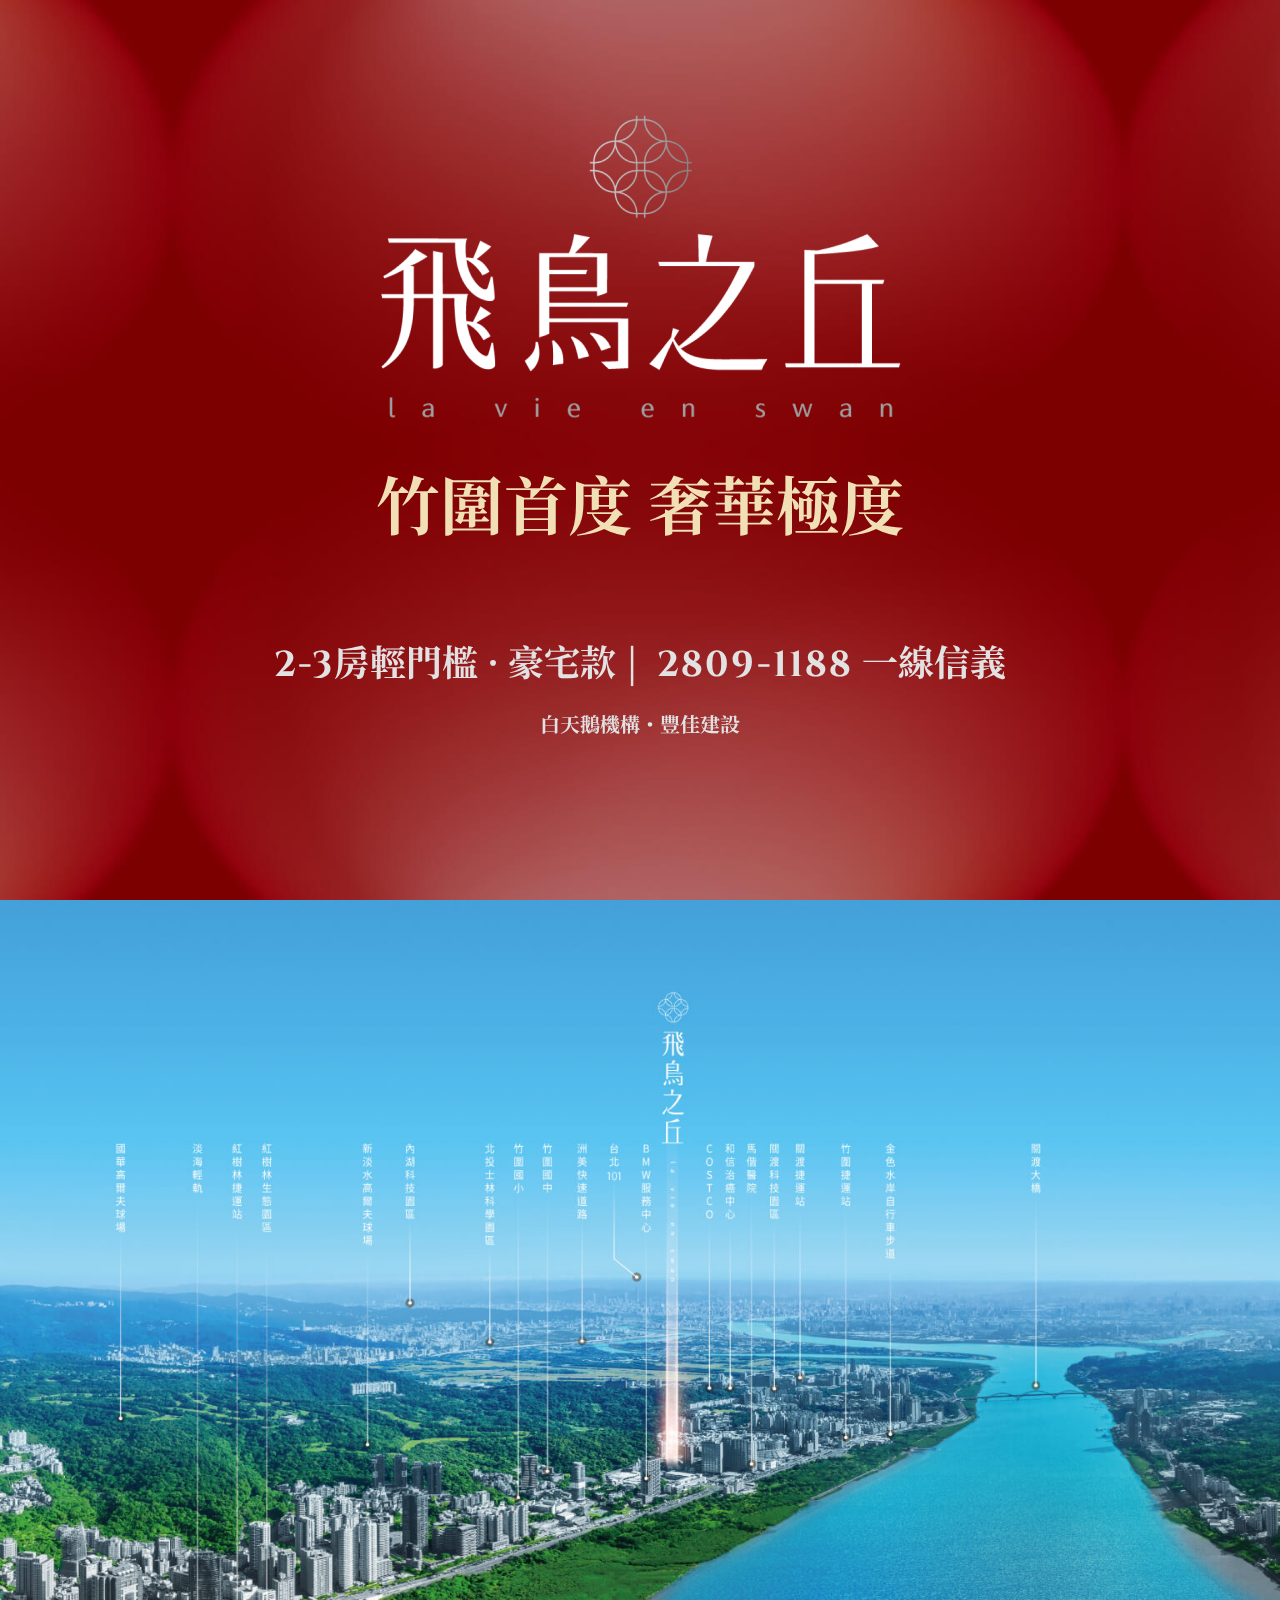
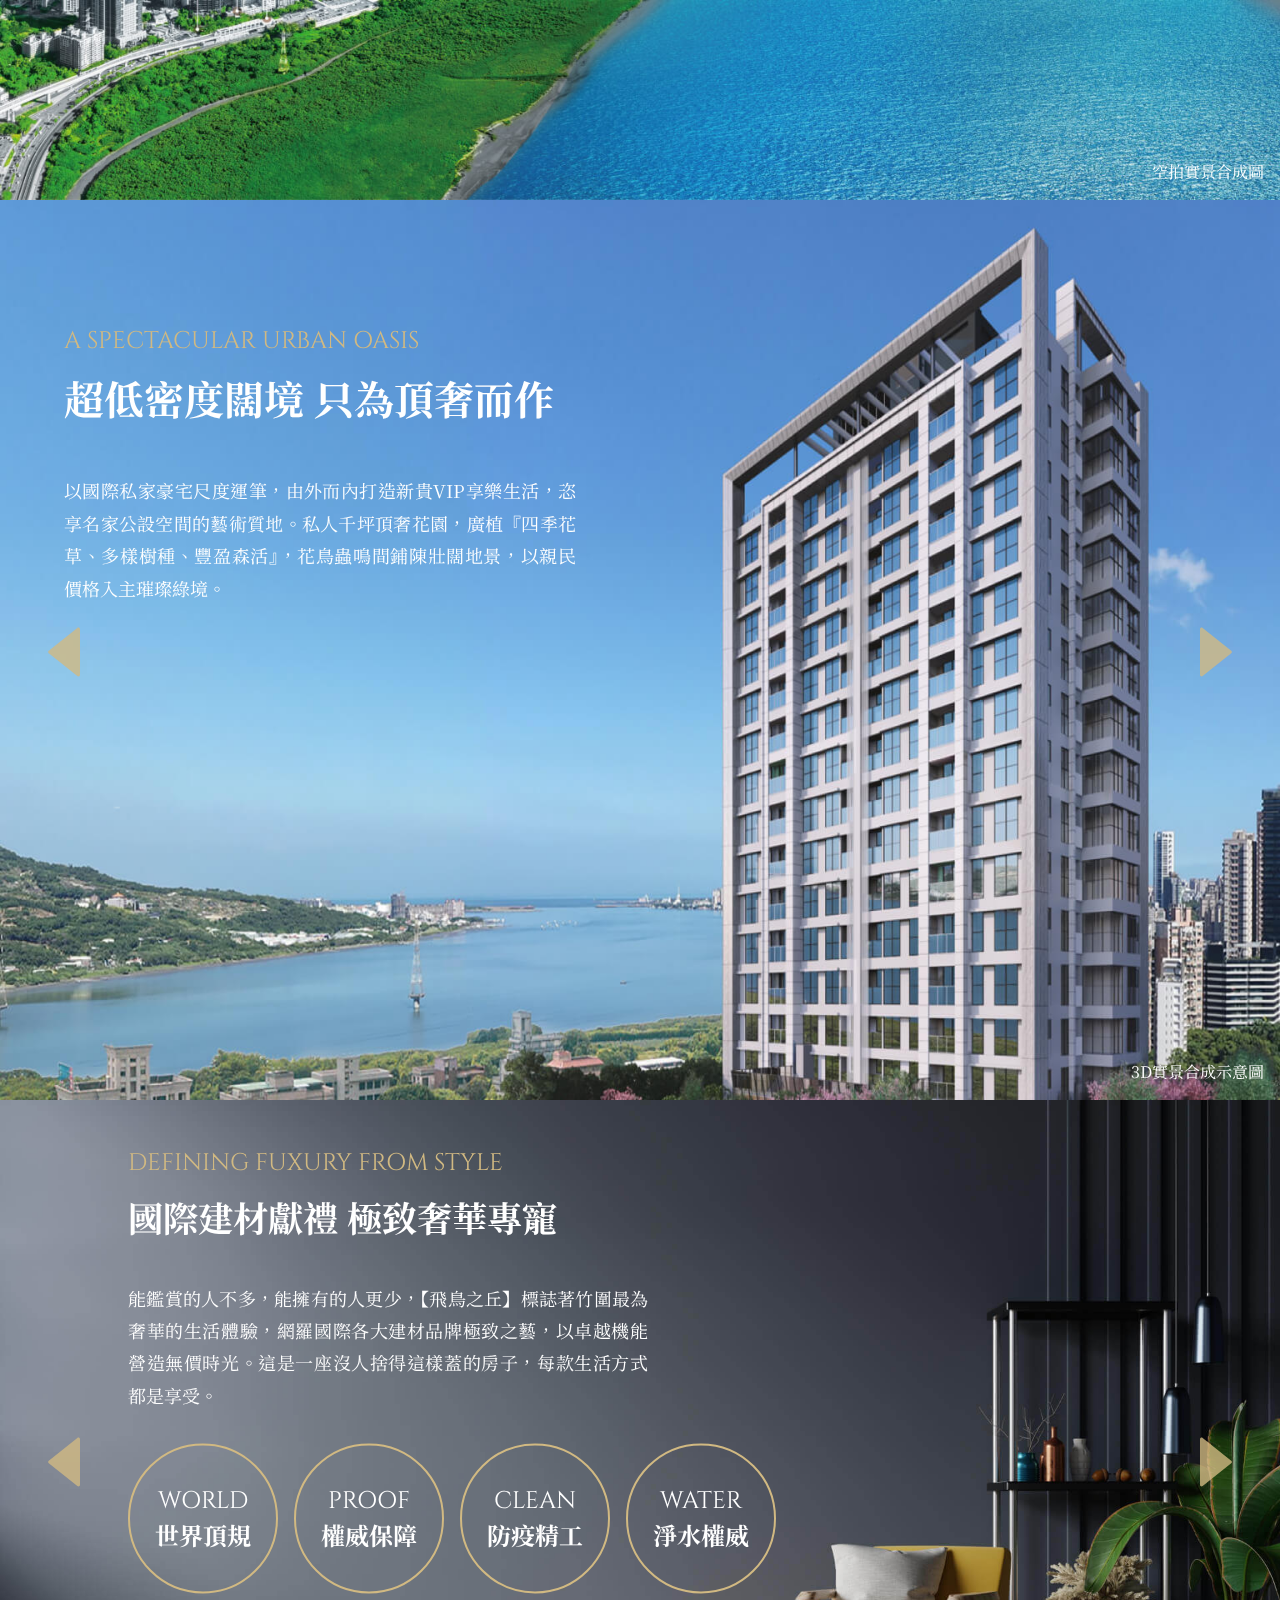
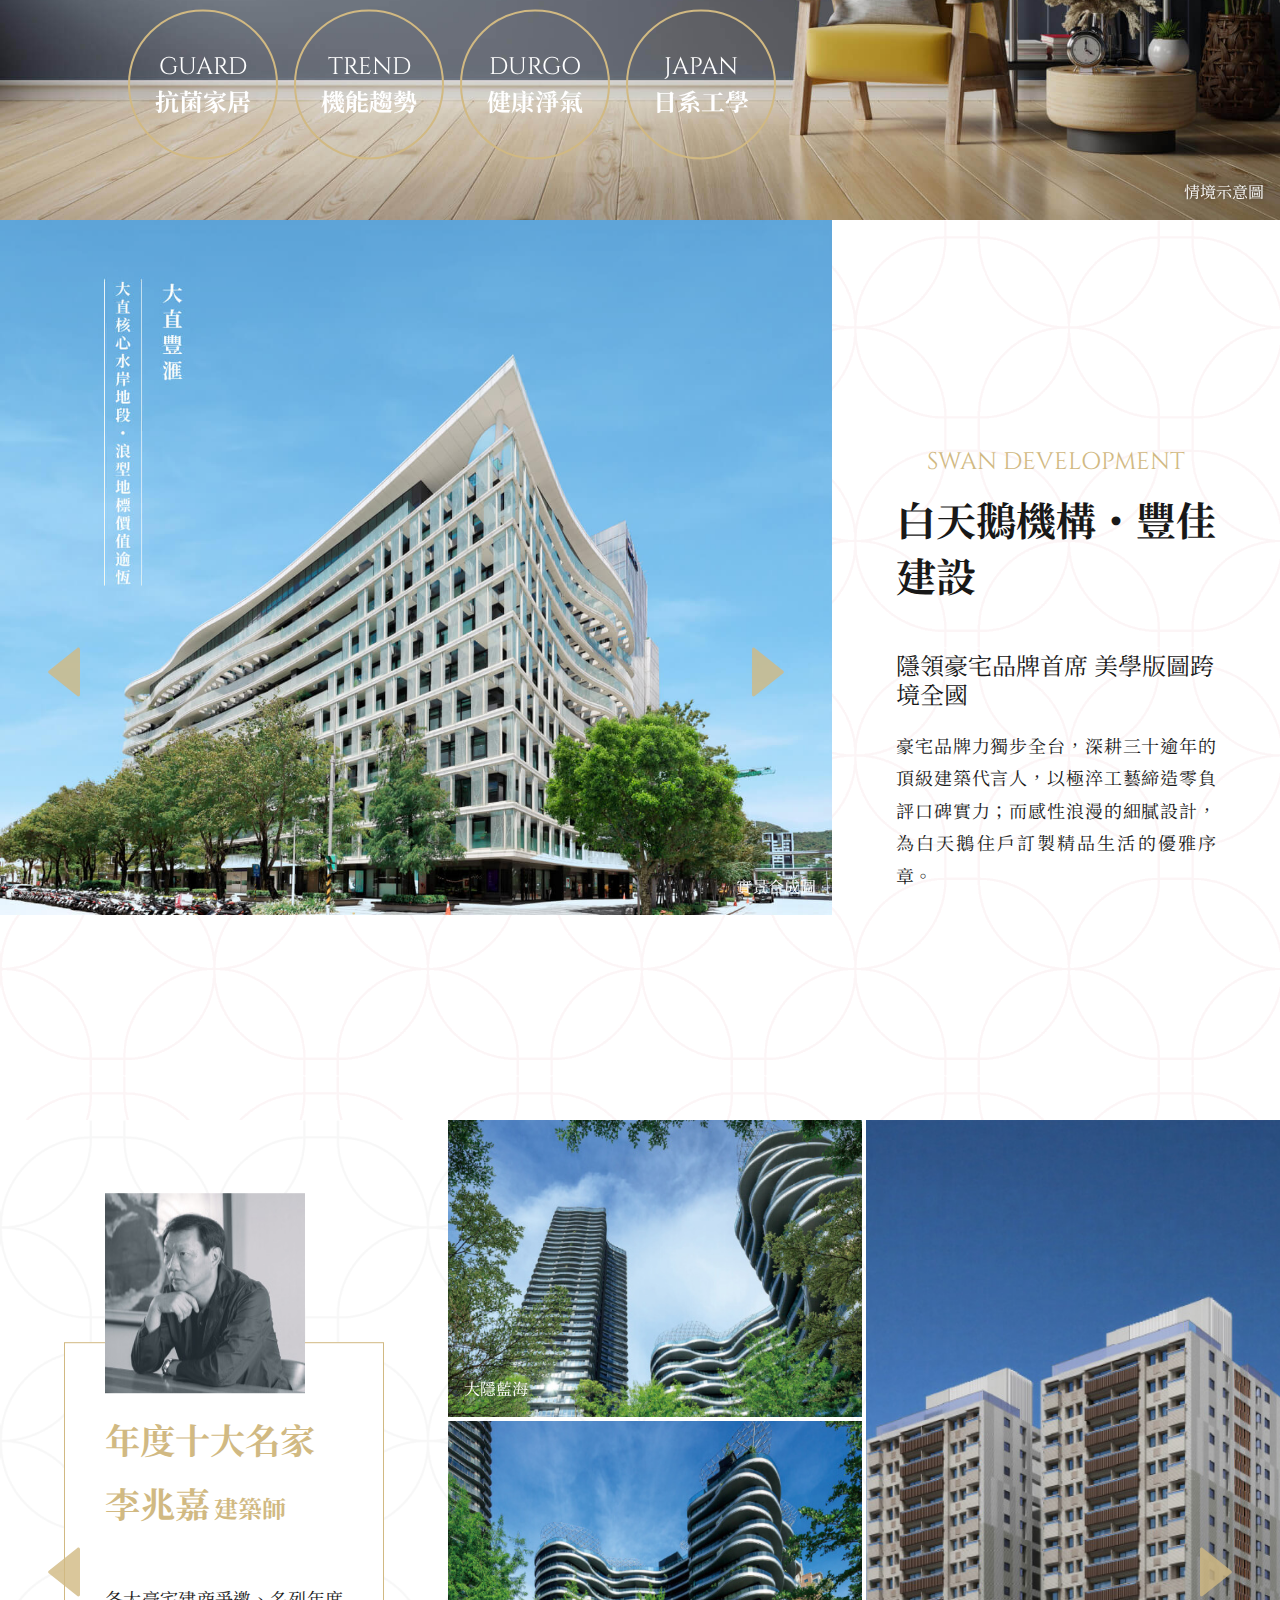
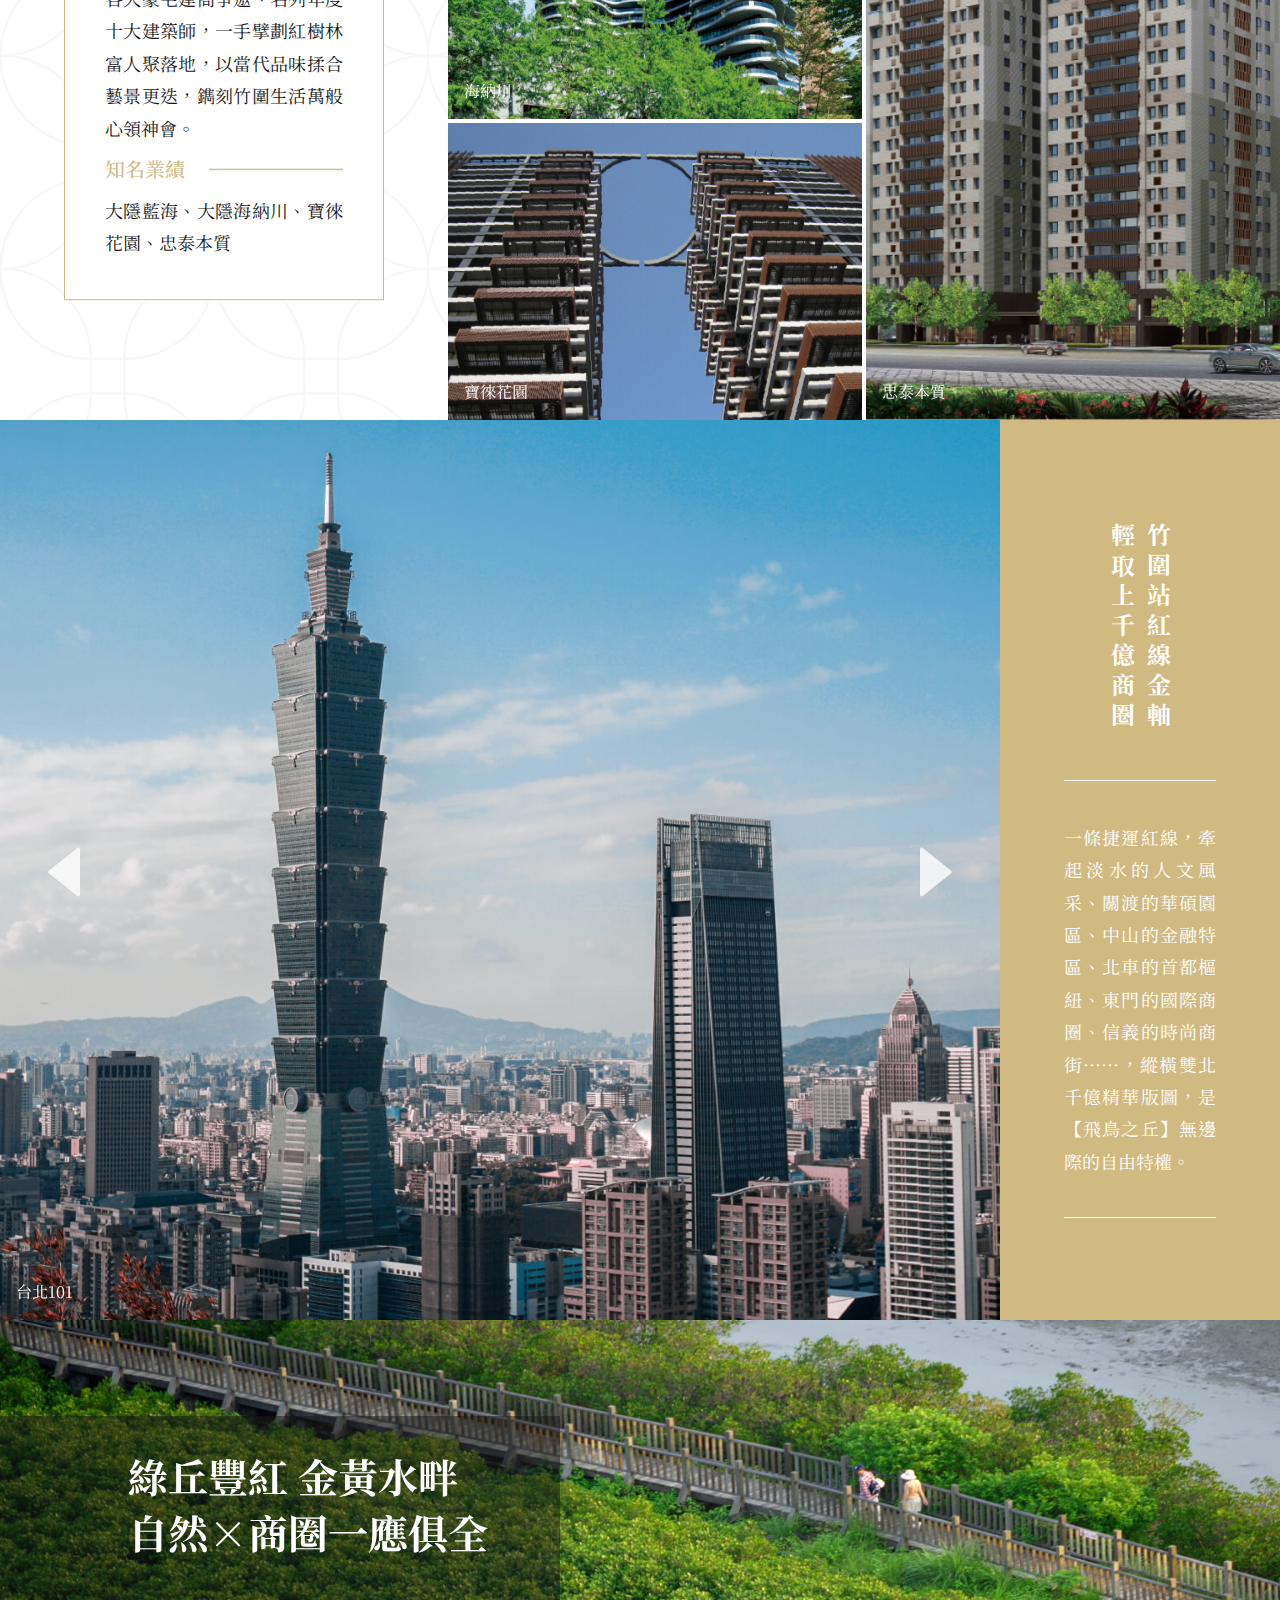
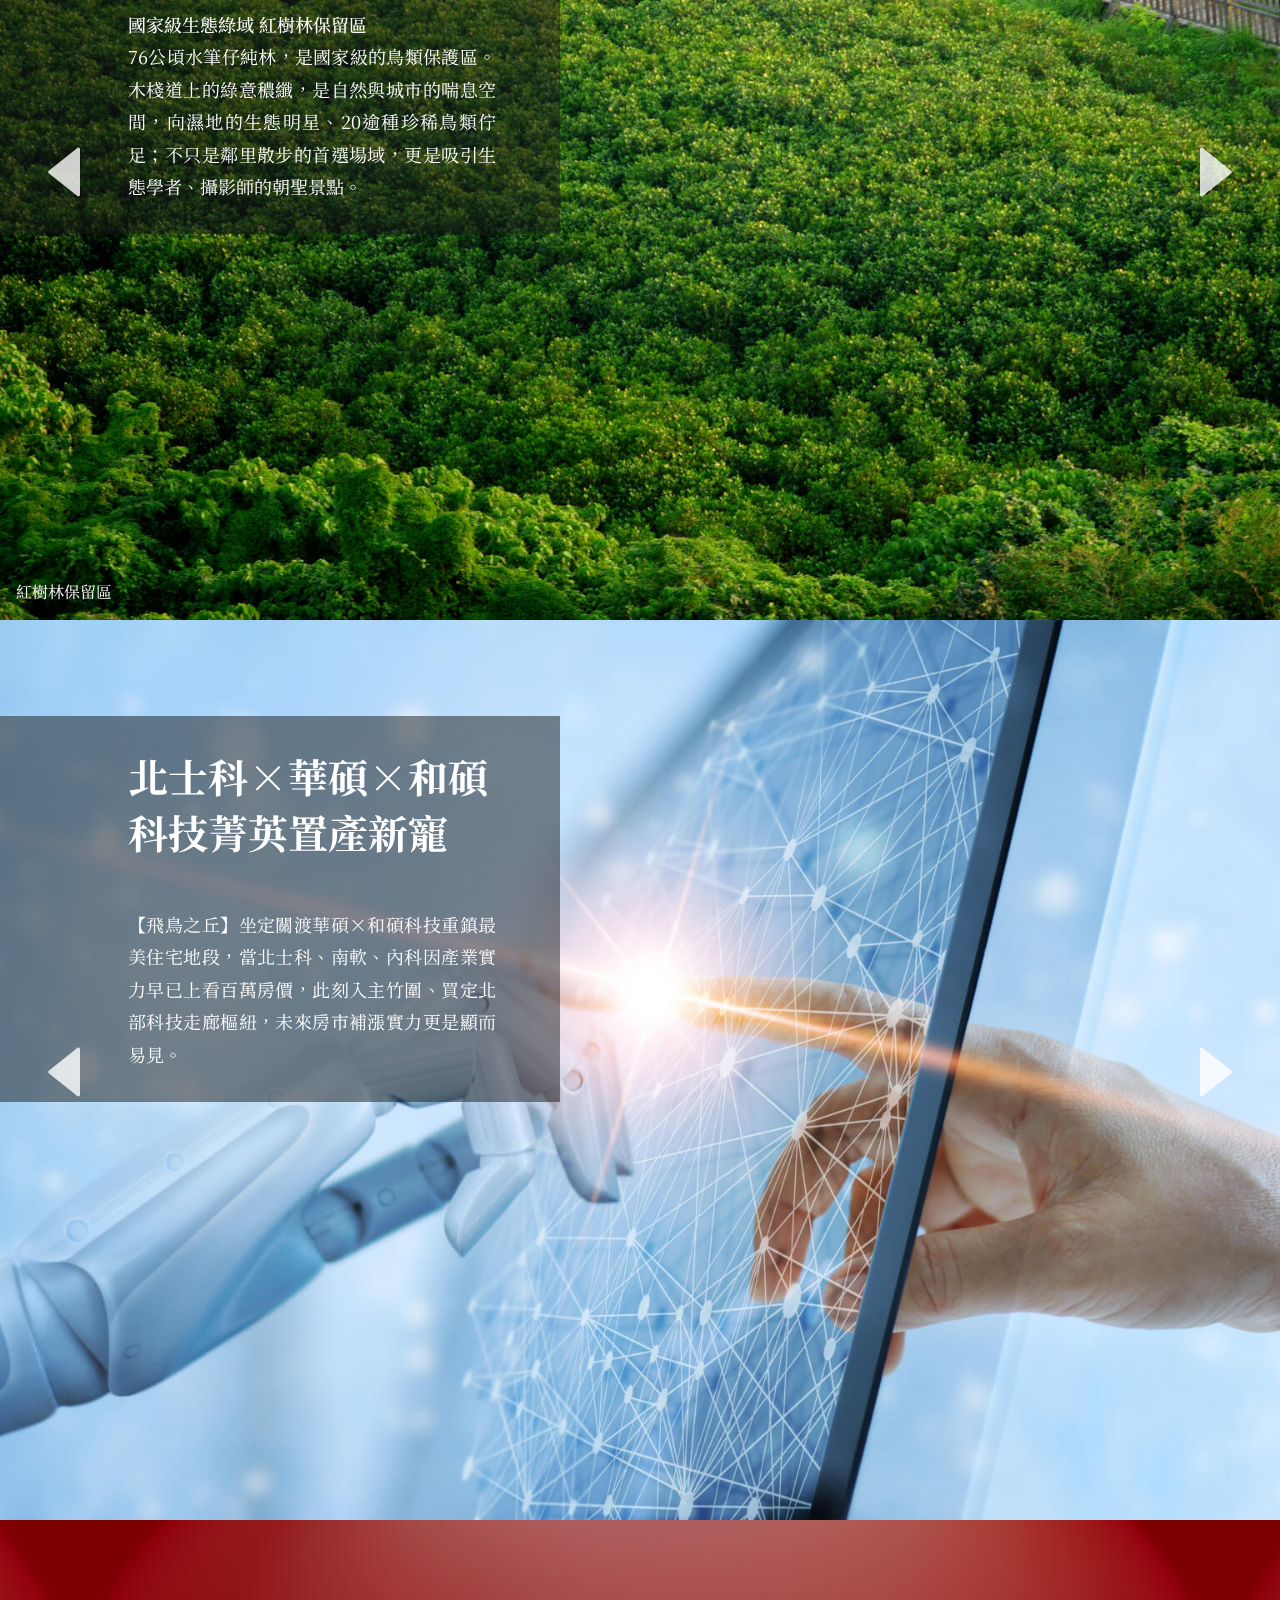
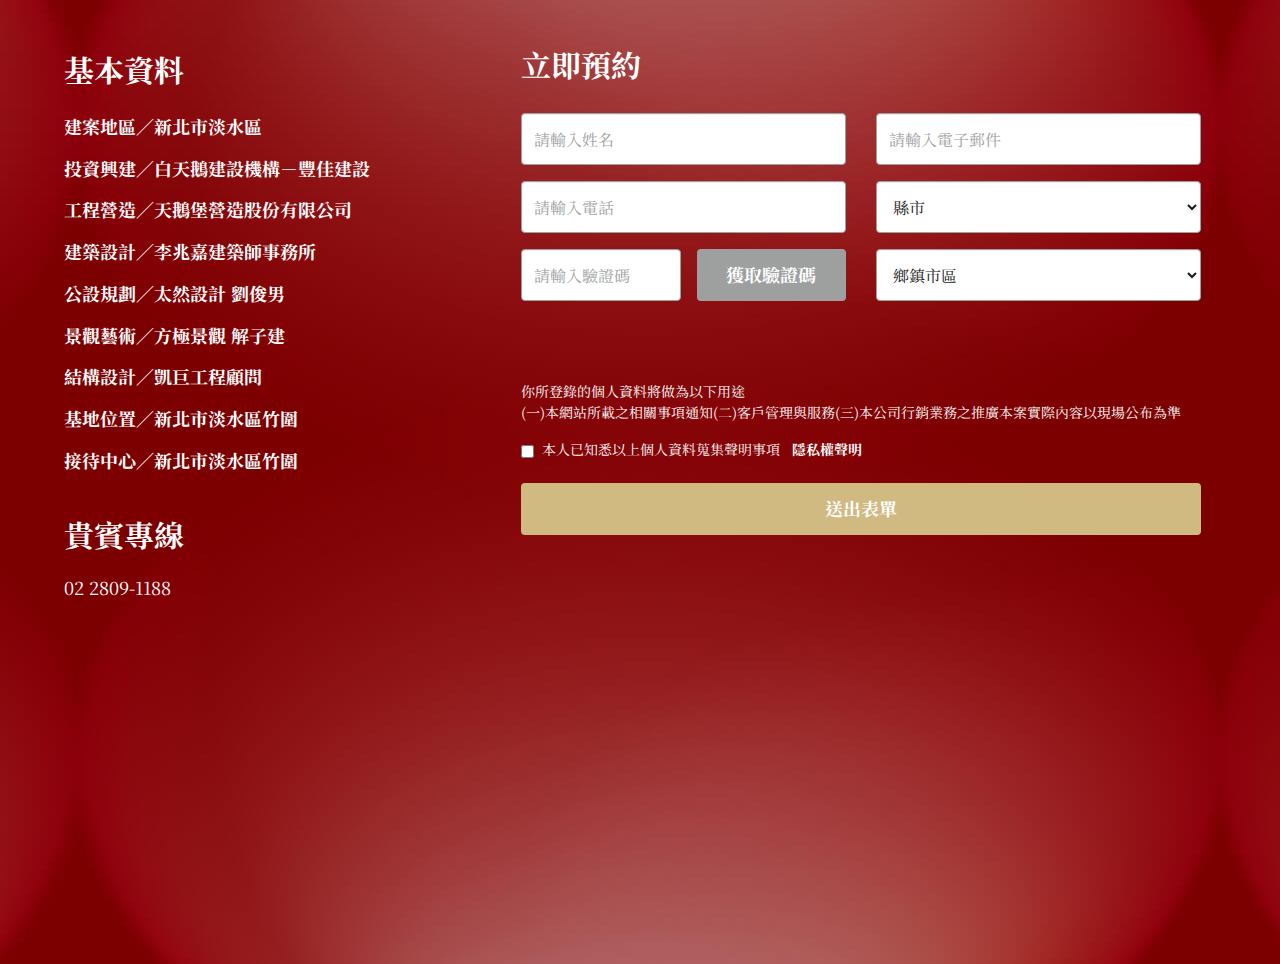
==== index.html @ 2a741c0a "[Fix] 需求調整" ====
<!DOCTYPE html PUBLIC "-//W3C//DTD HTML 4.01//EN" "http://www.w3.org/TR/html4/strict.dtd">
<html lang="zh-Hant-TW">

<head>
  <title>飛鳥之丘</title>
  <meta charset="UTF-8">
  <meta name="viewport" content="width=device-width, initial-scale=1, shrink-to-fit=no">
  <meta name="format-detection" content="telephone=no">
  <meta name="description" content="">
  <meta property="og:title" content="" />
  <meta property="og:description" content="" />
  <meta property="og:url" content="" />
  <meta property="og:image" content="https://vivian820225.github.io/lavieenswan/images/og.jpg" />
  <meta property="og:type" content="website" />
  <meta property="og:site_name" content="" />

  <link rel="stylesheet" type="text/css" href="css/reset.css" media="all" />
  <link rel="stylesheet" href="thanku/vendor/bootstrap/css/bootstrap.min.css">
  <link rel="stylesheet" href="https://unpkg.com/swiper@8/swiper-bundle.min.css" />
  <link href="https://unpkg.com/aos@2.3.1/dist/aos.css" rel="stylesheet">
  <link rel="stylesheet" type="text/css" href="css/main.min.css" media="all" />
</head>

<body style="cursor: auto;">
  <!-- 主視覺 -->
  <section class="section s0">
    <picture class="img-bg">
      <source srcset="images/s0/bg.jpg" media="(min-width: 821px) and (orientation: landscape)">
      <source srcset="images/s0/bg-m.jpg" media="(max-width: 820px) and (orientation: portrait)">
      <img src="images/s0/bg.jpg" alt="background">
    </picture>
    <div class="content">
      <img src="images/s0/logo.png" alt="飛鳥之丘" class="logo" data-aos="fade-down" data-aos-duration="2000">
      <h1 class="title large gradient" data-aos="fade-down" data-aos-duration="2000" data-aos-offset="-500">竹圍首度 奢華極度</h1>
      <h2 class="title middle" data-aos="fade-up" data-aos-duration="2000" data-aos-offset="-500">
        <span class="font-en">2-3</span>房輕門檻 · 豪宅款<span class="d-none d-md-inline divider"> | </span><br class="d-md-none" />
        <span class="font-en">2809-1188</span> 一線信義
      </h2>
      <h3 class="title small" data-aos="fade-up" data-aos-duration="2000" data-aos-offset="-500">白天鵝機構・豐佳建設</h3>
    </div>
  </section>
  <!-- 空拍 -->
  <section class="section s1 relative">
    <div class="dragscroll horizontal-scroll-container">
      <img class="scroll-img" src="images/s1/img.jpg" data-width="1920" data-height="1080" alt="空拍">
    </div>
    <span class="img-tag right">空拍實景合成圖</span>
    <div class="toast">可以左右滾動</div>
    <div class="content">
      <h3 class="title-en" data-aos="fade-right" data-aos-duration="2000" data-aos-anchor-placement="bottom-bottom">WITH NATURE AND PROSPEROUS</h3>
      <h2 class="title white" data-aos="fade-right" data-aos-duration="2000" data-aos-anchor-placement="bottom-bottom">千坪核心綠境 竹圍紅線金軸</h2>
    </div>
  </section>
  <!-- 透視 -->
  <section class="section s2 relative">
    <div id="swiper-s2" class="swiper">
      <div class="swiper-wrapper">
        <div class="swiper-slide">
          <div class="relative">
            <picture class="img-bg">
              <source srcset="images/s2/img-1.jpg" media="(min-width: 821px) and (orientation: landscape)">
              <source srcset="images/s2/img-1-m.jpg" media="(max-width: 820px) and (orientation: portrait)">
              <img src="images/s2/img-1.jpg" alt="透視">
            </picture>
            <span class="img-tag right">3D實景合成示意圖</span>
          </div>
          <div class="content">
            <h3 class="title-en"">A SPECTACULAR URBAN OASIS</h3>
            <h2 class="title"">超低密度闊境 只為頂奢而作</h2>
            <p class="para">
              以國際私家豪宅尺度運筆，由外而內打造新貴VIP享樂生活，恣享名家公設空間的藝術質地。私人千坪頂奢花園，廣植『四季花草、多樣樹種、豐盈森活』，花鳥蟲鳴間鋪陳壯闊地景，以親民價格入主璀璨綠境。
            </p>
          </div>
        </div>
        <div class="swiper-slide">
          <div class="relative">
            <picture class="img-bg">
              <source srcset="images/s2/img-2.jpg" media="(min-width: 821px) and (orientation: landscape)">
              <source srcset="images/s2/img-2-m.jpg" media="(max-width: 820px) and (orientation: portrait)">
              <img src="images/s2/img-2.jpg" alt="透視">
            </picture>
            <span class="img-tag right">3D示意圖</span>
          </div>
          <div class="content">
            <h3 class="title-en"">A PERFECT PLACE TO RETREAT</h3>
            <h2 class="title"">木石質潤逸境 美學寬然落款</h2>
            <p class="para">
              【飛鳥之丘】自成一方世界，猶如步入國際名人度假酒店安縵Aman之中，柔和光線、自然材質與舒緩色調爾雅相映，浪漫庭苑綠景依偎近旁，多功能吧檯串連朗闊空間，慢品難得返璞歸真心境。
            </p>
          </div>
        </div>
        <div class="swiper-slide">
          <div class="relative">
            <picture class="img-bg">
              <source srcset="images/s2/img-3.jpg" media="(min-width: 821px) and (orientation: landscape)">
              <source srcset="images/s2/img-3-m.jpg" media="(max-width: 820px) and (orientation: portrait)">
              <img src="images/s2/img-3.jpg" alt="透視">
            </picture>
            <span class="img-tag right black">3D示意圖</span>
          </div>
          <div class="content">
            <h3 class="title-en"">A PERFECT PLACE TO RETREAT
            </h3>
            <h2 class="title"">木石質潤逸境 美學寬然落款</h2>
            <p class="para">
              【飛鳥之丘】自成一方世界，猶如步入國際名人度假酒店安縵Aman之中，柔和光線、自然材質與舒緩色調爾雅相映，浪漫庭苑綠景依偎近旁，多功能吧檯串連朗闊空間，慢品難得返璞歸真心境。
            </p>
          </div>
        </div>
      </div>
      <div class="swiper-button-prev">
        <svg width="39" height="60" viewBox="0 0 39 60" fill="none" xmlns="http://www.w3.org/2000/svg">
          <path opacity="0.8"
            d="M0.952178 28.4383C-0.0486383 29.2389 -0.0486385 30.7611 0.952174 31.5617L35.7506 59.4005C37.0601 60.4481 39 59.5158 39 57.8387L39 30L39 2.16125C39 0.484238 37.0601 -0.448109 35.7506 0.59951L0.952178 28.4383Z" />
        </svg>
      </div>
      <div class="swiper-button-next">
        <svg width="39" height="60" viewBox="0 0 39 60" fill="none" xmlns="http://www.w3.org/2000/svg">
          <path opacity="0.8"
            d="M38.0478 31.5617C39.0486 30.7611 39.0486 29.2389 38.0478 28.4383L3.24939 0.599514C1.93987 -0.448107 0 0.484238 0 2.16125V30V57.8388C0 59.5158 1.93986 60.4481 3.24939 59.4005L38.0478 31.5617Z" />
        </svg>
      </div>
    </div>
  </section>
  <!-- 建材 -->
  <section class="section s3 pattern-g">
    <div id="swiper-s3" class="swiper">
      <div class="swiper-wrapper">
        <div class="swiper-slide">
          <div class="relative">
            <picture class="img-bg">
              <source srcset="images/s3/img-1.jpg" media="(min-width: 821px) and (orientation: landscape)">
              <source srcset="images/s3/img-1-m.jpg" media="(max-width: 820px) and (orientation: portrait)">
              <img src="images/s3/img-1.jpg" alt="國際建材獻禮 極致奢華專寵">
            </picture>
            <span class="img-tag right shadow">情境示意圖</span>
          </div>
          <div class="content left">
            <h3 class="title-en">DEFINING FUXURY FROM STYLE</h3>
            <h2 class="title">國際建材獻禮 極致奢華專寵</h2>
            <p class="para">
              能鑑賞的人不多，能擁有的人更少，【飛鳥之丘】標誌著竹圍最為奢華的生活體驗，網羅國際各大建材品牌極致之藝，以卓越機能營造無價時光。這是一座沒人捨得這樣蓋的房子，每款生活方式都是享受。
            </p>
            <ul class="circle-group">
              <li class="circle-item">
                <span class="font-en">WORLD</span>
                <span>世界頂規</span>
              </li>
              <li class="circle-item">
                <span class="font-en">PROOF</span>
                <span>權威保障</span>
              </li>
              <li class="circle-item">
                <span class="font-en">CLEAN</span>
                <span>防疫精工</span>
              </li>
              <li class="circle-item">
                <span class="font-en">WATER</span>
                <span>淨水權威</span>
              </li>
              <li class="circle-item">
                <span class="font-en">GUARD</span>
                <span>抗菌家居</span>
              </li>
              <li class="circle-item">
                <span class="font-en">TREND</span>
                <span>機能趨勢</span>
              </li>
              <li class="circle-item">
                <span class="font-en">DURGO</span>
                <span>健康淨氣</span>
              </li>
              <li class="circle-item">
                <span class="font-en">JAPAN</span>
                <span>日系工學</span>
              </li>
            </ul>
          </div>
        </div>
        <div class="swiper-slide">
          <div class="relative">
            <picture class="img-bg">
              <source srcset="images/s3/img-2.jpg" media="(min-width: 821px) and (orientation: landscape)">
              <source srcset="images/s3/img-2-m.jpg" media="(max-width: 820px) and (orientation: portrait)">
              <img src="images/s3/img-2.jpg" alt="世界頂規">
            </picture>
            <span class="img-tag right shadow">情境示意圖</span>
          </div>
          <div class="content right">
            <span class="subtitle border gold">世界頂規</span>
            <h2 class="title">世界重磅量級建材<br />在竹圍 與北市豪宅同級尊榮</h2>
            <hr class="deco-line-gold">
            <picture class="img-brand">
              <source srcset="images/s3/brands.svg" media="(min-width: 821px) and (orientation: landscape)">
              <source srcset="images/s3/brands-m.svg" media="(max-width: 820px) and (orientation: portrait)">
              <img class="img-background" src="images/s3/brands.svg" alt="世界重磅量級建材 在竹圍 與北市豪宅同級尊榮">
            </picture>
          </div>
        </div>
        <div class="swiper-slide">
          <div class="relative">
            <picture class="img-bg">
              <source srcset="images/s3/img-3.jpg" media="(min-width: 821px) and (orientation: landscape)">
              <source srcset="images/s3/img-3-m.jpg" media="(max-width: 820px) and (orientation: portrait)">
              <img src="images/s3/img-3.jpg" alt="權威保障">
            </picture>
            <span class="img-tag right shadow">情境示意圖</span>
          </div>
          <div class="content left">
            <span class="subtitle border gold">權威保障</span>
            <h2 class="title">
              <span class="d-flex d-md-left">
                <img class="img-flag" src="images/s3/sweden.svg" alt="瑞典">瑞士SGS認證全面公設檢驗
              </span>
            </h2>
            <p class="para">
              巨資邀請瑞士SGS進行建築裝修、機電品質查證，提供「保障客戶權益・滿足舒適需求・測試功能運轉・確保安全無虞」4大保障
            </p>
            <hr class="deco-line">
            <h2 class="title">5年防水保固 4道嚴謹工序</h2>
            <p class="para">
              從「外牆」、「屋頂」、「窗框」、「浴室」4大住宅日常滲水關鍵，嚴格遵循防水施工程序，為竹圍首獻最高品質代表作
            </p>
          </div>
        </div>
        <div class="swiper-slide">
          <div class="relative">
            <picture class="img-bg">
              <source srcset="images/s3/img-4.jpg" media="(min-width: 821px) and (orientation: landscape)">
              <source srcset="images/s3/img-4-m.jpg" media="(max-width: 820px) and (orientation: portrait)">
              <img src="images/s3/img-4.jpg" alt="防疫精工">
            </picture>
            <span class="img-tag right shadow">情境示意圖</span>
          </div>
          <div class="content left">
            <span class="subtitle border gold">防疫精工</span>
            <h2 class="title">
              <span class="d-flex d-md-left">
                <img class="img-flag jp" src="images/s3/japan.svg" alt="日本">SHARP醫療級空氣清淨機
              </span>
            </h2>
            <p class="para">
              全球各大名宅御用，榮獲瑞士SGS國際專業認證，自動除菌離子技術 Plasmacluster國際專利，藉由正負離子放電，根除細菌淨化還原
            </p>
            <hr class="deco-line">
            <h2 class="title">
              <span class="d-flex d-md-left">
                <img class="img-flag jp" src="images/s3/japan.svg" alt="日本">HITACHI 日立永大電梯
              </span>
            </h2>
            <p class="para">
              日立永大承襲日系精工血統，為台灣量身訂造，更獲得宏盛帝寶、冠德信義、國泰置地廣場等指標豪宅、摩天大樓指名選用
            </p>
          </div>
        </div>
        <div class="swiper-slide">
          <div class="relative">
            <picture class="img-bg">
              <source srcset="images/s3/img-5.jpg" media="(min-width: 821px) and (orientation: landscape)">
              <source srcset="images/s3/img-5-m.jpg" media="(max-width: 820px) and (orientation: portrait)">
              <img src="images/s3/img-5.jpg" alt="淨水權威">
            </picture>
            <span class="img-tag right shadow">情境示意圖</span>
          </div>
          <div class="content right">
            <span class="subtitle border gold">淨水權威</span>
            <h2 class="title">
              <span class="d-flex d-md-left">
                <img class="img-flag" src="images/s3/us.svg" alt="美國">
                3M美國生醫級淨水器&濾芯
              </span>
            </h2>
            <p class="para">
              超過80年專業過濾純化系統，經過美國NSF42/53認證、國際衛生及口感品質認證，加上「HF40除菌級超高流量淨水系統」，洗滌飲水雙用情境示意圖合一，提供全家生醫等級淨水保障。
            </p>
          </div>
        </div>
        <div class="swiper-slide">
          <div class="relative">
            <picture class="img-bg">
              <source srcset="images/s3/img-6.jpg" media="(min-width: 821px) and (orientation: landscape)">
              <source srcset="images/s3/img-6-m.jpg" media="(max-width: 820px) and (orientation: portrait)">
              <img src="images/s3/img-6.jpg" alt="抗菌家居">
            </picture>
            <span class="img-tag right shadow">情境示意圖</span>
          </div>
          <div class="content left">
            <span class="subtitle border gold">抗菌家居</span>
            <h2 class="title">Ag+銀立淨 抗菌乳膠漆</h2>
            <p class="para">
              經美國FDA認證、台灣綠建築標章肯定，無甲醛成分，以天然銀離子抗情境示意圖 菌配方，搭配硅藻土防黴抗潮，持久抗敏。
            </p>
          </div>
        </div>
        <div class="swiper-slide">
          <div class="relative">
            <picture class="img-bg">
              <source srcset="images/s3/img-7.jpg" media="(min-width: 821px) and (orientation: landscape)">
              <source srcset="images/s3/img-7-m.jpg" media="(max-width: 820px) and (orientation: portrait)">
              <img src="images/s3/img-7.jpg" alt="機能趨勢">
            </picture>
            <span class="img-tag right shadow">情境示意圖</span>
          </div>
          <div class="content right">
            <span class="subtitle border gold">機能趨勢</span>
            <h2 class="title">電動車線槽預留</h2>
            <p class="para">
              全球電動車時代來臨，迎接綠能減碳生活，增設EMS系統為您完善規劃情境示意圖 未來願景，享受居家充電的便利日常。
            </p>
          </div>
        </div>
        <div class="swiper-slide">
          <div class="relative">
            <picture class="img-bg">
              <source srcset="images/s3/img-8.jpg" media="(min-width: 821px) and (orientation: landscape)">
              <source srcset="images/s3/img-8-m.jpg" media="(max-width: 820px) and (orientation: portrait)">
              <img src="images/s3/img-8.jpg" alt="瑞典國寶吸氣閥">
            </picture>
            <span class="img-tag right shadow">情境示意圖</span>
          </div>
          <div class="content center background">
            <div class="d-flex">
              <img class="img-flag" src="images/s3/sweden.svg" alt="瑞典">
              <span class="title grey">瑞典國寶吸氣閥</span>
            </div>
            <div class="d-flex">
              <picture>
                <source srcset="images/s3/durgo-w.png" media="(min-width: 821px) and (orientation: landscape)">
                <source srcset="images/s3/durgo.png" media="(max-width: 820px) and (orientation: portrait)">
                <img class="img-durgo" src="images/s3/durgo-w.png" alt="DURGO">
              </picture>
              <div class="relative">
                <h2 class="title white">科技防疫 科技養生</h2>
                <h3 class="title-en white">The Trusted Link since 1921</h3>
              </div>
            </div>
            <p class="para">
              瑞典國寶級品牌，承襲諾貝爾奬創辦人家族原創發明，獲歐盟EN12056、日本HASS雙認證，可維護排水系統性能、保護水封，防止水管內氣味溢出，確保家戶防疫抗菌。
              <br/>
              <br/>
              知名業績｜北京鳥巢體育館、丹麥哥本哈根劇院
            </p>
            <img class="d-md-none" src="images/s3/pump.png" alt="瑞典國寶吸氣閥">
          </div>
        </div>
        <div class="swiper-slide">
          <div class="relative">
            <picture class="img-bg">
              <source srcset="images/s3/img-9.jpg" media="(min-width: 821px) and (orientation: landscape)">
              <source srcset="images/s3/img-9-m.jpg" media="(max-width: 820px) and (orientation: portrait)">
              <img src="images/s3/img-9.jpg" alt="節能膠合玻璃">
            </picture>
            <span class="img-tag right shadow">情境示意圖</span>
          </div>
          <div class="content left">
            <span class="subtitle border gold">日系工學</span>
            <h2 class="title">
              <span class="d-flex d-md-left">
                <img class="img-flag jp" src="images/s3/japan.svg" alt="日本">YKK日本第一氣密窗
              </span>
              <span class="d-flex d-md-left">
                <img class="img-flag" src="images/s3/YKK.png" alt="YKK">
                6+6節能膠合玻璃
              </span>
            </h2>
            <p class="para">
              日本YKK AP以領先業界指標的絕佳氣密性，水密性超越CNS、日本JS工業標準規格，等壓結構確保水密，有效防豪雨滲入、隔絕噪音，締造極致日系靜謐生活哲學。
            </p>
            <ul class="para list">
              <li>水密性達1500Pa</li>
              <li>經3600Pa風壓測試</li>
              <li>氣密性 CNS 2m3/hr-m2級</li>
              <li>隔音性達30dB</li>
            </ul>
          </div>
        </div>
      </div>
      <div class="swiper-button-prev">
        <svg width="39" height="60" viewBox="0 0 39 60" fill="none" xmlns="http://www.w3.org/2000/svg">
          <path opacity="0.8"
            d="M0.952178 28.4383C-0.0486383 29.2389 -0.0486385 30.7611 0.952174 31.5617L35.7506 59.4005C37.0601 60.4481 39 59.5158 39 57.8387L39 30L39 2.16125C39 0.484238 37.0601 -0.448109 35.7506 0.59951L0.952178 28.4383Z"
          />
        </svg>
      </div>
      <div class="swiper-button-next">
        <svg width="39" height="60" viewBox="0 0 39 60" fill="none" xmlns="http://www.w3.org/2000/svg">
          <path opacity="0.8"
            d="M38.0478 31.5617C39.0486 30.7611 39.0486 29.2389 38.0478 28.4383L3.24939 0.599514C1.93987 -0.448107 0 0.484238 0 2.16125V30V57.8388C0 59.5158 1.93986 60.4481 3.24939 59.4005L38.0478 31.5617Z"
          />
        </svg>
      </div>
    </div>
  </section>
  <!-- 建設 -->
  <section class="section s4 pattern-r">
    <div id="swiper-s4" class="swiper">
      <div class="swiper-wrapper">
        <div class="swiper-slide">
          <div class="relative">
            <img src="images/s4/img-1.jpg" alt="大豐直匯">
            <span class="img-tag right">實景合成圖</span>
          </div>
        </div>
        <div class="swiper-slide">
          <div class="relative">
            <img src="images/s4/img-2.jpg" alt="豐盈海">
            <span class="img-tag right">實景合成圖</span>
          </div>
        </div>
        <div class="swiper-slide">
          <div class="relative">
            <img src="images/s4/img-3.jpg" alt="璽悅">
            <span class="img-tag right">實景合成圖</span>
          </div>
        </div>
        <div class="swiper-slide">
          <div class="relative">
            <img src="images/s4/img-4.jpg" alt="日台共鑄台南鉅作">
            <span class="img-tag right">3D透視示意圖</span>
          </div>
        </div>
      </div>
      <div class="swiper-button-prev">
        <svg width="39" height="60" viewBox="0 0 39 60" fill="none" xmlns="http://www.w3.org/2000/svg">
          <path opacity="0.8"
            d="M0.952178 28.4383C-0.0486383 29.2389 -0.0486385 30.7611 0.952174 31.5617L35.7506 59.4005C37.0601 60.4481 39 59.5158 39 57.8387L39 30L39 2.16125C39 0.484238 37.0601 -0.448109 35.7506 0.59951L0.952178 28.4383Z" />
        </svg>
      </div>
      <div class="swiper-button-next">
        <svg width="39" height="60" viewBox="0 0 39 60" fill="none" xmlns="http://www.w3.org/2000/svg">
          <path opacity="0.8"
            d="M38.0478 31.5617C39.0486 30.7611 39.0486 29.2389 38.0478 28.4383L3.24939 0.599514C1.93987 -0.448107 0 0.484238 0 2.16125V30V57.8388C0 59.5158 1.93986 60.4481 3.24939 59.4005L38.0478 31.5617Z" />
        </svg>
      </div>
    </div>
    <div class="content">
      <h3 class="title-en">SWAN DEVELOPMENT</h3>
      <h2 class="title">白天鵝機構・豐佳建設</h2>
      <h4 class="subtitle">隱領豪宅品牌首席 美學版圖跨境全國</h4>
      <p class="para">
        豪宅品牌力獨步全台，深耕三十逾年的頂級建築代言人，以極淬工藝締造零負評口碑實力；而感性浪漫的細膩設計，為白天鵝住戶訂製精品生活的優雅序章。
      </p>
    </div>
  </section>
  <!-- 團隊 -->
  <section class="section s5 pattern-g">
    <div id="swiper-s5" class="swiper">
      <div class="swiper-wrapper">
        <div class="swiper-slide">
          <div class="content">
            <div class="content-wrapper">
              <img src="images/s5/avatar-1.jpg" alt="李兆嘉" class="avatar">
              <div class="relative">
                <h3 class="title">
                  年度十大名家<br/>
                  李兆嘉<span>建築師</span>
                </h3>
                <p class="para d-none d-md-block">
                  各大豪宅建商爭邀、名列年度十大建築師，一手擘劃紅樹林富人聚落地，以當代品味揉合藝景更迭，鐫刻竹圍生活萬般心領神會。
                </p>
                <div class="works">
                  <h4 class="works-title">
                    知名業績
                    <hr class="deco-line-gold">
                  </h4>
                  <p class="para">大隱藍海、大隱海納川、寶徠花園、忠泰本質</p>
                </div>
              </div>
            </div>
            <p class="para d-md-none">
              各大豪宅建商爭邀、名列年度十大建築師，一手擘劃紅樹林富人聚落地，以當代品味揉合藝景更迭，鐫刻竹圍生活萬般心領神會。
            </p>
          </div>
          <div class="works-img-wrapper d-md-none">
            <img class="works-img" src="images/s5/img-1-m.jpg" alt="大隱藍海">
            <span class="img-tag">大隱藍海</span>
            <i class="border"></i>
          </div>
          <div class="works-grid d1 d-none">
            <div class="relative g1">
              <img src="images/s5/img-1-1.jpg" alt="大隱藍海">
              <span class="img-tag">大隱藍海</span>
            </div>
            <div class="relative g2">
              <img src="images/s5/img-1-2.jpg" alt="海納川">
              <span class="img-tag">海納川</span>
            </div>
            <div class="relative g3">
              <img src="images/s5/img-1-3.jpg" alt="寶徠花園">
              <span class="img-tag">寶徠花園</span>
            </div>
            <div class="relative g4">
              <img src="images/s5/img-1-4.jpg" alt="忠泰本質">
              <span class="img-tag">忠泰本質</span>
            </div>
          </div>
        </div>
        <div class="swiper-slide">
          <div class="content">
            <div class="content-wrapper">
              <img src="images/s5/avatar-2.jpg" alt="劉俊男" class="avatar">
              <div class="relative">
                <h3 class="title">
                  新銳設計美學<br/>
                  劉俊男<span>太然設計</span>
                </h3>
                <p class="para d-none d-md-block">
                  游刃於建築、空間、藝術時尚的跨界設計思維，將飛鳥之丘的歸家美學紋理寫進室內，致敬自由翱翔的氣度，共築精品寓所空間感。
                </p>
                <div class="works">
                  <h4 class="works-title">
                    知名業績
                    <hr class="deco-line-gold">
                  </h4>
                  <p class="para">聯上澐朗、新潤亞昕擎天森林、萬企大業、國美中央新村2</p>
                </div>
              </div>
            </div>
            <p class="para d-md-none">
              游刃於建築、空間、藝術時尚的跨界設計思維，將飛鳥之丘的歸家美學紋理寫進室內，致敬自由翱翔的氣度，共築精品寓所空間感。
            </p>
          </div>
          <div class="works-img-wrapper d-md-none">
            <img class="works-img" src="images/s5/img-2-m.jpg" alt="萬企大業">
            <span class="img-tag">萬企大業</span>
            <i class="border"></i>
          </div>
          <div class="works-grid d2 d-none">
            <div class="relative g1">
              <img src="images/s5/img-2-1.jpg" alt="萬企大業">
              <span class="img-tag">萬企大業</span>
            </div>
            <div class="relative g2">
              <img src="images/s5/img-2-2.jpg" alt="聯上澐朗">
              <span class="img-tag">聯上澐朗</span>
            </div>
            <div class="relative g3">
              <img src="images/s5/img-2-3.jpg" alt="擎天森林">
              <span class="img-tag">擎天森林</span>
            </div>
            <div class="relative g4">
              <img src="images/s5/img-2-4.jpg" alt="中央新村2">
              <span class="img-tag">中央新村2</span>
            </div>
          </div>
        </div>
        <div class="swiper-slide">
          <div class="content">
            <div class="content-wrapper">
              <img src="images/s5/avatar-3.jpg" alt="解子建" class="avatar">
              <div class="relative">
                <h3 class="title">
                  地景藝術巨擘<br/>
                  解子建<span>方極景觀</span>
                </h3>
                <p class="para d-none d-md-block">
                  近三十年美學集成，講究「大方無隅、大音希聲」的設計哲學，深邃引入自然地景，精心共塑四季流轉，營造花鳥循跡的返邸之境。
                </p>
                <div class="works">
                  <h4 class="works-title">
                    知名業績
                    <hr class="deco-line-gold">
                  </h4>
                  <p class="para">大隱豐盈海、柏悅府、台泥DAKE園區、興富發國家首席</p>
                </div>
              </div>
            </div>
            <p class="para d-md-none">
              近三十年美學集成，講究「大方無隅、大音希聲」的設計哲學，深邃引入自然地景，精心共塑四季流轉，營造花鳥循跡的返邸之境。
            </p>
          </div>
          <div class="works-img-wrapper d-md-none">
            <img class="works-img" src="images/s5/img-3-m.jpg" alt="豐盈海">
            <span class="img-tag">豐盈海</span>
            <i class="border"></i>
          </div>
          <div class="works-grid d3 d-none">
            <div class="relative g1">
              <img src="images/s5/img-3-1.jpg" alt="豐盈海">
              <span class="img-tag">豐盈海</span>
            </div>
            <div class="relative g2">
              <img src="images/s5/img-3-2.jpg" alt="柏悅府">
              <span class="img-tag">柏悅府</span>
            </div>
            <div class="relative g3">
              <img src="images/s5/img-3-3.jpg" alt="台泥DAKE園區">
              <span class="img-tag">台泥DAKE園區</span>
            </div>
            <div class="relative g4">
              <img src="images/s5/img-3-4.jpg" alt="國家首席">
              <span class="img-tag">國家首席</span>
            </div>
          </div>
        </div>
        <div class="swiper-slide">
          <div class="content">
            <div class="content-wrapper">
              <img src="images/s5/avatar-4.jpg" alt="凱巨" class="avatar">
              <div class="relative">
                <h3 class="title">
                  首席結構權威<br/>
                  凱巨<span>工程顧問</span>
                </h3>
                <p class="para d-none d-md-block">
                  國際酒店、頂端建商、超高層地標一致指定，三十多年來超過百座實績，嚴苛追求結構完美至臻，為家園立下磐石根基與傳世身段。
                </p>
                <div class="works">
                  <h4 class="works-title">
                    知名業績
                    <hr class="deco-line-gold">
                  </h4>
                  <p class="para">三圓台北之星、聯洋南京復興、華固敦品、長虹天璽</p>
                </div>
              </div>
            </div>
            <p class="para d-md-none">
              國際酒店、頂端建商、超高層地標一致指定，三十多年來超過百座實績，嚴苛追求結構完美至臻，為家園立下磐石根基與傳世身段。
            </p>
          </div>
          <div class="works-img-wrapper d-md-none">
            <img class="works-img" src="images/s5/img-4-m.jpg" alt="台北之星">
            <span class="img-tag">台北之星</span>
            <i class="border"></i>
          </div>
          <div class="works-grid d4 d-none">
            <div class="relative g1">
              <img src="images/s5/img-4-1.jpg" alt="台北之星">
              <span class="img-tag">台北之星</span>
            </div>
            <div class="relative g2">
              <img src="images/s5/img-4-2.jpg" alt="南京復興">
              <span class="img-tag">南京復興</span>
            </div>
            <div class="relative g3">
              <img src="images/s5/img-4-3.jpg" alt="華固敦品">
              <span class="img-tag">華固敦品</span>
            </div>
            <div class="relative g4">
              <img src="images/s5/img-4-4.jpg" alt="長虹天璽">
              <span class="img-tag">長虹天璽</span>
            </div>
          </div>
        </div>
      </div>
      <div class="swiper-button-prev">
        <svg width="39" height="60" viewBox="0 0 39 60" fill="none" xmlns="http://www.w3.org/2000/svg">
          <path opacity="0.8"
            d="M0.952178 28.4383C-0.0486383 29.2389 -0.0486385 30.7611 0.952174 31.5617L35.7506 59.4005C37.0601 60.4481 39 59.5158 39 57.8387L39 30L39 2.16125C39 0.484238 37.0601 -0.448109 35.7506 0.59951L0.952178 28.4383Z" />
        </svg>
      </div>
      <div class="swiper-button-next">
        <svg width="39" height="60" viewBox="0 0 39 60" fill="none" xmlns="http://www.w3.org/2000/svg">
          <path opacity="0.8"
            d="M38.0478 31.5617C39.0486 30.7611 39.0486 29.2389 38.0478 28.4383L3.24939 0.599514C1.93987 -0.448107 0 0.484238 0 2.16125V30V57.8388C0 59.5158 1.93986 60.4481 3.24939 59.4005L38.0478 31.5617Z" />
        </svg>
      </div>
    </div>
  </section>
  <!-- 捷運 -->
  <section class="section s6">
    <div id="swiper-s6" class="swiper">
      <div class="swiper-wrapper">
        <div class="swiper-slide">
          <img src="images/s6/img-1.jpg" alt="台北101">
          <span class="img-tag">台北101</span>
        </div>
        <div class="swiper-slide">
          <img src="images/s6/img-2.jpg" alt="台北車站雙子星">
          <span class="img-tag">台北車站雙子星</span>
        </div>
        <div class="swiper-slide">
          <img src="images/s6/img-3.jpg" alt="大安森林公園">
          <span class="img-tag">大安森林公園</span>
        </div>
        <div class="swiper-slide">
          <img src="images/s6/img-4.jpg" alt="淡水漁人碼頭">
          <span class="img-tag">淡水漁人碼頭</span>
        </div>
        <div class="swiper-slide">
          <img src="images/s6/img-5.jpg" alt="捷運竹圍站">
          <span class="img-tag">捷運竹圍站</span>
        </div>
      </div>
      <div class="swiper-button-prev white">
        <svg width="39" height="60" viewBox="0 0 39 60" fill="none" xmlns="http://www.w3.org/2000/svg">
          <path opacity="0.8"
            d="M0.952178 28.4383C-0.0486383 29.2389 -0.0486385 30.7611 0.952174 31.5617L35.7506 59.4005C37.0601 60.4481 39 59.5158 39 57.8387L39 30L39 2.16125C39 0.484238 37.0601 -0.448109 35.7506 0.59951L0.952178 28.4383Z" />
        </svg>
      </div>
      <div class="swiper-button-next white">
        <svg width="39" height="60" viewBox="0 0 39 60" fill="none" xmlns="http://www.w3.org/2000/svg">
          <path opacity="0.8"
            d="M38.0478 31.5617C39.0486 30.7611 39.0486 29.2389 38.0478 28.4383L3.24939 0.599514C1.93987 -0.448107 0 0.484238 0 2.16125V30V57.8388C0 59.5158 1.93986 60.4481 3.24939 59.4005L38.0478 31.5617Z" />
        </svg>
      </div>
    </div>
    <div class="content">
      <h2 class="title vertical_write">
        竹圍站紅線金軸<br />
        輕取上千億商圈
      </h2>
      <p class="para">
        一條捷運紅線，牽起淡水的人文風采、關渡的華碩園區、中山的金融特區、北車的首都樞紐、東門的國際商圈、信義的時尚商街⋯⋯，縱橫雙北千億精華版圖，是【飛鳥之丘】無邊際的自由特權。
      </p>
    </div>
  </section>
  <!-- 周邊環境 -->
  <section class="section s7 pattern-g">
    <div id="swiper-s7" class="swiper">
      <div class="swiper-wrapper">
        <div class="swiper-slide">
          <div class="relative">
            <img src="images/s7/img-2.jpg" alt="紅樹林保留區">
            <span class="img-tag">紅樹林保留區</span>
          </div>
          <div class="content white">
            <h2 class="title">綠丘豐紅 金黃水畔<br />自然×商圈一應俱全</h2>
            <h3 class="para">國家級生態綠域 紅樹林保留區</h3>
            <p class="para">
              76公頃水筆仔純林，是國家級的鳥類保護區。木棧道上的綠意穠纖，是自然與城市的喘息空間，向濕地的生態明星、20逾種珍稀鳥類佇足；不只是鄰里散步的首選場域，更是吸引生態學者、攝影師的朝聖景點。
            </p>
          </div>
        </div>
        <div class="swiper-slide">
          <div class="relative">
            <img src="images/s7/img-3.jpg" alt="台北藝術大學">
            <span class="img-tag">台北藝術大學</span>
          </div>
          <div class="content white">
            <h2 class="title">綠丘豐紅 金黃水畔<br />自然×商圈一應俱全</h2>
            <h3 class="para">讓日常對話文創 台北藝術大學</h3>
            <p class="para">
              沿坡而上的藝術校園、別出心裁的美學雕琢，與【飛鳥之丘】生活唱和。隨處的裝置藝術、人文小舖、斑斕花徑，都為學生和居民的日常催生無數感動，不只是校園，更是一場丘陵美學的展演。
            </p>
          </div>
        </div>
        <div class="swiper-slide">
          <div class="relative">
            <img src="images/s7/img-4.jpg" alt="民權路商圈">
            <span class="img-tag">民權路商圈</span>
          </div>
          <div class="content white">
            <h2 class="title">綠丘豐紅 金黃水畔<br />自然×商圈一應俱全</h2>
            <h3 class="para">民權路商圈 豐足機能繁華聚落</h3>
            <p class="para">
              民權路商圈位處竹圍出入台北的咽喉要道，生活機能完備，全聯福利中心、各式美食小吃、連鎖名店、在地料理隨手可得，【飛鳥之丘】不到3分鐘車程，即能擁有城心繁華生活圈。
            </p>
          </div>
        </div>
        <div class="swiper-slide">
          <div class="relative">
            <img src="images/s7/img-5.jpg" alt="淡水老街">
            <span class="img-tag">淡水老街</span>
          </div>
          <div class="content white">
            <h2 class="title">綠丘豐紅 金黃水畔<br />自然×商圈一應俱全</h2>
            <h3 class="para">永遠賞玩不盡的生活 淡水老街</h3>
            <p class="para">
              從淡水捷運站信步及至，「淡水老街」不僅早已是全台知名熱門景點，同時也吸引不少外國遊客慕名而來，在地美食、古蹟巡禮、夕陽海景，在這的一年365天，永遠也賞玩不盡淡水的美。
            </p>
          </div>
        </div>
      </div>
      <div class="swiper-button-prev white">
        <svg width="39" height="60" viewBox="0 0 39 60" fill="none" xmlns="http://www.w3.org/2000/svg">
          <path opacity="0.8"
            d="M0.952178 28.4383C-0.0486383 29.2389 -0.0486385 30.7611 0.952174 31.5617L35.7506 59.4005C37.0601 60.4481 39 59.5158 39 57.8387L39 30L39 2.16125C39 0.484238 37.0601 -0.448109 35.7506 0.59951L0.952178 28.4383Z" />
        </svg>
      </div>
      <div class="swiper-button-next white">
        <svg width="39" height="60" viewBox="0 0 39 60" fill="none" xmlns="http://www.w3.org/2000/svg">
          <path opacity="0.8"
            d="M38.0478 31.5617C39.0486 30.7611 39.0486 29.2389 38.0478 28.4383L3.24939 0.599514C1.93987 -0.448107 0 0.484238 0 2.16125V30V57.8388C0 59.5158 1.93986 60.4481 3.24939 59.4005L38.0478 31.5617Z" />
        </svg>
      </div>
    </div>
  </section>
  <!-- 科技菁英 -->
  <section class="section s7 pattern-g">
    <div id="swiper-s8" class="swiper">
      <div class="swiper-wrapper">
        <div class="swiper-slide">
          <div class="relative">
            <img src="images/s7/img-1.jpg" alt="北士科">
          </div>
          <div class="content white">
            <h2 class="title">北士科×華碩×和碩<br />科技菁英置產新寵</h2>
            <p class="para">
              【飛鳥之丘】坐定關渡華碩×和碩科技重鎮最美住宅地段，當北士科、南軟、內科因產業實力早已上看百萬房價，此刻入主竹圍、買定北部科技走廊樞紐，未來房市補漲實力更是顯而易見。
            </p>
          </div>
        </div>
        <div class="swiper-slide">
          <div class="relative">
            <img src="images/s7/img-6.jpg" alt="和碩">
          </div>
          <div class="content white">
            <h2 class="title">北士科×華碩×和碩<br />科技菁英置產新寵</h2>
            <p class="para">
              【飛鳥之丘】坐定關渡華碩×和碩科技重鎮最美住宅地段，當北士科、南軟、內科因產業實力早已上看百萬房價，此刻入主竹圍、買定北部科技走廊樞紐，未來房市補漲實力更是顯而易見。
            </p>
          </div>
        </div>
        <div class="swiper-slide">
          <div class="relative">
            <img src="images/s7/img-7.jpg" alt="華碩">
          </div>
          <div class="content white">
            <h2 class="title">北士科×華碩×和碩<br />科技菁英置產新寵</h2>
            <p class="para">
              【飛鳥之丘】坐定關渡華碩×和碩科技重鎮最美住宅地段，當北士科、南軟、內科因產業實力早已上看百萬房價，此刻入主竹圍、買定北部科技走廊樞紐，未來房市補漲實力更是顯而易見。
            </p>
          </div>
        </div>
      </div>
      <div class="swiper-button-prev white">
        <svg width="39" height="60" viewBox="0 0 39 60" fill="none" xmlns="http://www.w3.org/2000/svg">
          <path opacity="0.8"
            d="M0.952178 28.4383C-0.0486383 29.2389 -0.0486385 30.7611 0.952174 31.5617L35.7506 59.4005C37.0601 60.4481 39 59.5158 39 57.8387L39 30L39 2.16125C39 0.484238 37.0601 -0.448109 35.7506 0.59951L0.952178 28.4383Z" />
        </svg>
      </div>
      <div class="swiper-button-next white">
        <svg width="39" height="60" viewBox="0 0 39 60" fill="none" xmlns="http://www.w3.org/2000/svg">
          <path opacity="0.8"
            d="M38.0478 31.5617C39.0486 30.7611 39.0486 29.2389 38.0478 28.4383L3.24939 0.599514C1.93987 -0.448107 0 0.484238 0 2.16125V30V57.8388C0 59.5158 1.93986 60.4481 3.24939 59.4005L38.0478 31.5617Z" />
        </svg>
      </div>
    </div>
  </section>
  <!-- 基本資料 立即預約 -->
  <section class="section reservation">
    <div class="d-flex">
      <div class="intro">
        <div class="info-wrapper">
          <table class="table">
            <thead>
              <tr><th><h3 class="title">基本資料</h3></th></tr>
            </thead>
            <tbody>
              <tr><td>建案地區／新北市淡水區</td></tr>
              <tr><td>投資興建／白天鵝建設機構－豐佳建設</td></tr>
              <tr><td>工程營造／天鵝堡營造股份有限公司</td></tr>
              <tr><td>建築設計／李兆嘉建築師事務所</td></tr>
              <tr><td>公設規劃／太然設計 劉俊男</td></tr>
              <tr><td>景觀藝術／方極景觀 解子建</td></tr>
              <tr><td>結構設計／凱巨工程顧問</td></tr>
              <tr><td>基地位置／新北市淡水區竹圍</td></tr>
              <tr><td>接待中心／新北市淡水區竹圍</td></tr>
            </tbody>
          </table>
        </div>
        <div class="map-wrapper">
          <div class="contact-content">
            <h3 class="title white">貴賓專線</h3>
            <a class="para" href="tel:0228091188">02 2809-1188</a>
          </div>
          <!-- MAP -->
          <div class="google-map">
            <iframe
              src="https://www.google.com/maps/embed?pb=!1m18!1m12!1m3!1d14448.438218575424!2d121.46226735!3d25.131986750000003!2m3!1f0!2f0!3f0!3m2!1i1024!2i768!4f13.1!3m3!1m2!1s0x3442af9da532760b%3A0x6f687dad903d2e73!2zMjUx5paw5YyX5biC5reh5rC05Y2A56u55ZyN!5e0!3m2!1szh-TW!2stw!4v1664639377848!5m2!1szh-TW!2stw"
              width="600" height="450" style="border:0;" allowfullscreen="" loading="lazy"
            ></iframe>
          </div>
        </div>
      </div>
      <section class="call-to-action text-center" id="formtable">
        <div class="container form-wrapper">
          <div class="row">
            <div class="col-md-12 mx-auto">
              <h2 class="mb-4 form-title">立即預約</h2>
            </div>
            <div class="col-md-12 mx-auto">
              <form>
                <div class="row form-control-wrapper">
                  <div class="col-md-6">
                    <div class="form-row mb-1 mb-md-3">
                      <input id="username" type="username" name="username" class="form-control form-control-lg d-block"
                        placeholder="請輸入姓名">
                    </div>
                    <div class="form-row mb-1 mb-md-3">
                      <input id="phone" type="tel" name="phone" maxlength="10"
                        onKeyUp="value=value.replace(/[^\d]/g,'')" class="form-control form-control-lg d-block"
                        placeholder="請輸入電話">
                    </div>
                    <div class="form-row mb-1 mb-md-3">
                      <div class="d-flex">
                        <input id="SmsVerifyCode" type="number" name="SmsVerifyCode"
                          onKeyUp="value=value.replace(/[^\d]/g,'')" class="form-control form-control-lg d-block"
                          placeholder="請輸入驗證碼">
                        <button type="button" class="btn btn-block btn-secondary" id="SendSmsVerifyCodeBtn"
                          onClick="javascript:SendSmsVerifyCode()">獲取驗證碼</button>
                      </div>
                    </div>
                  </div>
                  <div class="col-md-6" id="zipcode3">
                    <div class="form-row mb-1 mb-md-3">
                      <input id="email" type="email" name="email" class="form-control form-control-lg d-block"
                        placeholder="請輸入電子郵件">
                    </div>
                    <div class="form-row mb-1 mb-md-3">
                      <div data-role="county" class="f3 w-100 no-gutters"></div>
                    </div>
                    <div class="form-row mb-1 mb-md-3">
                      <div data-role="district" class="f4 w-100 no-gutters"></div>
                    </div>
                  </div>
                </div>
                <div class="col-xl-12 mx-auto">
                  <p class="text-left policy">你所登錄的個人資料將做為以下用途<br>
                    (一)本網站所載之相關事項通知(二)客戶管理與服務(三)本公司行銷業務之推廣本案實際內容以現場公布為準
                  </p>
                  <div class="form-check">
                    <p class="text-left">
                      <label class="form-check-label">
                        <input id="agree" name="agree" type="checkbox" class="form-check-input">
                        本人已知悉以上個人資料蒐集聲明事項<a href="https://www.hiyes.tw/Policy/Privacy" target="_blank">隱私權聲明</a>
                      </label>
                    </p>
                  </div>
                </div>
                <div class="form-row">
                  <a class="btn btn-block" data-name="btnSubmit"
                    onClick="javascript:SendBooking('a0B6F00001msjkk','caesarstowers');">送出表單</a>
                </div>
              </form>
            </div>
          </div>
        </div>
      </section>
    </div>
  </section>

  <script src="js/jquery.min.js"></script>
  <script src="js/jquery.twzipcode.min.js"></script>
  <script src="https://unpkg.com/swiper@8/swiper-bundle.min.js"></script>
  <script src="https://unpkg.com/aos@2.3.1/dist/aos.js"></script>
  <script src="js/dragScroll.js"></script>
  <script src="js/main.js"></script>

  <script>
    $("#zipcode3").twzipcode({
      "zipcodeIntoDistrict": true,
      "css": ["city form-control form-control-lg d-block", "town form-control form-control-lg d-block"],
      "countyName": "city", // 指定城市 select name
      "districtName": "town" // 指定地區 select name
    });
  </script>
</body>

</html>
---- css/main.min.css ----
@import"https://fonts.googleapis.com/css2?family=Noto+Serif+TC:wght@400;700&display=swap";@import"https://fonts.googleapis.com/css2?family=Cinzel&display=swap";*,*::after,*::before{-webkit-box-sizing:border-box;box-sizing:border-box}html{font-size:16px}body{color:#181818;font-family:"Noto Serif TC","微軟正黑體","Microsoft JhengHei",serif}h1,h2,h3,h4,h5,h6{margin:0}img{display:block;max-width:100%;height:auto}p{margin:0}picture{max-width:100%}.white{color:#fff}.gold{color:#d1b982}.relative{position:relative}.d-none{display:none}.d-block{display:block}.d-flex{display:-webkit-box;display:-ms-flexbox;display:flex}@media(min-width: 821px){.d-md-none{display:none}.d-md-inline{display:inline-block}.d-md-block{display:block}}.align-center{-webkit-box-align:center;-ms-flex-align:center;align-items:center}.justify-between{-webkit-box-pack:justify;-ms-flex-pack:justify;justify-content:space-between}.justify-center{-webkit-box-pack:center;-ms-flex-pack:center;justify-content:center}.justify-start{-webkit-box-pack:start;-ms-flex-pack:start;justify-content:flex-start}.font-en,.title-en{font-family:"Cinzel",serif}.title{margin-bottom:1rem;font-size:clamp(1.5rem,5vw,2.5rem);font-weight:bold;line-height:1.4}.title.large{font-size:clamp(2rem,8vw,4rem)}.title.middle{font-size:clamp(1.25rem,5vw,2.25rem)}.title.small{font-size:clamp(.8rem,4vw,1.25rem)}.title-en{margin-bottom:.5rem;color:#d1b982;font-size:clamp(.9rem,3vw,1.5rem);font-weight:normal}.subtitle{margin-bottom:.8rem;font-size:clamp(1rem,3vw,1.5rem);font-weight:normal;line-height:1.2}.para{font-size:clamp(.75rem,2vw,1.125rem);line-height:1.8;text-align:justify}.img-tag{position:absolute;left:1rem;bottom:1rem;color:#fff;font-size:.75rem}.img-tag.right{left:initial;right:1rem}.img-tag.black{color:#181818}.img-tag.shadow{text-shadow:0 0 4px rgba(24,24,24,.5)}@media(min-width: 821px){.title{margin-bottom:3rem}.title-en{margin-bottom:1rem}.subtitle{margin-bottom:1.25rem}.img-tag{font-size:1rem}}.deco-line,.deco-line-gold{display:block;width:100%;height:1px;background-color:#fff;margin:0}.deco-line-gold{background-color:#d1b982}@media(min-width: 821px){.deco-line,.deco-line-gold{height:2px}}.swiper-slide img{display:block;width:100%;height:100%;-o-object-fit:cover;object-fit:cover}.swiper-button-next,.swiper-button-prev{min-width:2rem;min-height:3rem;background-color:rgba(226,226,226,.6)}.swiper-button-next::after,.swiper-button-prev::after{display:none}.swiper-button-next svg,.swiper-button-prev svg{fill:#fff}.swiper-button-next{padding:0 .75rem 0 .5rem;border-radius:4px 0 0 4px;right:0}.swiper-button-prev{padding:0 .5rem 0 .75rem;border-radius:0 4px 4px 0;left:0}@media(min-width: 821px){.swiper-button-next,.swiper-button-prev{padding:0;background-color:rgba(0,0,0,0)}.swiper-button-next svg,.swiper-button-prev svg{fill:#d1b982}.swiper-button-next.white svg,.swiper-button-prev.white svg{fill:#fff}.swiper-button-next{right:3rem}.swiper-button-prev{left:3rem}}.section{position:relative;max-width:100vw;min-height:100vh;overflow:hidden}.img-bg img{width:100vw;max-width:100%;height:100vh;-o-object-fit:cover;object-fit:cover}.pattern-g{background-image:url("../images/patten-g-m.png");background-repeat:repeat}.pattern-r{background-image:url("../images/patten-r-m.png");background-repeat:repeat}@media(min-width: 821px){.pattern-g{background-image:url("../images/patten-g.png")}.pattern-r{background-image:url("../images/patten-r.png")}}.s0{color:#fff}.s0 .logo{margin-bottom:1.25rem}.s0 .divider{margin:0 10px}.s0 .content{display:-webkit-box;display:-ms-flexbox;display:flex;-webkit-box-orient:vertical;-webkit-box-direction:normal;-ms-flex-direction:column;flex-direction:column;-webkit-box-align:center;-ms-flex-align:center;align-items:center;-webkit-box-pack:center;-ms-flex-pack:center;justify-content:center;position:absolute;top:50%;left:50%;-webkit-transform:translate(-50%, -50%);transform:translate(-50%, -50%);white-space:nowrap}.s0 .middle{margin-bottom:1.25rem;color:#e2e2e2;text-align:center;line-height:1.4}.s0 .middle .font-en,.s0 .middle .title-en{letter-spacing:2px}.s0 .small{color:#e2e2e2}.s0 .gradient{color:#f1dfb5;background:linear-gradient(45deg, #f1dfb5 75%, #FFF 80%, #f1dfb5 85%);background-size:200% auto;background-clip:text;text-fill-color:rgba(0,0,0,0);-webkit-background-clip:text;-webkit-text-fill-color:rgba(0,0,0,0);-webkit-animation:textGradient 1.5s linear infinite;animation:textGradient 1.5s linear infinite}@-webkit-keyframes textGradient{0%{background-position:200% 0}100%{background-position:0 200%}}@keyframes textGradient{0%{background-position:200% 0}100%{background-position:0 200%}}@media(min-width: 821px){.s0 .logo{margin-bottom:2.5rem}.s0 .large{margin-bottom:5.5rem}}.s1 .horizontal-scroll-container{width:100%;max-width:100%;max-height:100vh;overflow-y:hidden;overflow-x:auto}.s1 .horizontal-scroll-container::-webkit-scrollbar{display:none}.s1 .scroll-img{max-width:initial;max-height:100vh}.s1 .toast{padding:8px 16px;font-size:13px;background-color:rgba(0,0,0,.5);color:#fff;border-radius:8px;display:-webkit-inline-box;display:-ms-inline-flexbox;display:inline-flex;-webkit-box-align:center;-ms-flex-align:center;align-items:center;-webkit-box-pack:center;-ms-flex-pack:center;justify-content:center;position:absolute;top:50%;left:50%;-webkit-transform:translate(-50%, -50%);transform:translate(-50%, -50%);-webkit-box-shadow:0 0 4px rgba(0,0,0,.3);box-shadow:0 0 4px rgba(0,0,0,.3);-webkit-transition:opacity .2s ease;transition:opacity .2s ease;z-index:100;opacity:0}.s1 .toast.active{opacity:1}.s1 .content{display:-webkit-box;display:-ms-flexbox;display:flex;-webkit-box-orient:vertical;-webkit-box-direction:normal;-ms-flex-direction:column;flex-direction:column;-webkit-box-align:center;-ms-flex-align:center;align-items:center;position:absolute;bottom:6rem;right:50%;-webkit-transform:translateX(50%);transform:translateX(50%)}.s1 .title,.s1 .title-en{white-space:nowrap}@media(min-width: 821px){.s1 .scroll-img{min-width:100vw;height:100vh}.s1 .content{-webkit-box-align:start;-ms-flex-align:start;align-items:flex-start;top:clamp(4rem,10vh,8rem);bottom:initial;right:4rem;-webkit-transform:initial;transform:initial}}.s2{padding:3rem 0;min-height:auto}.s2 .img-bg img{max-height:40vh;margin:0 auto}.s2 .content{display:-webkit-box;display:-ms-flexbox;display:flex;-webkit-box-orient:vertical;-webkit-box-direction:normal;-ms-flex-direction:column;flex-direction:column;-webkit-box-align:center;-ms-flex-align:center;align-items:center;margin-top:1rem;z-index:1}.s2 .swiper-slide{padding:0 1.5rem}@media(min-width: 821px){.s2{padding:0}.s2 .img-bg img{max-height:100vh}.s2 .content{max-width:40vw;margin:0;color:#fff;-webkit-box-align:start;-ms-flex-align:start;align-items:flex-start;position:absolute;top:8rem;left:4rem}.s2 .para{max-width:520px}.s2 .swiper-slide{padding:0}}.s3{padding:0 0 3rem 0;min-height:auto}.s3 .img-bg img{height:auto;margin:0 auto}.s3 .border{display:inline-block;margin-bottom:.5rem;padding:0 1rem;border-left:2px solid #d1b982;border-right:2px solid #d1b982;font-weight:bold;line-height:1}.s3 .content{display:-webkit-box;display:-ms-flexbox;display:flex;-webkit-box-orient:vertical;-webkit-box-direction:normal;-ms-flex-direction:column;flex-direction:column;-webkit-box-align:center;-ms-flex-align:center;align-items:center;margin-top:1rem;padding:0 1.5rem}.s3 .title{font-size:clamp(1.2rem,5vw,2.2rem);text-align:center}.s3 .circle-group{display:none}.s3 .deco-line,.s3 .deco-line-gold{margin:1rem auto;background-color:#d1b982}.s3 .deco-line-gold{margin:0 auto 1rem auto;max-width:100%}.s3 .img-flag{max-width:28px;height:auto;-o-object-fit:contain;object-fit:contain}.s3 .img-flag.jp{-webkit-box-shadow:0 0 4px rgba(24,24,24,.2);box-shadow:0 0 4px rgba(24,24,24,.2)}.s3 .img-durgo{max-width:78px;height:auto}.s3 .d-flex{gap:8px;margin-bottom:1rem;-webkit-box-pack:center;-ms-flex-pack:center;justify-content:center;-webkit-box-align:center;-ms-flex-align:center;align-items:center}.s3 .d-flex .subtitle{font-size:clamp(1rem,3vw,2rem);font-weight:bold}.s3 .d-flex .title,.s3 .d-flex .title-en,.s3 .d-flex .subtitle{margin:0;white-space:nowrap}.s3 .d-flex .title.white,.s3 .d-flex .title-en.white,.s3 .d-flex .subtitle.white{color:#181818}.s3 ul.list{width:100%;max-width:100%}.s3 ul.list li{display:-webkit-box;display:-ms-flexbox;display:flex;-webkit-box-align:center;-ms-flex-align:center;align-items:center}.s3 ul.list li::before{content:"";display:block;width:10px;height:10px;margin-right:10px;background-color:#d1b982;border-radius:50%}.s3 .d-md-none{display:none}@media(min-width: 821px){.s3{padding:0;color:#fff}.s3 .img-bg img{max-height:100vh}.s3 .img-background{background-color:rgba(24,24,24,.6);padding:1.5rem}.s3 .border{margin-bottom:1.125rem}.s3 .content{-webkit-box-align:start;-ms-flex-align:start;align-items:flex-start;max-width:45vw;margin:0;padding:0;position:absolute;top:50%;-webkit-transform:translateY(-50%);transform:translateY(-50%)}.s3 .content.left{left:8rem}.s3 .content.right{right:8rem}.s3 .content.center{display:-webkit-box;display:-ms-flexbox;display:flex;-webkit-box-orient:vertical;-webkit-box-direction:normal;-ms-flex-direction:column;flex-direction:column;-webkit-box-align:center;-ms-flex-align:center;align-items:center;left:50%;-webkit-transform:translate(-50%, -50%);transform:translate(-50%, -50%)}.s3 .content.center .para{margin-top:2rem;margin-bottom:1rem}.s3 .content.background{background-color:rgba(0,10,46,.5);padding:2rem;border:2px solid #fff}.s3 .title{margin-bottom:2.5rem;text-align:left}.s3 .para{max-width:520px}.s3 .circle-group{display:grid;grid-template-columns:repeat(4, 150px);gap:1rem;margin-top:2rem}.s3 .circle-item{display:-webkit-box;display:-ms-flexbox;display:flex;-webkit-box-orient:vertical;-webkit-box-direction:normal;-ms-flex-direction:column;flex-direction:column;-webkit-box-align:center;-ms-flex-align:center;align-items:center;-webkit-box-pack:center;-ms-flex-pack:center;justify-content:center;width:150px;height:150px;border:2px solid #d1b982;border-radius:50%;font-size:1.5rem;font-weight:bold}.s3 .circle-item .font-en,.s3 .circle-item .title-en{font-weight:normal}.s3 .deco-line,.s3 .deco-line-gold{margin:3rem auto;background-color:#fff}.s3 .deco-line-gold{max-width:320px;margin:0 auto 3rem 0;justify-self:flex-start;background-color:#d1b982}.s3 .img-flag{max-width:48px}.s3 .img-durgo{max-width:138px}.s3 .d-flex{gap:16px;margin:0}.s3 .d-flex.d-md-left{-webkit-box-pack:start;-ms-flex-pack:start;justify-content:flex-start}.s3 .d-flex .title.white,.s3 .d-flex .title-en.white{color:#fff}.s3 .d-md-none{display:block}}.s4{display:-webkit-box;display:-ms-flexbox;display:flex;-webkit-box-orient:vertical;-webkit-box-direction:normal;-ms-flex-direction:column;flex-direction:column;max-height:auto;background-color:#e2e2e2;min-height:initial}.s4 .swiper{max-width:100%}.s4 .swiper .swiper-slide{padding:1.5rem}.s4 .content{-webkit-box-flex:initial;-ms-flex:initial;flex:initial;max-width:initial;display:-webkit-box;display:-ms-flexbox;display:flex;-webkit-box-orient:vertical;-webkit-box-direction:normal;-ms-flex-direction:column;flex-direction:column;-webkit-box-align:center;-ms-flex-align:center;align-items:center;padding:0 1.5rem 3rem 1.5rem}@media(min-width: 821px){.s4{-webkit-box-orient:horizontal;-webkit-box-direction:normal;-ms-flex-direction:row;flex-direction:row;min-height:100vh;max-height:100vh;background-color:#fff}.s4 .swiper{-webkit-box-flex:1;-ms-flex:1;flex:1;max-width:65%}.s4 .swiper .swiper-slide{padding:0}.s4 .content{-ms-flex-item-align:center;align-self:center;-webkit-box-flex:0;-ms-flex:0 0 35%;flex:0 0 35%;max-width:35%;min-width:380px;padding:4rem}.s4 .title{white-space:initial}}.s5{min-height:auto}.s5 .swiper-slide{display:-webkit-box;display:-ms-flexbox;display:flex;-webkit-box-orient:vertical;-webkit-box-direction:normal;-ms-flex-direction:column;flex-direction:column;padding:3rem 1.5rem}.s5 .title{color:#d1b982;font-size:clamp(1.25rem,4vw,2.2rem);margin-bottom:0}.s5 .title span{margin-left:4px;font-size:clamp(1rem,3vw,1.5rem)}.s5 .content-wrapper{display:-webkit-box;display:-ms-flexbox;display:flex;margin-bottom:1rem}.s5 .works-title{display:-webkit-box;display:-ms-flexbox;display:flex;-webkit-box-align:center;-ms-flex-align:center;align-items:center;white-space:nowrap;color:#d1b982;font-size:clamp(.75rem,3vw,1.25rem)}.s5 .works-title+.para{line-height:1.4}.s5 .deco-line-gold{width:auto;-webkit-box-flex:1;-ms-flex:1;flex:1;margin:16px 0 16px 10px;height:1px}.s5 .avatar{width:120px;height:120px;margin-right:1rem}.s5 .works-img-wrapper{margin-top:1rem;position:relative}.s5 .works-img-wrapper .works-img{position:relative;z-index:1}.s5 .works-img-wrapper .img-tag{z-index:1}.s5 .works-img-wrapper .border{position:absolute;width:100%;height:100%;border:1px solid #d1b982;top:8px;left:8px}@media(min-width: 821px){.s5{min-height:100vh}.s5 .swiper-slide{padding:0;-webkit-box-orient:horizontal;-webkit-box-direction:normal;-ms-flex-direction:row;flex-direction:row}.s5 .title{margin-bottom:48px;line-height:1.6}.s5 .avatar{width:160px;height:160px;position:absolute;top:-120px}.s5 .content{display:-webkit-box;display:-ms-flexbox;display:flex;-webkit-box-orient:vertical;-webkit-box-direction:normal;-ms-flex-direction:column;flex-direction:column;-webkit-box-align:center;-ms-flex-align:center;align-items:center;-webkit-box-pack:center;-ms-flex-pack:center;justify-content:center;-webkit-box-flex:0;-ms-flex:0 0 35%;flex:0 0 35%;max-width:35%;min-width:380px;padding:3.2rem}.s5 .content-wrapper{-webkit-box-orient:vertical;-webkit-box-direction:normal;-ms-flex-direction:column;flex-direction:column;max-width:360px;border:1px solid #d1b982;margin-bottom:0;padding:4rem 2rem 2rem 2rem;position:relative;background-color:#fff;-webkit-transform:translateY(4vw);transform:translateY(4vw)}.s5 .works-title+.para{line-height:1.8}.s5 .deco-line-gold{margin:24px 0 24px 24px}.works-grid{display:grid;-webkit-box-flex:1;-ms-flex:1;flex:1;max-width:65%;height:100vh;max-height:100vh;display:grid;grid-gap:4px;grid-template-columns:repeat(4, 1fr);grid-template-rows:repeat(3, 1fr)}.works-grid.d1{grid-template-areas:"G1 G1 G4 G4" "G2 G2 G4 G4" "G3 G3 G4 G4"}.works-grid.d2{grid-template-areas:"G1 G1 G2 G2" "G1 G1 G3 G3" "G4 G4 G4 G4"}.works-grid.d3{grid-template-rows:repeat(4, 1fr);grid-template-areas:"G1 G1 G2 G2" "G1 G1 G2 G2" "G3 G3 G4 G4" "G3 G3 G4 G4"}.works-grid.d4{grid-template-columns:repeat(3, 1fr);grid-template-areas:"G1 G1 G1" "G2 G3 G4" "G2 G3 G4"}.g1{grid-area:G1}.g2{grid-area:G2}.g3{grid-area:G3}.g4{grid-area:G4}}@media(min-width: 1280px){.s5 .title{line-height:1.8}.s5 .avatar{width:200px;height:200px;top:-150px}.s5 .content-wrapper{padding:4rem 2.5rem 2.5rem 2.5rem}.s5 .content{padding:4rem}}.s6{display:-webkit-box;display:-ms-flexbox;display:flex;-webkit-box-orient:vertical;-webkit-box-direction:normal;-ms-flex-direction:column;flex-direction:column;max-height:auto;background-color:#d1b982;min-height:initial}.s6 .swiper{max-width:100%}.s6 .swiper .swiper-slide{position:relative}.s6 .content{-webkit-box-flex:initial;-ms-flex:initial;flex:initial;max-width:initial;display:-webkit-box;display:-ms-flexbox;display:flex;-webkit-box-orient:vertical;-webkit-box-direction:normal;-ms-flex-direction:column;flex-direction:column;-webkit-box-align:center;-ms-flex-align:center;align-items:center;padding:1rem 1.5rem 3rem 1.5rem}@media(min-width: 821px){.s6{-webkit-box-orient:horizontal;-webkit-box-direction:normal;-ms-flex-direction:row;flex-direction:row;min-height:100vh;max-height:100vh;color:#fff;background-color:#d1b982}.s6 .swiper{-webkit-box-flex:1;-ms-flex:1;flex:1}.s6 .vertical_write{font-size:1.5rem;-webkit-writing-mode:vertical-rl;-ms-writing-mode:tb-rl;writing-mode:vertical-rl;line-height:1.5;letter-spacing:6px}.s6 .content{-ms-flex-item-align:center;align-self:center;-webkit-box-flex:0;-ms-flex:0 0 280px;flex:0 0 280px;max-width:280px;padding:4rem}.s6 .para{padding:2.5rem 0;border-top:1px solid #fff;border-bottom:1px solid #fff}}.s7{min-height:auto}.s7 .swiper-slide{padding:3rem 1.5rem 0 1.5rem}.s7 .swiper-slide img{min-height:220px}.s7 .title{text-align:center}.s7 .content{display:-webkit-box;display:-ms-flexbox;display:flex;-webkit-box-orient:vertical;-webkit-box-direction:normal;-ms-flex-direction:column;flex-direction:column;-webkit-box-align:center;-ms-flex-align:center;align-items:center;padding:1rem 1.5rem 3rem 1.5rem}.s7 .white{color:#181818}@media(min-width: 821px){.s7{display:block}.s7 .swiper-slide{padding:0}.s7 .swiper-slide img{height:100vh}.s7 .title{text-align:left}.s7 .content{width:40vw;max-width:620px;min-width:560px;margin:0;-webkit-box-align:start;-ms-flex-align:start;align-items:flex-start;position:absolute;top:6rem;left:0;padding:2rem 4rem 2rem 8rem}.s7 .content.white{color:#fff;background-color:rgba(24,24,24,.5)}}.reservation{background:url("../images/s0/bg-m.jpg") center center;background-size:cover}.reservation .d-flex{padding:8rem 4rem 6rem 4rem;-webkit-box-align:start;-ms-flex-align:start;align-items:flex-start;-webkit-box-pack:center;-ms-flex-pack:center;justify-content:center}.reservation .title{font-size:30px;margin-bottom:1rem;color:#fff}@media(min-width: 821px){.reservation{background:url("../images/s0/bg.jpg") center center}}.intro{margin-right:2rem;-webkit-box-flex:1;-ms-flex:1 1 40%;flex:1 1 40%;max-width:480px}.intro a{font-size:18px;color:#fff}.info-wrapper{color:#fff}.info-wrapper .table{margin-bottom:2rem}.info-wrapper .table>thead>tr>th{padding:0;border:none}.info-wrapper .table>tbody>tr>td{padding:8px 0;font-size:18px;font-weight:bold;border:none}.call-to-action{-webkit-box-flex:1;-ms-flex:1 1 60%;flex:1 1 60%;max-width:710px}.form-wrapper{max-width:710px;margin:0 auto;padding-bottom:2rem}.form-wrapper .form-control-wrapper{margin-bottom:4rem}.form-wrapper .d-flex{padding:0}.form-wrapper .d-flex .form-control{-webkit-box-flex:1;-ms-flex:1;flex:1;margin-bottom:0;margin-right:16px}.form-title{margin-bottom:2rem;color:#fff;font-weight:bold;text-align:left}.form-control{border:1px solid #9e9f9f;border-radius:4px;background-color:#fff;color:#181818;height:52px;margin-bottom:1rem;font-size:1rem;padding:8px 20px 8px 12px}.form-control::-webkit-input-placeholder{color:#9e9f9f}.form-control::-moz-placeholder{color:#9e9f9f}.form-control:-ms-input-placeholder{color:#9e9f9f}.form-control::-ms-input-placeholder{color:#9e9f9f}.form-control::placeholder{color:#9e9f9f}.policy{margin-bottom:1rem;color:#fff;line-height:1.5}.form-check-label{display:-webkit-box;display:-ms-flexbox;display:flex;-webkit-box-align:center;-ms-flex-align:center;align-items:center;gap:8px;margin-bottom:1.5rem;color:#fff;font-weight:normal;cursor:pointer}.form-check-label a{padding-left:4px;color:#fff;font-weight:bold}.form-check-label a:hover{text-decoration:underline}.btn{display:-webkit-box;display:-ms-flexbox;display:flex;-webkit-box-align:center;-ms-flex-align:center;align-items:center;-webkit-box-pack:center;-ms-flex-pack:center;justify-content:center;-webkit-box-flex:1;-ms-flex:1;flex:1;height:52px;color:#fff;border-radius:4px;background-color:#d1b982;font-size:18px;font-weight:bold;-webkit-transition:all .1s ease-in;transition:all .1s ease-in;cursor:pointer}.btn:hover{color:#9e9f9f;background-color:#fff}.btn-secondary{height:52px;color:#fff;background-color:#9e9f9f;border:0;border-radius:4px;font-weight:bold}@media(max-width: 1024px){.reservation .title{font-size:22px;text-align:left}.reservation .d-flex{padding:2rem 1rem;-webkit-box-orient:vertical;-webkit-box-direction:normal;-ms-flex-direction:column;flex-direction:column;-webkit-box-align:center;-ms-flex-align:center;align-items:center;max-width:680px;margin:0 auto}.reservation .intro{-webkit-box-flex:1;-ms-flex:1 1 100%;flex:1 1 100%;width:100%;max-width:100%;margin:0;padding:0}.reservation .call-to-action{-webkit-box-flex:1;-ms-flex:1 1 100%;flex:1 1 100%}.reservation .info-wrapper .table{margin-bottom:1rem}.reservation .info-wrapper .table>thead>tr>th{padding:0}.reservation .info-wrapper .table>tbody>tr>td{font-size:16px;padding:0 0 1rem 0}.reservation .form-wrapper{max-width:680px}.reservation .form-wrapper .d-flex{-webkit-box-orient:horizontal;-webkit-box-direction:normal;-ms-flex-direction:row;flex-direction:row;-webkit-box-align:stretch;-ms-flex-align:stretch;align-items:stretch;padding:0;margin-bottom:.5rem}.reservation .form-wrapper .d-flex .form-control{margin-right:5px}}@media(max-width: 820px){.reservation .d-flex{padding:2rem 0}.reservation .intro{text-align:center}.reservation .intro .title{text-align:center;margin-bottom:1rem}.reservation .intro .para{margin:0;text-align:center}.reservation .contact-content{display:-webkit-box;display:-ms-flexbox;display:flex;-webkit-box-align:center;-ms-flex-align:center;align-items:center;-webkit-box-pack:center;-ms-flex-pack:center;justify-content:center;gap:.75rem;padding-bottom:1.5rem;margin-bottom:1.5rem;position:relative}.reservation .contact-content::after{content:"";display:block;width:80px;height:2px;background-color:#fff;position:absolute;bottom:0}.reservation .contact-content .title{margin-bottom:0}.reservation .contact-content .title,.reservation .contact-content .para{font-size:1.5rem}.form-wrapper .form-title{text-align:center;padding-bottom:8px}.form-wrapper .form-control-wrapper{margin-bottom:0}.form-wrapper .form-control,.form-wrapper .btn,.form-wrapper .btn-secondary{height:48px}.map-wrapper{display:-webkit-box;display:-ms-flexbox;display:flex;-webkit-box-orient:vertical;-webkit-box-direction:reverse;-ms-flex-direction:column-reverse;flex-direction:column-reverse}}@media(max-width: 480px){.form-title{margin:0;margin-bottom:1rem;font-size:22px}.form-control{margin-bottom:.5rem}.form-control,.btn,.btn-secondary{font-size:15px}.policy{margin-bottom:8px;font-size:12px;letter-spacing:-1px}.form-check-label{margin-bottom:12px;font-size:12px}}.google-map{width:100%;max-width:100%;height:30vh;max-height:200px;margin:2rem auto;position:relative}.google-map iframe{width:100%;max-width:100%;height:100%;position:absolute;top:0;bottom:0;left:0;right:0}@media(max-width: 820px){.google-map{margin-bottom:2rem}}/*# sourceMappingURL=main.min.css.map */
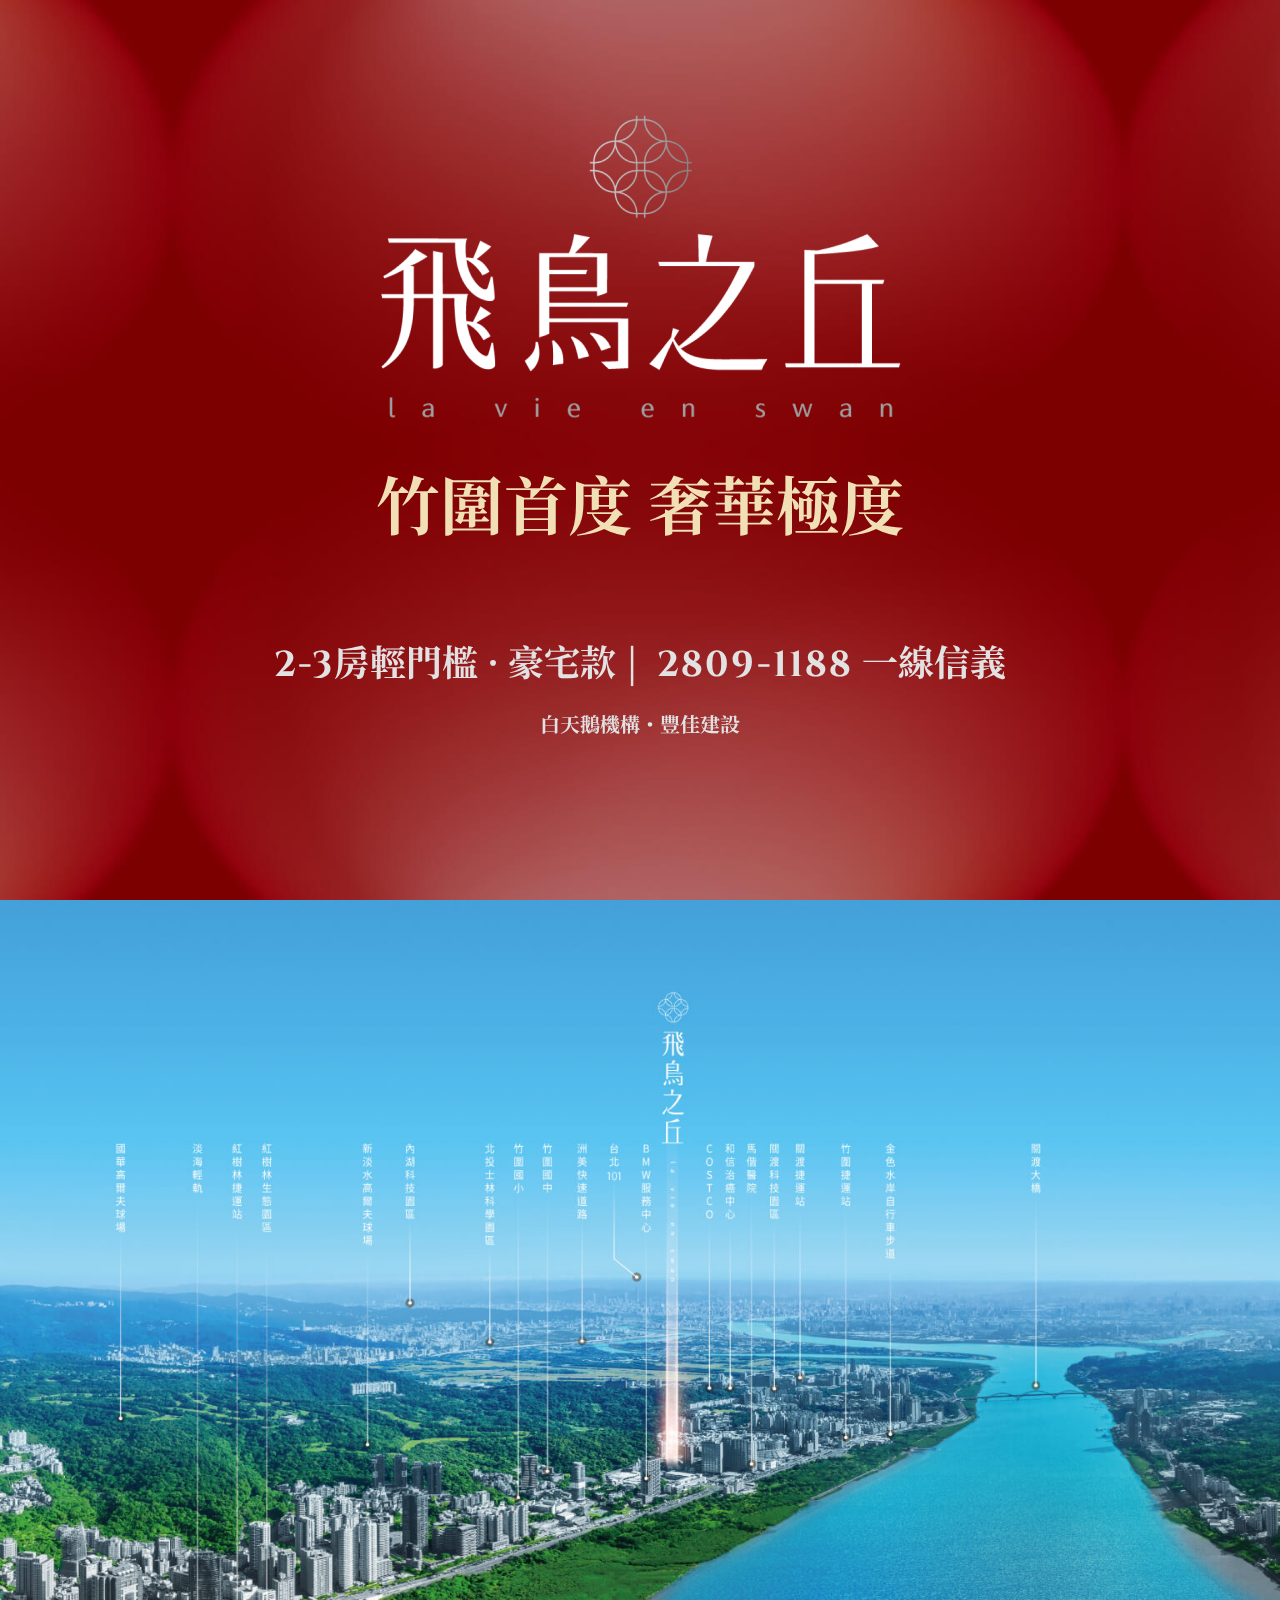
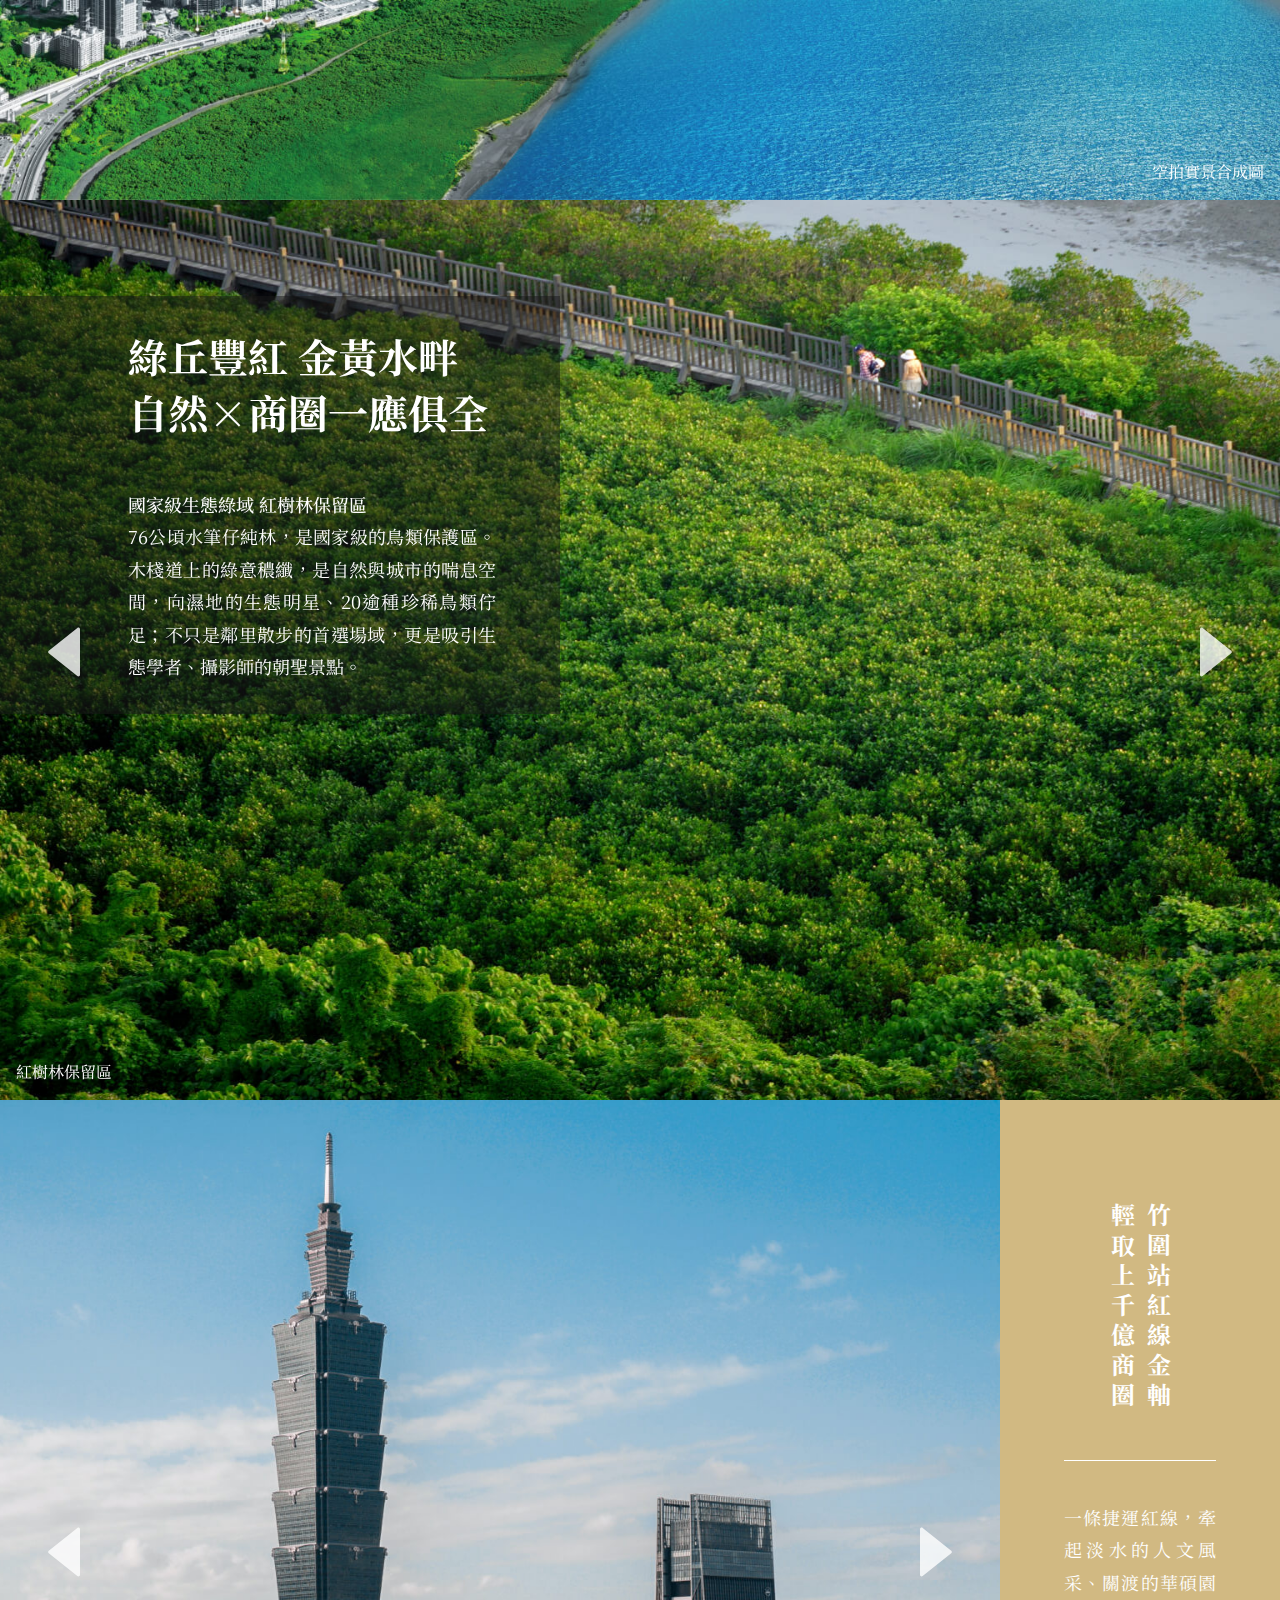
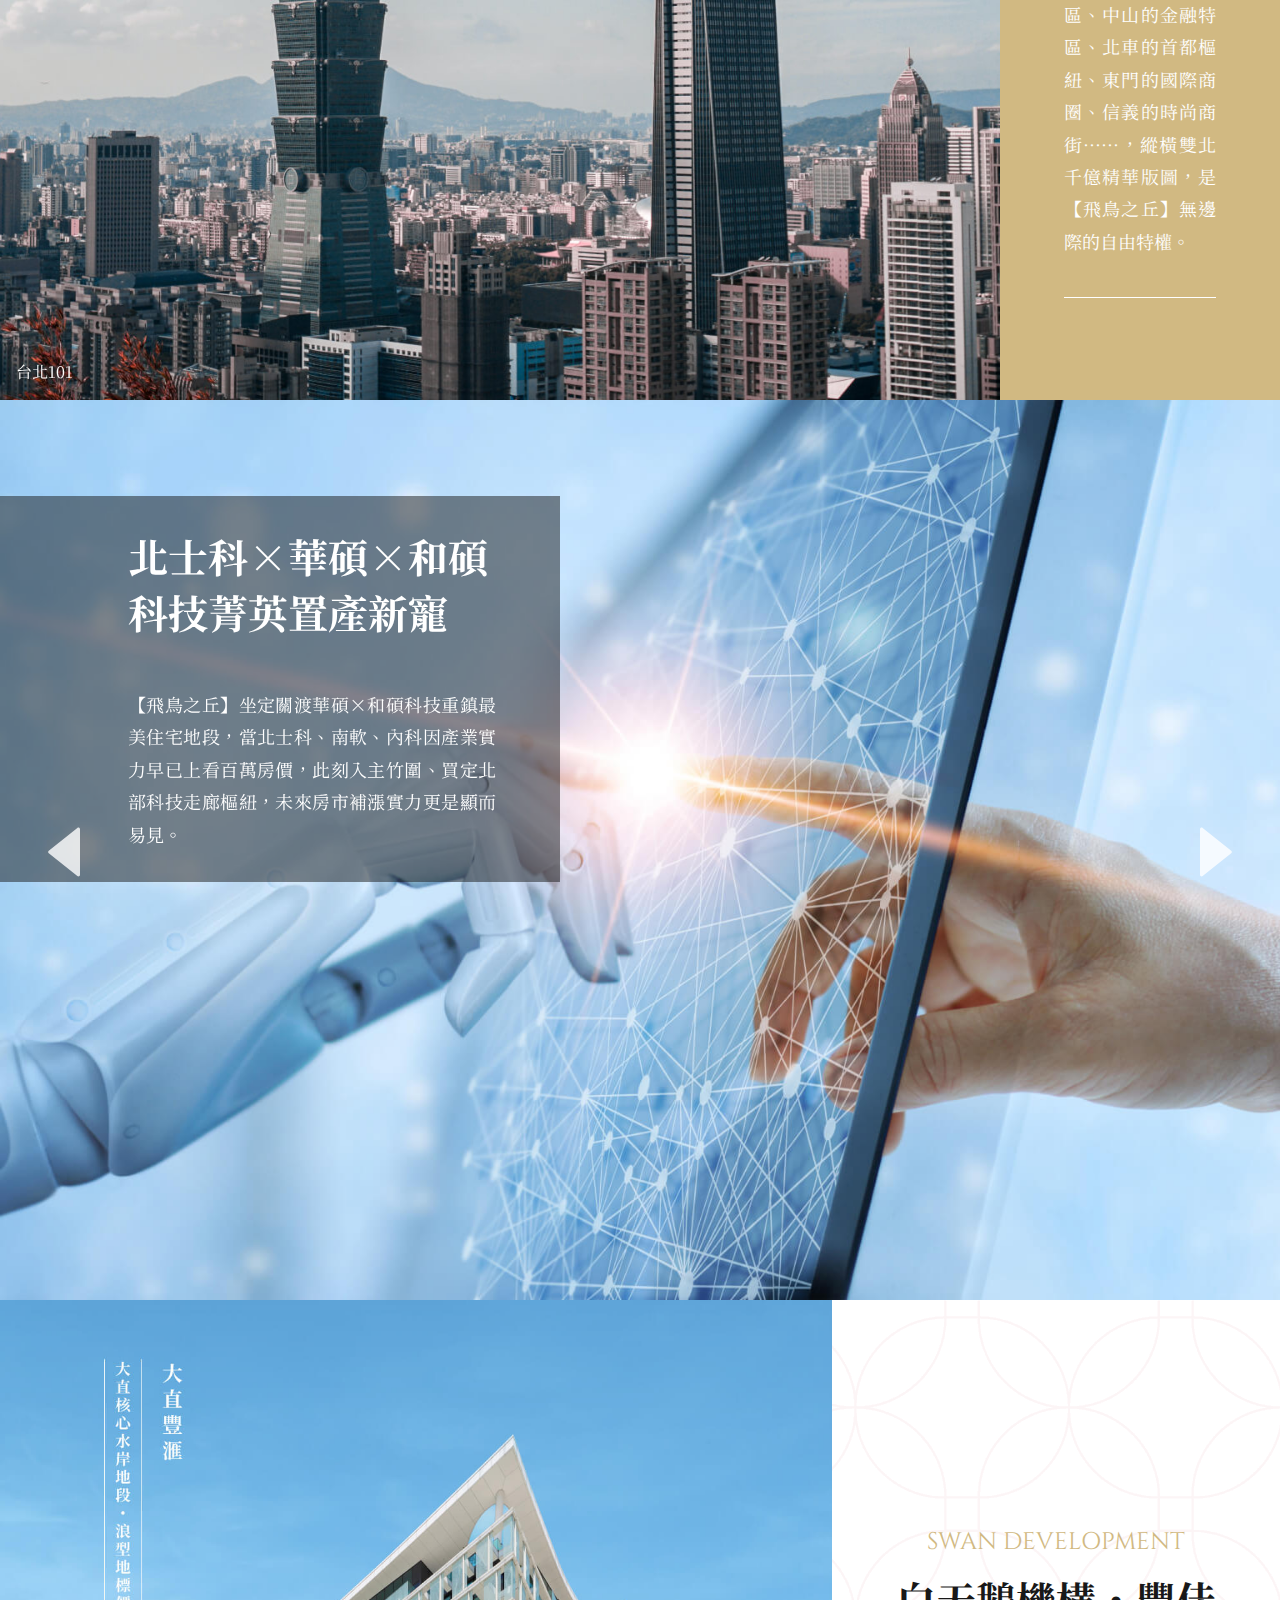
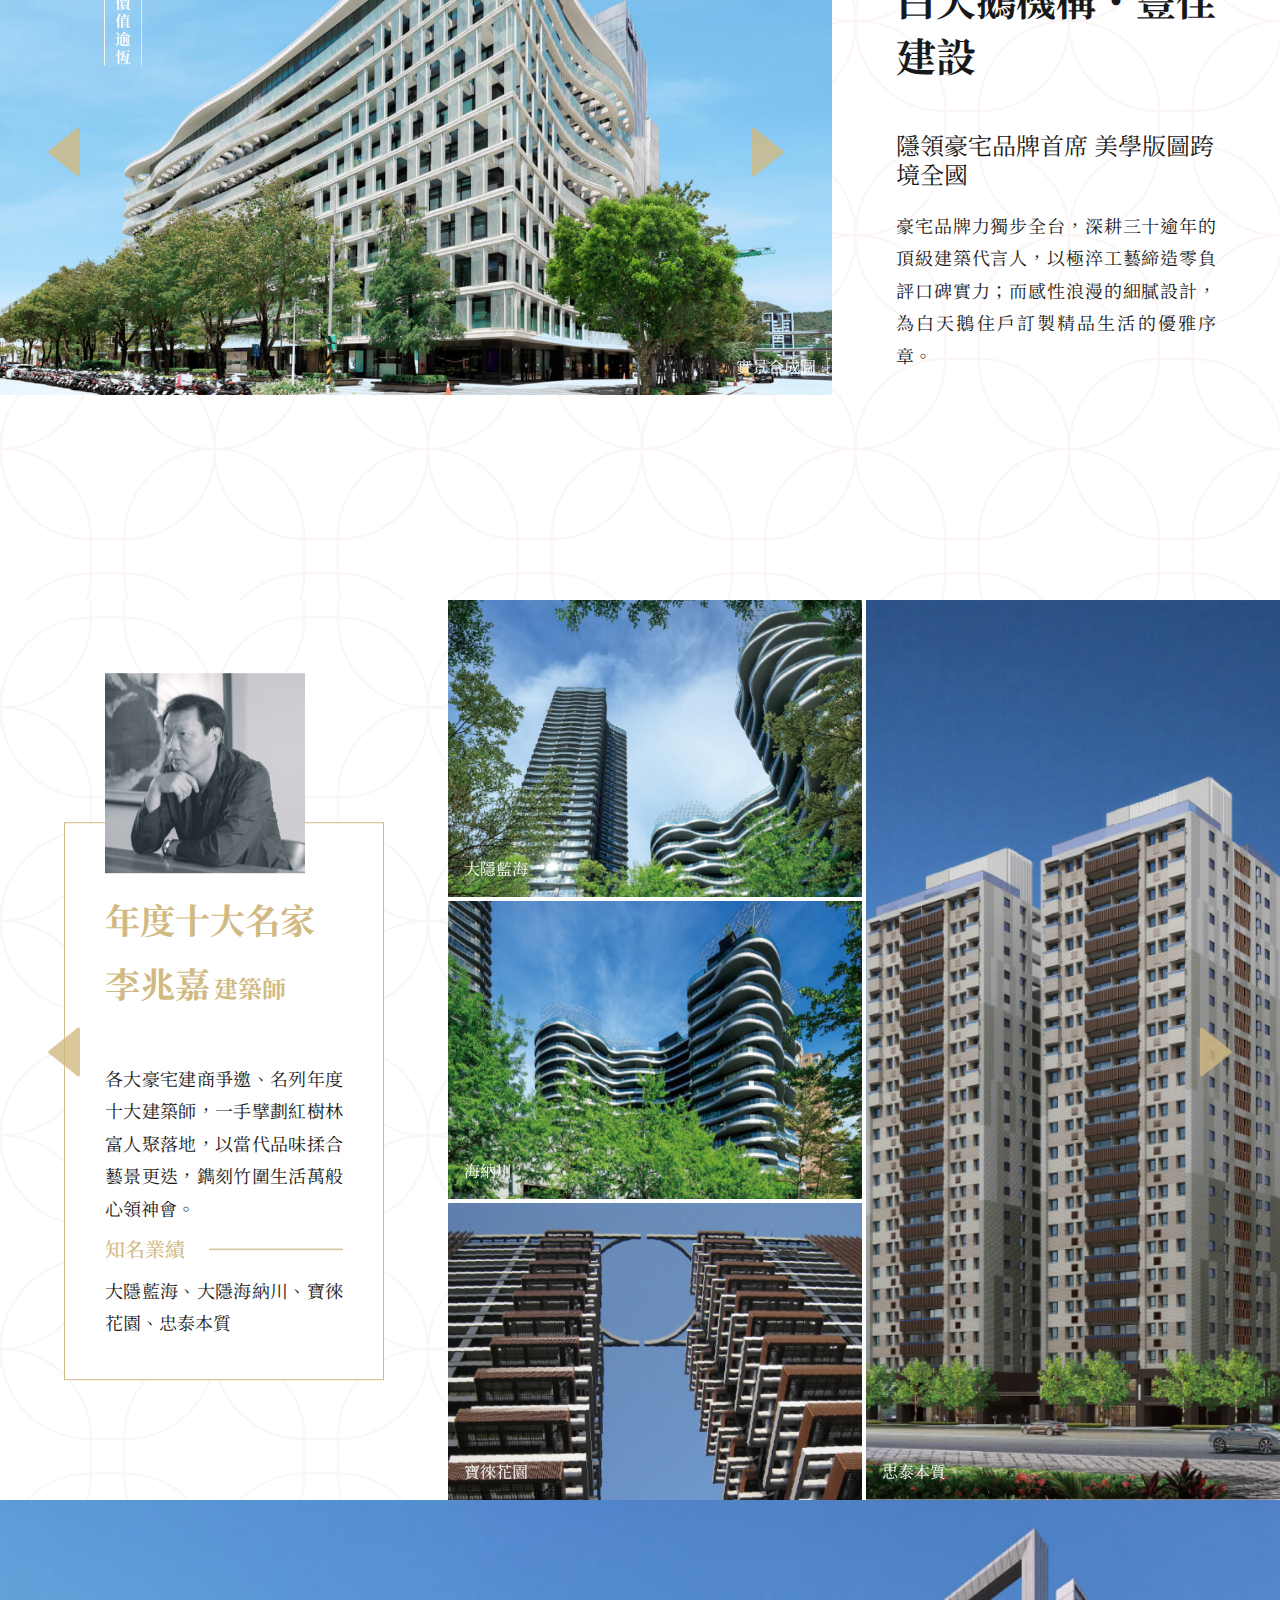
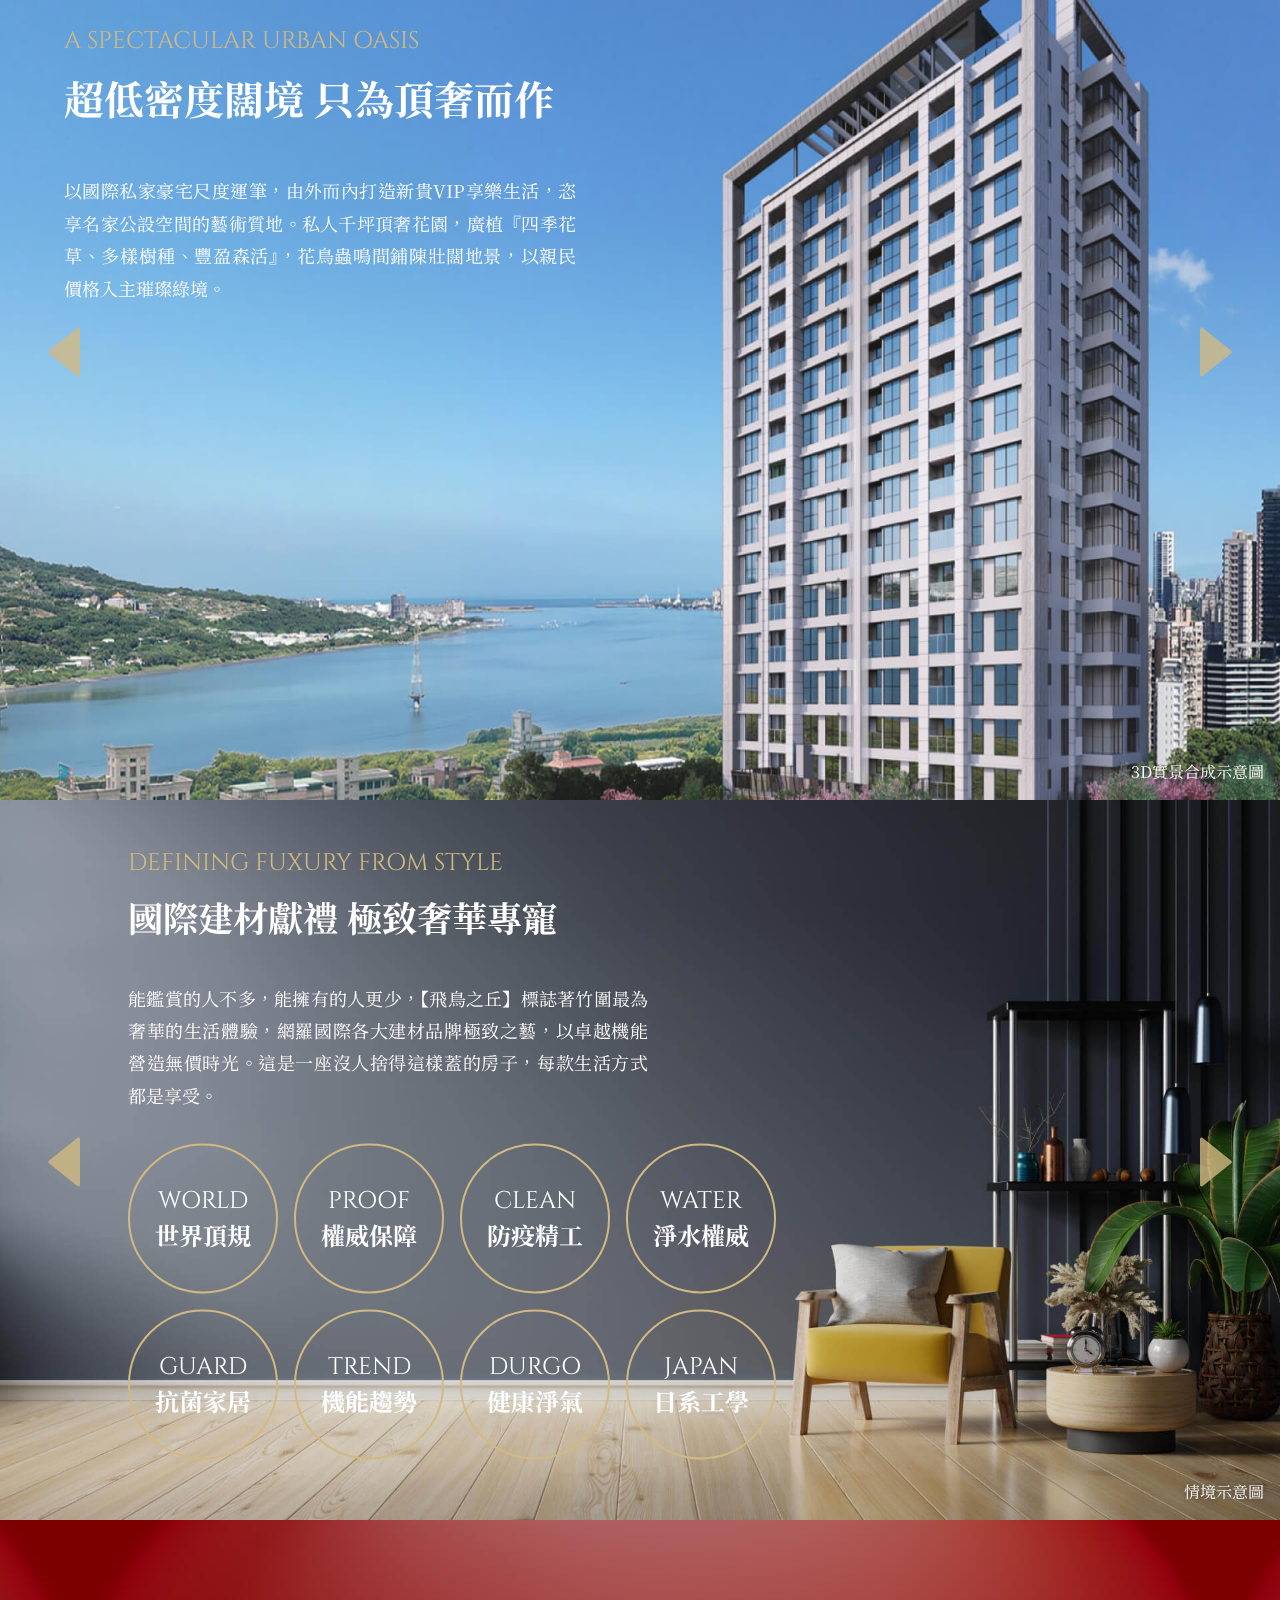
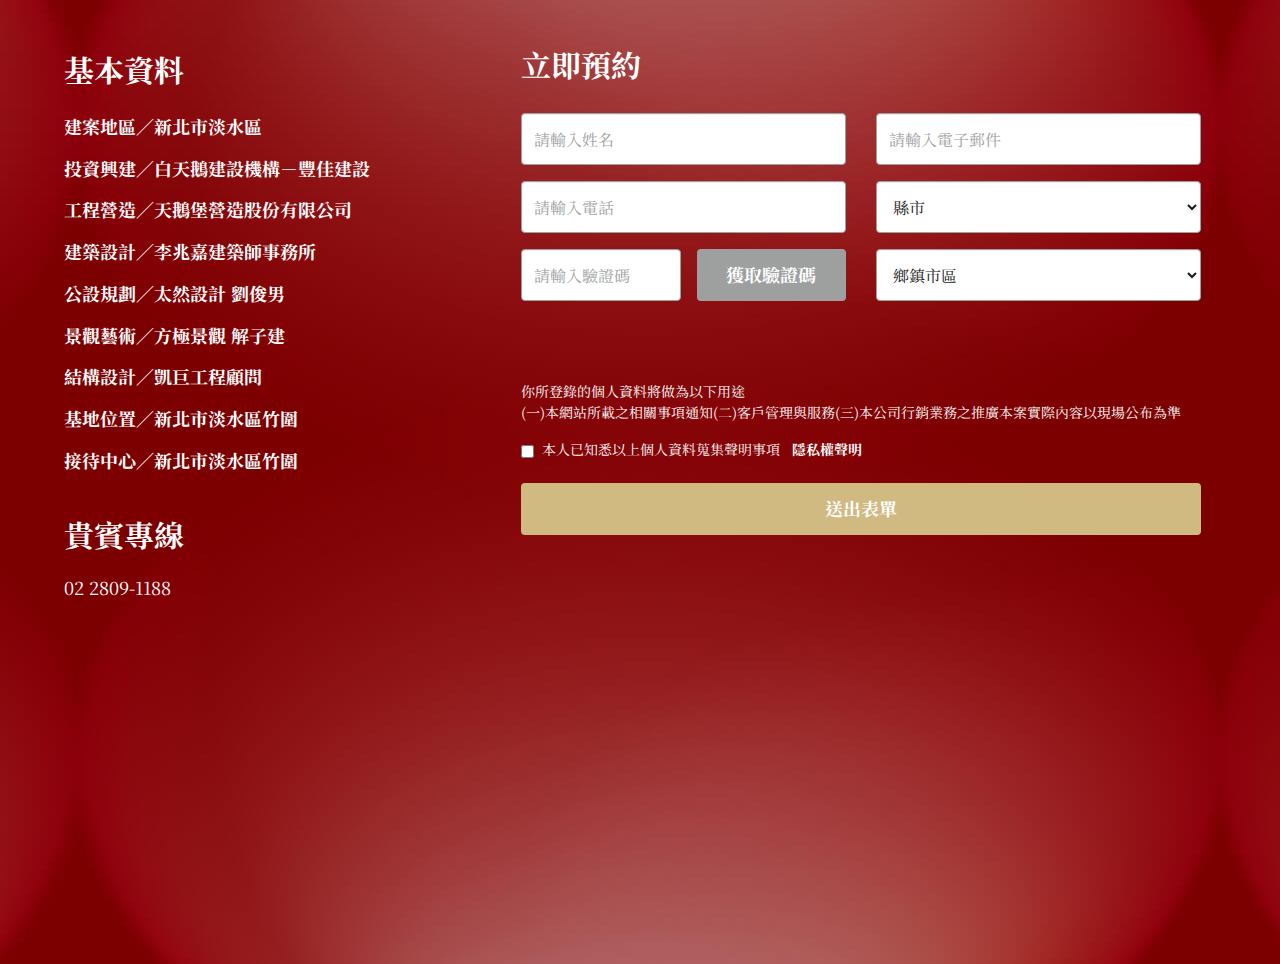
==== commit 7ade62df: "[Fix] change section order" ====
--- a/index.html
+++ b/index.html
@@ -23,7 +23,7 @@
 
 <body style="cursor: auto;">
   <!-- 主視覺 -->
-  <section class="section s0">
+  <section id="sec0" class="section s0">
     <picture class="img-bg">
       <source srcset="images/s0/bg.jpg" media="(min-width: 821px) and (orientation: landscape)">
       <source srcset="images/s0/bg-m.jpg" media="(max-width: 820px) and (orientation: portrait)">
@@ -40,7 +40,7 @@
     </div>
   </section>
   <!-- 空拍 -->
-  <section class="section s1 relative">
+  <section id="sec1" class="section s1 relative">
     <div class="dragscroll horizontal-scroll-container">
       <img class="scroll-img" src="images/s1/img.jpg" data-width="1920" data-height="1080" alt="空拍">
     </div>
@@ -51,8 +51,445 @@
       <h2 class="title white" data-aos="fade-right" data-aos-duration="2000" data-aos-anchor-placement="bottom-bottom">千坪核心綠境 竹圍紅線金軸</h2>
     </div>
   </section>
+    <!-- 周邊環境 -->
+  <section id="sec7" class="section s7 pattern-g">
+    <div id="swiper-s7" class="swiper">
+      <div class="swiper-wrapper">
+        <div class="swiper-slide">
+          <div class="relative">
+            <img src="images/s7/img-2.jpg" alt="紅樹林保留區">
+            <span class="img-tag">紅樹林保留區</span>
+          </div>
+          <div class="content white">
+            <h2 class="title">綠丘豐紅 金黃水畔<br />自然×商圈一應俱全</h2>
+            <h3 class="para">國家級生態綠域 紅樹林保留區</h3>
+            <p class="para">
+              76公頃水筆仔純林，是國家級的鳥類保護區。木棧道上的綠意穠纖，是自然與城市的喘息空間，向濕地的生態明星、20逾種珍稀鳥類佇足；不只是鄰里散步的首選場域，更是吸引生態學者、攝影師的朝聖景點。
+            </p>
+          </div>
+        </div>
+        <div class="swiper-slide">
+          <div class="relative">
+            <img src="images/s7/img-3.jpg" alt="台北藝術大學">
+            <span class="img-tag">台北藝術大學</span>
+          </div>
+          <div class="content white">
+            <h2 class="title">綠丘豐紅 金黃水畔<br />自然×商圈一應俱全</h2>
+            <h3 class="para">讓日常對話文創 台北藝術大學</h3>
+            <p class="para">
+              沿坡而上的藝術校園、別出心裁的美學雕琢，與【飛鳥之丘】生活唱和。隨處的裝置藝術、人文小舖、斑斕花徑，都為學生和居民的日常催生無數感動，不只是校園，更是一場丘陵美學的展演。
+            </p>
+          </div>
+        </div>
+        <div class="swiper-slide">
+          <div class="relative">
+            <img src="images/s7/img-4.jpg" alt="民權路商圈">
+            <span class="img-tag">民權路商圈</span>
+          </div>
+          <div class="content white">
+            <h2 class="title">綠丘豐紅 金黃水畔<br />自然×商圈一應俱全</h2>
+            <h3 class="para">民權路商圈 豐足機能繁華聚落</h3>
+            <p class="para">
+              民權路商圈位處竹圍出入台北的咽喉要道，生活機能完備，全聯福利中心、各式美食小吃、連鎖名店、在地料理隨手可得，【飛鳥之丘】不到3分鐘車程，即能擁有城心繁華生活圈。
+            </p>
+          </div>
+        </div>
+        <div class="swiper-slide">
+          <div class="relative">
+            <img src="images/s7/img-5.jpg" alt="淡水老街">
+            <span class="img-tag">淡水老街</span>
+          </div>
+          <div class="content white">
+            <h2 class="title">綠丘豐紅 金黃水畔<br />自然×商圈一應俱全</h2>
+            <h3 class="para">永遠賞玩不盡的生活 淡水老街</h3>
+            <p class="para">
+              從淡水捷運站信步及至，「淡水老街」不僅早已是全台知名熱門景點，同時也吸引不少外國遊客慕名而來，在地美食、古蹟巡禮、夕陽海景，在這的一年365天，永遠也賞玩不盡淡水的美。
+            </p>
+          </div>
+        </div>
+      </div>
+      <div class="swiper-button-prev white">
+        <svg width="39" height="60" viewBox="0 0 39 60" fill="none" xmlns="http://www.w3.org/2000/svg">
+          <path opacity="0.8"
+            d="M0.952178 28.4383C-0.0486383 29.2389 -0.0486385 30.7611 0.952174 31.5617L35.7506 59.4005C37.0601 60.4481 39 59.5158 39 57.8387L39 30L39 2.16125C39 0.484238 37.0601 -0.448109 35.7506 0.59951L0.952178 28.4383Z" />
+        </svg>
+      </div>
+      <div class="swiper-button-next white">
+        <svg width="39" height="60" viewBox="0 0 39 60" fill="none" xmlns="http://www.w3.org/2000/svg">
+          <path opacity="0.8"
+            d="M38.0478 31.5617C39.0486 30.7611 39.0486 29.2389 38.0478 28.4383L3.24939 0.599514C1.93987 -0.448107 0 0.484238 0 2.16125V30V57.8388C0 59.5158 1.93986 60.4481 3.24939 59.4005L38.0478 31.5617Z" />
+        </svg>
+      </div>
+    </div>
+  </section>
+    <!-- 捷運交通 -->
+  <section id="sec6" class="section s6">
+    <div id="swiper-s6" class="swiper">
+      <div class="swiper-wrapper">
+        <div class="swiper-slide">
+          <img src="images/s6/img-1.jpg" alt="台北101">
+          <span class="img-tag">台北101</span>
+        </div>
+        <div class="swiper-slide">
+          <img src="images/s6/img-2.jpg" alt="台北車站雙子星">
+          <span class="img-tag">台北車站雙子星</span>
+        </div>
+        <div class="swiper-slide">
+          <img src="images/s6/img-3.jpg" alt="大安森林公園">
+          <span class="img-tag">大安森林公園</span>
+        </div>
+        <div class="swiper-slide">
+          <img src="images/s6/img-4.jpg" alt="淡水漁人碼頭">
+          <span class="img-tag">淡水漁人碼頭</span>
+        </div>
+        <div class="swiper-slide">
+          <img src="images/s6/img-5.jpg" alt="捷運竹圍站">
+          <span class="img-tag">捷運竹圍站</span>
+        </div>
+      </div>
+      <div class="swiper-button-prev white">
+        <svg width="39" height="60" viewBox="0 0 39 60" fill="none" xmlns="http://www.w3.org/2000/svg">
+          <path opacity="0.8"
+            d="M0.952178 28.4383C-0.0486383 29.2389 -0.0486385 30.7611 0.952174 31.5617L35.7506 59.4005C37.0601 60.4481 39 59.5158 39 57.8387L39 30L39 2.16125C39 0.484238 37.0601 -0.448109 35.7506 0.59951L0.952178 28.4383Z" />
+        </svg>
+      </div>
+      <div class="swiper-button-next white">
+        <svg width="39" height="60" viewBox="0 0 39 60" fill="none" xmlns="http://www.w3.org/2000/svg">
+          <path opacity="0.8"
+            d="M38.0478 31.5617C39.0486 30.7611 39.0486 29.2389 38.0478 28.4383L3.24939 0.599514C1.93987 -0.448107 0 0.484238 0 2.16125V30V57.8388C0 59.5158 1.93986 60.4481 3.24939 59.4005L38.0478 31.5617Z" />
+        </svg>
+      </div>
+    </div>
+    <div class="content">
+      <h2 class="title vertical_write">
+        竹圍站紅線金軸<br />
+        輕取上千億商圈
+      </h2>
+      <p class="para">
+        一條捷運紅線，牽起淡水的人文風采、關渡的華碩園區、中山的金融特區、北車的首都樞紐、東門的國際商圈、信義的時尚商街⋯⋯，縱橫雙北千億精華版圖，是【飛鳥之丘】無邊際的自由特權。
+      </p>
+    </div>
+  </section>
+  <!-- 科技產業 -->
+  <section id="sec8" class="section s7 pattern-g">
+    <div id="swiper-s8" class="swiper">
+      <div class="swiper-wrapper">
+        <div class="swiper-slide">
+          <div class="relative">
+            <img src="images/s7/img-1.jpg" alt="北士科">
+          </div>
+          <div class="content white">
+            <h2 class="title">北士科×華碩×和碩<br />科技菁英置產新寵</h2>
+            <p class="para">
+              【飛鳥之丘】坐定關渡華碩×和碩科技重鎮最美住宅地段，當北士科、南軟、內科因產業實力早已上看百萬房價，此刻入主竹圍、買定北部科技走廊樞紐，未來房市補漲實力更是顯而易見。
+            </p>
+          </div>
+        </div>
+        <div class="swiper-slide">
+          <div class="relative">
+            <img src="images/s7/img-6.jpg" alt="和碩">
+          </div>
+          <div class="content white">
+            <h2 class="title">北士科×華碩×和碩<br />科技菁英置產新寵</h2>
+            <p class="para">
+              【飛鳥之丘】坐定關渡華碩×和碩科技重鎮最美住宅地段，當北士科、南軟、內科因產業實力早已上看百萬房價，此刻入主竹圍、買定北部科技走廊樞紐，未來房市補漲實力更是顯而易見。
+            </p>
+          </div>
+        </div>
+        <div class="swiper-slide">
+          <div class="relative">
+            <img src="images/s7/img-7.jpg" alt="華碩">
+          </div>
+          <div class="content white">
+            <h2 class="title">北士科×華碩×和碩<br />科技菁英置產新寵</h2>
+            <p class="para">
+              【飛鳥之丘】坐定關渡華碩×和碩科技重鎮最美住宅地段，當北士科、南軟、內科因產業實力早已上看百萬房價，此刻入主竹圍、買定北部科技走廊樞紐，未來房市補漲實力更是顯而易見。
+            </p>
+          </div>
+        </div>
+      </div>
+      <div class="swiper-button-prev white">
+        <svg width="39" height="60" viewBox="0 0 39 60" fill="none" xmlns="http://www.w3.org/2000/svg">
+          <path opacity="0.8"
+            d="M0.952178 28.4383C-0.0486383 29.2389 -0.0486385 30.7611 0.952174 31.5617L35.7506 59.4005C37.0601 60.4481 39 59.5158 39 57.8387L39 30L39 2.16125C39 0.484238 37.0601 -0.448109 35.7506 0.59951L0.952178 28.4383Z" />
+        </svg>
+      </div>
+      <div class="swiper-button-next white">
+        <svg width="39" height="60" viewBox="0 0 39 60" fill="none" xmlns="http://www.w3.org/2000/svg">
+          <path opacity="0.8"
+            d="M38.0478 31.5617C39.0486 30.7611 39.0486 29.2389 38.0478 28.4383L3.24939 0.599514C1.93987 -0.448107 0 0.484238 0 2.16125V30V57.8388C0 59.5158 1.93986 60.4481 3.24939 59.4005L38.0478 31.5617Z" />
+        </svg>
+      </div>
+    </div>
+  </section>
+  <!-- 品牌 -->
+  <section id="sec4" class="section s4 pattern-r">
+    <div id="swiper-s4" class="swiper">
+      <div class="swiper-wrapper">
+        <div class="swiper-slide">
+          <div class="relative">
+            <img src="images/s4/img-1.jpg" alt="大豐直匯">
+            <span class="img-tag right">實景合成圖</span>
+          </div>
+        </div>
+        <div class="swiper-slide">
+          <div class="relative">
+            <img src="images/s4/img-2.jpg" alt="豐盈海">
+            <span class="img-tag right">實景合成圖</span>
+          </div>
+        </div>
+        <div class="swiper-slide">
+          <div class="relative">
+            <img src="images/s4/img-3.jpg" alt="璽悅">
+            <span class="img-tag right">實景合成圖</span>
+          </div>
+        </div>
+        <div class="swiper-slide">
+          <div class="relative">
+            <img src="images/s4/img-4.jpg" alt="日台共鑄台南鉅作">
+            <span class="img-tag right">3D透視示意圖</span>
+          </div>
+        </div>
+      </div>
+      <div class="swiper-button-prev">
+        <svg width="39" height="60" viewBox="0 0 39 60" fill="none" xmlns="http://www.w3.org/2000/svg">
+          <path opacity="0.8"
+            d="M0.952178 28.4383C-0.0486383 29.2389 -0.0486385 30.7611 0.952174 31.5617L35.7506 59.4005C37.0601 60.4481 39 59.5158 39 57.8387L39 30L39 2.16125C39 0.484238 37.0601 -0.448109 35.7506 0.59951L0.952178 28.4383Z" />
+        </svg>
+      </div>
+      <div class="swiper-button-next">
+        <svg width="39" height="60" viewBox="0 0 39 60" fill="none" xmlns="http://www.w3.org/2000/svg">
+          <path opacity="0.8"
+            d="M38.0478 31.5617C39.0486 30.7611 39.0486 29.2389 38.0478 28.4383L3.24939 0.599514C1.93987 -0.448107 0 0.484238 0 2.16125V30V57.8388C0 59.5158 1.93986 60.4481 3.24939 59.4005L38.0478 31.5617Z" />
+        </svg>
+      </div>
+    </div>
+    <div class="content">
+      <h3 class="title-en">SWAN DEVELOPMENT</h3>
+      <h2 class="title">白天鵝機構・豐佳建設</h2>
+      <h4 class="subtitle">隱領豪宅品牌首席 美學版圖跨境全國</h4>
+      <p class="para">
+        豪宅品牌力獨步全台，深耕三十逾年的頂級建築代言人，以極淬工藝締造零負評口碑實力；而感性浪漫的細膩設計，為白天鵝住戶訂製精品生活的優雅序章。
+      </p>
+    </div>
+  </section>
+  <!-- 團隊 -->
+  <section id="sec5" class="section s5 pattern-g">
+    <div id="swiper-s5" class="swiper">
+      <div class="swiper-wrapper">
+        <div class="swiper-slide">
+          <div class="content">
+            <div class="content-wrapper">
+              <img src="images/s5/avatar-1.jpg" alt="李兆嘉" class="avatar">
+              <div class="relative">
+                <h3 class="title">
+                  年度十大名家<br/>
+                  李兆嘉<span>建築師</span>
+                </h3>
+                <p class="para d-none d-md-block">
+                  各大豪宅建商爭邀、名列年度十大建築師，一手擘劃紅樹林富人聚落地，以當代品味揉合藝景更迭，鐫刻竹圍生活萬般心領神會。
+                </p>
+                <div class="works">
+                  <h4 class="works-title">
+                    知名業績
+                    <hr class="deco-line-gold">
+                  </h4>
+                  <p class="para">大隱藍海、大隱海納川、寶徠花園、忠泰本質</p>
+                </div>
+              </div>
+            </div>
+            <p class="para d-md-none">
+              各大豪宅建商爭邀、名列年度十大建築師，一手擘劃紅樹林富人聚落地，以當代品味揉合藝景更迭，鐫刻竹圍生活萬般心領神會。
+            </p>
+          </div>
+          <div class="works-img-wrapper d-md-none">
+            <img class="works-img" src="images/s5/img-1-m.jpg" alt="大隱藍海">
+            <span class="img-tag">大隱藍海</span>
+            <i class="border"></i>
+          </div>
+          <div class="works-grid d1 d-none">
+            <div class="relative g1">
+              <img src="images/s5/img-1-1.jpg" alt="大隱藍海">
+              <span class="img-tag">大隱藍海</span>
+            </div>
+            <div class="relative g2">
+              <img src="images/s5/img-1-2.jpg" alt="海納川">
+              <span class="img-tag">海納川</span>
+            </div>
+            <div class="relative g3">
+              <img src="images/s5/img-1-3.jpg" alt="寶徠花園">
+              <span class="img-tag">寶徠花園</span>
+            </div>
+            <div class="relative g4">
+              <img src="images/s5/img-1-4.jpg" alt="忠泰本質">
+              <span class="img-tag">忠泰本質</span>
+            </div>
+          </div>
+        </div>
+        <div class="swiper-slide">
+          <div class="content">
+            <div class="content-wrapper">
+              <img src="images/s5/avatar-2.jpg" alt="劉俊男" class="avatar">
+              <div class="relative">
+                <h3 class="title">
+                  新銳設計美學<br/>
+                  劉俊男<span>太然設計</span>
+                </h3>
+                <p class="para d-none d-md-block">
+                  游刃於建築、空間、藝術時尚的跨界設計思維，將飛鳥之丘的歸家美學紋理寫進室內，致敬自由翱翔的氣度，共築精品寓所空間感。
+                </p>
+                <div class="works">
+                  <h4 class="works-title">
+                    知名業績
+                    <hr class="deco-line-gold">
+                  </h4>
+                  <p class="para">聯上澐朗、新潤亞昕擎天森林、萬企大業、國美中央新村2</p>
+                </div>
+              </div>
+            </div>
+            <p class="para d-md-none">
+              游刃於建築、空間、藝術時尚的跨界設計思維，將飛鳥之丘的歸家美學紋理寫進室內，致敬自由翱翔的氣度，共築精品寓所空間感。
+            </p>
+          </div>
+          <div class="works-img-wrapper d-md-none">
+            <img class="works-img" src="images/s5/img-2-m.jpg" alt="萬企大業">
+            <span class="img-tag">萬企大業</span>
+            <i class="border"></i>
+          </div>
+          <div class="works-grid d2 d-none">
+            <div class="relative g1">
+              <img src="images/s5/img-2-1.jpg" alt="萬企大業">
+              <span class="img-tag">萬企大業</span>
+            </div>
+            <div class="relative g2">
+              <img src="images/s5/img-2-2.jpg" alt="聯上澐朗">
+              <span class="img-tag">聯上澐朗</span>
+            </div>
+            <div class="relative g3">
+              <img src="images/s5/img-2-3.jpg" alt="擎天森林">
+              <span class="img-tag">擎天森林</span>
+            </div>
+            <div class="relative g4">
+              <img src="images/s5/img-2-4.jpg" alt="中央新村2">
+              <span class="img-tag">中央新村2</span>
+            </div>
+          </div>
+        </div>
+        <div class="swiper-slide">
+          <div class="content">
+            <div class="content-wrapper">
+              <img src="images/s5/avatar-3.jpg" alt="解子建" class="avatar">
+              <div class="relative">
+                <h3 class="title">
+                  地景藝術巨擘<br/>
+                  解子建<span>方極景觀</span>
+                </h3>
+                <p class="para d-none d-md-block">
+                  近三十年美學集成，講究「大方無隅、大音希聲」的設計哲學，深邃引入自然地景，精心共塑四季流轉，營造花鳥循跡的返邸之境。
+                </p>
+                <div class="works">
+                  <h4 class="works-title">
+                    知名業績
+                    <hr class="deco-line-gold">
+                  </h4>
+                  <p class="para">大隱豐盈海、柏悅府、台泥DAKE園區、興富發國家首席</p>
+                </div>
+              </div>
+            </div>
+            <p class="para d-md-none">
+              近三十年美學集成，講究「大方無隅、大音希聲」的設計哲學，深邃引入自然地景，精心共塑四季流轉，營造花鳥循跡的返邸之境。
+            </p>
+          </div>
+          <div class="works-img-wrapper d-md-none">
+            <img class="works-img" src="images/s5/img-3-m.jpg" alt="豐盈海">
+            <span class="img-tag">豐盈海</span>
+            <i class="border"></i>
+          </div>
+          <div class="works-grid d3 d-none">
+            <div class="relative g1">
+              <img src="images/s5/img-3-1.jpg" alt="豐盈海">
+              <span class="img-tag">豐盈海</span>
+            </div>
+            <div class="relative g2">
+              <img src="images/s5/img-3-2.jpg" alt="柏悅府">
+              <span class="img-tag">柏悅府</span>
+            </div>
+            <div class="relative g3">
+              <img src="images/s5/img-3-3.jpg" alt="台泥DAKE園區">
+              <span class="img-tag">台泥DAKE園區</span>
+            </div>
+            <div class="relative g4">
+              <img src="images/s5/img-3-4.jpg" alt="國家首席">
+              <span class="img-tag">國家首席</span>
+            </div>
+          </div>
+        </div>
+        <div class="swiper-slide">
+          <div class="content">
+            <div class="content-wrapper">
+              <img src="images/s5/avatar-4.jpg" alt="凱巨" class="avatar">
+              <div class="relative">
+                <h3 class="title">
+                  首席結構權威<br/>
+                  凱巨<span>工程顧問</span>
+                </h3>
+                <p class="para d-none d-md-block">
+                  國際酒店、頂端建商、超高層地標一致指定，三十多年來超過百座實績，嚴苛追求結構完美至臻，為家園立下磐石根基與傳世身段。
+                </p>
+                <div class="works">
+                  <h4 class="works-title">
+                    知名業績
+                    <hr class="deco-line-gold">
+                  </h4>
+                  <p class="para">三圓台北之星、聯洋南京復興、華固敦品、長虹天璽</p>
+                </div>
+              </div>
+            </div>
+            <p class="para d-md-none">
+              國際酒店、頂端建商、超高層地標一致指定，三十多年來超過百座實績，嚴苛追求結構完美至臻，為家園立下磐石根基與傳世身段。
+            </p>
+          </div>
+          <div class="works-img-wrapper d-md-none">
+            <img class="works-img" src="images/s5/img-4-m.jpg" alt="台北之星">
+            <span class="img-tag">台北之星</span>
+            <i class="border"></i>
+          </div>
+          <div class="works-grid d4 d-none">
+            <div class="relative g1">
+              <img src="images/s5/img-4-1.jpg" alt="台北之星">
+              <span class="img-tag">台北之星</span>
+            </div>
+            <div class="relative g2">
+              <img src="images/s5/img-4-2.jpg" alt="南京復興">
+              <span class="img-tag">南京復興</span>
+            </div>
+            <div class="relative g3">
+              <img src="images/s5/img-4-3.jpg" alt="華固敦品">
+              <span class="img-tag">華固敦品</span>
+            </div>
+            <div class="relative g4">
+              <img src="images/s5/img-4-4.jpg" alt="長虹天璽">
+              <span class="img-tag">長虹天璽</span>
+            </div>
+          </div>
+        </div>
+      </div>
+      <div class="swiper-button-prev">
+        <svg width="39" height="60" viewBox="0 0 39 60" fill="none" xmlns="http://www.w3.org/2000/svg">
+          <path opacity="0.8"
+            d="M0.952178 28.4383C-0.0486383 29.2389 -0.0486385 30.7611 0.952174 31.5617L35.7506 59.4005C37.0601 60.4481 39 59.5158 39 57.8387L39 30L39 2.16125C39 0.484238 37.0601 -0.448109 35.7506 0.59951L0.952178 28.4383Z" />
+        </svg>
+      </div>
+      <div class="swiper-button-next">
+        <svg width="39" height="60" viewBox="0 0 39 60" fill="none" xmlns="http://www.w3.org/2000/svg">
+          <path opacity="0.8"
+            d="M38.0478 31.5617C39.0486 30.7611 39.0486 29.2389 38.0478 28.4383L3.24939 0.599514C1.93987 -0.448107 0 0.484238 0 2.16125V30V57.8388C0 59.5158 1.93986 60.4481 3.24939 59.4005L38.0478 31.5617Z" />
+        </svg>
+      </div>
+    </div>
+  </section>
   <!-- 透視 -->
-  <section class="section s2 relative">
+  <section id="sec2" class="section s2 relative">
     <div id="swiper-s2" class="swiper">
       <div class="swiper-wrapper">
         <div class="swiper-slide">
@@ -123,7 +560,7 @@
     </div>
   </section>
   <!-- 建材 -->
-  <section class="section s3 pattern-g">
+  <section id="sec3" class="section s3 pattern-g">
     <div id="swiper-s3" class="swiper">
       <div class="swiper-wrapper">
         <div class="swiper-slide">
@@ -391,445 +828,8 @@
       </div>
     </div>
   </section>
-  <!-- 建設 -->
-  <section class="section s4 pattern-r">
-    <div id="swiper-s4" class="swiper">
-      <div class="swiper-wrapper">
-        <div class="swiper-slide">
-          <div class="relative">
-            <img src="images/s4/img-1.jpg" alt="大豐直匯">
-            <span class="img-tag right">實景合成圖</span>
-          </div>
-        </div>
-        <div class="swiper-slide">
-          <div class="relative">
-            <img src="images/s4/img-2.jpg" alt="豐盈海">
-            <span class="img-tag right">實景合成圖</span>
-          </div>
-        </div>
-        <div class="swiper-slide">
-          <div class="relative">
-            <img src="images/s4/img-3.jpg" alt="璽悅">
-            <span class="img-tag right">實景合成圖</span>
-          </div>
-        </div>
-        <div class="swiper-slide">
-          <div class="relative">
-            <img src="images/s4/img-4.jpg" alt="日台共鑄台南鉅作">
-            <span class="img-tag right">3D透視示意圖</span>
-          </div>
-        </div>
-      </div>
-      <div class="swiper-button-prev">
-        <svg width="39" height="60" viewBox="0 0 39 60" fill="none" xmlns="http://www.w3.org/2000/svg">
-          <path opacity="0.8"
-            d="M0.952178 28.4383C-0.0486383 29.2389 -0.0486385 30.7611 0.952174 31.5617L35.7506 59.4005C37.0601 60.4481 39 59.5158 39 57.8387L39 30L39 2.16125C39 0.484238 37.0601 -0.448109 35.7506 0.59951L0.952178 28.4383Z" />
-        </svg>
-      </div>
-      <div class="swiper-button-next">
-        <svg width="39" height="60" viewBox="0 0 39 60" fill="none" xmlns="http://www.w3.org/2000/svg">
-          <path opacity="0.8"
-            d="M38.0478 31.5617C39.0486 30.7611 39.0486 29.2389 38.0478 28.4383L3.24939 0.599514C1.93987 -0.448107 0 0.484238 0 2.16125V30V57.8388C0 59.5158 1.93986 60.4481 3.24939 59.4005L38.0478 31.5617Z" />
-        </svg>
-      </div>
-    </div>
-    <div class="content">
-      <h3 class="title-en">SWAN DEVELOPMENT</h3>
-      <h2 class="title">白天鵝機構・豐佳建設</h2>
-      <h4 class="subtitle">隱領豪宅品牌首席 美學版圖跨境全國</h4>
-      <p class="para">
-        豪宅品牌力獨步全台，深耕三十逾年的頂級建築代言人，以極淬工藝締造零負評口碑實力；而感性浪漫的細膩設計，為白天鵝住戶訂製精品生活的優雅序章。
-      </p>
-    </div>
-  </section>
-  <!-- 團隊 -->
-  <section class="section s5 pattern-g">
-    <div id="swiper-s5" class="swiper">
-      <div class="swiper-wrapper">
-        <div class="swiper-slide">
-          <div class="content">
-            <div class="content-wrapper">
-              <img src="images/s5/avatar-1.jpg" alt="李兆嘉" class="avatar">
-              <div class="relative">
-                <h3 class="title">
-                  年度十大名家<br/>
-                  李兆嘉<span>建築師</span>
-                </h3>
-                <p class="para d-none d-md-block">
-                  各大豪宅建商爭邀、名列年度十大建築師，一手擘劃紅樹林富人聚落地，以當代品味揉合藝景更迭，鐫刻竹圍生活萬般心領神會。
-                </p>
-                <div class="works">
-                  <h4 class="works-title">
-                    知名業績
-                    <hr class="deco-line-gold">
-                  </h4>
-                  <p class="para">大隱藍海、大隱海納川、寶徠花園、忠泰本質</p>
-                </div>
-              </div>
-            </div>
-            <p class="para d-md-none">
-              各大豪宅建商爭邀、名列年度十大建築師，一手擘劃紅樹林富人聚落地，以當代品味揉合藝景更迭，鐫刻竹圍生活萬般心領神會。
-            </p>
-          </div>
-          <div class="works-img-wrapper d-md-none">
-            <img class="works-img" src="images/s5/img-1-m.jpg" alt="大隱藍海">
-            <span class="img-tag">大隱藍海</span>
-            <i class="border"></i>
-          </div>
-          <div class="works-grid d1 d-none">
-            <div class="relative g1">
-              <img src="images/s5/img-1-1.jpg" alt="大隱藍海">
-              <span class="img-tag">大隱藍海</span>
-            </div>
-            <div class="relative g2">
-              <img src="images/s5/img-1-2.jpg" alt="海納川">
-              <span class="img-tag">海納川</span>
-            </div>
-            <div class="relative g3">
-              <img src="images/s5/img-1-3.jpg" alt="寶徠花園">
-              <span class="img-tag">寶徠花園</span>
-            </div>
-            <div class="relative g4">
-              <img src="images/s5/img-1-4.jpg" alt="忠泰本質">
-              <span class="img-tag">忠泰本質</span>
-            </div>
-          </div>
-        </div>
-        <div class="swiper-slide">
-          <div class="content">
-            <div class="content-wrapper">
-              <img src="images/s5/avatar-2.jpg" alt="劉俊男" class="avatar">
-              <div class="relative">
-                <h3 class="title">
-                  新銳設計美學<br/>
-                  劉俊男<span>太然設計</span>
-                </h3>
-                <p class="para d-none d-md-block">
-                  游刃於建築、空間、藝術時尚的跨界設計思維，將飛鳥之丘的歸家美學紋理寫進室內，致敬自由翱翔的氣度，共築精品寓所空間感。
-                </p>
-                <div class="works">
-                  <h4 class="works-title">
-                    知名業績
-                    <hr class="deco-line-gold">
-                  </h4>
-                  <p class="para">聯上澐朗、新潤亞昕擎天森林、萬企大業、國美中央新村2</p>
-                </div>
-              </div>
-            </div>
-            <p class="para d-md-none">
-              游刃於建築、空間、藝術時尚的跨界設計思維，將飛鳥之丘的歸家美學紋理寫進室內，致敬自由翱翔的氣度，共築精品寓所空間感。
-            </p>
-          </div>
-          <div class="works-img-wrapper d-md-none">
-            <img class="works-img" src="images/s5/img-2-m.jpg" alt="萬企大業">
-            <span class="img-tag">萬企大業</span>
-            <i class="border"></i>
-          </div>
-          <div class="works-grid d2 d-none">
-            <div class="relative g1">
-              <img src="images/s5/img-2-1.jpg" alt="萬企大業">
-              <span class="img-tag">萬企大業</span>
-            </div>
-            <div class="relative g2">
-              <img src="images/s5/img-2-2.jpg" alt="聯上澐朗">
-              <span class="img-tag">聯上澐朗</span>
-            </div>
-            <div class="relative g3">
-              <img src="images/s5/img-2-3.jpg" alt="擎天森林">
-              <span class="img-tag">擎天森林</span>
-            </div>
-            <div class="relative g4">
-              <img src="images/s5/img-2-4.jpg" alt="中央新村2">
-              <span class="img-tag">中央新村2</span>
-            </div>
-          </div>
-        </div>
-        <div class="swiper-slide">
-          <div class="content">
-            <div class="content-wrapper">
-              <img src="images/s5/avatar-3.jpg" alt="解子建" class="avatar">
-              <div class="relative">
-                <h3 class="title">
-                  地景藝術巨擘<br/>
-                  解子建<span>方極景觀</span>
-                </h3>
-                <p class="para d-none d-md-block">
-                  近三十年美學集成，講究「大方無隅、大音希聲」的設計哲學，深邃引入自然地景，精心共塑四季流轉，營造花鳥循跡的返邸之境。
-                </p>
-                <div class="works">
-                  <h4 class="works-title">
-                    知名業績
-                    <hr class="deco-line-gold">
-                  </h4>
-                  <p class="para">大隱豐盈海、柏悅府、台泥DAKE園區、興富發國家首席</p>
-                </div>
-              </div>
-            </div>
-            <p class="para d-md-none">
-              近三十年美學集成，講究「大方無隅、大音希聲」的設計哲學，深邃引入自然地景，精心共塑四季流轉，營造花鳥循跡的返邸之境。
-            </p>
-          </div>
-          <div class="works-img-wrapper d-md-none">
-            <img class="works-img" src="images/s5/img-3-m.jpg" alt="豐盈海">
-            <span class="img-tag">豐盈海</span>
-            <i class="border"></i>
-          </div>
-          <div class="works-grid d3 d-none">
-            <div class="relative g1">
-              <img src="images/s5/img-3-1.jpg" alt="豐盈海">
-              <span class="img-tag">豐盈海</span>
-            </div>
-            <div class="relative g2">
-              <img src="images/s5/img-3-2.jpg" alt="柏悅府">
-              <span class="img-tag">柏悅府</span>
-            </div>
-            <div class="relative g3">
-              <img src="images/s5/img-3-3.jpg" alt="台泥DAKE園區">
-              <span class="img-tag">台泥DAKE園區</span>
-            </div>
-            <div class="relative g4">
-              <img src="images/s5/img-3-4.jpg" alt="國家首席">
-              <span class="img-tag">國家首席</span>
-            </div>
-          </div>
-        </div>
-        <div class="swiper-slide">
-          <div class="content">
-            <div class="content-wrapper">
-              <img src="images/s5/avatar-4.jpg" alt="凱巨" class="avatar">
-              <div class="relative">
-                <h3 class="title">
-                  首席結構權威<br/>
-                  凱巨<span>工程顧問</span>
-                </h3>
-                <p class="para d-none d-md-block">
-                  國際酒店、頂端建商、超高層地標一致指定，三十多年來超過百座實績，嚴苛追求結構完美至臻，為家園立下磐石根基與傳世身段。
-                </p>
-                <div class="works">
-                  <h4 class="works-title">
-                    知名業績
-                    <hr class="deco-line-gold">
-                  </h4>
-                  <p class="para">三圓台北之星、聯洋南京復興、華固敦品、長虹天璽</p>
-                </div>
-              </div>
-            </div>
-            <p class="para d-md-none">
-              國際酒店、頂端建商、超高層地標一致指定，三十多年來超過百座實績，嚴苛追求結構完美至臻，為家園立下磐石根基與傳世身段。
-            </p>
-          </div>
-          <div class="works-img-wrapper d-md-none">
-            <img class="works-img" src="images/s5/img-4-m.jpg" alt="台北之星">
-            <span class="img-tag">台北之星</span>
-            <i class="border"></i>
-          </div>
-          <div class="works-grid d4 d-none">
-            <div class="relative g1">
-              <img src="images/s5/img-4-1.jpg" alt="台北之星">
-              <span class="img-tag">台北之星</span>
-            </div>
-            <div class="relative g2">
-              <img src="images/s5/img-4-2.jpg" alt="南京復興">
-              <span class="img-tag">南京復興</span>
-            </div>
-            <div class="relative g3">
-              <img src="images/s5/img-4-3.jpg" alt="華固敦品">
-              <span class="img-tag">華固敦品</span>
-            </div>
-            <div class="relative g4">
-              <img src="images/s5/img-4-4.jpg" alt="長虹天璽">
-              <span class="img-tag">長虹天璽</span>
-            </div>
-          </div>
-        </div>
-      </div>
-      <div class="swiper-button-prev">
-        <svg width="39" height="60" viewBox="0 0 39 60" fill="none" xmlns="http://www.w3.org/2000/svg">
-          <path opacity="0.8"
-            d="M0.952178 28.4383C-0.0486383 29.2389 -0.0486385 30.7611 0.952174 31.5617L35.7506 59.4005C37.0601 60.4481 39 59.5158 39 57.8387L39 30L39 2.16125C39 0.484238 37.0601 -0.448109 35.7506 0.59951L0.952178 28.4383Z" />
-        </svg>
-      </div>
-      <div class="swiper-button-next">
-        <svg width="39" height="60" viewBox="0 0 39 60" fill="none" xmlns="http://www.w3.org/2000/svg">
-          <path opacity="0.8"
-            d="M38.0478 31.5617C39.0486 30.7611 39.0486 29.2389 38.0478 28.4383L3.24939 0.599514C1.93987 -0.448107 0 0.484238 0 2.16125V30V57.8388C0 59.5158 1.93986 60.4481 3.24939 59.4005L38.0478 31.5617Z" />
-        </svg>
-      </div>
-    </div>
-  </section>
-  <!-- 捷運 -->
-  <section class="section s6">
-    <div id="swiper-s6" class="swiper">
-      <div class="swiper-wrapper">
-        <div class="swiper-slide">
-          <img src="images/s6/img-1.jpg" alt="台北101">
-          <span class="img-tag">台北101</span>
-        </div>
-        <div class="swiper-slide">
-          <img src="images/s6/img-2.jpg" alt="台北車站雙子星">
-          <span class="img-tag">台北車站雙子星</span>
-        </div>
-        <div class="swiper-slide">
-          <img src="images/s6/img-3.jpg" alt="大安森林公園">
-          <span class="img-tag">大安森林公園</span>
-        </div>
-        <div class="swiper-slide">
-          <img src="images/s6/img-4.jpg" alt="淡水漁人碼頭">
-          <span class="img-tag">淡水漁人碼頭</span>
-        </div>
-        <div class="swiper-slide">
-          <img src="images/s6/img-5.jpg" alt="捷運竹圍站">
-          <span class="img-tag">捷運竹圍站</span>
-        </div>
-      </div>
-      <div class="swiper-button-prev white">
-        <svg width="39" height="60" viewBox="0 0 39 60" fill="none" xmlns="http://www.w3.org/2000/svg">
-          <path opacity="0.8"
-            d="M0.952178 28.4383C-0.0486383 29.2389 -0.0486385 30.7611 0.952174 31.5617L35.7506 59.4005C37.0601 60.4481 39 59.5158 39 57.8387L39 30L39 2.16125C39 0.484238 37.0601 -0.448109 35.7506 0.59951L0.952178 28.4383Z" />
-        </svg>
-      </div>
-      <div class="swiper-button-next white">
-        <svg width="39" height="60" viewBox="0 0 39 60" fill="none" xmlns="http://www.w3.org/2000/svg">
-          <path opacity="0.8"
-            d="M38.0478 31.5617C39.0486 30.7611 39.0486 29.2389 38.0478 28.4383L3.24939 0.599514C1.93987 -0.448107 0 0.484238 0 2.16125V30V57.8388C0 59.5158 1.93986 60.4481 3.24939 59.4005L38.0478 31.5617Z" />
-        </svg>
-      </div>
-    </div>
-    <div class="content">
-      <h2 class="title vertical_write">
-        竹圍站紅線金軸<br />
-        輕取上千億商圈
-      </h2>
-      <p class="para">
-        一條捷運紅線，牽起淡水的人文風采、關渡的華碩園區、中山的金融特區、北車的首都樞紐、東門的國際商圈、信義的時尚商街⋯⋯，縱橫雙北千億精華版圖，是【飛鳥之丘】無邊際的自由特權。
-      </p>
-    </div>
-  </section>
-  <!-- 周邊環境 -->
-  <section class="section s7 pattern-g">
-    <div id="swiper-s7" class="swiper">
-      <div class="swiper-wrapper">
-        <div class="swiper-slide">
-          <div class="relative">
-            <img src="images/s7/img-2.jpg" alt="紅樹林保留區">
-            <span class="img-tag">紅樹林保留區</span>
-          </div>
-          <div class="content white">
-            <h2 class="title">綠丘豐紅 金黃水畔<br />自然×商圈一應俱全</h2>
-            <h3 class="para">國家級生態綠域 紅樹林保留區</h3>
-            <p class="para">
-              76公頃水筆仔純林，是國家級的鳥類保護區。木棧道上的綠意穠纖，是自然與城市的喘息空間，向濕地的生態明星、20逾種珍稀鳥類佇足；不只是鄰里散步的首選場域，更是吸引生態學者、攝影師的朝聖景點。
-            </p>
-          </div>
-        </div>
-        <div class="swiper-slide">
-          <div class="relative">
-            <img src="images/s7/img-3.jpg" alt="台北藝術大學">
-            <span class="img-tag">台北藝術大學</span>
-          </div>
-          <div class="content white">
-            <h2 class="title">綠丘豐紅 金黃水畔<br />自然×商圈一應俱全</h2>
-            <h3 class="para">讓日常對話文創 台北藝術大學</h3>
-            <p class="para">
-              沿坡而上的藝術校園、別出心裁的美學雕琢，與【飛鳥之丘】生活唱和。隨處的裝置藝術、人文小舖、斑斕花徑，都為學生和居民的日常催生無數感動，不只是校園，更是一場丘陵美學的展演。
-            </p>
-          </div>
-        </div>
-        <div class="swiper-slide">
-          <div class="relative">
-            <img src="images/s7/img-4.jpg" alt="民權路商圈">
-            <span class="img-tag">民權路商圈</span>
-          </div>
-          <div class="content white">
-            <h2 class="title">綠丘豐紅 金黃水畔<br />自然×商圈一應俱全</h2>
-            <h3 class="para">民權路商圈 豐足機能繁華聚落</h3>
-            <p class="para">
-              民權路商圈位處竹圍出入台北的咽喉要道，生活機能完備，全聯福利中心、各式美食小吃、連鎖名店、在地料理隨手可得，【飛鳥之丘】不到3分鐘車程，即能擁有城心繁華生活圈。
-            </p>
-          </div>
-        </div>
-        <div class="swiper-slide">
-          <div class="relative">
-            <img src="images/s7/img-5.jpg" alt="淡水老街">
-            <span class="img-tag">淡水老街</span>
-          </div>
-          <div class="content white">
-            <h2 class="title">綠丘豐紅 金黃水畔<br />自然×商圈一應俱全</h2>
-            <h3 class="para">永遠賞玩不盡的生活 淡水老街</h3>
-            <p class="para">
-              從淡水捷運站信步及至，「淡水老街」不僅早已是全台知名熱門景點，同時也吸引不少外國遊客慕名而來，在地美食、古蹟巡禮、夕陽海景，在這的一年365天，永遠也賞玩不盡淡水的美。
-            </p>
-          </div>
-        </div>
-      </div>
-      <div class="swiper-button-prev white">
-        <svg width="39" height="60" viewBox="0 0 39 60" fill="none" xmlns="http://www.w3.org/2000/svg">
-          <path opacity="0.8"
-            d="M0.952178 28.4383C-0.0486383 29.2389 -0.0486385 30.7611 0.952174 31.5617L35.7506 59.4005C37.0601 60.4481 39 59.5158 39 57.8387L39 30L39 2.16125C39 0.484238 37.0601 -0.448109 35.7506 0.59951L0.952178 28.4383Z" />
-        </svg>
-      </div>
-      <div class="swiper-button-next white">
-        <svg width="39" height="60" viewBox="0 0 39 60" fill="none" xmlns="http://www.w3.org/2000/svg">
-          <path opacity="0.8"
-            d="M38.0478 31.5617C39.0486 30.7611 39.0486 29.2389 38.0478 28.4383L3.24939 0.599514C1.93987 -0.448107 0 0.484238 0 2.16125V30V57.8388C0 59.5158 1.93986 60.4481 3.24939 59.4005L38.0478 31.5617Z" />
-        </svg>
-      </div>
-    </div>
-  </section>
-  <!-- 科技菁英 -->
-  <section class="section s7 pattern-g">
-    <div id="swiper-s8" class="swiper">
-      <div class="swiper-wrapper">
-        <div class="swiper-slide">
-          <div class="relative">
-            <img src="images/s7/img-1.jpg" alt="北士科">
-          </div>
-          <div class="content white">
-            <h2 class="title">北士科×華碩×和碩<br />科技菁英置產新寵</h2>
-            <p class="para">
-              【飛鳥之丘】坐定關渡華碩×和碩科技重鎮最美住宅地段，當北士科、南軟、內科因產業實力早已上看百萬房價，此刻入主竹圍、買定北部科技走廊樞紐，未來房市補漲實力更是顯而易見。
-            </p>
-          </div>
-        </div>
-        <div class="swiper-slide">
-          <div class="relative">
-            <img src="images/s7/img-6.jpg" alt="和碩">
-          </div>
-          <div class="content white">
-            <h2 class="title">北士科×華碩×和碩<br />科技菁英置產新寵</h2>
-            <p class="para">
-              【飛鳥之丘】坐定關渡華碩×和碩科技重鎮最美住宅地段，當北士科、南軟、內科因產業實力早已上看百萬房價，此刻入主竹圍、買定北部科技走廊樞紐，未來房市補漲實力更是顯而易見。
-            </p>
-          </div>
-        </div>
-        <div class="swiper-slide">
-          <div class="relative">
-            <img src="images/s7/img-7.jpg" alt="華碩">
-          </div>
-          <div class="content white">
-            <h2 class="title">北士科×華碩×和碩<br />科技菁英置產新寵</h2>
-            <p class="para">
-              【飛鳥之丘】坐定關渡華碩×和碩科技重鎮最美住宅地段，當北士科、南軟、內科因產業實力早已上看百萬房價，此刻入主竹圍、買定北部科技走廊樞紐，未來房市補漲實力更是顯而易見。
-            </p>
-          </div>
-        </div>
-      </div>
-      <div class="swiper-button-prev white">
-        <svg width="39" height="60" viewBox="0 0 39 60" fill="none" xmlns="http://www.w3.org/2000/svg">
-          <path opacity="0.8"
-            d="M0.952178 28.4383C-0.0486383 29.2389 -0.0486385 30.7611 0.952174 31.5617L35.7506 59.4005C37.0601 60.4481 39 59.5158 39 57.8387L39 30L39 2.16125C39 0.484238 37.0601 -0.448109 35.7506 0.59951L0.952178 28.4383Z" />
-        </svg>
-      </div>
-      <div class="swiper-button-next white">
-        <svg width="39" height="60" viewBox="0 0 39 60" fill="none" xmlns="http://www.w3.org/2000/svg">
-          <path opacity="0.8"
-            d="M38.0478 31.5617C39.0486 30.7611 39.0486 29.2389 38.0478 28.4383L3.24939 0.599514C1.93987 -0.448107 0 0.484238 0 2.16125V30V57.8388C0 59.5158 1.93986 60.4481 3.24939 59.4005L38.0478 31.5617Z" />
-        </svg>
-      </div>
-    </div>
-  </section>
   <!-- 基本資料 立即預約 -->
-  <section class="section reservation">
+  <section id="sec9" class="section reservation">
     <div class="d-flex">
       <div class="intro">
         <div class="info-wrapper">
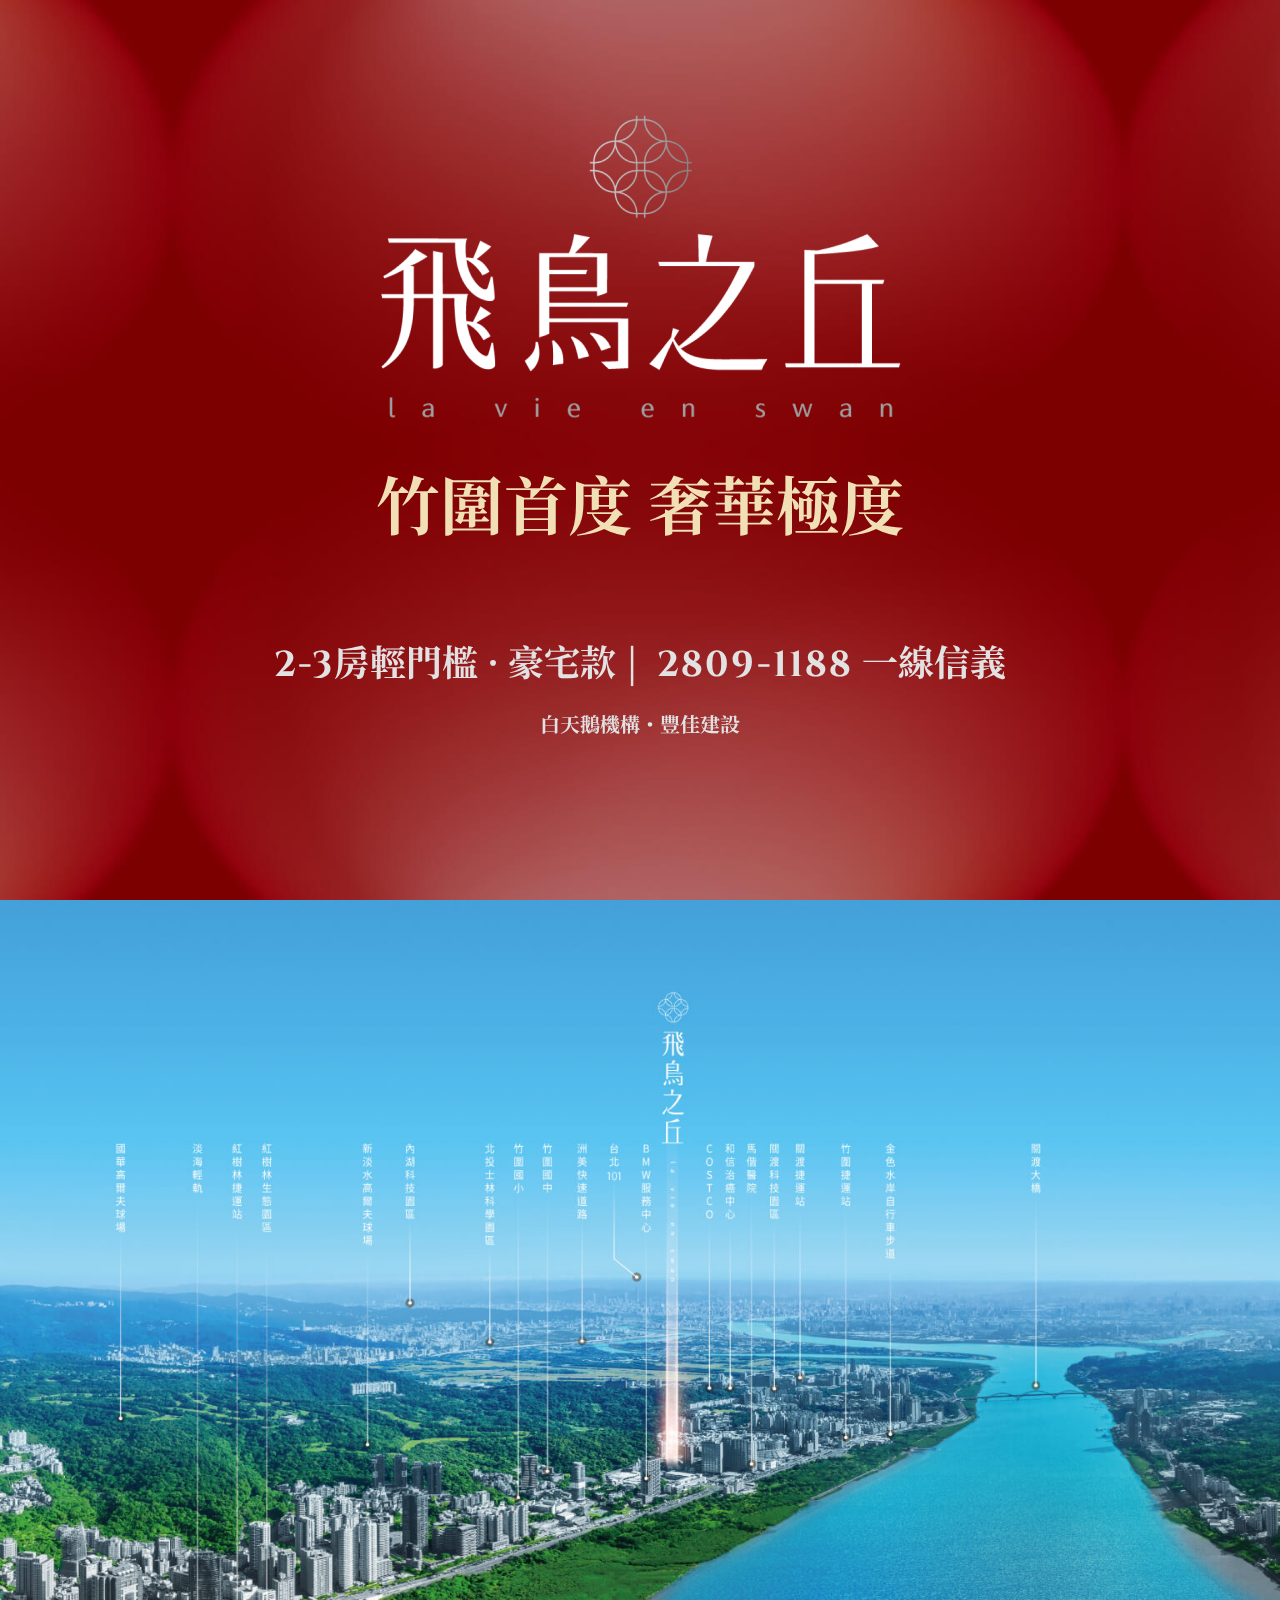
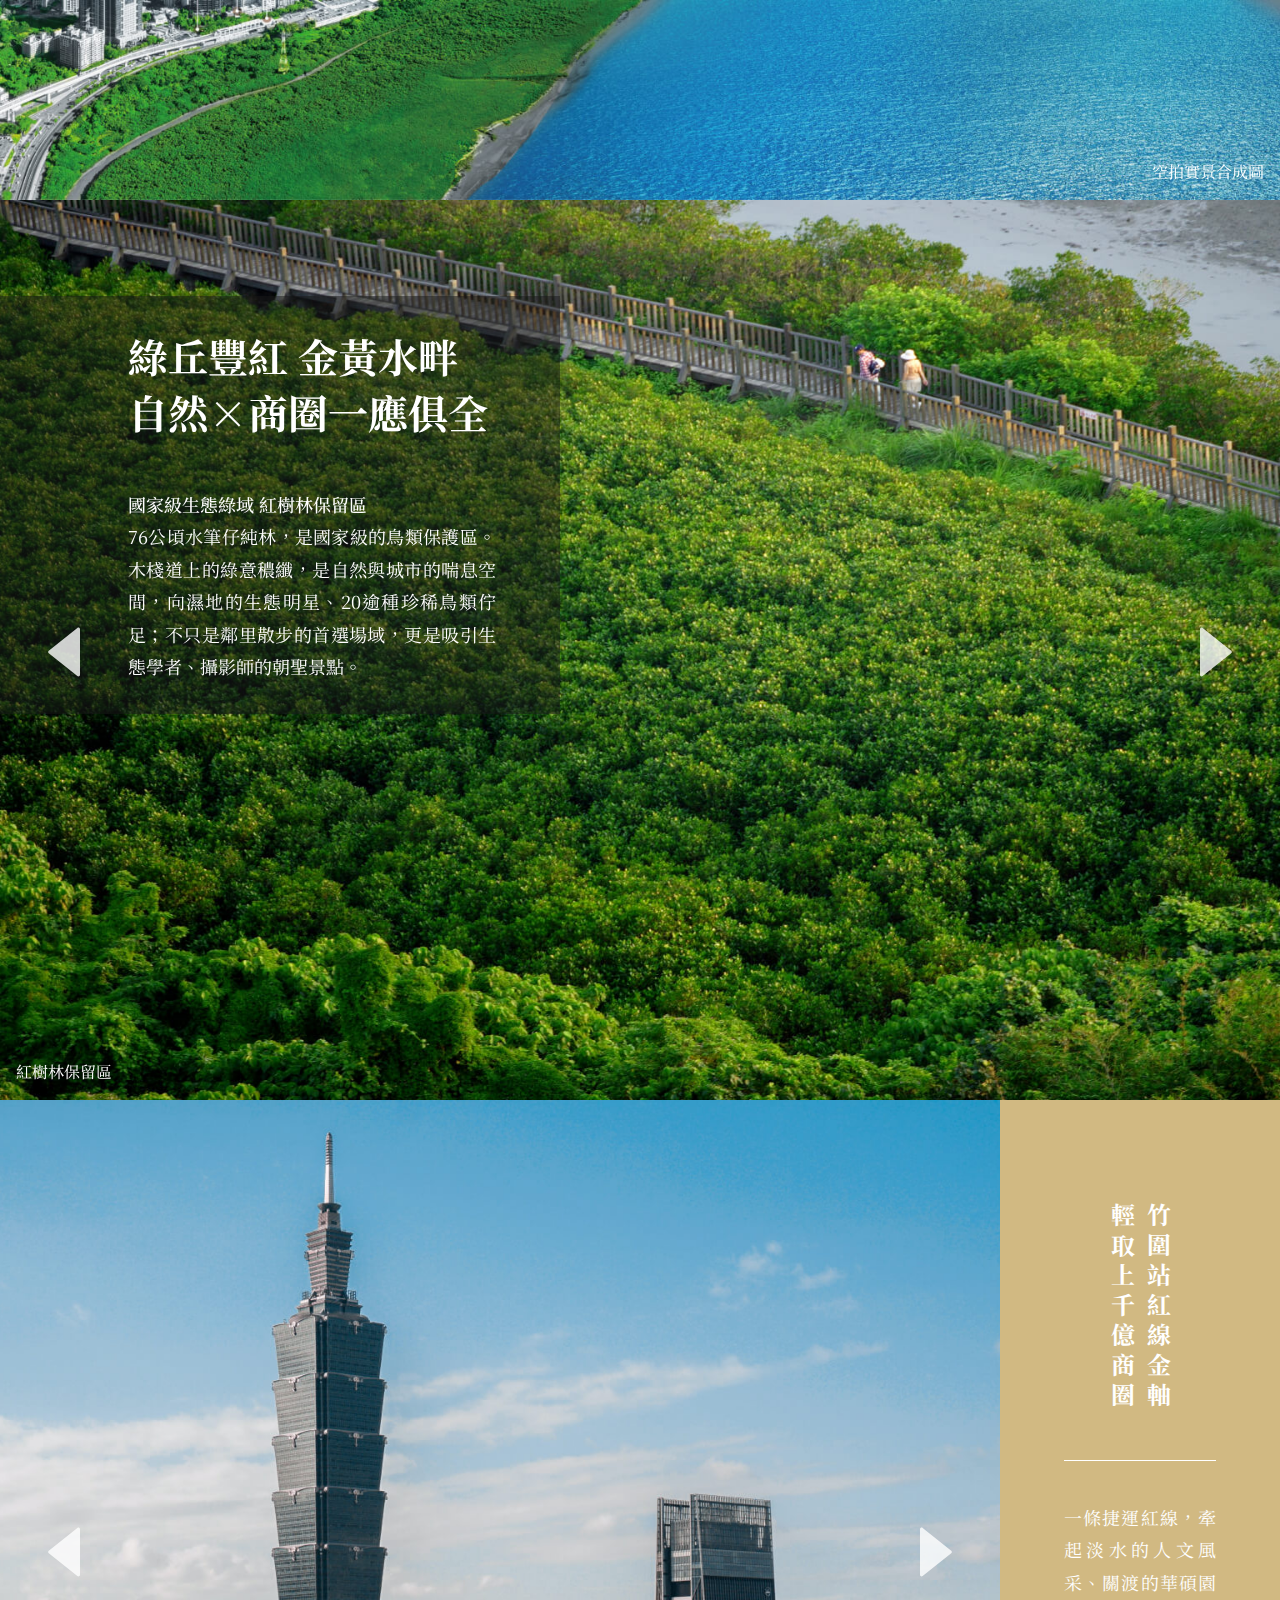
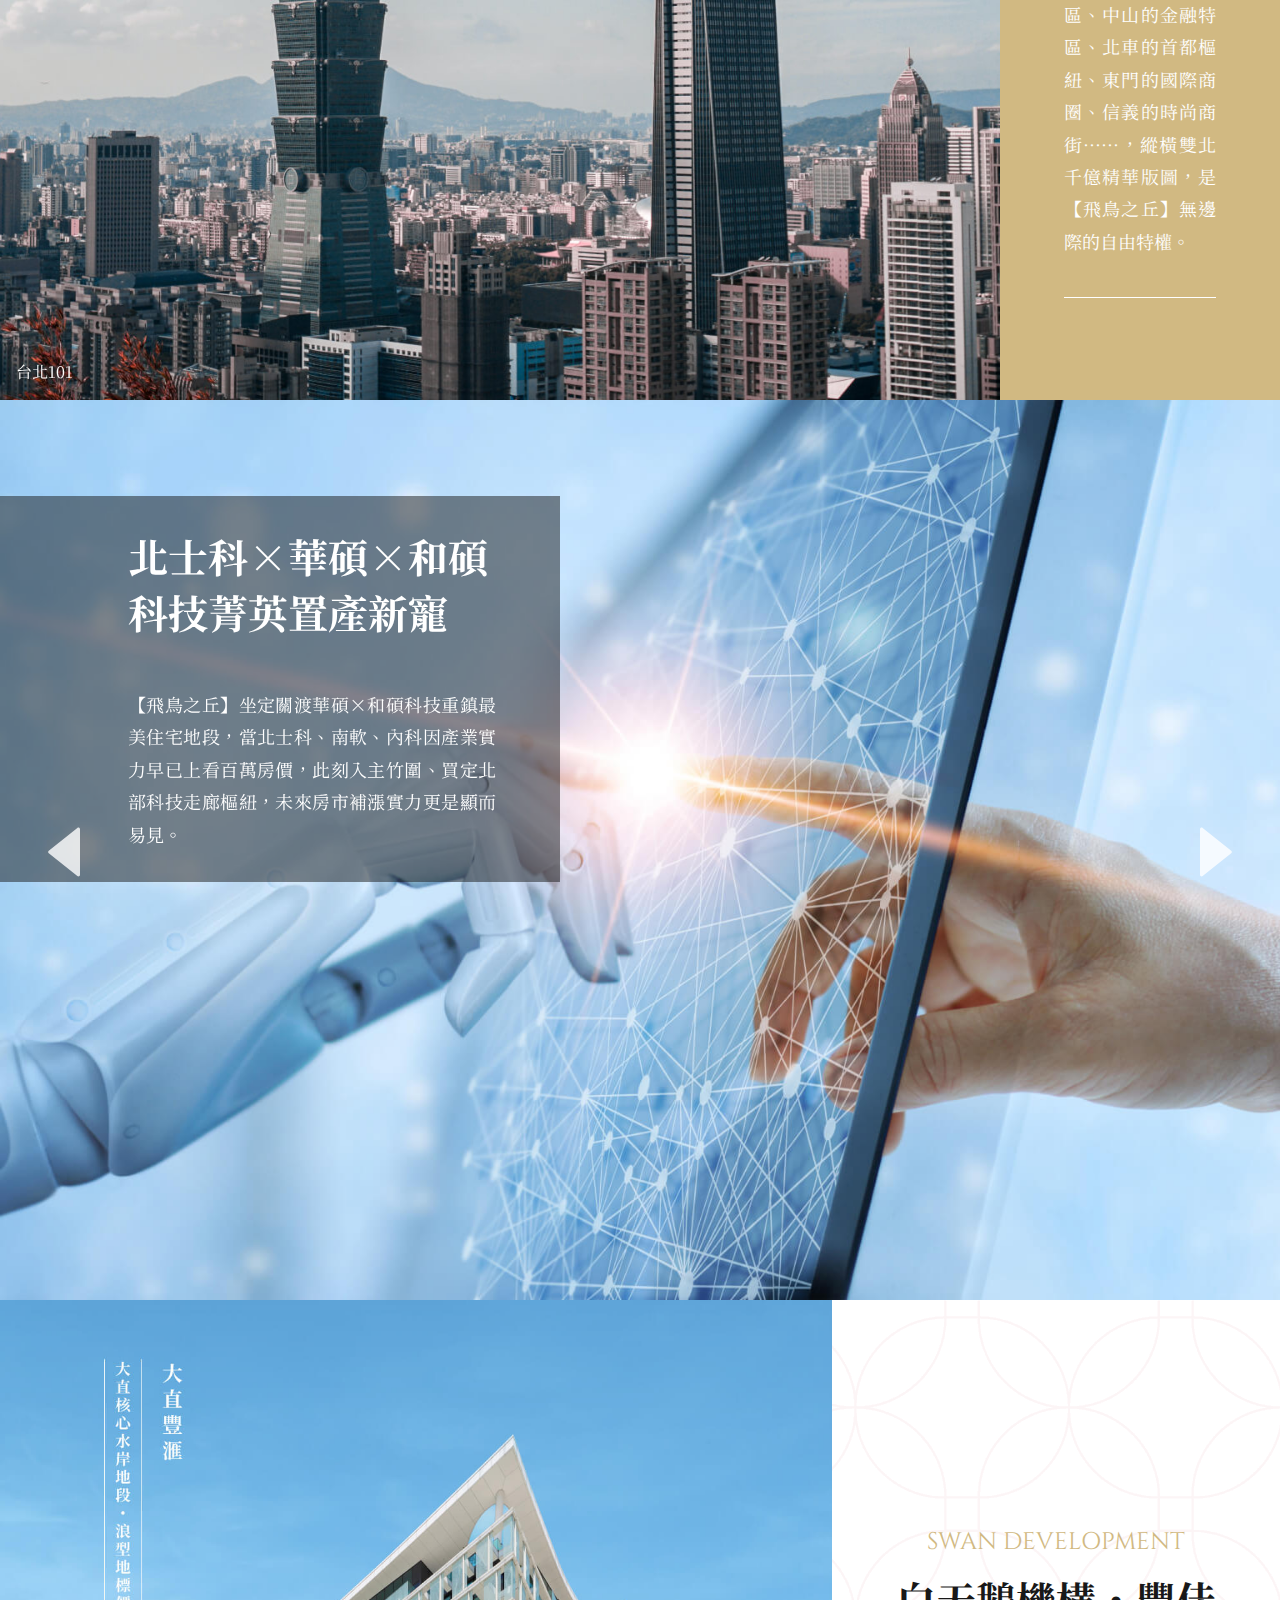
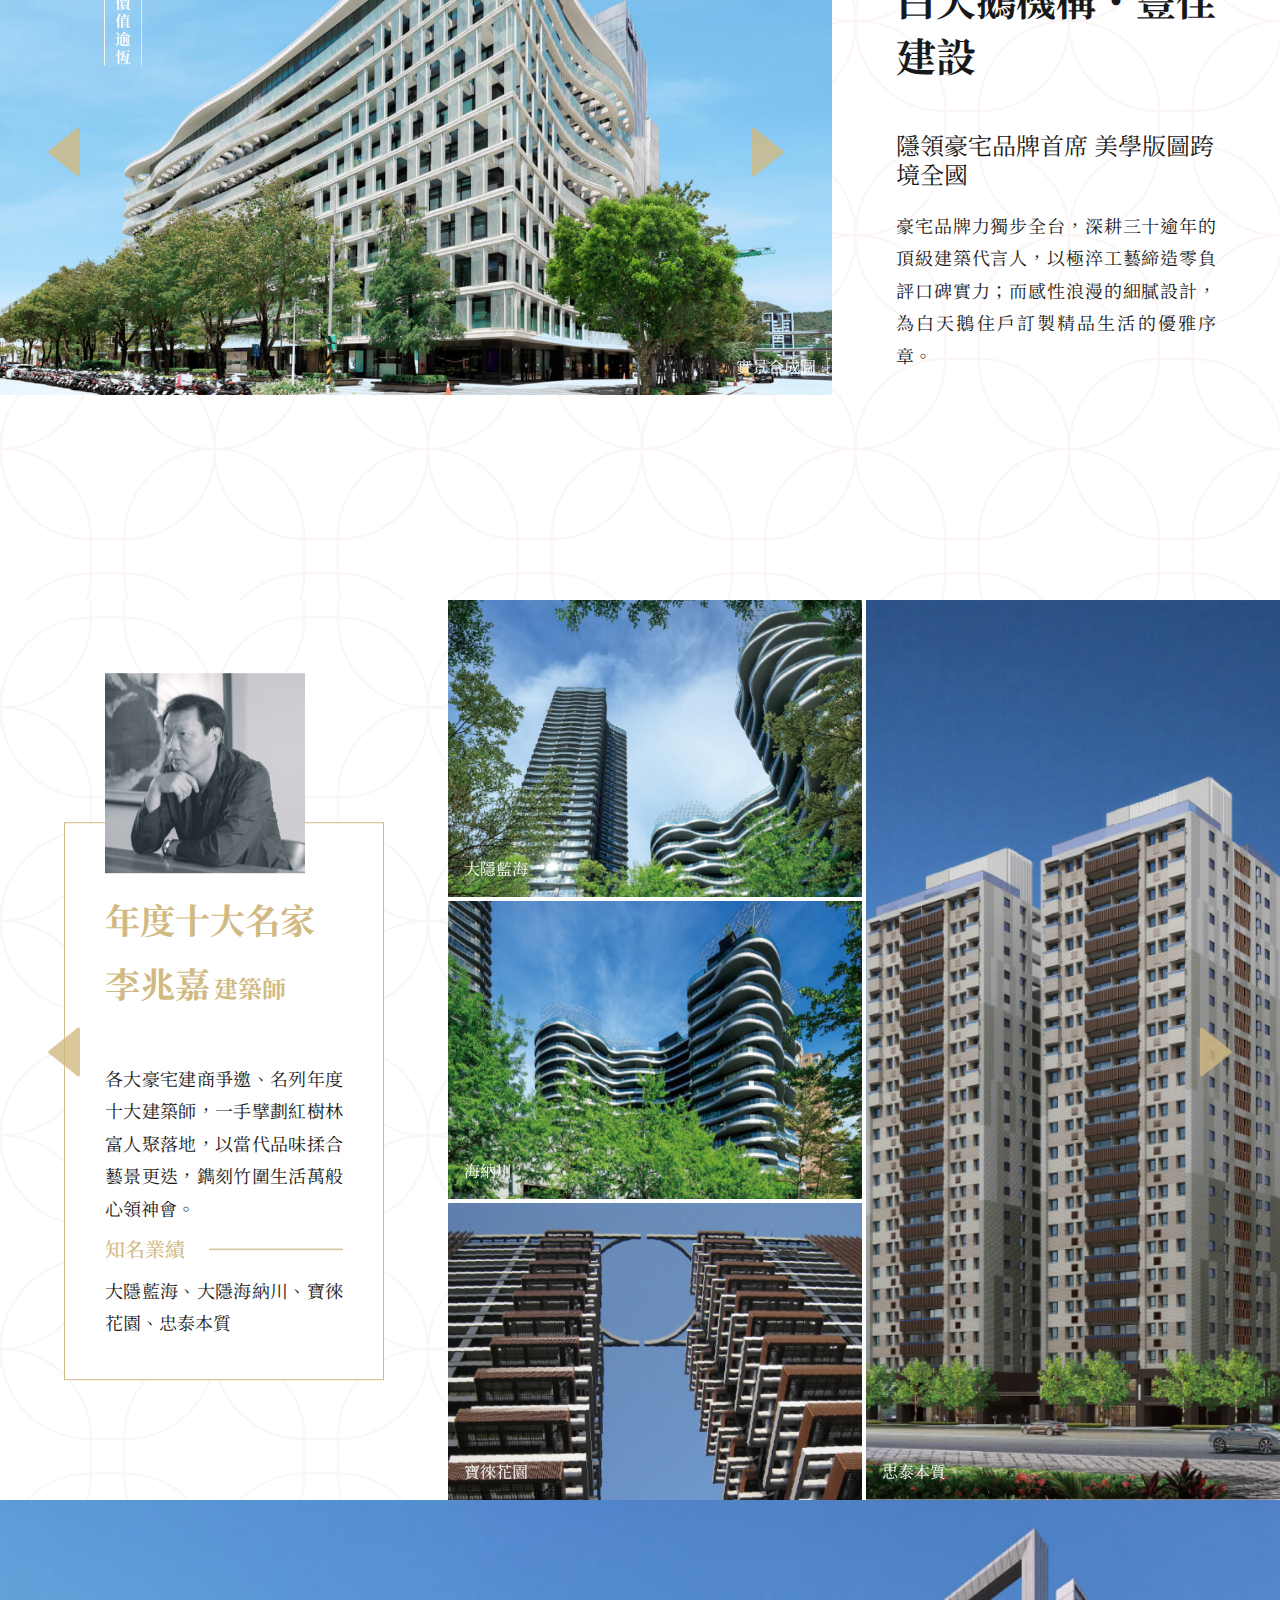
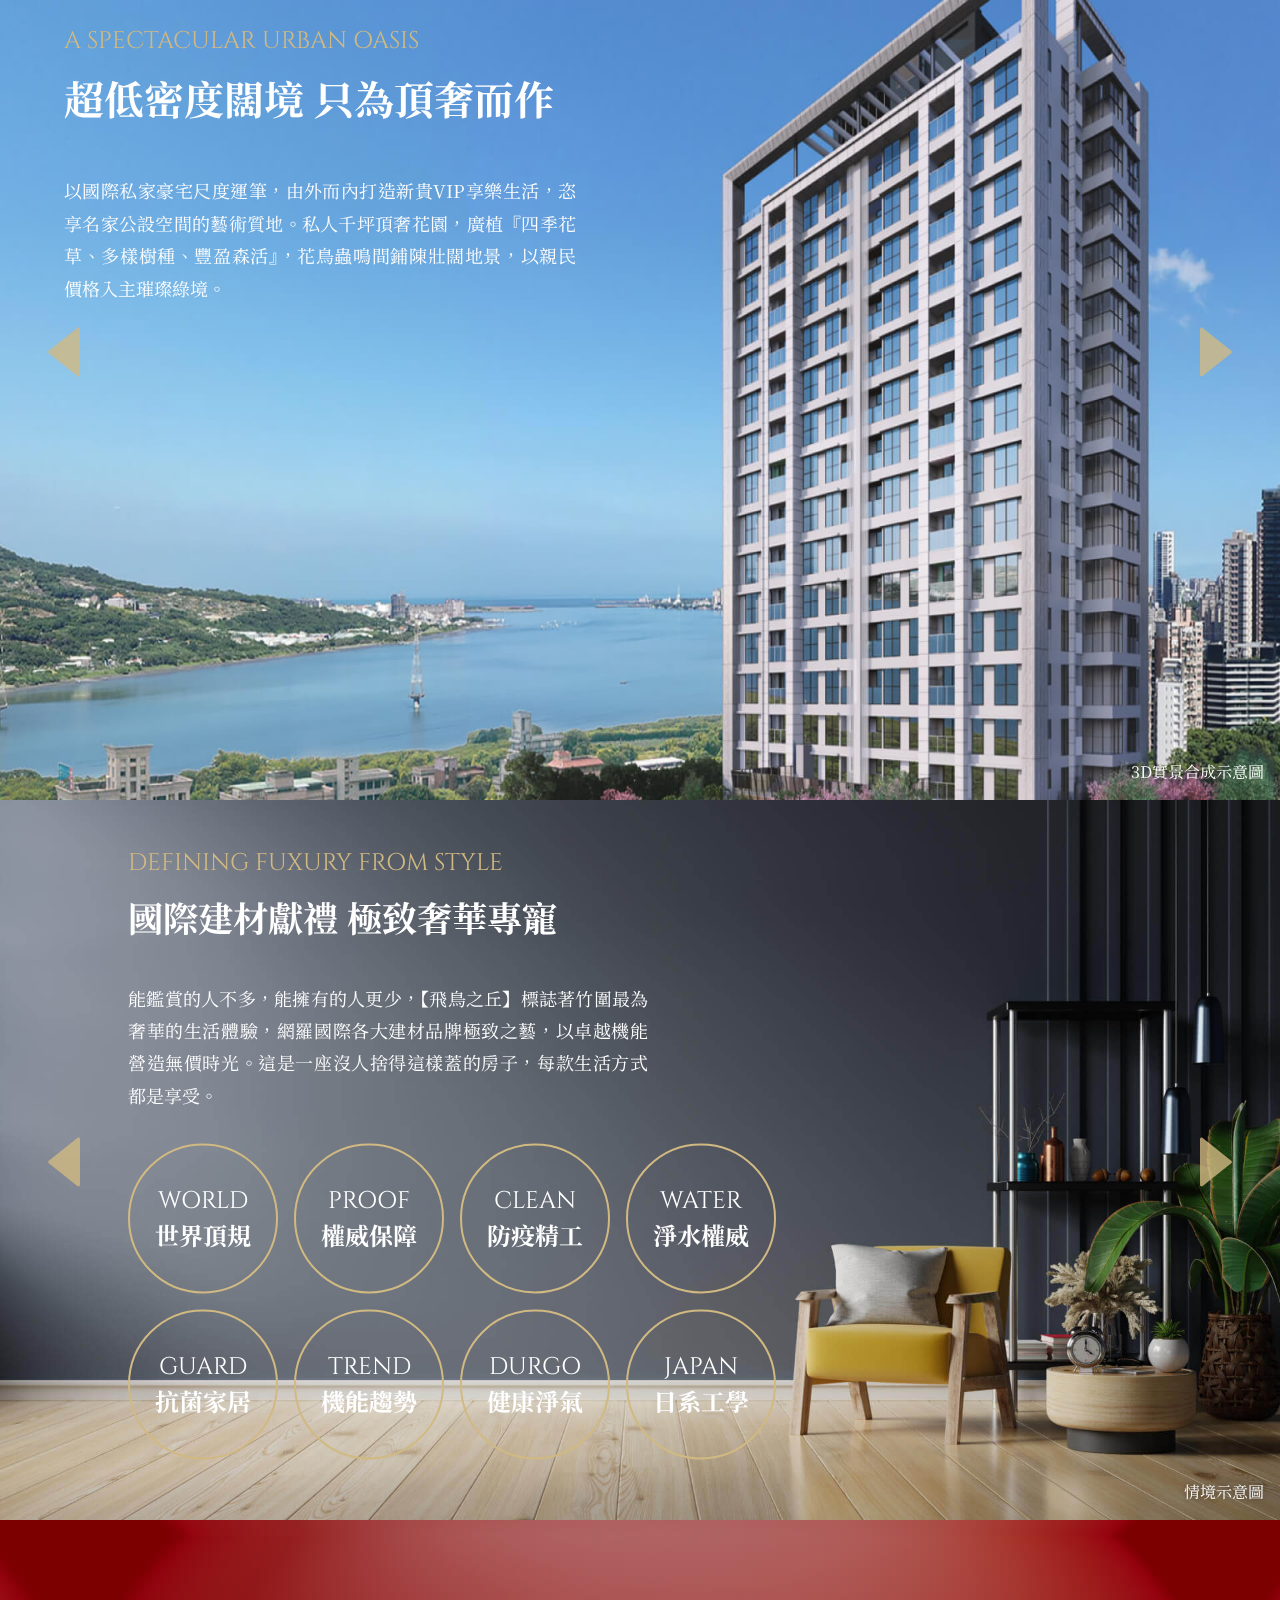
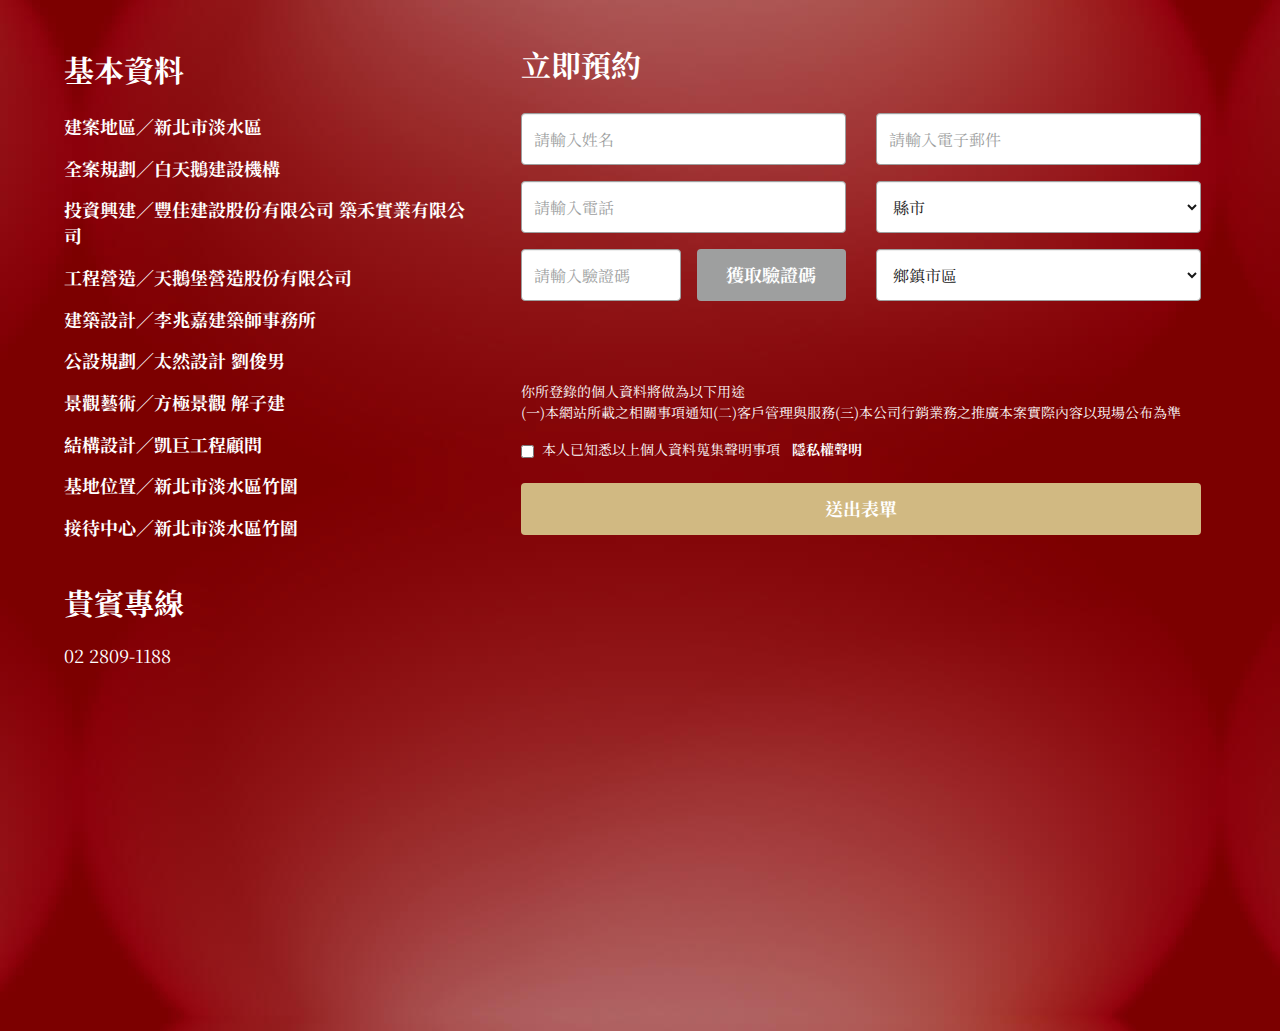
==== commit b1637bb3: "[Feat] change contain" ====
--- a/index.html
+++ b/index.html
@@ -839,7 +839,8 @@
             </thead>
             <tbody>
               <tr><td>建案地區／新北市淡水區</td></tr>
-              <tr><td>投資興建／白天鵝建設機構－豐佳建設</td></tr>
+              <tr><td>全案規劃／白天鵝建設機構</td></tr>
+              <tr><td>投資興建／豐佳建設股份有限公司 築禾實業有限公司</td></tr>
               <tr><td>工程營造／天鵝堡營造股份有限公司</td></tr>
               <tr><td>建築設計／李兆嘉建築師事務所</td></tr>
               <tr><td>公設規劃／太然設計 劉俊男</td></tr>
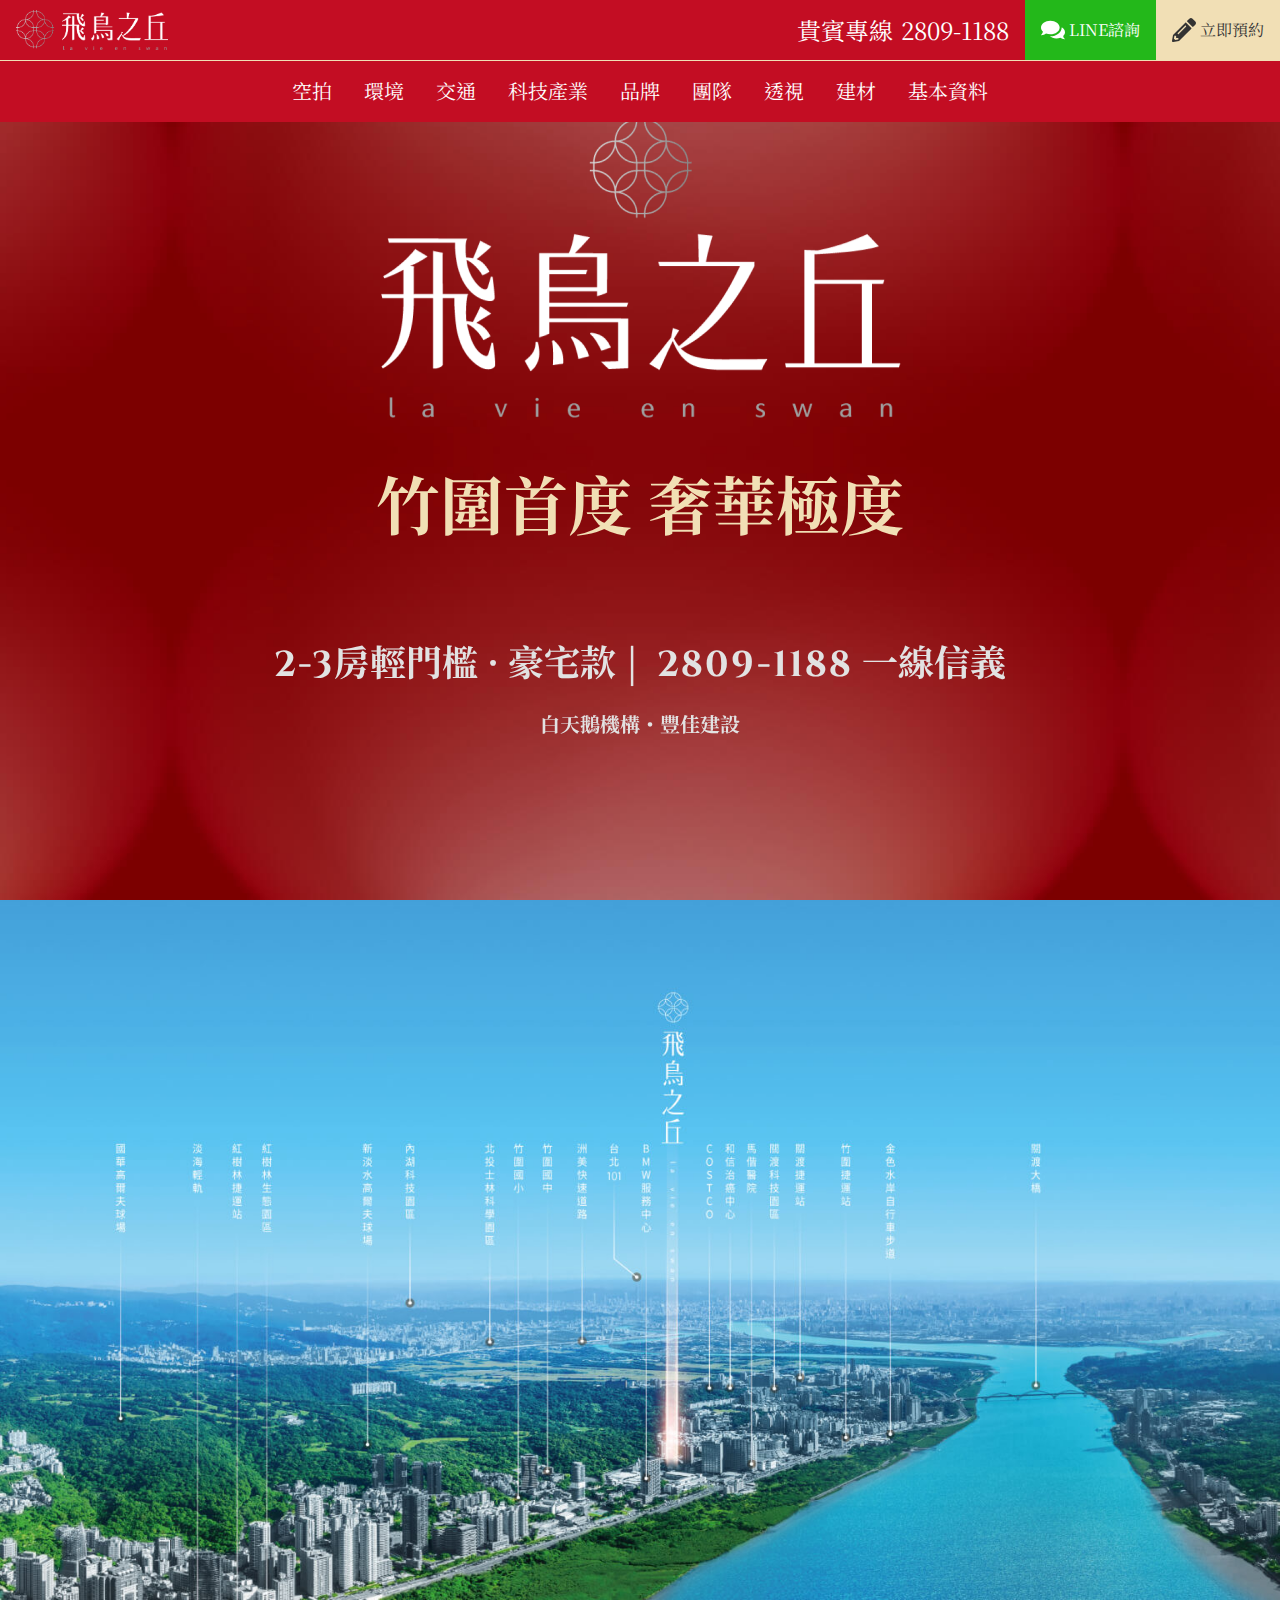
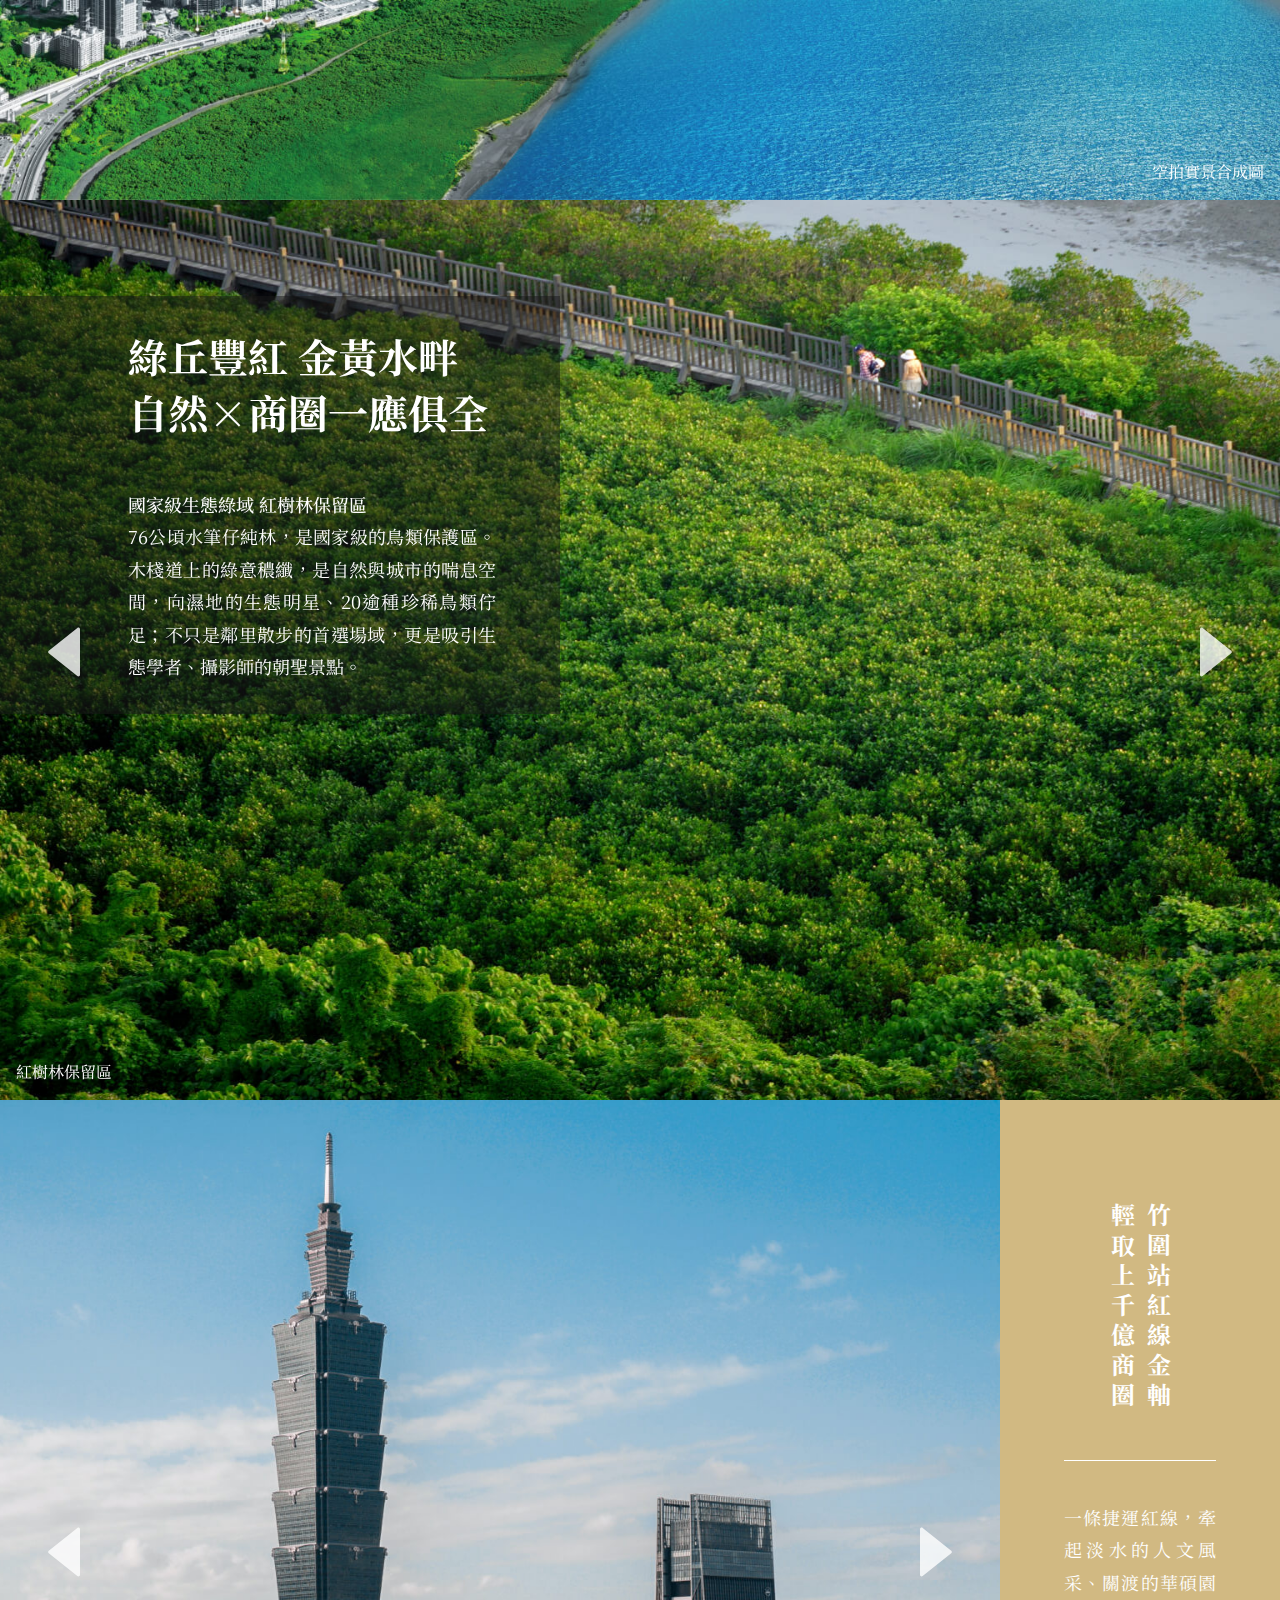
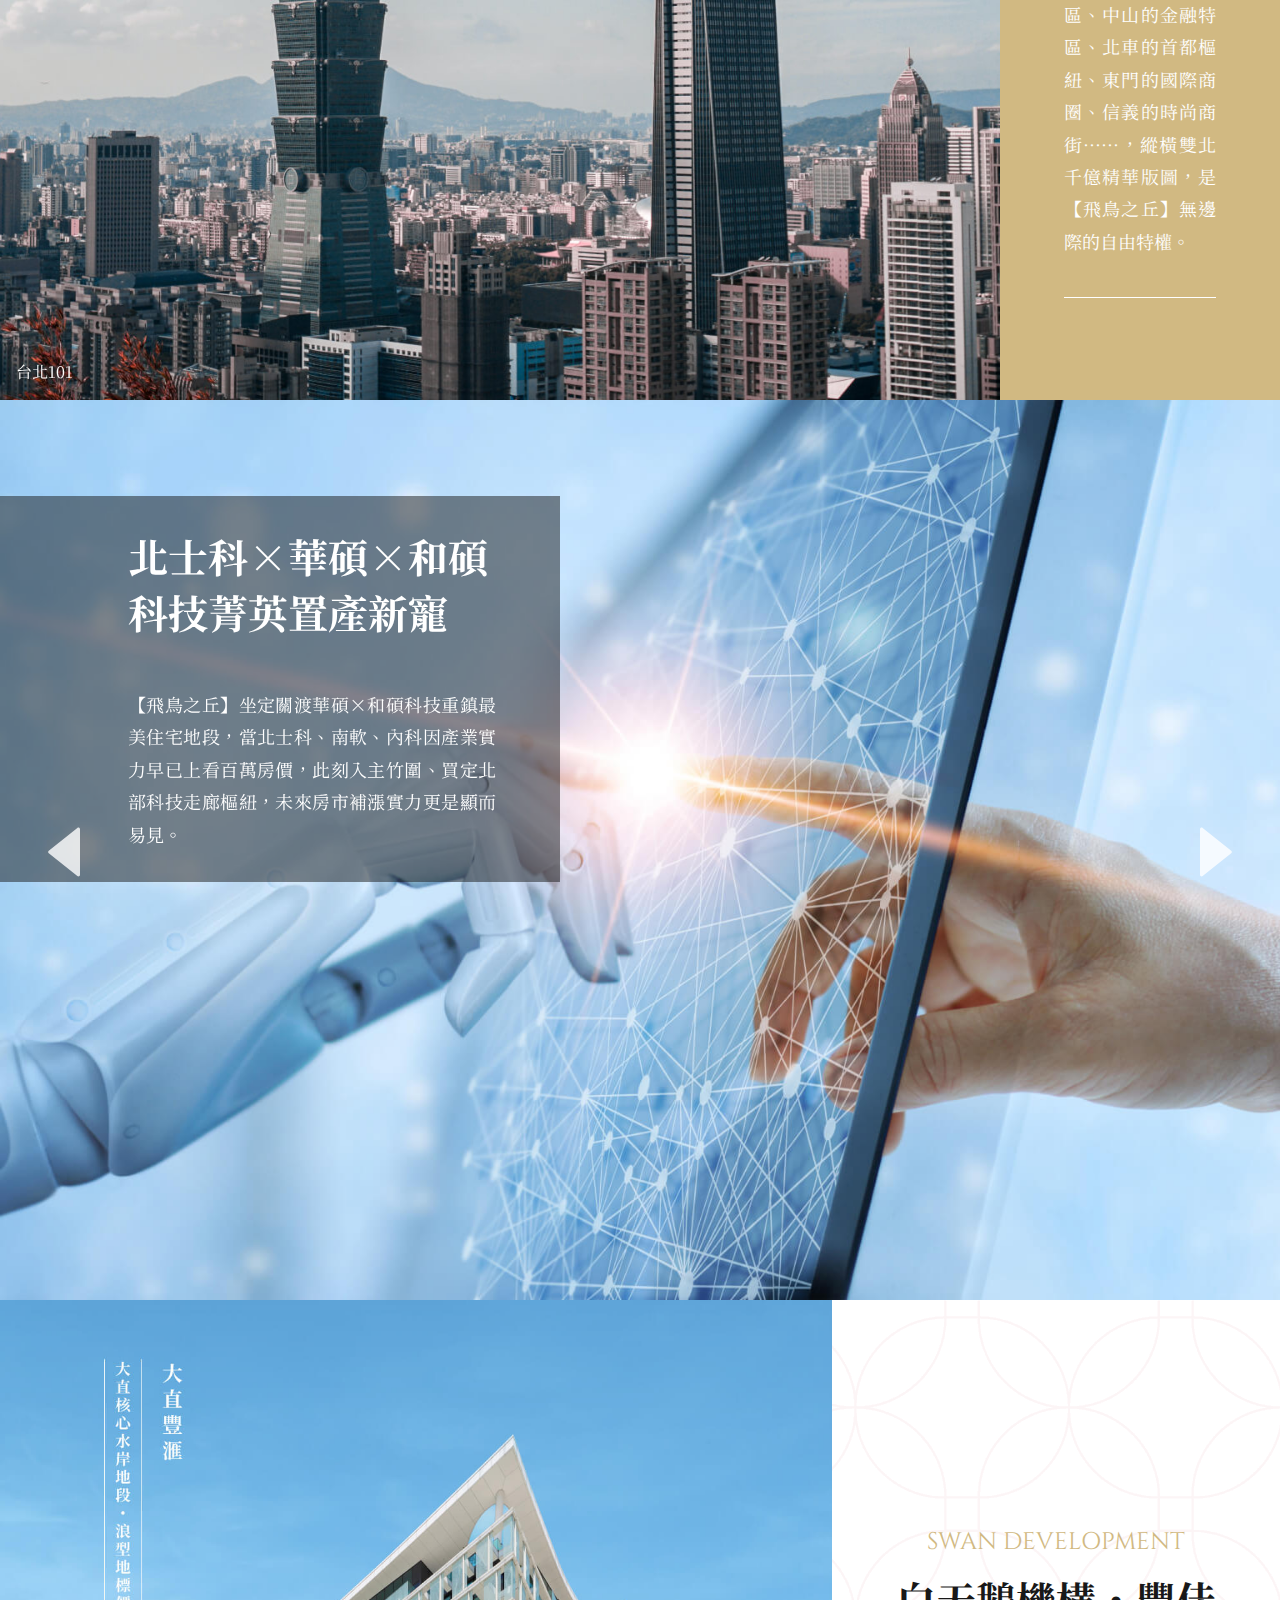
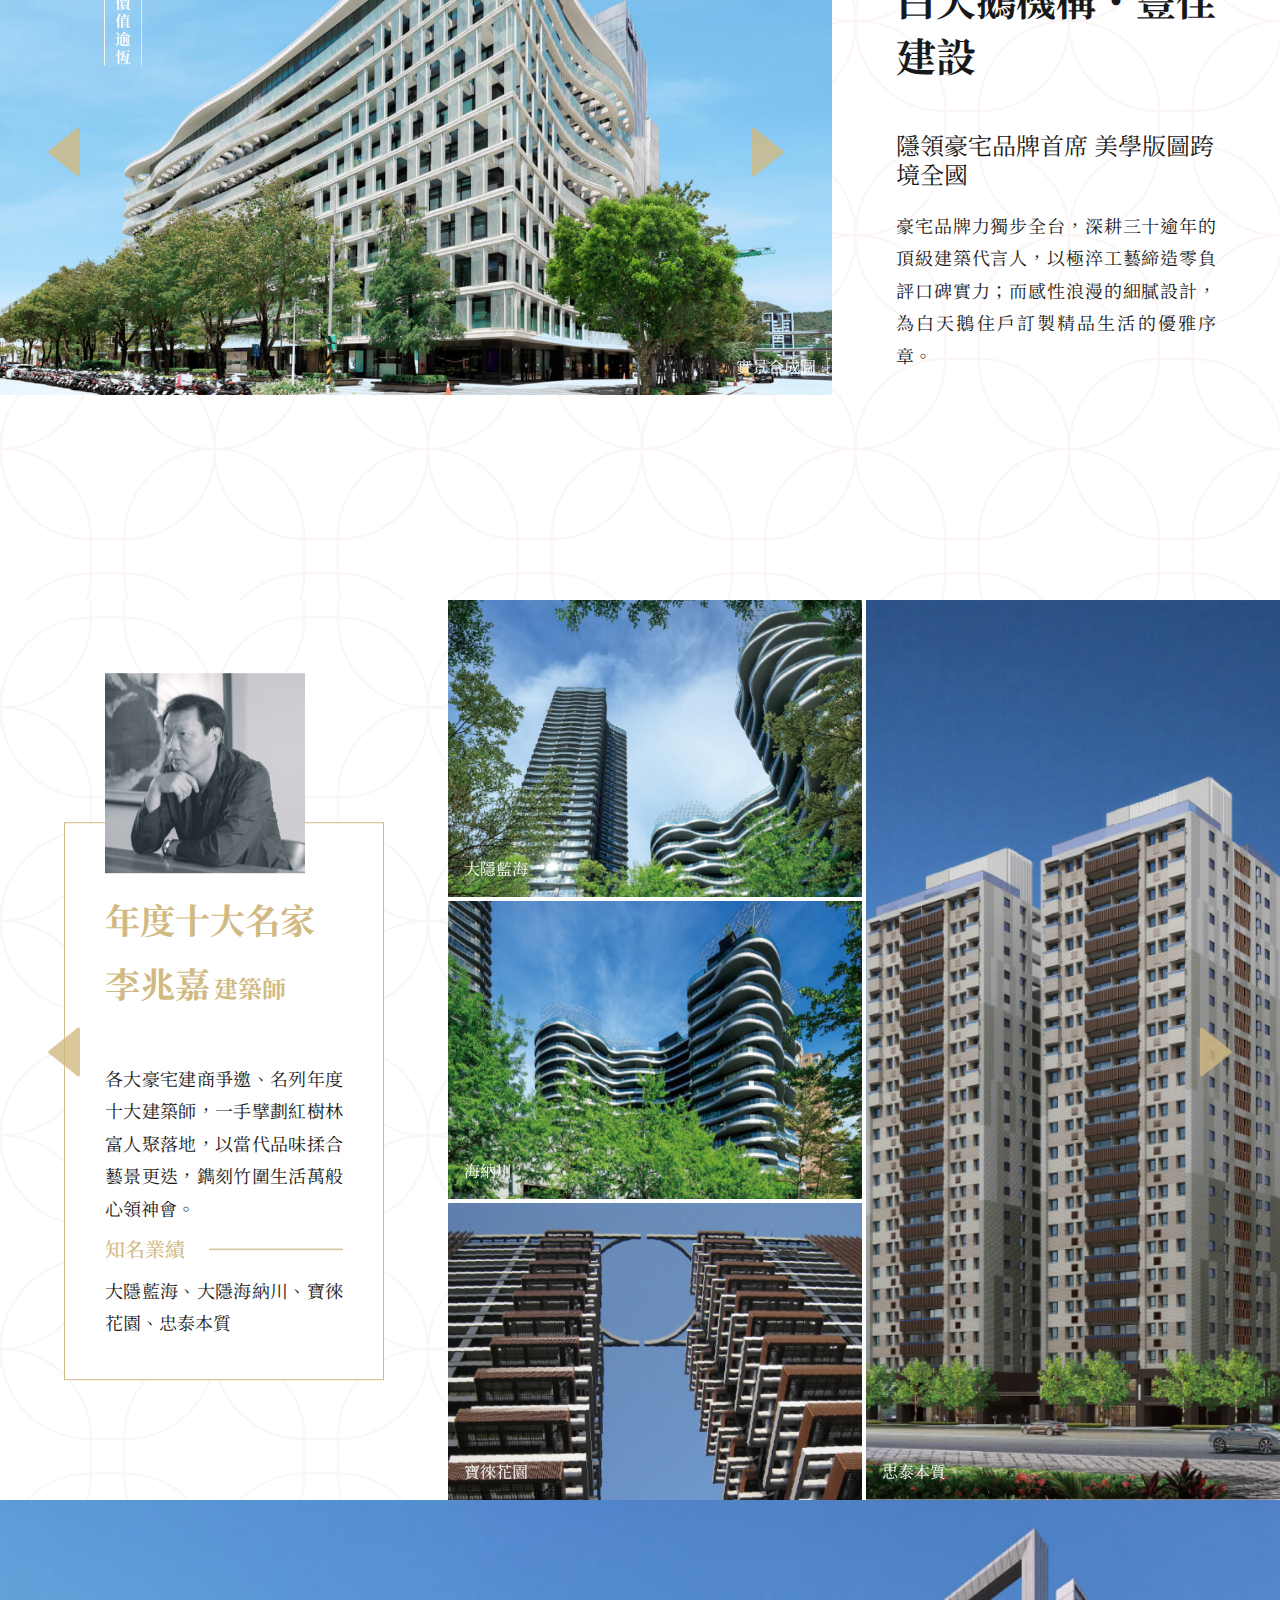
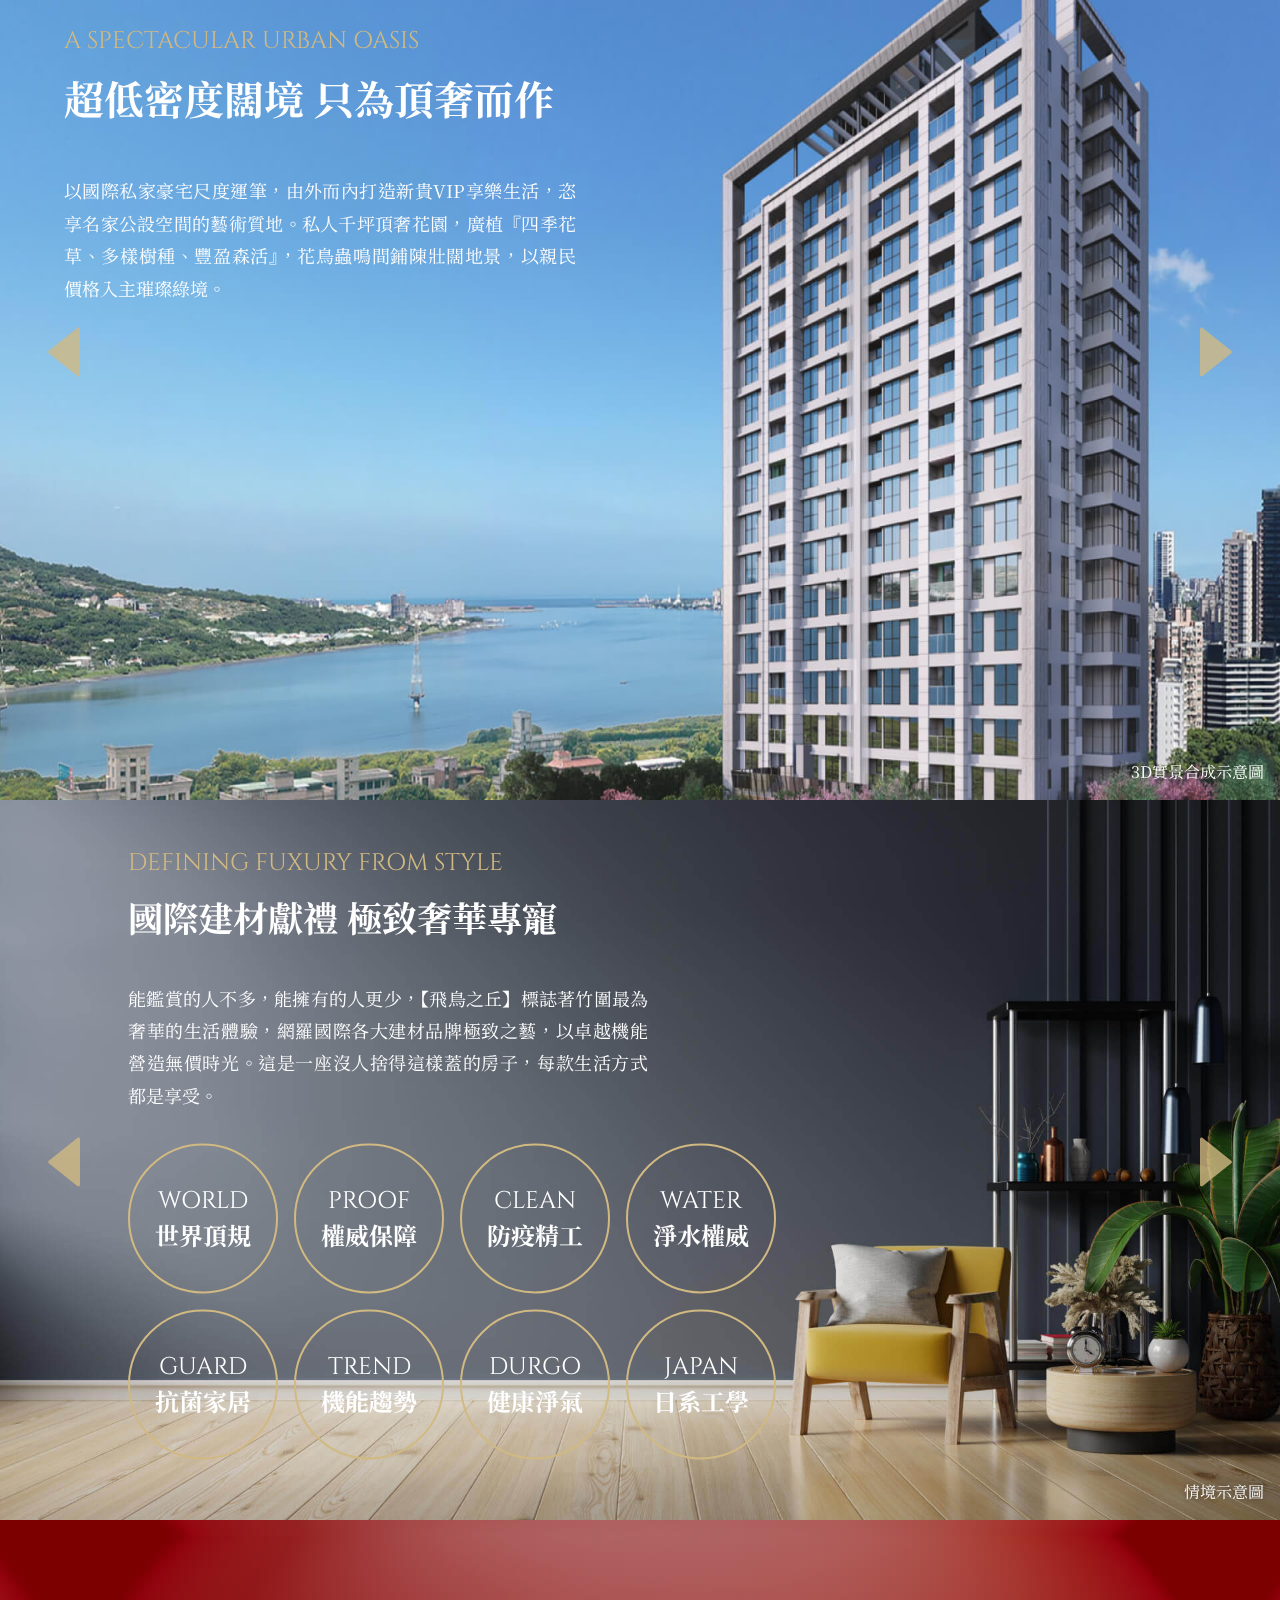
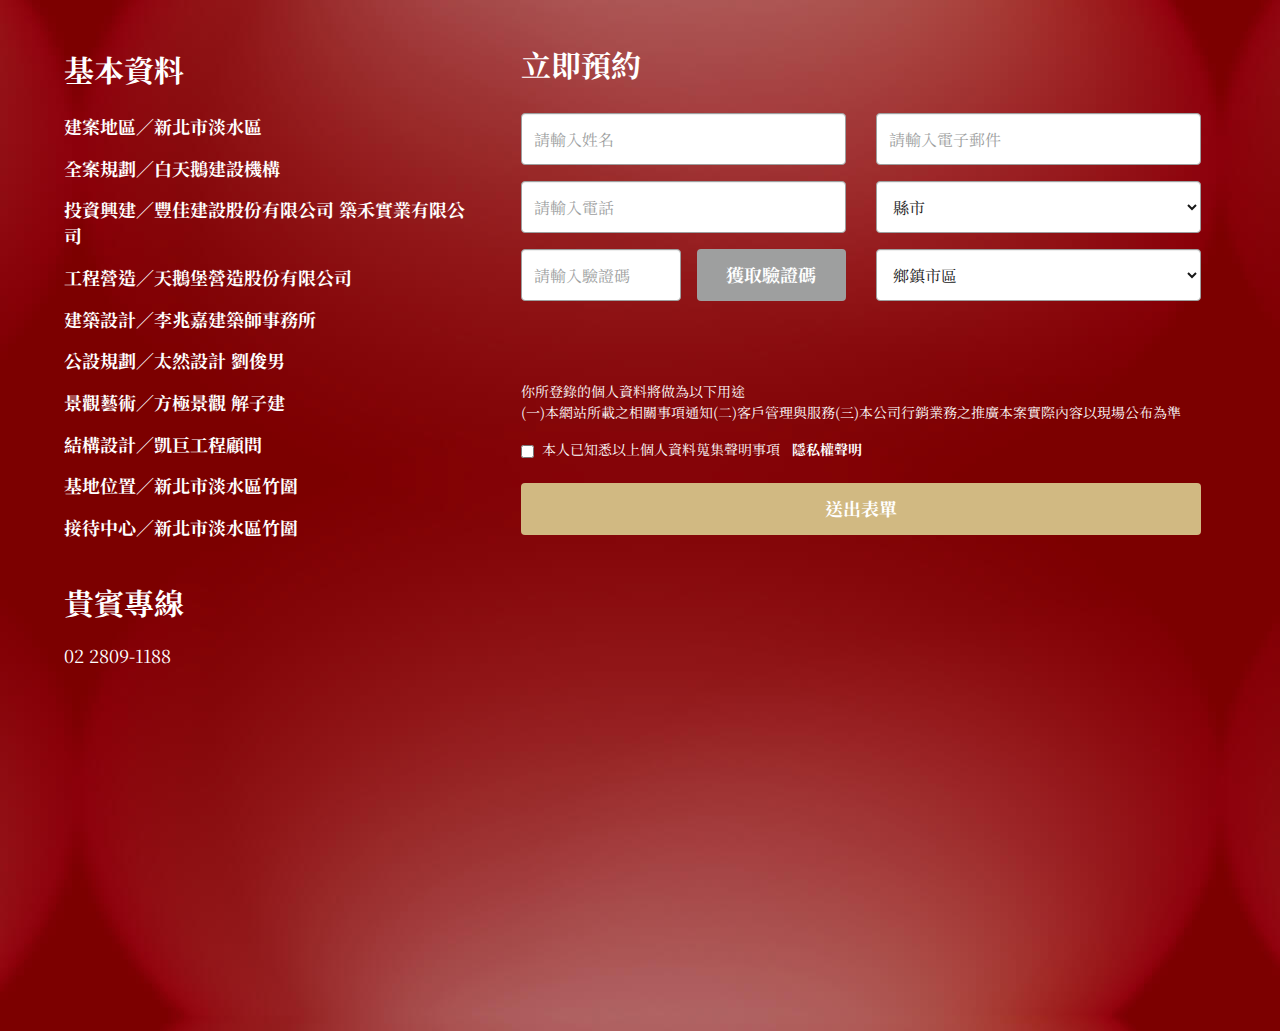
==== commit d7645908: "[Add] navigation" ====
--- a/index.html
+++ b/index.html
@@ -22,915 +22,1008 @@
 </head>
 
 <body style="cursor: auto;">
-  <!-- 主視覺 -->
-  <section id="sec0" class="section s0">
-    <picture class="img-bg">
-      <source srcset="images/s0/bg.jpg" media="(min-width: 821px) and (orientation: landscape)">
-      <source srcset="images/s0/bg-m.jpg" media="(max-width: 820px) and (orientation: portrait)">
-      <img src="images/s0/bg.jpg" alt="background">
-    </picture>
-    <div class="content">
-      <img src="images/s0/logo.png" alt="飛鳥之丘" class="logo" data-aos="fade-down" data-aos-duration="2000">
-      <h1 class="title large gradient" data-aos="fade-down" data-aos-duration="2000" data-aos-offset="-500">竹圍首度 奢華極度</h1>
-      <h2 class="title middle" data-aos="fade-up" data-aos-duration="2000" data-aos-offset="-500">
-        <span class="font-en">2-3</span>房輕門檻 · 豪宅款<span class="d-none d-md-inline divider"> | </span><br class="d-md-none" />
-        <span class="font-en">2809-1188</span> 一線信義
-      </h2>
-      <h3 class="title small" data-aos="fade-up" data-aos-duration="2000" data-aos-offset="-500">白天鵝機構・豐佳建設</h3>
-    </div>
-  </section>
-  <!-- 空拍 -->
-  <section id="sec1" class="section s1 relative">
-    <div class="dragscroll horizontal-scroll-container">
-      <img class="scroll-img" src="images/s1/img.jpg" data-width="1920" data-height="1080" alt="空拍">
-    </div>
-    <span class="img-tag right">空拍實景合成圖</span>
-    <div class="toast">可以左右滾動</div>
-    <div class="content">
-      <h3 class="title-en" data-aos="fade-right" data-aos-duration="2000" data-aos-anchor-placement="bottom-bottom">WITH NATURE AND PROSPEROUS</h3>
-      <h2 class="title white" data-aos="fade-right" data-aos-duration="2000" data-aos-anchor-placement="bottom-bottom">千坪核心綠境 竹圍紅線金軸</h2>
-    </div>
-  </section>
-    <!-- 周邊環境 -->
-  <section id="sec7" class="section s7 pattern-g">
-    <div id="swiper-s7" class="swiper">
-      <div class="swiper-wrapper">
-        <div class="swiper-slide">
-          <div class="relative">
-            <img src="images/s7/img-2.jpg" alt="紅樹林保留區">
-            <span class="img-tag">紅樹林保留區</span>
-          </div>
-          <div class="content white">
-            <h2 class="title">綠丘豐紅 金黃水畔<br />自然×商圈一應俱全</h2>
-            <h3 class="para">國家級生態綠域 紅樹林保留區</h3>
-            <p class="para">
-              76公頃水筆仔純林，是國家級的鳥類保護區。木棧道上的綠意穠纖，是自然與城市的喘息空間，向濕地的生態明星、20逾種珍稀鳥類佇足；不只是鄰里散步的首選場域，更是吸引生態學者、攝影師的朝聖景點。
-            </p>
-          </div>
-        </div>
-        <div class="swiper-slide">
-          <div class="relative">
-            <img src="images/s7/img-3.jpg" alt="台北藝術大學">
-            <span class="img-tag">台北藝術大學</span>
-          </div>
-          <div class="content white">
-            <h2 class="title">綠丘豐紅 金黃水畔<br />自然×商圈一應俱全</h2>
-            <h3 class="para">讓日常對話文創 台北藝術大學</h3>
-            <p class="para">
-              沿坡而上的藝術校園、別出心裁的美學雕琢，與【飛鳥之丘】生活唱和。隨處的裝置藝術、人文小舖、斑斕花徑，都為學生和居民的日常催生無數感動，不只是校園，更是一場丘陵美學的展演。
-            </p>
-          </div>
-        </div>
-        <div class="swiper-slide">
-          <div class="relative">
-            <img src="images/s7/img-4.jpg" alt="民權路商圈">
-            <span class="img-tag">民權路商圈</span>
-          </div>
-          <div class="content white">
-            <h2 class="title">綠丘豐紅 金黃水畔<br />自然×商圈一應俱全</h2>
-            <h3 class="para">民權路商圈 豐足機能繁華聚落</h3>
-            <p class="para">
-              民權路商圈位處竹圍出入台北的咽喉要道，生活機能完備，全聯福利中心、各式美食小吃、連鎖名店、在地料理隨手可得，【飛鳥之丘】不到3分鐘車程，即能擁有城心繁華生活圈。
-            </p>
-          </div>
-        </div>
-        <div class="swiper-slide">
-          <div class="relative">
-            <img src="images/s7/img-5.jpg" alt="淡水老街">
-            <span class="img-tag">淡水老街</span>
-          </div>
-          <div class="content white">
-            <h2 class="title">綠丘豐紅 金黃水畔<br />自然×商圈一應俱全</h2>
-            <h3 class="para">永遠賞玩不盡的生活 淡水老街</h3>
-            <p class="para">
-              從淡水捷運站信步及至，「淡水老街」不僅早已是全台知名熱門景點，同時也吸引不少外國遊客慕名而來，在地美食、古蹟巡禮、夕陽海景，在這的一年365天，永遠也賞玩不盡淡水的美。
-            </p>
-          </div>
-        </div>
-      </div>
-      <div class="swiper-button-prev white">
-        <svg width="39" height="60" viewBox="0 0 39 60" fill="none" xmlns="http://www.w3.org/2000/svg">
-          <path opacity="0.8"
-            d="M0.952178 28.4383C-0.0486383 29.2389 -0.0486385 30.7611 0.952174 31.5617L35.7506 59.4005C37.0601 60.4481 39 59.5158 39 57.8387L39 30L39 2.16125C39 0.484238 37.0601 -0.448109 35.7506 0.59951L0.952178 28.4383Z" />
+  <header class="header">
+    <nav class="contact-nav">
+      <img class="nav-logo" src="images/logo.png" alt="飛鳥之丘">
+      <div class="contact-number">
+        <span>貴賓專線</span>
+        <span>2809-1188</span>
+      </div>
+      <ul class="contact-list">
+        <li class="contact-item">
+          <a href="#" class="contact-link line">
+            <svg class="contact-icon" aria-hidden="true" data-prefix="fas" data-icon="comments" role="img"
+              xmlns="http://www.w3.org/2000/svg" viewBox="0 0 576 512" data-fa-i2svg="">
+              <path fill="currentColor"
+                d="M224 358.857c-37.599 0-73.027-6.763-104.143-18.7-31.375 24.549-69.869 39.508-110.764 43.796a8.632 8.632 0 0 1-.89.047c-3.736 0-7.111-2.498-8.017-6.061-.98-3.961 2.088-6.399 5.126-9.305 15.017-14.439 33.222-25.79 40.342-74.297C17.015 266.886 0 232.622 0 195.429 0 105.16 100.297 32 224 32s224 73.159 224 163.429c-.001 90.332-100.297 163.428-224 163.428zm347.067 107.174c-13.944-13.127-30.849-23.446-37.46-67.543 68.808-64.568 52.171-156.935-37.674-207.065.031 1.334.066 2.667.066 4.006 0 122.493-129.583 216.394-284.252 211.222 38.121 30.961 93.989 50.492 156.252 50.492 34.914 0 67.811-6.148 96.704-17 29.134 22.317 64.878 35.916 102.853 39.814 3.786.395 7.363-1.973 8.27-5.467.911-3.601-1.938-5.817-4.759-8.459z">
+              </path>
+            </svg>
+            <span>LINE諮詢</span>
+          </a>
+        </li>
+        <li class="contact-item">
+          <a href="#" class="contact-link reserve">
+            <svg class="contact-icon" aria-hidden="true" data-prefix="fas" data-icon="pencil-alt"
+              role="img" xmlns="http://www.w3.org/2000/svg" viewBox="0 0 512 512" data-fa-i2svg="">
+              <path fill="currentColor"
+                d="M497.9 142.1l-46.1 46.1c-4.7 4.7-12.3 4.7-17 0l-111-111c-4.7-4.7-4.7-12.3 0-17l46.1-46.1c18.7-18.7 49.1-18.7 67.9 0l60.1 60.1c18.8 18.7 18.8 49.1 0 67.9zM284.2 99.8L21.6 362.4.4 483.9c-2.9 16.4 11.4 30.6 27.8 27.8l121.5-21.3 262.6-262.6c4.7-4.7 4.7-12.3 0-17l-111-111c-4.8-4.7-12.4-4.7-17.1 0zM124.1 339.9c-5.5-5.5-5.5-14.3 0-19.8l154-154c5.5-5.5 14.3-5.5 19.8 0s5.5 14.3 0 19.8l-154 154c-5.5 5.5-14.3 5.5-19.8 0zM88 424h48v36.3l-64.5 11.3-31.1-31.1L51.7 376H88v48z">
+              </path>
+            </svg>
+            <span>立即預約</span>
+          </a>
+        </li>
+      </ul>
+      <div class="menu-button">
+        <svg class="hamburger" width="120" height="102" viewBox="0 0 120 102" fill="none" xmlns="http://www.w3.org/2000/svg">
+          <rect width="120" height="10" fill="currentColor" />
+          <rect x="38" y="46" width="82" height="10" fill="currentColor" />
+          <rect y="92" width="120" height="10" fill="currentColor" />
         </svg>
       </div>
-      <div class="swiper-button-next white">
-        <svg width="39" height="60" viewBox="0 0 39 60" fill="none" xmlns="http://www.w3.org/2000/svg">
-          <path opacity="0.8"
-            d="M38.0478 31.5617C39.0486 30.7611 39.0486 29.2389 38.0478 28.4383L3.24939 0.599514C1.93987 -0.448107 0 0.484238 0 2.16125V30V57.8388C0 59.5158 1.93986 60.4481 3.24939 59.4005L38.0478 31.5617Z" />
-        </svg>
-      </div>
-    </div>
-  </section>
-    <!-- 捷運交通 -->
-  <section id="sec6" class="section s6">
-    <div id="swiper-s6" class="swiper">
-      <div class="swiper-wrapper">
-        <div class="swiper-slide">
-          <img src="images/s6/img-1.jpg" alt="台北101">
-          <span class="img-tag">台北101</span>
-        </div>
-        <div class="swiper-slide">
-          <img src="images/s6/img-2.jpg" alt="台北車站雙子星">
-          <span class="img-tag">台北車站雙子星</span>
-        </div>
-        <div class="swiper-slide">
-          <img src="images/s6/img-3.jpg" alt="大安森林公園">
-          <span class="img-tag">大安森林公園</span>
-        </div>
-        <div class="swiper-slide">
-          <img src="images/s6/img-4.jpg" alt="淡水漁人碼頭">
-          <span class="img-tag">淡水漁人碼頭</span>
-        </div>
-        <div class="swiper-slide">
-          <img src="images/s6/img-5.jpg" alt="捷運竹圍站">
-          <span class="img-tag">捷運竹圍站</span>
-        </div>
-      </div>
-      <div class="swiper-button-prev white">
-        <svg width="39" height="60" viewBox="0 0 39 60" fill="none" xmlns="http://www.w3.org/2000/svg">
-          <path opacity="0.8"
-            d="M0.952178 28.4383C-0.0486383 29.2389 -0.0486385 30.7611 0.952174 31.5617L35.7506 59.4005C37.0601 60.4481 39 59.5158 39 57.8387L39 30L39 2.16125C39 0.484238 37.0601 -0.448109 35.7506 0.59951L0.952178 28.4383Z" />
-        </svg>
-      </div>
-      <div class="swiper-button-next white">
-        <svg width="39" height="60" viewBox="0 0 39 60" fill="none" xmlns="http://www.w3.org/2000/svg">
-          <path opacity="0.8"
-            d="M38.0478 31.5617C39.0486 30.7611 39.0486 29.2389 38.0478 28.4383L3.24939 0.599514C1.93987 -0.448107 0 0.484238 0 2.16125V30V57.8388C0 59.5158 1.93986 60.4481 3.24939 59.4005L38.0478 31.5617Z" />
-        </svg>
-      </div>
-    </div>
-    <div class="content">
-      <h2 class="title vertical_write">
-        竹圍站紅線金軸<br />
-        輕取上千億商圈
-      </h2>
-      <p class="para">
-        一條捷運紅線，牽起淡水的人文風采、關渡的華碩園區、中山的金融特區、北車的首都樞紐、東門的國際商圈、信義的時尚商街⋯⋯，縱橫雙北千億精華版圖，是【飛鳥之丘】無邊際的自由特權。
-      </p>
-    </div>
-  </section>
-  <!-- 科技產業 -->
-  <section id="sec8" class="section s7 pattern-g">
-    <div id="swiper-s8" class="swiper">
-      <div class="swiper-wrapper">
-        <div class="swiper-slide">
-          <div class="relative">
-            <img src="images/s7/img-1.jpg" alt="北士科">
-          </div>
-          <div class="content white">
-            <h2 class="title">北士科×華碩×和碩<br />科技菁英置產新寵</h2>
-            <p class="para">
-              【飛鳥之丘】坐定關渡華碩×和碩科技重鎮最美住宅地段，當北士科、南軟、內科因產業實力早已上看百萬房價，此刻入主竹圍、買定北部科技走廊樞紐，未來房市補漲實力更是顯而易見。
-            </p>
-          </div>
-        </div>
-        <div class="swiper-slide">
-          <div class="relative">
-            <img src="images/s7/img-6.jpg" alt="和碩">
-          </div>
-          <div class="content white">
-            <h2 class="title">北士科×華碩×和碩<br />科技菁英置產新寵</h2>
-            <p class="para">
-              【飛鳥之丘】坐定關渡華碩×和碩科技重鎮最美住宅地段，當北士科、南軟、內科因產業實力早已上看百萬房價，此刻入主竹圍、買定北部科技走廊樞紐，未來房市補漲實力更是顯而易見。
-            </p>
-          </div>
-        </div>
-        <div class="swiper-slide">
-          <div class="relative">
-            <img src="images/s7/img-7.jpg" alt="華碩">
-          </div>
-          <div class="content white">
-            <h2 class="title">北士科×華碩×和碩<br />科技菁英置產新寵</h2>
-            <p class="para">
-              【飛鳥之丘】坐定關渡華碩×和碩科技重鎮最美住宅地段，當北士科、南軟、內科因產業實力早已上看百萬房價，此刻入主竹圍、買定北部科技走廊樞紐，未來房市補漲實力更是顯而易見。
-            </p>
-          </div>
-        </div>
-      </div>
-      <div class="swiper-button-prev white">
-        <svg width="39" height="60" viewBox="0 0 39 60" fill="none" xmlns="http://www.w3.org/2000/svg">
-          <path opacity="0.8"
-            d="M0.952178 28.4383C-0.0486383 29.2389 -0.0486385 30.7611 0.952174 31.5617L35.7506 59.4005C37.0601 60.4481 39 59.5158 39 57.8387L39 30L39 2.16125C39 0.484238 37.0601 -0.448109 35.7506 0.59951L0.952178 28.4383Z" />
-        </svg>
-      </div>
-      <div class="swiper-button-next white">
-        <svg width="39" height="60" viewBox="0 0 39 60" fill="none" xmlns="http://www.w3.org/2000/svg">
-          <path opacity="0.8"
-            d="M38.0478 31.5617C39.0486 30.7611 39.0486 29.2389 38.0478 28.4383L3.24939 0.599514C1.93987 -0.448107 0 0.484238 0 2.16125V30V57.8388C0 59.5158 1.93986 60.4481 3.24939 59.4005L38.0478 31.5617Z" />
-        </svg>
-      </div>
-    </div>
-  </section>
-  <!-- 品牌 -->
-  <section id="sec4" class="section s4 pattern-r">
-    <div id="swiper-s4" class="swiper">
-      <div class="swiper-wrapper">
-        <div class="swiper-slide">
-          <div class="relative">
-            <img src="images/s4/img-1.jpg" alt="大豐直匯">
-            <span class="img-tag right">實景合成圖</span>
-          </div>
-        </div>
-        <div class="swiper-slide">
-          <div class="relative">
-            <img src="images/s4/img-2.jpg" alt="豐盈海">
-            <span class="img-tag right">實景合成圖</span>
-          </div>
-        </div>
-        <div class="swiper-slide">
-          <div class="relative">
-            <img src="images/s4/img-3.jpg" alt="璽悅">
-            <span class="img-tag right">實景合成圖</span>
-          </div>
-        </div>
-        <div class="swiper-slide">
-          <div class="relative">
-            <img src="images/s4/img-4.jpg" alt="日台共鑄台南鉅作">
-            <span class="img-tag right">3D透視示意圖</span>
-          </div>
-        </div>
-      </div>
-      <div class="swiper-button-prev">
-        <svg width="39" height="60" viewBox="0 0 39 60" fill="none" xmlns="http://www.w3.org/2000/svg">
-          <path opacity="0.8"
-            d="M0.952178 28.4383C-0.0486383 29.2389 -0.0486385 30.7611 0.952174 31.5617L35.7506 59.4005C37.0601 60.4481 39 59.5158 39 57.8387L39 30L39 2.16125C39 0.484238 37.0601 -0.448109 35.7506 0.59951L0.952178 28.4383Z" />
-        </svg>
-      </div>
-      <div class="swiper-button-next">
-        <svg width="39" height="60" viewBox="0 0 39 60" fill="none" xmlns="http://www.w3.org/2000/svg">
-          <path opacity="0.8"
-            d="M38.0478 31.5617C39.0486 30.7611 39.0486 29.2389 38.0478 28.4383L3.24939 0.599514C1.93987 -0.448107 0 0.484238 0 2.16125V30V57.8388C0 59.5158 1.93986 60.4481 3.24939 59.4005L38.0478 31.5617Z" />
-        </svg>
-      </div>
-    </div>
-    <div class="content">
-      <h3 class="title-en">SWAN DEVELOPMENT</h3>
-      <h2 class="title">白天鵝機構・豐佳建設</h2>
-      <h4 class="subtitle">隱領豪宅品牌首席 美學版圖跨境全國</h4>
-      <p class="para">
-        豪宅品牌力獨步全台，深耕三十逾年的頂級建築代言人，以極淬工藝締造零負評口碑實力；而感性浪漫的細膩設計，為白天鵝住戶訂製精品生活的優雅序章。
-      </p>
-    </div>
-  </section>
-  <!-- 團隊 -->
-  <section id="sec5" class="section s5 pattern-g">
-    <div id="swiper-s5" class="swiper">
-      <div class="swiper-wrapper">
-        <div class="swiper-slide">
-          <div class="content">
-            <div class="content-wrapper">
-              <img src="images/s5/avatar-1.jpg" alt="李兆嘉" class="avatar">
-              <div class="relative">
-                <h3 class="title">
-                  年度十大名家<br/>
-                  李兆嘉<span>建築師</span>
-                </h3>
-                <p class="para d-none d-md-block">
-                  各大豪宅建商爭邀、名列年度十大建築師，一手擘劃紅樹林富人聚落地，以當代品味揉合藝景更迭，鐫刻竹圍生活萬般心領神會。
-                </p>
-                <div class="works">
-                  <h4 class="works-title">
-                    知名業績
-                    <hr class="deco-line-gold">
-                  </h4>
-                  <p class="para">大隱藍海、大隱海納川、寶徠花園、忠泰本質</p>
+    </nav>
+    <nav class="menu-nav">
+      <ul class="menu-list">
+        <li><a href="#" class="menu-item">空拍</a></li>
+        <li><a href="#" class="menu-item">環境</a></li>
+        <li><a href="#" class="menu-item">交通</a></li>
+        <li><a href="#" class="menu-item">科技產業</a></li>
+        <li><a href="#" class="menu-item">品牌</a></li>
+        <li><a href="#" class="menu-item">團隊</a></li>
+        <li><a href="#" class="menu-item">透視</a></li>
+        <li><a href="#" class="menu-item">建材</a></li>
+        <li><a href="#" class="menu-item">基本資料</a></li>
+      </ul>
+    </nav>
+  </header>
+  <main class="main-container">
+    <!-- 主視覺 -->
+    <section id="sec0" class="section s0">
+      <picture class="img-bg">
+        <source srcset="images/s0/bg.jpg" media="(min-width: 821px) and (orientation: landscape)">
+        <source srcset="images/s0/bg-m.jpg" media="(max-width: 820px) and (orientation: portrait)">
+        <img src="images/s0/bg.jpg" alt="background">
+      </picture>
+      <div class="content">
+        <img src="images/s0/logo.png" alt="飛鳥之丘" class="logo" data-aos="fade-down" data-aos-duration="2000">
+        <h1 class="title large gradient" data-aos="fade-down" data-aos-duration="2000" data-aos-offset="-500">竹圍首度 奢華極度</h1>
+        <h2 class="title middle" data-aos="fade-up" data-aos-duration="2000" data-aos-offset="-500">
+          <span class="font-en">2-3</span>房輕門檻 · 豪宅款<span class="d-none d-md-inline divider"> | </span><br class="d-md-none" />
+          <span class="font-en">2809-1188</span> 一線信義
+        </h2>
+        <h3 class="title small" data-aos="fade-up" data-aos-duration="2000" data-aos-offset="-500">白天鵝機構・豐佳建設</h3>
+      </div>
+    </section>
+    <!-- 空拍 -->
+    <section id="sec1" class="section s1 relative">
+      <div class="dragscroll horizontal-scroll-container">
+        <img class="scroll-img" src="images/s1/img.jpg" data-width="1920" data-height="1080" alt="空拍">
+      </div>
+      <span class="img-tag right">空拍實景合成圖</span>
+      <div class="toast">可以左右滾動</div>
+      <div class="content">
+        <h3 class="title-en" data-aos="fade-right" data-aos-duration="2000" data-aos-anchor-placement="bottom-bottom">WITH NATURE AND PROSPEROUS</h3>
+        <h2 class="title white" data-aos="fade-right" data-aos-duration="2000" data-aos-anchor-placement="bottom-bottom">千坪核心綠境 竹圍紅線金軸</h2>
+      </div>
+    </section>
+      <!-- 周邊環境 -->
+    <section id="sec7" class="section s7 pattern-g">
+      <div id="swiper-s7" class="swiper">
+        <div class="swiper-wrapper">
+          <div class="swiper-slide">
+            <div class="relative">
+              <img src="images/s7/img-2.jpg" alt="紅樹林保留區">
+              <span class="img-tag">紅樹林保留區</span>
+            </div>
+            <div class="content white">
+              <h2 class="title">綠丘豐紅 金黃水畔<br />自然×商圈一應俱全</h2>
+              <h3 class="para">國家級生態綠域 紅樹林保留區</h3>
+              <p class="para">
+                76公頃水筆仔純林，是國家級的鳥類保護區。木棧道上的綠意穠纖，是自然與城市的喘息空間，向濕地的生態明星、20逾種珍稀鳥類佇足；不只是鄰里散步的首選場域，更是吸引生態學者、攝影師的朝聖景點。
+              </p>
+            </div>
+          </div>
+          <div class="swiper-slide">
+            <div class="relative">
+              <img src="images/s7/img-3.jpg" alt="台北藝術大學">
+              <span class="img-tag">台北藝術大學</span>
+            </div>
+            <div class="content white">
+              <h2 class="title">綠丘豐紅 金黃水畔<br />自然×商圈一應俱全</h2>
+              <h3 class="para">讓日常對話文創 台北藝術大學</h3>
+              <p class="para">
+                沿坡而上的藝術校園、別出心裁的美學雕琢，與【飛鳥之丘】生活唱和。隨處的裝置藝術、人文小舖、斑斕花徑，都為學生和居民的日常催生無數感動，不只是校園，更是一場丘陵美學的展演。
+              </p>
+            </div>
+          </div>
+          <div class="swiper-slide">
+            <div class="relative">
+              <img src="images/s7/img-4.jpg" alt="民權路商圈">
+              <span class="img-tag">民權路商圈</span>
+            </div>
+            <div class="content white">
+              <h2 class="title">綠丘豐紅 金黃水畔<br />自然×商圈一應俱全</h2>
+              <h3 class="para">民權路商圈 豐足機能繁華聚落</h3>
+              <p class="para">
+                民權路商圈位處竹圍出入台北的咽喉要道，生活機能完備，全聯福利中心、各式美食小吃、連鎖名店、在地料理隨手可得，【飛鳥之丘】不到3分鐘車程，即能擁有城心繁華生活圈。
+              </p>
+            </div>
+          </div>
+          <div class="swiper-slide">
+            <div class="relative">
+              <img src="images/s7/img-5.jpg" alt="淡水老街">
+              <span class="img-tag">淡水老街</span>
+            </div>
+            <div class="content white">
+              <h2 class="title">綠丘豐紅 金黃水畔<br />自然×商圈一應俱全</h2>
+              <h3 class="para">永遠賞玩不盡的生活 淡水老街</h3>
+              <p class="para">
+                從淡水捷運站信步及至，「淡水老街」不僅早已是全台知名熱門景點，同時也吸引不少外國遊客慕名而來，在地美食、古蹟巡禮、夕陽海景，在這的一年365天，永遠也賞玩不盡淡水的美。
+              </p>
+            </div>
+          </div>
+        </div>
+        <div class="swiper-button-prev white">
+          <svg width="39" height="60" viewBox="0 0 39 60" fill="none" xmlns="http://www.w3.org/2000/svg">
+            <path opacity="0.8"
+              d="M0.952178 28.4383C-0.0486383 29.2389 -0.0486385 30.7611 0.952174 31.5617L35.7506 59.4005C37.0601 60.4481 39 59.5158 39 57.8387L39 30L39 2.16125C39 0.484238 37.0601 -0.448109 35.7506 0.59951L0.952178 28.4383Z" />
+          </svg>
+        </div>
+        <div class="swiper-button-next white">
+          <svg width="39" height="60" viewBox="0 0 39 60" fill="none" xmlns="http://www.w3.org/2000/svg">
+            <path opacity="0.8"
+              d="M38.0478 31.5617C39.0486 30.7611 39.0486 29.2389 38.0478 28.4383L3.24939 0.599514C1.93987 -0.448107 0 0.484238 0 2.16125V30V57.8388C0 59.5158 1.93986 60.4481 3.24939 59.4005L38.0478 31.5617Z" />
+          </svg>
+        </div>
+      </div>
+    </section>
+      <!-- 捷運交通 -->
+    <section id="sec6" class="section s6">
+      <div id="swiper-s6" class="swiper">
+        <div class="swiper-wrapper">
+          <div class="swiper-slide">
+            <img src="images/s6/img-1.jpg" alt="台北101">
+            <span class="img-tag">台北101</span>
+          </div>
+          <div class="swiper-slide">
+            <img src="images/s6/img-2.jpg" alt="台北車站雙子星">
+            <span class="img-tag">台北車站雙子星</span>
+          </div>
+          <div class="swiper-slide">
+            <img src="images/s6/img-3.jpg" alt="大安森林公園">
+            <span class="img-tag">大安森林公園</span>
+          </div>
+          <div class="swiper-slide">
+            <img src="images/s6/img-4.jpg" alt="淡水漁人碼頭">
+            <span class="img-tag">淡水漁人碼頭</span>
+          </div>
+          <div class="swiper-slide">
+            <img src="images/s6/img-5.jpg" alt="捷運竹圍站">
+            <span class="img-tag">捷運竹圍站</span>
+          </div>
+        </div>
+        <div class="swiper-button-prev white">
+          <svg width="39" height="60" viewBox="0 0 39 60" fill="none" xmlns="http://www.w3.org/2000/svg">
+            <path opacity="0.8"
+              d="M0.952178 28.4383C-0.0486383 29.2389 -0.0486385 30.7611 0.952174 31.5617L35.7506 59.4005C37.0601 60.4481 39 59.5158 39 57.8387L39 30L39 2.16125C39 0.484238 37.0601 -0.448109 35.7506 0.59951L0.952178 28.4383Z" />
+          </svg>
+        </div>
+        <div class="swiper-button-next white">
+          <svg width="39" height="60" viewBox="0 0 39 60" fill="none" xmlns="http://www.w3.org/2000/svg">
+            <path opacity="0.8"
+              d="M38.0478 31.5617C39.0486 30.7611 39.0486 29.2389 38.0478 28.4383L3.24939 0.599514C1.93987 -0.448107 0 0.484238 0 2.16125V30V57.8388C0 59.5158 1.93986 60.4481 3.24939 59.4005L38.0478 31.5617Z" />
+          </svg>
+        </div>
+      </div>
+      <div class="content">
+        <h2 class="title vertical_write">
+          竹圍站紅線金軸<br />
+          輕取上千億商圈
+        </h2>
+        <p class="para">
+          一條捷運紅線，牽起淡水的人文風采、關渡的華碩園區、中山的金融特區、北車的首都樞紐、東門的國際商圈、信義的時尚商街⋯⋯，縱橫雙北千億精華版圖，是【飛鳥之丘】無邊際的自由特權。
+        </p>
+      </div>
+    </section>
+    <!-- 科技產業 -->
+    <section id="sec8" class="section s7 pattern-g">
+      <div id="swiper-s8" class="swiper">
+        <div class="swiper-wrapper">
+          <div class="swiper-slide">
+            <div class="relative">
+              <img src="images/s7/img-1.jpg" alt="北士科">
+            </div>
+            <div class="content white">
+              <h2 class="title">北士科×華碩×和碩<br />科技菁英置產新寵</h2>
+              <p class="para">
+                【飛鳥之丘】坐定關渡華碩×和碩科技重鎮最美住宅地段，當北士科、南軟、內科因產業實力早已上看百萬房價，此刻入主竹圍、買定北部科技走廊樞紐，未來房市補漲實力更是顯而易見。
+              </p>
+            </div>
+          </div>
+          <div class="swiper-slide">
+            <div class="relative">
+              <img src="images/s7/img-6.jpg" alt="和碩">
+            </div>
+            <div class="content white">
+              <h2 class="title">北士科×華碩×和碩<br />科技菁英置產新寵</h2>
+              <p class="para">
+                【飛鳥之丘】坐定關渡華碩×和碩科技重鎮最美住宅地段，當北士科、南軟、內科因產業實力早已上看百萬房價，此刻入主竹圍、買定北部科技走廊樞紐，未來房市補漲實力更是顯而易見。
+              </p>
+            </div>
+          </div>
+          <div class="swiper-slide">
+            <div class="relative">
+              <img src="images/s7/img-7.jpg" alt="華碩">
+            </div>
+            <div class="content white">
+              <h2 class="title">北士科×華碩×和碩<br />科技菁英置產新寵</h2>
+              <p class="para">
+                【飛鳥之丘】坐定關渡華碩×和碩科技重鎮最美住宅地段，當北士科、南軟、內科因產業實力早已上看百萬房價，此刻入主竹圍、買定北部科技走廊樞紐，未來房市補漲實力更是顯而易見。
+              </p>
+            </div>
+          </div>
+        </div>
+        <div class="swiper-button-prev white">
+          <svg width="39" height="60" viewBox="0 0 39 60" fill="none" xmlns="http://www.w3.org/2000/svg">
+            <path opacity="0.8"
+              d="M0.952178 28.4383C-0.0486383 29.2389 -0.0486385 30.7611 0.952174 31.5617L35.7506 59.4005C37.0601 60.4481 39 59.5158 39 57.8387L39 30L39 2.16125C39 0.484238 37.0601 -0.448109 35.7506 0.59951L0.952178 28.4383Z" />
+          </svg>
+        </div>
+        <div class="swiper-button-next white">
+          <svg width="39" height="60" viewBox="0 0 39 60" fill="none" xmlns="http://www.w3.org/2000/svg">
+            <path opacity="0.8"
+              d="M38.0478 31.5617C39.0486 30.7611 39.0486 29.2389 38.0478 28.4383L3.24939 0.599514C1.93987 -0.448107 0 0.484238 0 2.16125V30V57.8388C0 59.5158 1.93986 60.4481 3.24939 59.4005L38.0478 31.5617Z" />
+          </svg>
+        </div>
+      </div>
+    </section>
+    <!-- 品牌 -->
+    <section id="sec4" class="section s4 pattern-r">
+      <div id="swiper-s4" class="swiper">
+        <div class="swiper-wrapper">
+          <div class="swiper-slide">
+            <div class="relative">
+              <img src="images/s4/img-1.jpg" alt="大豐直匯">
+              <span class="img-tag right">實景合成圖</span>
+            </div>
+          </div>
+          <div class="swiper-slide">
+            <div class="relative">
+              <img src="images/s4/img-2.jpg" alt="豐盈海">
+              <span class="img-tag right">實景合成圖</span>
+            </div>
+          </div>
+          <div class="swiper-slide">
+            <div class="relative">
+              <img src="images/s4/img-3.jpg" alt="璽悅">
+              <span class="img-tag right">實景合成圖</span>
+            </div>
+          </div>
+          <div class="swiper-slide">
+            <div class="relative">
+              <img src="images/s4/img-4.jpg" alt="日台共鑄台南鉅作">
+              <span class="img-tag right">3D透視示意圖</span>
+            </div>
+          </div>
+        </div>
+        <div class="swiper-button-prev">
+          <svg width="39" height="60" viewBox="0 0 39 60" fill="none" xmlns="http://www.w3.org/2000/svg">
+            <path opacity="0.8"
+              d="M0.952178 28.4383C-0.0486383 29.2389 -0.0486385 30.7611 0.952174 31.5617L35.7506 59.4005C37.0601 60.4481 39 59.5158 39 57.8387L39 30L39 2.16125C39 0.484238 37.0601 -0.448109 35.7506 0.59951L0.952178 28.4383Z" />
+          </svg>
+        </div>
+        <div class="swiper-button-next">
+          <svg width="39" height="60" viewBox="0 0 39 60" fill="none" xmlns="http://www.w3.org/2000/svg">
+            <path opacity="0.8"
+              d="M38.0478 31.5617C39.0486 30.7611 39.0486 29.2389 38.0478 28.4383L3.24939 0.599514C1.93987 -0.448107 0 0.484238 0 2.16125V30V57.8388C0 59.5158 1.93986 60.4481 3.24939 59.4005L38.0478 31.5617Z" />
+          </svg>
+        </div>
+      </div>
+      <div class="content">
+        <h3 class="title-en">SWAN DEVELOPMENT</h3>
+        <h2 class="title">白天鵝機構・豐佳建設</h2>
+        <h4 class="subtitle">隱領豪宅品牌首席 美學版圖跨境全國</h4>
+        <p class="para">
+          豪宅品牌力獨步全台，深耕三十逾年的頂級建築代言人，以極淬工藝締造零負評口碑實力；而感性浪漫的細膩設計，為白天鵝住戶訂製精品生活的優雅序章。
+        </p>
+      </div>
+    </section>
+    <!-- 團隊 -->
+    <section id="sec5" class="section s5 pattern-g">
+      <div id="swiper-s5" class="swiper">
+        <div class="swiper-wrapper">
+          <div class="swiper-slide">
+            <div class="content">
+              <div class="content-wrapper">
+                <img src="images/s5/avatar-1.jpg" alt="李兆嘉" class="avatar">
+                <div class="relative">
+                  <h3 class="title">
+                    年度十大名家<br/>
+                    李兆嘉<span>建築師</span>
+                  </h3>
+                  <p class="para d-none d-md-block">
+                    各大豪宅建商爭邀、名列年度十大建築師，一手擘劃紅樹林富人聚落地，以當代品味揉合藝景更迭，鐫刻竹圍生活萬般心領神會。
+                  </p>
+                  <div class="works">
+                    <h4 class="works-title">
+                      知名業績
+                      <hr class="deco-line-gold">
+                    </h4>
+                    <p class="para">大隱藍海、大隱海納川、寶徠花園、忠泰本質</p>
+                  </div>
                 </div>
               </div>
-            </div>
-            <p class="para d-md-none">
-              各大豪宅建商爭邀、名列年度十大建築師，一手擘劃紅樹林富人聚落地，以當代品味揉合藝景更迭，鐫刻竹圍生活萬般心領神會。
-            </p>
-          </div>
-          <div class="works-img-wrapper d-md-none">
-            <img class="works-img" src="images/s5/img-1-m.jpg" alt="大隱藍海">
-            <span class="img-tag">大隱藍海</span>
-            <i class="border"></i>
-          </div>
-          <div class="works-grid d1 d-none">
-            <div class="relative g1">
-              <img src="images/s5/img-1-1.jpg" alt="大隱藍海">
+              <p class="para d-md-none">
+                各大豪宅建商爭邀、名列年度十大建築師，一手擘劃紅樹林富人聚落地，以當代品味揉合藝景更迭，鐫刻竹圍生活萬般心領神會。
+              </p>
+            </div>
+            <div class="works-img-wrapper d-md-none">
+              <img class="works-img" src="images/s5/img-1-m.jpg" alt="大隱藍海">
               <span class="img-tag">大隱藍海</span>
-            </div>
-            <div class="relative g2">
-              <img src="images/s5/img-1-2.jpg" alt="海納川">
-              <span class="img-tag">海納川</span>
-            </div>
-            <div class="relative g3">
-              <img src="images/s5/img-1-3.jpg" alt="寶徠花園">
-              <span class="img-tag">寶徠花園</span>
-            </div>
-            <div class="relative g4">
-              <img src="images/s5/img-1-4.jpg" alt="忠泰本質">
-              <span class="img-tag">忠泰本質</span>
-            </div>
-          </div>
-        </div>
-        <div class="swiper-slide">
-          <div class="content">
-            <div class="content-wrapper">
-              <img src="images/s5/avatar-2.jpg" alt="劉俊男" class="avatar">
-              <div class="relative">
-                <h3 class="title">
-                  新銳設計美學<br/>
-                  劉俊男<span>太然設計</span>
-                </h3>
-                <p class="para d-none d-md-block">
-                  游刃於建築、空間、藝術時尚的跨界設計思維，將飛鳥之丘的歸家美學紋理寫進室內，致敬自由翱翔的氣度，共築精品寓所空間感。
-                </p>
-                <div class="works">
-                  <h4 class="works-title">
-                    知名業績
-                    <hr class="deco-line-gold">
-                  </h4>
-                  <p class="para">聯上澐朗、新潤亞昕擎天森林、萬企大業、國美中央新村2</p>
+              <i class="border"></i>
+            </div>
+            <div class="works-grid d1 d-none">
+              <div class="relative g1">
+                <img src="images/s5/img-1-1.jpg" alt="大隱藍海">
+                <span class="img-tag">大隱藍海</span>
+              </div>
+              <div class="relative g2">
+                <img src="images/s5/img-1-2.jpg" alt="海納川">
+                <span class="img-tag">海納川</span>
+              </div>
+              <div class="relative g3">
+                <img src="images/s5/img-1-3.jpg" alt="寶徠花園">
+                <span class="img-tag">寶徠花園</span>
+              </div>
+              <div class="relative g4">
+                <img src="images/s5/img-1-4.jpg" alt="忠泰本質">
+                <span class="img-tag">忠泰本質</span>
+              </div>
+            </div>
+          </div>
+          <div class="swiper-slide">
+            <div class="content">
+              <div class="content-wrapper">
+                <img src="images/s5/avatar-2.jpg" alt="劉俊男" class="avatar">
+                <div class="relative">
+                  <h3 class="title">
+                    新銳設計美學<br/>
+                    劉俊男<span>太然設計</span>
+                  </h3>
+                  <p class="para d-none d-md-block">
+                    游刃於建築、空間、藝術時尚的跨界設計思維，將飛鳥之丘的歸家美學紋理寫進室內，致敬自由翱翔的氣度，共築精品寓所空間感。
+                  </p>
+                  <div class="works">
+                    <h4 class="works-title">
+                      知名業績
+                      <hr class="deco-line-gold">
+                    </h4>
+                    <p class="para">聯上澐朗、新潤亞昕擎天森林、萬企大業、國美中央新村2</p>
+                  </div>
                 </div>
               </div>
-            </div>
-            <p class="para d-md-none">
-              游刃於建築、空間、藝術時尚的跨界設計思維，將飛鳥之丘的歸家美學紋理寫進室內，致敬自由翱翔的氣度，共築精品寓所空間感。
-            </p>
-          </div>
-          <div class="works-img-wrapper d-md-none">
-            <img class="works-img" src="images/s5/img-2-m.jpg" alt="萬企大業">
-            <span class="img-tag">萬企大業</span>
-            <i class="border"></i>
-          </div>
-          <div class="works-grid d2 d-none">
-            <div class="relative g1">
-              <img src="images/s5/img-2-1.jpg" alt="萬企大業">
+              <p class="para d-md-none">
+                游刃於建築、空間、藝術時尚的跨界設計思維，將飛鳥之丘的歸家美學紋理寫進室內，致敬自由翱翔的氣度，共築精品寓所空間感。
+              </p>
+            </div>
+            <div class="works-img-wrapper d-md-none">
+              <img class="works-img" src="images/s5/img-2-m.jpg" alt="萬企大業">
               <span class="img-tag">萬企大業</span>
-            </div>
-            <div class="relative g2">
-              <img src="images/s5/img-2-2.jpg" alt="聯上澐朗">
-              <span class="img-tag">聯上澐朗</span>
-            </div>
-            <div class="relative g3">
-              <img src="images/s5/img-2-3.jpg" alt="擎天森林">
-              <span class="img-tag">擎天森林</span>
-            </div>
-            <div class="relative g4">
-              <img src="images/s5/img-2-4.jpg" alt="中央新村2">
-              <span class="img-tag">中央新村2</span>
-            </div>
-          </div>
-        </div>
-        <div class="swiper-slide">
-          <div class="content">
-            <div class="content-wrapper">
-              <img src="images/s5/avatar-3.jpg" alt="解子建" class="avatar">
-              <div class="relative">
-                <h3 class="title">
-                  地景藝術巨擘<br/>
-                  解子建<span>方極景觀</span>
-                </h3>
-                <p class="para d-none d-md-block">
-                  近三十年美學集成，講究「大方無隅、大音希聲」的設計哲學，深邃引入自然地景，精心共塑四季流轉，營造花鳥循跡的返邸之境。
-                </p>
-                <div class="works">
-                  <h4 class="works-title">
-                    知名業績
-                    <hr class="deco-line-gold">
-                  </h4>
-                  <p class="para">大隱豐盈海、柏悅府、台泥DAKE園區、興富發國家首席</p>
+              <i class="border"></i>
+            </div>
+            <div class="works-grid d2 d-none">
+              <div class="relative g1">
+                <img src="images/s5/img-2-1.jpg" alt="萬企大業">
+                <span class="img-tag">萬企大業</span>
+              </div>
+              <div class="relative g2">
+                <img src="images/s5/img-2-2.jpg" alt="聯上澐朗">
+                <span class="img-tag">聯上澐朗</span>
+              </div>
+              <div class="relative g3">
+                <img src="images/s5/img-2-3.jpg" alt="擎天森林">
+                <span class="img-tag">擎天森林</span>
+              </div>
+              <div class="relative g4">
+                <img src="images/s5/img-2-4.jpg" alt="中央新村2">
+                <span class="img-tag">中央新村2</span>
+              </div>
+            </div>
+          </div>
+          <div class="swiper-slide">
+            <div class="content">
+              <div class="content-wrapper">
+                <img src="images/s5/avatar-3.jpg" alt="解子建" class="avatar">
+                <div class="relative">
+                  <h3 class="title">
+                    地景藝術巨擘<br/>
+                    解子建<span>方極景觀</span>
+                  </h3>
+                  <p class="para d-none d-md-block">
+                    近三十年美學集成，講究「大方無隅、大音希聲」的設計哲學，深邃引入自然地景，精心共塑四季流轉，營造花鳥循跡的返邸之境。
+                  </p>
+                  <div class="works">
+                    <h4 class="works-title">
+                      知名業績
+                      <hr class="deco-line-gold">
+                    </h4>
+                    <p class="para">大隱豐盈海、柏悅府、台泥DAKE園區、興富發國家首席</p>
+                  </div>
                 </div>
               </div>
-            </div>
-            <p class="para d-md-none">
-              近三十年美學集成，講究「大方無隅、大音希聲」的設計哲學，深邃引入自然地景，精心共塑四季流轉，營造花鳥循跡的返邸之境。
-            </p>
-          </div>
-          <div class="works-img-wrapper d-md-none">
-            <img class="works-img" src="images/s5/img-3-m.jpg" alt="豐盈海">
-            <span class="img-tag">豐盈海</span>
-            <i class="border"></i>
-          </div>
-          <div class="works-grid d3 d-none">
-            <div class="relative g1">
-              <img src="images/s5/img-3-1.jpg" alt="豐盈海">
+              <p class="para d-md-none">
+                近三十年美學集成，講究「大方無隅、大音希聲」的設計哲學，深邃引入自然地景，精心共塑四季流轉，營造花鳥循跡的返邸之境。
+              </p>
+            </div>
+            <div class="works-img-wrapper d-md-none">
+              <img class="works-img" src="images/s5/img-3-m.jpg" alt="豐盈海">
               <span class="img-tag">豐盈海</span>
-            </div>
-            <div class="relative g2">
-              <img src="images/s5/img-3-2.jpg" alt="柏悅府">
-              <span class="img-tag">柏悅府</span>
-            </div>
-            <div class="relative g3">
-              <img src="images/s5/img-3-3.jpg" alt="台泥DAKE園區">
-              <span class="img-tag">台泥DAKE園區</span>
-            </div>
-            <div class="relative g4">
-              <img src="images/s5/img-3-4.jpg" alt="國家首席">
-              <span class="img-tag">國家首席</span>
-            </div>
-          </div>
-        </div>
-        <div class="swiper-slide">
-          <div class="content">
-            <div class="content-wrapper">
-              <img src="images/s5/avatar-4.jpg" alt="凱巨" class="avatar">
-              <div class="relative">
-                <h3 class="title">
-                  首席結構權威<br/>
-                  凱巨<span>工程顧問</span>
-                </h3>
-                <p class="para d-none d-md-block">
-                  國際酒店、頂端建商、超高層地標一致指定，三十多年來超過百座實績，嚴苛追求結構完美至臻，為家園立下磐石根基與傳世身段。
-                </p>
-                <div class="works">
-                  <h4 class="works-title">
-                    知名業績
-                    <hr class="deco-line-gold">
-                  </h4>
-                  <p class="para">三圓台北之星、聯洋南京復興、華固敦品、長虹天璽</p>
+              <i class="border"></i>
+            </div>
+            <div class="works-grid d3 d-none">
+              <div class="relative g1">
+                <img src="images/s5/img-3-1.jpg" alt="豐盈海">
+                <span class="img-tag">豐盈海</span>
+              </div>
+              <div class="relative g2">
+                <img src="images/s5/img-3-2.jpg" alt="柏悅府">
+                <span class="img-tag">柏悅府</span>
+              </div>
+              <div class="relative g3">
+                <img src="images/s5/img-3-3.jpg" alt="台泥DAKE園區">
+                <span class="img-tag">台泥DAKE園區</span>
+              </div>
+              <div class="relative g4">
+                <img src="images/s5/img-3-4.jpg" alt="國家首席">
+                <span class="img-tag">國家首席</span>
+              </div>
+            </div>
+          </div>
+          <div class="swiper-slide">
+            <div class="content">
+              <div class="content-wrapper">
+                <img src="images/s5/avatar-4.jpg" alt="凱巨" class="avatar">
+                <div class="relative">
+                  <h3 class="title">
+                    首席結構權威<br/>
+                    凱巨<span>工程顧問</span>
+                  </h3>
+                  <p class="para d-none d-md-block">
+                    國際酒店、頂端建商、超高層地標一致指定，三十多年來超過百座實績，嚴苛追求結構完美至臻，為家園立下磐石根基與傳世身段。
+                  </p>
+                  <div class="works">
+                    <h4 class="works-title">
+                      知名業績
+                      <hr class="deco-line-gold">
+                    </h4>
+                    <p class="para">三圓台北之星、聯洋南京復興、華固敦品、長虹天璽</p>
+                  </div>
                 </div>
               </div>
-            </div>
-            <p class="para d-md-none">
-              國際酒店、頂端建商、超高層地標一致指定，三十多年來超過百座實績，嚴苛追求結構完美至臻，為家園立下磐石根基與傳世身段。
-            </p>
-          </div>
-          <div class="works-img-wrapper d-md-none">
-            <img class="works-img" src="images/s5/img-4-m.jpg" alt="台北之星">
-            <span class="img-tag">台北之星</span>
-            <i class="border"></i>
-          </div>
-          <div class="works-grid d4 d-none">
-            <div class="relative g1">
-              <img src="images/s5/img-4-1.jpg" alt="台北之星">
+              <p class="para d-md-none">
+                國際酒店、頂端建商、超高層地標一致指定，三十多年來超過百座實績，嚴苛追求結構完美至臻，為家園立下磐石根基與傳世身段。
+              </p>
+            </div>
+            <div class="works-img-wrapper d-md-none">
+              <img class="works-img" src="images/s5/img-4-m.jpg" alt="台北之星">
               <span class="img-tag">台北之星</span>
-            </div>
-            <div class="relative g2">
-              <img src="images/s5/img-4-2.jpg" alt="南京復興">
-              <span class="img-tag">南京復興</span>
-            </div>
-            <div class="relative g3">
-              <img src="images/s5/img-4-3.jpg" alt="華固敦品">
-              <span class="img-tag">華固敦品</span>
-            </div>
-            <div class="relative g4">
-              <img src="images/s5/img-4-4.jpg" alt="長虹天璽">
-              <span class="img-tag">長虹天璽</span>
-            </div>
-          </div>
-        </div>
-      </div>
-      <div class="swiper-button-prev">
-        <svg width="39" height="60" viewBox="0 0 39 60" fill="none" xmlns="http://www.w3.org/2000/svg">
-          <path opacity="0.8"
-            d="M0.952178 28.4383C-0.0486383 29.2389 -0.0486385 30.7611 0.952174 31.5617L35.7506 59.4005C37.0601 60.4481 39 59.5158 39 57.8387L39 30L39 2.16125C39 0.484238 37.0601 -0.448109 35.7506 0.59951L0.952178 28.4383Z" />
-        </svg>
-      </div>
-      <div class="swiper-button-next">
-        <svg width="39" height="60" viewBox="0 0 39 60" fill="none" xmlns="http://www.w3.org/2000/svg">
-          <path opacity="0.8"
-            d="M38.0478 31.5617C39.0486 30.7611 39.0486 29.2389 38.0478 28.4383L3.24939 0.599514C1.93987 -0.448107 0 0.484238 0 2.16125V30V57.8388C0 59.5158 1.93986 60.4481 3.24939 59.4005L38.0478 31.5617Z" />
-        </svg>
-      </div>
-    </div>
-  </section>
-  <!-- 透視 -->
-  <section id="sec2" class="section s2 relative">
-    <div id="swiper-s2" class="swiper">
-      <div class="swiper-wrapper">
-        <div class="swiper-slide">
-          <div class="relative">
-            <picture class="img-bg">
-              <source srcset="images/s2/img-1.jpg" media="(min-width: 821px) and (orientation: landscape)">
-              <source srcset="images/s2/img-1-m.jpg" media="(max-width: 820px) and (orientation: portrait)">
-              <img src="images/s2/img-1.jpg" alt="透視">
-            </picture>
-            <span class="img-tag right">3D實景合成示意圖</span>
-          </div>
-          <div class="content">
-            <h3 class="title-en"">A SPECTACULAR URBAN OASIS</h3>
-            <h2 class="title"">超低密度闊境 只為頂奢而作</h2>
-            <p class="para">
-              以國際私家豪宅尺度運筆，由外而內打造新貴VIP享樂生活，恣享名家公設空間的藝術質地。私人千坪頂奢花園，廣植『四季花草、多樣樹種、豐盈森活』，花鳥蟲鳴間鋪陳壯闊地景，以親民價格入主璀璨綠境。
-            </p>
-          </div>
-        </div>
-        <div class="swiper-slide">
-          <div class="relative">
-            <picture class="img-bg">
-              <source srcset="images/s2/img-2.jpg" media="(min-width: 821px) and (orientation: landscape)">
-              <source srcset="images/s2/img-2-m.jpg" media="(max-width: 820px) and (orientation: portrait)">
-              <img src="images/s2/img-2.jpg" alt="透視">
-            </picture>
-            <span class="img-tag right">3D示意圖</span>
-          </div>
-          <div class="content">
-            <h3 class="title-en"">A PERFECT PLACE TO RETREAT</h3>
-            <h2 class="title"">木石質潤逸境 美學寬然落款</h2>
-            <p class="para">
-              【飛鳥之丘】自成一方世界，猶如步入國際名人度假酒店安縵Aman之中，柔和光線、自然材質與舒緩色調爾雅相映，浪漫庭苑綠景依偎近旁，多功能吧檯串連朗闊空間，慢品難得返璞歸真心境。
-            </p>
-          </div>
-        </div>
-        <div class="swiper-slide">
-          <div class="relative">
-            <picture class="img-bg">
-              <source srcset="images/s2/img-3.jpg" media="(min-width: 821px) and (orientation: landscape)">
-              <source srcset="images/s2/img-3-m.jpg" media="(max-width: 820px) and (orientation: portrait)">
-              <img src="images/s2/img-3.jpg" alt="透視">
-            </picture>
-            <span class="img-tag right black">3D示意圖</span>
-          </div>
-          <div class="content">
-            <h3 class="title-en"">A PERFECT PLACE TO RETREAT
-            </h3>
-            <h2 class="title"">木石質潤逸境 美學寬然落款</h2>
-            <p class="para">
-              【飛鳥之丘】自成一方世界，猶如步入國際名人度假酒店安縵Aman之中，柔和光線、自然材質與舒緩色調爾雅相映，浪漫庭苑綠景依偎近旁，多功能吧檯串連朗闊空間，慢品難得返璞歸真心境。
-            </p>
-          </div>
-        </div>
-      </div>
-      <div class="swiper-button-prev">
-        <svg width="39" height="60" viewBox="0 0 39 60" fill="none" xmlns="http://www.w3.org/2000/svg">
-          <path opacity="0.8"
-            d="M0.952178 28.4383C-0.0486383 29.2389 -0.0486385 30.7611 0.952174 31.5617L35.7506 59.4005C37.0601 60.4481 39 59.5158 39 57.8387L39 30L39 2.16125C39 0.484238 37.0601 -0.448109 35.7506 0.59951L0.952178 28.4383Z" />
-        </svg>
-      </div>
-      <div class="swiper-button-next">
-        <svg width="39" height="60" viewBox="0 0 39 60" fill="none" xmlns="http://www.w3.org/2000/svg">
-          <path opacity="0.8"
-            d="M38.0478 31.5617C39.0486 30.7611 39.0486 29.2389 38.0478 28.4383L3.24939 0.599514C1.93987 -0.448107 0 0.484238 0 2.16125V30V57.8388C0 59.5158 1.93986 60.4481 3.24939 59.4005L38.0478 31.5617Z" />
-        </svg>
-      </div>
-    </div>
-  </section>
-  <!-- 建材 -->
-  <section id="sec3" class="section s3 pattern-g">
-    <div id="swiper-s3" class="swiper">
-      <div class="swiper-wrapper">
-        <div class="swiper-slide">
-          <div class="relative">
-            <picture class="img-bg">
-              <source srcset="images/s3/img-1.jpg" media="(min-width: 821px) and (orientation: landscape)">
-              <source srcset="images/s3/img-1-m.jpg" media="(max-width: 820px) and (orientation: portrait)">
-              <img src="images/s3/img-1.jpg" alt="國際建材獻禮 極致奢華專寵">
-            </picture>
-            <span class="img-tag right shadow">情境示意圖</span>
-          </div>
-          <div class="content left">
-            <h3 class="title-en">DEFINING FUXURY FROM STYLE</h3>
-            <h2 class="title">國際建材獻禮 極致奢華專寵</h2>
-            <p class="para">
-              能鑑賞的人不多，能擁有的人更少，【飛鳥之丘】標誌著竹圍最為奢華的生活體驗，網羅國際各大建材品牌極致之藝，以卓越機能營造無價時光。這是一座沒人捨得這樣蓋的房子，每款生活方式都是享受。
-            </p>
-            <ul class="circle-group">
-              <li class="circle-item">
-                <span class="font-en">WORLD</span>
-                <span>世界頂規</span>
-              </li>
-              <li class="circle-item">
-                <span class="font-en">PROOF</span>
-                <span>權威保障</span>
-              </li>
-              <li class="circle-item">
-                <span class="font-en">CLEAN</span>
-                <span>防疫精工</span>
-              </li>
-              <li class="circle-item">
-                <span class="font-en">WATER</span>
-                <span>淨水權威</span>
-              </li>
-              <li class="circle-item">
-                <span class="font-en">GUARD</span>
-                <span>抗菌家居</span>
-              </li>
-              <li class="circle-item">
-                <span class="font-en">TREND</span>
-                <span>機能趨勢</span>
-              </li>
-              <li class="circle-item">
-                <span class="font-en">DURGO</span>
-                <span>健康淨氣</span>
-              </li>
-              <li class="circle-item">
-                <span class="font-en">JAPAN</span>
-                <span>日系工學</span>
-              </li>
-            </ul>
-          </div>
-        </div>
-        <div class="swiper-slide">
-          <div class="relative">
-            <picture class="img-bg">
-              <source srcset="images/s3/img-2.jpg" media="(min-width: 821px) and (orientation: landscape)">
-              <source srcset="images/s3/img-2-m.jpg" media="(max-width: 820px) and (orientation: portrait)">
-              <img src="images/s3/img-2.jpg" alt="世界頂規">
-            </picture>
-            <span class="img-tag right shadow">情境示意圖</span>
-          </div>
-          <div class="content right">
-            <span class="subtitle border gold">世界頂規</span>
-            <h2 class="title">世界重磅量級建材<br />在竹圍 與北市豪宅同級尊榮</h2>
-            <hr class="deco-line-gold">
-            <picture class="img-brand">
-              <source srcset="images/s3/brands.svg" media="(min-width: 821px) and (orientation: landscape)">
-              <source srcset="images/s3/brands-m.svg" media="(max-width: 820px) and (orientation: portrait)">
-              <img class="img-background" src="images/s3/brands.svg" alt="世界重磅量級建材 在竹圍 與北市豪宅同級尊榮">
-            </picture>
-          </div>
-        </div>
-        <div class="swiper-slide">
-          <div class="relative">
-            <picture class="img-bg">
-              <source srcset="images/s3/img-3.jpg" media="(min-width: 821px) and (orientation: landscape)">
-              <source srcset="images/s3/img-3-m.jpg" media="(max-width: 820px) and (orientation: portrait)">
-              <img src="images/s3/img-3.jpg" alt="權威保障">
-            </picture>
-            <span class="img-tag right shadow">情境示意圖</span>
-          </div>
-          <div class="content left">
-            <span class="subtitle border gold">權威保障</span>
-            <h2 class="title">
-              <span class="d-flex d-md-left">
-                <img class="img-flag" src="images/s3/sweden.svg" alt="瑞典">瑞士SGS認證全面公設檢驗
-              </span>
-            </h2>
-            <p class="para">
-              巨資邀請瑞士SGS進行建築裝修、機電品質查證，提供「保障客戶權益・滿足舒適需求・測試功能運轉・確保安全無虞」4大保障
-            </p>
-            <hr class="deco-line">
-            <h2 class="title">5年防水保固 4道嚴謹工序</h2>
-            <p class="para">
-              從「外牆」、「屋頂」、「窗框」、「浴室」4大住宅日常滲水關鍵，嚴格遵循防水施工程序，為竹圍首獻最高品質代表作
-            </p>
-          </div>
-        </div>
-        <div class="swiper-slide">
-          <div class="relative">
-            <picture class="img-bg">
-              <source srcset="images/s3/img-4.jpg" media="(min-width: 821px) and (orientation: landscape)">
-              <source srcset="images/s3/img-4-m.jpg" media="(max-width: 820px) and (orientation: portrait)">
-              <img src="images/s3/img-4.jpg" alt="防疫精工">
-            </picture>
-            <span class="img-tag right shadow">情境示意圖</span>
-          </div>
-          <div class="content left">
-            <span class="subtitle border gold">防疫精工</span>
-            <h2 class="title">
-              <span class="d-flex d-md-left">
-                <img class="img-flag jp" src="images/s3/japan.svg" alt="日本">SHARP醫療級空氣清淨機
-              </span>
-            </h2>
-            <p class="para">
-              全球各大名宅御用，榮獲瑞士SGS國際專業認證，自動除菌離子技術 Plasmacluster國際專利，藉由正負離子放電，根除細菌淨化還原
-            </p>
-            <hr class="deco-line">
-            <h2 class="title">
-              <span class="d-flex d-md-left">
-                <img class="img-flag jp" src="images/s3/japan.svg" alt="日本">HITACHI 日立永大電梯
-              </span>
-            </h2>
-            <p class="para">
-              日立永大承襲日系精工血統，為台灣量身訂造，更獲得宏盛帝寶、冠德信義、國泰置地廣場等指標豪宅、摩天大樓指名選用
-            </p>
-          </div>
-        </div>
-        <div class="swiper-slide">
-          <div class="relative">
-            <picture class="img-bg">
-              <source srcset="images/s3/img-5.jpg" media="(min-width: 821px) and (orientation: landscape)">
-              <source srcset="images/s3/img-5-m.jpg" media="(max-width: 820px) and (orientation: portrait)">
-              <img src="images/s3/img-5.jpg" alt="淨水權威">
-            </picture>
-            <span class="img-tag right shadow">情境示意圖</span>
-          </div>
-          <div class="content right">
-            <span class="subtitle border gold">淨水權威</span>
-            <h2 class="title">
-              <span class="d-flex d-md-left">
-                <img class="img-flag" src="images/s3/us.svg" alt="美國">
-                3M美國生醫級淨水器&濾芯
-              </span>
-            </h2>
-            <p class="para">
-              超過80年專業過濾純化系統，經過美國NSF42/53認證、國際衛生及口感品質認證，加上「HF40除菌級超高流量淨水系統」，洗滌飲水雙用情境示意圖合一，提供全家生醫等級淨水保障。
-            </p>
-          </div>
-        </div>
-        <div class="swiper-slide">
-          <div class="relative">
-            <picture class="img-bg">
-              <source srcset="images/s3/img-6.jpg" media="(min-width: 821px) and (orientation: landscape)">
-              <source srcset="images/s3/img-6-m.jpg" media="(max-width: 820px) and (orientation: portrait)">
-              <img src="images/s3/img-6.jpg" alt="抗菌家居">
-            </picture>
-            <span class="img-tag right shadow">情境示意圖</span>
-          </div>
-          <div class="content left">
-            <span class="subtitle border gold">抗菌家居</span>
-            <h2 class="title">Ag+銀立淨 抗菌乳膠漆</h2>
-            <p class="para">
-              經美國FDA認證、台灣綠建築標章肯定，無甲醛成分，以天然銀離子抗情境示意圖 菌配方，搭配硅藻土防黴抗潮，持久抗敏。
-            </p>
-          </div>
-        </div>
-        <div class="swiper-slide">
-          <div class="relative">
-            <picture class="img-bg">
-              <source srcset="images/s3/img-7.jpg" media="(min-width: 821px) and (orientation: landscape)">
-              <source srcset="images/s3/img-7-m.jpg" media="(max-width: 820px) and (orientation: portrait)">
-              <img src="images/s3/img-7.jpg" alt="機能趨勢">
-            </picture>
-            <span class="img-tag right shadow">情境示意圖</span>
-          </div>
-          <div class="content right">
-            <span class="subtitle border gold">機能趨勢</span>
-            <h2 class="title">電動車線槽預留</h2>
-            <p class="para">
-              全球電動車時代來臨，迎接綠能減碳生活，增設EMS系統為您完善規劃情境示意圖 未來願景，享受居家充電的便利日常。
-            </p>
-          </div>
-        </div>
-        <div class="swiper-slide">
-          <div class="relative">
-            <picture class="img-bg">
-              <source srcset="images/s3/img-8.jpg" media="(min-width: 821px) and (orientation: landscape)">
-              <source srcset="images/s3/img-8-m.jpg" media="(max-width: 820px) and (orientation: portrait)">
-              <img src="images/s3/img-8.jpg" alt="瑞典國寶吸氣閥">
-            </picture>
-            <span class="img-tag right shadow">情境示意圖</span>
-          </div>
-          <div class="content center background">
-            <div class="d-flex">
-              <img class="img-flag" src="images/s3/sweden.svg" alt="瑞典">
-              <span class="title grey">瑞典國寶吸氣閥</span>
-            </div>
-            <div class="d-flex">
-              <picture>
-                <source srcset="images/s3/durgo-w.png" media="(min-width: 821px) and (orientation: landscape)">
-                <source srcset="images/s3/durgo.png" media="(max-width: 820px) and (orientation: portrait)">
-                <img class="img-durgo" src="images/s3/durgo-w.png" alt="DURGO">
-              </picture>
-              <div class="relative">
-                <h2 class="title white">科技防疫 科技養生</h2>
-                <h3 class="title-en white">The Trusted Link since 1921</h3>
-              </div>
-            </div>
-            <p class="para">
-              瑞典國寶級品牌，承襲諾貝爾奬創辦人家族原創發明，獲歐盟EN12056、日本HASS雙認證，可維護排水系統性能、保護水封，防止水管內氣味溢出，確保家戶防疫抗菌。
-              <br/>
-              <br/>
-              知名業績｜北京鳥巢體育館、丹麥哥本哈根劇院
-            </p>
-            <img class="d-md-none" src="images/s3/pump.png" alt="瑞典國寶吸氣閥">
-          </div>
-        </div>
-        <div class="swiper-slide">
-          <div class="relative">
-            <picture class="img-bg">
-              <source srcset="images/s3/img-9.jpg" media="(min-width: 821px) and (orientation: landscape)">
-              <source srcset="images/s3/img-9-m.jpg" media="(max-width: 820px) and (orientation: portrait)">
-              <img src="images/s3/img-9.jpg" alt="節能膠合玻璃">
-            </picture>
-            <span class="img-tag right shadow">情境示意圖</span>
-          </div>
-          <div class="content left">
-            <span class="subtitle border gold">日系工學</span>
-            <h2 class="title">
-              <span class="d-flex d-md-left">
-                <img class="img-flag jp" src="images/s3/japan.svg" alt="日本">YKK日本第一氣密窗
-              </span>
-              <span class="d-flex d-md-left">
-                <img class="img-flag" src="images/s3/YKK.png" alt="YKK">
-                6+6節能膠合玻璃
-              </span>
-            </h2>
-            <p class="para">
-              日本YKK AP以領先業界指標的絕佳氣密性，水密性超越CNS、日本JS工業標準規格，等壓結構確保水密，有效防豪雨滲入、隔絕噪音，締造極致日系靜謐生活哲學。
-            </p>
-            <ul class="para list">
-              <li>水密性達1500Pa</li>
-              <li>經3600Pa風壓測試</li>
-              <li>氣密性 CNS 2m3/hr-m2級</li>
-              <li>隔音性達30dB</li>
-            </ul>
-          </div>
-        </div>
-      </div>
-      <div class="swiper-button-prev">
-        <svg width="39" height="60" viewBox="0 0 39 60" fill="none" xmlns="http://www.w3.org/2000/svg">
-          <path opacity="0.8"
-            d="M0.952178 28.4383C-0.0486383 29.2389 -0.0486385 30.7611 0.952174 31.5617L35.7506 59.4005C37.0601 60.4481 39 59.5158 39 57.8387L39 30L39 2.16125C39 0.484238 37.0601 -0.448109 35.7506 0.59951L0.952178 28.4383Z"
-          />
-        </svg>
-      </div>
-      <div class="swiper-button-next">
-        <svg width="39" height="60" viewBox="0 0 39 60" fill="none" xmlns="http://www.w3.org/2000/svg">
-          <path opacity="0.8"
-            d="M38.0478 31.5617C39.0486 30.7611 39.0486 29.2389 38.0478 28.4383L3.24939 0.599514C1.93987 -0.448107 0 0.484238 0 2.16125V30V57.8388C0 59.5158 1.93986 60.4481 3.24939 59.4005L38.0478 31.5617Z"
-          />
-        </svg>
-      </div>
-    </div>
-  </section>
-  <!-- 基本資料 立即預約 -->
-  <section id="sec9" class="section reservation">
-    <div class="d-flex">
-      <div class="intro">
-        <div class="info-wrapper">
-          <table class="table">
-            <thead>
-              <tr><th><h3 class="title">基本資料</h3></th></tr>
-            </thead>
-            <tbody>
-              <tr><td>建案地區／新北市淡水區</td></tr>
-              <tr><td>全案規劃／白天鵝建設機構</td></tr>
-              <tr><td>投資興建／豐佳建設股份有限公司 築禾實業有限公司</td></tr>
-              <tr><td>工程營造／天鵝堡營造股份有限公司</td></tr>
-              <tr><td>建築設計／李兆嘉建築師事務所</td></tr>
-              <tr><td>公設規劃／太然設計 劉俊男</td></tr>
-              <tr><td>景觀藝術／方極景觀 解子建</td></tr>
-              <tr><td>結構設計／凱巨工程顧問</td></tr>
-              <tr><td>基地位置／新北市淡水區竹圍</td></tr>
-              <tr><td>接待中心／新北市淡水區竹圍</td></tr>
-            </tbody>
-          </table>
-        </div>
-        <div class="map-wrapper">
-          <div class="contact-content">
-            <h3 class="title white">貴賓專線</h3>
-            <a class="para" href="tel:0228091188">02 2809-1188</a>
-          </div>
-          <!-- MAP -->
-          <div class="google-map">
-            <iframe
-              src="https://www.google.com/maps/embed?pb=!1m18!1m12!1m3!1d14448.438218575424!2d121.46226735!3d25.131986750000003!2m3!1f0!2f0!3f0!3m2!1i1024!2i768!4f13.1!3m3!1m2!1s0x3442af9da532760b%3A0x6f687dad903d2e73!2zMjUx5paw5YyX5biC5reh5rC05Y2A56u55ZyN!5e0!3m2!1szh-TW!2stw!4v1664639377848!5m2!1szh-TW!2stw"
-              width="600" height="450" style="border:0;" allowfullscreen="" loading="lazy"
-            ></iframe>
-          </div>
-        </div>
-      </div>
-      <section class="call-to-action text-center" id="formtable">
-        <div class="container form-wrapper">
-          <div class="row">
-            <div class="col-md-12 mx-auto">
-              <h2 class="mb-4 form-title">立即預約</h2>
-            </div>
-            <div class="col-md-12 mx-auto">
-              <form>
-                <div class="row form-control-wrapper">
-                  <div class="col-md-6">
-                    <div class="form-row mb-1 mb-md-3">
-                      <input id="username" type="username" name="username" class="form-control form-control-lg d-block"
-                        placeholder="請輸入姓名">
+              <i class="border"></i>
+            </div>
+            <div class="works-grid d4 d-none">
+              <div class="relative g1">
+                <img src="images/s5/img-4-1.jpg" alt="台北之星">
+                <span class="img-tag">台北之星</span>
+              </div>
+              <div class="relative g2">
+                <img src="images/s5/img-4-2.jpg" alt="南京復興">
+                <span class="img-tag">南京復興</span>
+              </div>
+              <div class="relative g3">
+                <img src="images/s5/img-4-3.jpg" alt="華固敦品">
+                <span class="img-tag">華固敦品</span>
+              </div>
+              <div class="relative g4">
+                <img src="images/s5/img-4-4.jpg" alt="長虹天璽">
+                <span class="img-tag">長虹天璽</span>
+              </div>
+            </div>
+          </div>
+        </div>
+        <div class="swiper-button-prev">
+          <svg width="39" height="60" viewBox="0 0 39 60" fill="none" xmlns="http://www.w3.org/2000/svg">
+            <path opacity="0.8"
+              d="M0.952178 28.4383C-0.0486383 29.2389 -0.0486385 30.7611 0.952174 31.5617L35.7506 59.4005C37.0601 60.4481 39 59.5158 39 57.8387L39 30L39 2.16125C39 0.484238 37.0601 -0.448109 35.7506 0.59951L0.952178 28.4383Z" />
+          </svg>
+        </div>
+        <div class="swiper-button-next">
+          <svg width="39" height="60" viewBox="0 0 39 60" fill="none" xmlns="http://www.w3.org/2000/svg">
+            <path opacity="0.8"
+              d="M38.0478 31.5617C39.0486 30.7611 39.0486 29.2389 38.0478 28.4383L3.24939 0.599514C1.93987 -0.448107 0 0.484238 0 2.16125V30V57.8388C0 59.5158 1.93986 60.4481 3.24939 59.4005L38.0478 31.5617Z" />
+          </svg>
+        </div>
+      </div>
+    </section>
+    <!-- 透視 -->
+    <section id="sec2" class="section s2 relative">
+      <div id="swiper-s2" class="swiper">
+        <div class="swiper-wrapper">
+          <div class="swiper-slide">
+            <div class="relative">
+              <picture class="img-bg">
+                <source srcset="images/s2/img-1.jpg" media="(min-width: 821px) and (orientation: landscape)">
+                <source srcset="images/s2/img-1-m.jpg" media="(max-width: 820px) and (orientation: portrait)">
+                <img src="images/s2/img-1.jpg" alt="透視">
+              </picture>
+              <span class="img-tag right">3D實景合成示意圖</span>
+            </div>
+            <div class="content">
+              <h3 class="title-en"">A SPECTACULAR URBAN OASIS</h3>
+              <h2 class="title"">超低密度闊境 只為頂奢而作</h2>
+              <p class="para">
+                以國際私家豪宅尺度運筆，由外而內打造新貴VIP享樂生活，恣享名家公設空間的藝術質地。私人千坪頂奢花園，廣植『四季花草、多樣樹種、豐盈森活』，花鳥蟲鳴間鋪陳壯闊地景，以親民價格入主璀璨綠境。
+              </p>
+            </div>
+          </div>
+          <div class="swiper-slide">
+            <div class="relative">
+              <picture class="img-bg">
+                <source srcset="images/s2/img-2.jpg" media="(min-width: 821px) and (orientation: landscape)">
+                <source srcset="images/s2/img-2-m.jpg" media="(max-width: 820px) and (orientation: portrait)">
+                <img src="images/s2/img-2.jpg" alt="透視">
+              </picture>
+              <span class="img-tag right">3D示意圖</span>
+            </div>
+            <div class="content">
+              <h3 class="title-en"">A PERFECT PLACE TO RETREAT</h3>
+              <h2 class="title"">木石質潤逸境 美學寬然落款</h2>
+              <p class="para">
+                【飛鳥之丘】自成一方世界，猶如步入國際名人度假酒店安縵Aman之中，柔和光線、自然材質與舒緩色調爾雅相映，浪漫庭苑綠景依偎近旁，多功能吧檯串連朗闊空間，慢品難得返璞歸真心境。
+              </p>
+            </div>
+          </div>
+          <div class="swiper-slide">
+            <div class="relative">
+              <picture class="img-bg">
+                <source srcset="images/s2/img-3.jpg" media="(min-width: 821px) and (orientation: landscape)">
+                <source srcset="images/s2/img-3-m.jpg" media="(max-width: 820px) and (orientation: portrait)">
+                <img src="images/s2/img-3.jpg" alt="透視">
+              </picture>
+              <span class="img-tag right black">3D示意圖</span>
+            </div>
+            <div class="content">
+              <h3 class="title-en"">A PERFECT PLACE TO RETREAT
+              </h3>
+              <h2 class="title"">木石質潤逸境 美學寬然落款</h2>
+              <p class="para">
+                【飛鳥之丘】自成一方世界，猶如步入國際名人度假酒店安縵Aman之中，柔和光線、自然材質與舒緩色調爾雅相映，浪漫庭苑綠景依偎近旁，多功能吧檯串連朗闊空間，慢品難得返璞歸真心境。
+              </p>
+            </div>
+          </div>
+        </div>
+        <div class="swiper-button-prev">
+          <svg width="39" height="60" viewBox="0 0 39 60" fill="none" xmlns="http://www.w3.org/2000/svg">
+            <path opacity="0.8"
+              d="M0.952178 28.4383C-0.0486383 29.2389 -0.0486385 30.7611 0.952174 31.5617L35.7506 59.4005C37.0601 60.4481 39 59.5158 39 57.8387L39 30L39 2.16125C39 0.484238 37.0601 -0.448109 35.7506 0.59951L0.952178 28.4383Z" />
+          </svg>
+        </div>
+        <div class="swiper-button-next">
+          <svg width="39" height="60" viewBox="0 0 39 60" fill="none" xmlns="http://www.w3.org/2000/svg">
+            <path opacity="0.8"
+              d="M38.0478 31.5617C39.0486 30.7611 39.0486 29.2389 38.0478 28.4383L3.24939 0.599514C1.93987 -0.448107 0 0.484238 0 2.16125V30V57.8388C0 59.5158 1.93986 60.4481 3.24939 59.4005L38.0478 31.5617Z" />
+          </svg>
+        </div>
+      </div>
+    </section>
+    <!-- 建材 -->
+    <section id="sec3" class="section s3 pattern-g">
+      <div id="swiper-s3" class="swiper">
+        <div class="swiper-wrapper">
+          <div class="swiper-slide">
+            <div class="relative">
+              <picture class="img-bg">
+                <source srcset="images/s3/img-1.jpg" media="(min-width: 821px) and (orientation: landscape)">
+                <source srcset="images/s3/img-1-m.jpg" media="(max-width: 820px) and (orientation: portrait)">
+                <img src="images/s3/img-1.jpg" alt="國際建材獻禮 極致奢華專寵">
+              </picture>
+              <span class="img-tag right shadow">情境示意圖</span>
+            </div>
+            <div class="content left">
+              <h3 class="title-en">DEFINING FUXURY FROM STYLE</h3>
+              <h2 class="title">國際建材獻禮 極致奢華專寵</h2>
+              <p class="para">
+                能鑑賞的人不多，能擁有的人更少，【飛鳥之丘】標誌著竹圍最為奢華的生活體驗，網羅國際各大建材品牌極致之藝，以卓越機能營造無價時光。這是一座沒人捨得這樣蓋的房子，每款生活方式都是享受。
+              </p>
+              <ul class="circle-group">
+                <li class="circle-item">
+                  <span class="font-en">WORLD</span>
+                  <span>世界頂規</span>
+                </li>
+                <li class="circle-item">
+                  <span class="font-en">PROOF</span>
+                  <span>權威保障</span>
+                </li>
+                <li class="circle-item">
+                  <span class="font-en">CLEAN</span>
+                  <span>防疫精工</span>
+                </li>
+                <li class="circle-item">
+                  <span class="font-en">WATER</span>
+                  <span>淨水權威</span>
+                </li>
+                <li class="circle-item">
+                  <span class="font-en">GUARD</span>
+                  <span>抗菌家居</span>
+                </li>
+                <li class="circle-item">
+                  <span class="font-en">TREND</span>
+                  <span>機能趨勢</span>
+                </li>
+                <li class="circle-item">
+                  <span class="font-en">DURGO</span>
+                  <span>健康淨氣</span>
+                </li>
+                <li class="circle-item">
+                  <span class="font-en">JAPAN</span>
+                  <span>日系工學</span>
+                </li>
+              </ul>
+            </div>
+          </div>
+          <div class="swiper-slide">
+            <div class="relative">
+              <picture class="img-bg">
+                <source srcset="images/s3/img-2.jpg" media="(min-width: 821px) and (orientation: landscape)">
+                <source srcset="images/s3/img-2-m.jpg" media="(max-width: 820px) and (orientation: portrait)">
+                <img src="images/s3/img-2.jpg" alt="世界頂規">
+              </picture>
+              <span class="img-tag right shadow">情境示意圖</span>
+            </div>
+            <div class="content right">
+              <span class="subtitle border gold">世界頂規</span>
+              <h2 class="title">世界重磅量級建材<br />在竹圍 與北市豪宅同級尊榮</h2>
+              <hr class="deco-line-gold">
+              <picture class="img-brand">
+                <source srcset="images/s3/brands.svg" media="(min-width: 821px) and (orientation: landscape)">
+                <source srcset="images/s3/brands-m.svg" media="(max-width: 820px) and (orientation: portrait)">
+                <img class="img-background" src="images/s3/brands.svg" alt="世界重磅量級建材 在竹圍 與北市豪宅同級尊榮">
+              </picture>
+            </div>
+          </div>
+          <div class="swiper-slide">
+            <div class="relative">
+              <picture class="img-bg">
+                <source srcset="images/s3/img-3.jpg" media="(min-width: 821px) and (orientation: landscape)">
+                <source srcset="images/s3/img-3-m.jpg" media="(max-width: 820px) and (orientation: portrait)">
+                <img src="images/s3/img-3.jpg" alt="權威保障">
+              </picture>
+              <span class="img-tag right shadow">情境示意圖</span>
+            </div>
+            <div class="content left">
+              <span class="subtitle border gold">權威保障</span>
+              <h2 class="title">
+                <span class="d-flex d-md-left">
+                  <img class="img-flag" src="images/s3/sweden.svg" alt="瑞典">瑞士SGS認證全面公設檢驗
+                </span>
+              </h2>
+              <p class="para">
+                巨資邀請瑞士SGS進行建築裝修、機電品質查證，提供「保障客戶權益・滿足舒適需求・測試功能運轉・確保安全無虞」4大保障
+              </p>
+              <hr class="deco-line">
+              <h2 class="title">5年防水保固 4道嚴謹工序</h2>
+              <p class="para">
+                從「外牆」、「屋頂」、「窗框」、「浴室」4大住宅日常滲水關鍵，嚴格遵循防水施工程序，為竹圍首獻最高品質代表作
+              </p>
+            </div>
+          </div>
+          <div class="swiper-slide">
+            <div class="relative">
+              <picture class="img-bg">
+                <source srcset="images/s3/img-4.jpg" media="(min-width: 821px) and (orientation: landscape)">
+                <source srcset="images/s3/img-4-m.jpg" media="(max-width: 820px) and (orientation: portrait)">
+                <img src="images/s3/img-4.jpg" alt="防疫精工">
+              </picture>
+              <span class="img-tag right shadow">情境示意圖</span>
+            </div>
+            <div class="content left">
+              <span class="subtitle border gold">防疫精工</span>
+              <h2 class="title">
+                <span class="d-flex d-md-left">
+                  <img class="img-flag jp" src="images/s3/japan.svg" alt="日本">SHARP醫療級空氣清淨機
+                </span>
+              </h2>
+              <p class="para">
+                全球各大名宅御用，榮獲瑞士SGS國際專業認證，自動除菌離子技術 Plasmacluster國際專利，藉由正負離子放電，根除細菌淨化還原
+              </p>
+              <hr class="deco-line">
+              <h2 class="title">
+                <span class="d-flex d-md-left">
+                  <img class="img-flag jp" src="images/s3/japan.svg" alt="日本">HITACHI 日立永大電梯
+                </span>
+              </h2>
+              <p class="para">
+                日立永大承襲日系精工血統，為台灣量身訂造，更獲得宏盛帝寶、冠德信義、國泰置地廣場等指標豪宅、摩天大樓指名選用
+              </p>
+            </div>
+          </div>
+          <div class="swiper-slide">
+            <div class="relative">
+              <picture class="img-bg">
+                <source srcset="images/s3/img-5.jpg" media="(min-width: 821px) and (orientation: landscape)">
+                <source srcset="images/s3/img-5-m.jpg" media="(max-width: 820px) and (orientation: portrait)">
+                <img src="images/s3/img-5.jpg" alt="淨水權威">
+              </picture>
+              <span class="img-tag right shadow">情境示意圖</span>
+            </div>
+            <div class="content right">
+              <span class="subtitle border gold">淨水權威</span>
+              <h2 class="title">
+                <span class="d-flex d-md-left">
+                  <img class="img-flag" src="images/s3/us.svg" alt="美國">
+                  3M美國生醫級淨水器&濾芯
+                </span>
+              </h2>
+              <p class="para">
+                超過80年專業過濾純化系統，經過美國NSF42/53認證、國際衛生及口感品質認證，加上「HF40除菌級超高流量淨水系統」，洗滌飲水雙用情境示意圖合一，提供全家生醫等級淨水保障。
+              </p>
+            </div>
+          </div>
+          <div class="swiper-slide">
+            <div class="relative">
+              <picture class="img-bg">
+                <source srcset="images/s3/img-6.jpg" media="(min-width: 821px) and (orientation: landscape)">
+                <source srcset="images/s3/img-6-m.jpg" media="(max-width: 820px) and (orientation: portrait)">
+                <img src="images/s3/img-6.jpg" alt="抗菌家居">
+              </picture>
+              <span class="img-tag right shadow">情境示意圖</span>
+            </div>
+            <div class="content left">
+              <span class="subtitle border gold">抗菌家居</span>
+              <h2 class="title">Ag+銀立淨 抗菌乳膠漆</h2>
+              <p class="para">
+                經美國FDA認證、台灣綠建築標章肯定，無甲醛成分，以天然銀離子抗情境示意圖 菌配方，搭配硅藻土防黴抗潮，持久抗敏。
+              </p>
+            </div>
+          </div>
+          <div class="swiper-slide">
+            <div class="relative">
+              <picture class="img-bg">
+                <source srcset="images/s3/img-7.jpg" media="(min-width: 821px) and (orientation: landscape)">
+                <source srcset="images/s3/img-7-m.jpg" media="(max-width: 820px) and (orientation: portrait)">
+                <img src="images/s3/img-7.jpg" alt="機能趨勢">
+              </picture>
+              <span class="img-tag right shadow">情境示意圖</span>
+            </div>
+            <div class="content right">
+              <span class="subtitle border gold">機能趨勢</span>
+              <h2 class="title">電動車線槽預留</h2>
+              <p class="para">
+                全球電動車時代來臨，迎接綠能減碳生活，增設EMS系統為您完善規劃情境示意圖 未來願景，享受居家充電的便利日常。
+              </p>
+            </div>
+          </div>
+          <div class="swiper-slide">
+            <div class="relative">
+              <picture class="img-bg">
+                <source srcset="images/s3/img-8.jpg" media="(min-width: 821px) and (orientation: landscape)">
+                <source srcset="images/s3/img-8-m.jpg" media="(max-width: 820px) and (orientation: portrait)">
+                <img src="images/s3/img-8.jpg" alt="瑞典國寶吸氣閥">
+              </picture>
+              <span class="img-tag right shadow">情境示意圖</span>
+            </div>
+            <div class="content center background">
+              <div class="d-flex">
+                <img class="img-flag" src="images/s3/sweden.svg" alt="瑞典">
+                <span class="title grey">瑞典國寶吸氣閥</span>
+              </div>
+              <div class="d-flex">
+                <picture>
+                  <source srcset="images/s3/durgo-w.png" media="(min-width: 821px) and (orientation: landscape)">
+                  <source srcset="images/s3/durgo.png" media="(max-width: 820px) and (orientation: portrait)">
+                  <img class="img-durgo" src="images/s3/durgo-w.png" alt="DURGO">
+                </picture>
+                <div class="relative">
+                  <h2 class="title white">科技防疫 科技養生</h2>
+                  <h3 class="title-en white">The Trusted Link since 1921</h3>
+                </div>
+              </div>
+              <p class="para">
+                瑞典國寶級品牌，承襲諾貝爾奬創辦人家族原創發明，獲歐盟EN12056、日本HASS雙認證，可維護排水系統性能、保護水封，防止水管內氣味溢出，確保家戶防疫抗菌。
+                <br/>
+                <br/>
+                知名業績｜北京鳥巢體育館、丹麥哥本哈根劇院
+              </p>
+              <img class="d-md-none" src="images/s3/pump.png" alt="瑞典國寶吸氣閥">
+            </div>
+          </div>
+          <div class="swiper-slide">
+            <div class="relative">
+              <picture class="img-bg">
+                <source srcset="images/s3/img-9.jpg" media="(min-width: 821px) and (orientation: landscape)">
+                <source srcset="images/s3/img-9-m.jpg" media="(max-width: 820px) and (orientation: portrait)">
+                <img src="images/s3/img-9.jpg" alt="節能膠合玻璃">
+              </picture>
+              <span class="img-tag right shadow">情境示意圖</span>
+            </div>
+            <div class="content left">
+              <span class="subtitle border gold">日系工學</span>
+              <h2 class="title">
+                <span class="d-flex d-md-left">
+                  <img class="img-flag jp" src="images/s3/japan.svg" alt="日本">YKK日本第一氣密窗
+                </span>
+                <span class="d-flex d-md-left">
+                  <img class="img-flag" src="images/s3/YKK.png" alt="YKK">
+                  6+6節能膠合玻璃
+                </span>
+              </h2>
+              <p class="para">
+                日本YKK AP以領先業界指標的絕佳氣密性，水密性超越CNS、日本JS工業標準規格，等壓結構確保水密，有效防豪雨滲入、隔絕噪音，締造極致日系靜謐生活哲學。
+              </p>
+              <ul class="para list">
+                <li>水密性達1500Pa</li>
+                <li>經3600Pa風壓測試</li>
+                <li>氣密性 CNS 2m3/hr-m2級</li>
+                <li>隔音性達30dB</li>
+              </ul>
+            </div>
+          </div>
+        </div>
+        <div class="swiper-button-prev">
+          <svg width="39" height="60" viewBox="0 0 39 60" fill="none" xmlns="http://www.w3.org/2000/svg">
+            <path opacity="0.8"
+              d="M0.952178 28.4383C-0.0486383 29.2389 -0.0486385 30.7611 0.952174 31.5617L35.7506 59.4005C37.0601 60.4481 39 59.5158 39 57.8387L39 30L39 2.16125C39 0.484238 37.0601 -0.448109 35.7506 0.59951L0.952178 28.4383Z"
+            />
+          </svg>
+        </div>
+        <div class="swiper-button-next">
+          <svg width="39" height="60" viewBox="0 0 39 60" fill="none" xmlns="http://www.w3.org/2000/svg">
+            <path opacity="0.8"
+              d="M38.0478 31.5617C39.0486 30.7611 39.0486 29.2389 38.0478 28.4383L3.24939 0.599514C1.93987 -0.448107 0 0.484238 0 2.16125V30V57.8388C0 59.5158 1.93986 60.4481 3.24939 59.4005L38.0478 31.5617Z"
+            />
+          </svg>
+        </div>
+      </div>
+    </section>
+    <!-- 基本資料 立即預約 -->
+    <section id="sec9" class="section reservation">
+      <div class="d-flex">
+        <div class="intro">
+          <div class="info-wrapper">
+            <table class="table">
+              <thead>
+                <tr><th><h3 class="title">基本資料</h3></th></tr>
+              </thead>
+              <tbody>
+                <tr><td>建案地區／新北市淡水區</td></tr>
+                <tr><td>全案規劃／白天鵝建設機構</td></tr>
+                <tr><td>投資興建／豐佳建設股份有限公司 築禾實業有限公司</td></tr>
+                <tr><td>工程營造／天鵝堡營造股份有限公司</td></tr>
+                <tr><td>建築設計／李兆嘉建築師事務所</td></tr>
+                <tr><td>公設規劃／太然設計 劉俊男</td></tr>
+                <tr><td>景觀藝術／方極景觀 解子建</td></tr>
+                <tr><td>結構設計／凱巨工程顧問</td></tr>
+                <tr><td>基地位置／新北市淡水區竹圍</td></tr>
+                <tr><td>接待中心／新北市淡水區竹圍</td></tr>
+              </tbody>
+            </table>
+          </div>
+          <div class="map-wrapper">
+            <div class="contact-content">
+              <h3 class="title white">貴賓專線</h3>
+              <a class="para" href="tel:0228091188">02 2809-1188</a>
+            </div>
+            <!-- MAP -->
+            <div class="google-map">
+              <iframe
+                src="https://www.google.com/maps/embed?pb=!1m18!1m12!1m3!1d14448.438218575424!2d121.46226735!3d25.131986750000003!2m3!1f0!2f0!3f0!3m2!1i1024!2i768!4f13.1!3m3!1m2!1s0x3442af9da532760b%3A0x6f687dad903d2e73!2zMjUx5paw5YyX5biC5reh5rC05Y2A56u55ZyN!5e0!3m2!1szh-TW!2stw!4v1664639377848!5m2!1szh-TW!2stw"
+                width="600" height="450" style="border:0;" allowfullscreen="" loading="lazy"
+              ></iframe>
+            </div>
+          </div>
+        </div>
+        <section class="call-to-action text-center" id="formtable">
+          <div class="container form-wrapper">
+            <div class="row">
+              <div class="col-md-12 mx-auto">
+                <h2 class="mb-4 form-title">立即預約</h2>
+              </div>
+              <div class="col-md-12 mx-auto">
+                <form>
+                  <div class="row form-control-wrapper">
+                    <div class="col-md-6">
+                      <div class="form-row mb-1 mb-md-3">
+                        <input id="username" type="username" name="username" class="form-control form-control-lg d-block"
+                          placeholder="請輸入姓名">
+                      </div>
+                      <div class="form-row mb-1 mb-md-3">
+                        <input id="phone" type="tel" name="phone" maxlength="10"
+                          onKeyUp="value=value.replace(/[^\d]/g,'')" class="form-control form-control-lg d-block"
+                          placeholder="請輸入電話">
+                      </div>
+                      <div class="form-row mb-1 mb-md-3">
+                        <div class="d-flex">
+                          <input id="SmsVerifyCode" type="number" name="SmsVerifyCode"
+                            onKeyUp="value=value.replace(/[^\d]/g,'')" class="form-control form-control-lg d-block"
+                            placeholder="請輸入驗證碼">
+                          <button type="button" class="btn btn-block btn-secondary" id="SendSmsVerifyCodeBtn"
+                            onClick="javascript:SendSmsVerifyCode()">獲取驗證碼</button>
+                        </div>
+                      </div>
                     </div>
-                    <div class="form-row mb-1 mb-md-3">
-                      <input id="phone" type="tel" name="phone" maxlength="10"
-                        onKeyUp="value=value.replace(/[^\d]/g,'')" class="form-control form-control-lg d-block"
-                        placeholder="請輸入電話">
-                    </div>
-                    <div class="form-row mb-1 mb-md-3">
-                      <div class="d-flex">
-                        <input id="SmsVerifyCode" type="number" name="SmsVerifyCode"
-                          onKeyUp="value=value.replace(/[^\d]/g,'')" class="form-control form-control-lg d-block"
-                          placeholder="請輸入驗證碼">
-                        <button type="button" class="btn btn-block btn-secondary" id="SendSmsVerifyCodeBtn"
-                          onClick="javascript:SendSmsVerifyCode()">獲取驗證碼</button>
+                    <div class="col-md-6" id="zipcode3">
+                      <div class="form-row mb-1 mb-md-3">
+                        <input id="email" type="email" name="email" class="form-control form-control-lg d-block"
+                          placeholder="請輸入電子郵件">
+                      </div>
+                      <div class="form-row mb-1 mb-md-3">
+                        <div data-role="county" class="f3 w-100 no-gutters"></div>
+                      </div>
+                      <div class="form-row mb-1 mb-md-3">
+                        <div data-role="district" class="f4 w-100 no-gutters"></div>
                       </div>
                     </div>
                   </div>
-                  <div class="col-md-6" id="zipcode3">
-                    <div class="form-row mb-1 mb-md-3">
-                      <input id="email" type="email" name="email" class="form-control form-control-lg d-block"
-                        placeholder="請輸入電子郵件">
-                    </div>
-                    <div class="form-row mb-1 mb-md-3">
-                      <div data-role="county" class="f3 w-100 no-gutters"></div>
-                    </div>
-                    <div class="form-row mb-1 mb-md-3">
-                      <div data-role="district" class="f4 w-100 no-gutters"></div>
+                  <div class="col-xl-12 mx-auto">
+                    <p class="text-left policy">你所登錄的個人資料將做為以下用途<br>
+                      (一)本網站所載之相關事項通知(二)客戶管理與服務(三)本公司行銷業務之推廣本案實際內容以現場公布為準
+                    </p>
+                    <div class="form-check">
+                      <p class="text-left">
+                        <label class="form-check-label">
+                          <input id="agree" name="agree" type="checkbox" class="form-check-input">
+                          本人已知悉以上個人資料蒐集聲明事項<a href="https://www.hiyes.tw/Policy/Privacy" target="_blank">隱私權聲明</a>
+                        </label>
+                      </p>
                     </div>
                   </div>
-                </div>
-                <div class="col-xl-12 mx-auto">
-                  <p class="text-left policy">你所登錄的個人資料將做為以下用途<br>
-                    (一)本網站所載之相關事項通知(二)客戶管理與服務(三)本公司行銷業務之推廣本案實際內容以現場公布為準
-                  </p>
-                  <div class="form-check">
-                    <p class="text-left">
-                      <label class="form-check-label">
-                        <input id="agree" name="agree" type="checkbox" class="form-check-input">
-                        本人已知悉以上個人資料蒐集聲明事項<a href="https://www.hiyes.tw/Policy/Privacy" target="_blank">隱私權聲明</a>
-                      </label>
-                    </p>
+                  <div class="form-row">
+                    <a class="btn btn-block" data-name="btnSubmit"
+                      onClick="javascript:SendBooking('a0B6F00001msjkk','caesarstowers');">送出表單</a>
                   </div>
-                </div>
-                <div class="form-row">
-                  <a class="btn btn-block" data-name="btnSubmit"
-                    onClick="javascript:SendBooking('a0B6F00001msjkk','caesarstowers');">送出表單</a>
-                </div>
-              </form>
-            </div>
-          </div>
-        </div>
-      </section>
-    </div>
-  </section>
+                </form>
+              </div>
+            </div>
+          </div>
+        </section>
+      </div>
+    </section>
+  </main>
+
+  <footer class="footer">
+    <ul class="footer-nav-list">
+      <li class="nav-item">
+        <a href="#" class="nav-link">
+          <svg class="nav-icon" aria-hidden="true" data-prefix="fas" data-icon="phone" role="img"
+            xmlns="http://www.w3.org/2000/svg" viewBox="0 0 512 512" data-fa-i2svg="">
+            <path fill="currentColor"
+              d="M493.397 24.615l-104-23.997c-11.314-2.611-22.879 3.252-27.456 13.931l-48 111.997a24 24 0 0 0 6.862 28.029l60.617 49.596c-35.973 76.675-98.938 140.508-177.249 177.248l-49.596-60.616a24 24 0 0 0-28.029-6.862l-111.997 48C3.873 366.516-1.994 378.08.618 389.397l23.997 104C27.109 504.204 36.748 512 48 512c256.087 0 464-207.532 464-464 0-11.176-7.714-20.873-18.603-23.385z">
+            </path>
+          </svg>
+          <span>立即來電</span>
+        </a>
+      </li>
+      <li class="nav-item">
+        <a href="#" class="nav-link">
+          <svg class="nav-icon" aria-hidden="true" data-prefix="fas" data-icon="comments" role="img"
+            xmlns="http://www.w3.org/2000/svg" viewBox="0 0 576 512" data-fa-i2svg="">
+            <path fill="currentColor"
+              d="M224 358.857c-37.599 0-73.027-6.763-104.143-18.7-31.375 24.549-69.869 39.508-110.764 43.796a8.632 8.632 0 0 1-.89.047c-3.736 0-7.111-2.498-8.017-6.061-.98-3.961 2.088-6.399 5.126-9.305 15.017-14.439 33.222-25.79 40.342-74.297C17.015 266.886 0 232.622 0 195.429 0 105.16 100.297 32 224 32s224 73.159 224 163.429c-.001 90.332-100.297 163.428-224 163.428zm347.067 107.174c-13.944-13.127-30.849-23.446-37.46-67.543 68.808-64.568 52.171-156.935-37.674-207.065.031 1.334.066 2.667.066 4.006 0 122.493-129.583 216.394-284.252 211.222 38.121 30.961 93.989 50.492 156.252 50.492 34.914 0 67.811-6.148 96.704-17 29.134 22.317 64.878 35.916 102.853 39.814 3.786.395 7.363-1.973 8.27-5.467.911-3.601-1.938-5.817-4.759-8.459z">
+            </path>
+          </svg>
+          <span>LINE諮詢</span>
+        </a>
+      </li>
+      <li class="nav-item">
+        <a href="#" class="nav-link">
+          <svg class="nav-icon" aria-hidden="true" data-prefix="fas" data-icon="pencil-alt"
+            role="img" xmlns="http://www.w3.org/2000/svg" viewBox="0 0 512 512" data-fa-i2svg="">
+            <path fill="currentColor"
+              d="M497.9 142.1l-46.1 46.1c-4.7 4.7-12.3 4.7-17 0l-111-111c-4.7-4.7-4.7-12.3 0-17l46.1-46.1c18.7-18.7 49.1-18.7 67.9 0l60.1 60.1c18.8 18.7 18.8 49.1 0 67.9zM284.2 99.8L21.6 362.4.4 483.9c-2.9 16.4 11.4 30.6 27.8 27.8l121.5-21.3 262.6-262.6c4.7-4.7 4.7-12.3 0-17l-111-111c-4.8-4.7-12.4-4.7-17.1 0zM124.1 339.9c-5.5-5.5-5.5-14.3 0-19.8l154-154c5.5-5.5 14.3-5.5 19.8 0s5.5 14.3 0 19.8l-154 154c-5.5 5.5-14.3 5.5-19.8 0zM88 424h48v36.3l-64.5 11.3-31.1-31.1L51.7 376H88v48z">
+            </path>
+          </svg>
+          <span>立即預約</span>
+        </a>
+      </li>
+    </ul>
+  </footer>
 
   <script src="js/jquery.min.js"></script>
   <script src="js/jquery.twzipcode.min.js"></script>
--- a/css/main.min.css
+++ b/css/main.min.css
@@ -1 +1 @@
-@import"https://fonts.googleapis.com/css2?family=Noto+Serif+TC:wght@400;700&display=swap";@import"https://fonts.googleapis.com/css2?family=Cinzel&display=swap";*,*::after,*::before{-webkit-box-sizing:border-box;box-sizing:border-box}html{font-size:16px}body{color:#181818;font-family:"Noto Serif TC","微軟正黑體","Microsoft JhengHei",serif}h1,h2,h3,h4,h5,h6{margin:0}img{display:block;max-width:100%;height:auto}p{margin:0}picture{max-width:100%}.white{color:#fff}.gold{color:#d1b982}.relative{position:relative}.d-none{display:none}.d-block{display:block}.d-flex{display:-webkit-box;display:-ms-flexbox;display:flex}@media(min-width: 821px){.d-md-none{display:none}.d-md-inline{display:inline-block}.d-md-block{display:block}}.align-center{-webkit-box-align:center;-ms-flex-align:center;align-items:center}.justify-between{-webkit-box-pack:justify;-ms-flex-pack:justify;justify-content:space-between}.justify-center{-webkit-box-pack:center;-ms-flex-pack:center;justify-content:center}.justify-start{-webkit-box-pack:start;-ms-flex-pack:start;justify-content:flex-start}.font-en,.title-en{font-family:"Cinzel",serif}.title{margin-bottom:1rem;font-size:clamp(1.5rem,5vw,2.5rem);font-weight:bold;line-height:1.4}.title.large{font-size:clamp(2rem,8vw,4rem)}.title.middle{font-size:clamp(1.25rem,5vw,2.25rem)}.title.small{font-size:clamp(.8rem,4vw,1.25rem)}.title-en{margin-bottom:.5rem;color:#d1b982;font-size:clamp(.9rem,3vw,1.5rem);font-weight:normal}.subtitle{margin-bottom:.8rem;font-size:clamp(1rem,3vw,1.5rem);font-weight:normal;line-height:1.2}.para{font-size:clamp(.75rem,2vw,1.125rem);line-height:1.8;text-align:justify}.img-tag{position:absolute;left:1rem;bottom:1rem;color:#fff;font-size:.75rem}.img-tag.right{left:initial;right:1rem}.img-tag.black{color:#181818}.img-tag.shadow{text-shadow:0 0 4px rgba(24,24,24,.5)}@media(min-width: 821px){.title{margin-bottom:3rem}.title-en{margin-bottom:1rem}.subtitle{margin-bottom:1.25rem}.img-tag{font-size:1rem}}.deco-line,.deco-line-gold{display:block;width:100%;height:1px;background-color:#fff;margin:0}.deco-line-gold{background-color:#d1b982}@media(min-width: 821px){.deco-line,.deco-line-gold{height:2px}}.swiper-slide img{display:block;width:100%;height:100%;-o-object-fit:cover;object-fit:cover}.swiper-button-next,.swiper-button-prev{min-width:2rem;min-height:3rem;background-color:rgba(226,226,226,.6)}.swiper-button-next::after,.swiper-button-prev::after{display:none}.swiper-button-next svg,.swiper-button-prev svg{fill:#fff}.swiper-button-next{padding:0 .75rem 0 .5rem;border-radius:4px 0 0 4px;right:0}.swiper-button-prev{padding:0 .5rem 0 .75rem;border-radius:0 4px 4px 0;left:0}@media(min-width: 821px){.swiper-button-next,.swiper-button-prev{padding:0;background-color:rgba(0,0,0,0)}.swiper-button-next svg,.swiper-button-prev svg{fill:#d1b982}.swiper-button-next.white svg,.swiper-button-prev.white svg{fill:#fff}.swiper-button-next{right:3rem}.swiper-button-prev{left:3rem}}.section{position:relative;max-width:100vw;min-height:100vh;overflow:hidden}.img-bg img{width:100vw;max-width:100%;height:100vh;-o-object-fit:cover;object-fit:cover}.pattern-g{background-image:url("../images/patten-g-m.png");background-repeat:repeat}.pattern-r{background-image:url("../images/patten-r-m.png");background-repeat:repeat}@media(min-width: 821px){.pattern-g{background-image:url("../images/patten-g.png")}.pattern-r{background-image:url("../images/patten-r.png")}}.s0{color:#fff}.s0 .logo{margin-bottom:1.25rem}.s0 .divider{margin:0 10px}.s0 .content{display:-webkit-box;display:-ms-flexbox;display:flex;-webkit-box-orient:vertical;-webkit-box-direction:normal;-ms-flex-direction:column;flex-direction:column;-webkit-box-align:center;-ms-flex-align:center;align-items:center;-webkit-box-pack:center;-ms-flex-pack:center;justify-content:center;position:absolute;top:50%;left:50%;-webkit-transform:translate(-50%, -50%);transform:translate(-50%, -50%);white-space:nowrap}.s0 .middle{margin-bottom:1.25rem;color:#e2e2e2;text-align:center;line-height:1.4}.s0 .middle .font-en,.s0 .middle .title-en{letter-spacing:2px}.s0 .small{color:#e2e2e2}.s0 .gradient{color:#f1dfb5;background:linear-gradient(45deg, #f1dfb5 75%, #FFF 80%, #f1dfb5 85%);background-size:200% auto;background-clip:text;text-fill-color:rgba(0,0,0,0);-webkit-background-clip:text;-webkit-text-fill-color:rgba(0,0,0,0);-webkit-animation:textGradient 1.5s linear infinite;animation:textGradient 1.5s linear infinite}@-webkit-keyframes textGradient{0%{background-position:200% 0}100%{background-position:0 200%}}@keyframes textGradient{0%{background-position:200% 0}100%{background-position:0 200%}}@media(min-width: 821px){.s0 .logo{margin-bottom:2.5rem}.s0 .large{margin-bottom:5.5rem}}.s1 .horizontal-scroll-container{width:100%;max-width:100%;max-height:100vh;overflow-y:hidden;overflow-x:auto}.s1 .horizontal-scroll-container::-webkit-scrollbar{display:none}.s1 .scroll-img{max-width:initial;max-height:100vh}.s1 .toast{padding:8px 16px;font-size:13px;background-color:rgba(0,0,0,.5);color:#fff;border-radius:8px;display:-webkit-inline-box;display:-ms-inline-flexbox;display:inline-flex;-webkit-box-align:center;-ms-flex-align:center;align-items:center;-webkit-box-pack:center;-ms-flex-pack:center;justify-content:center;position:absolute;top:50%;left:50%;-webkit-transform:translate(-50%, -50%);transform:translate(-50%, -50%);-webkit-box-shadow:0 0 4px rgba(0,0,0,.3);box-shadow:0 0 4px rgba(0,0,0,.3);-webkit-transition:opacity .2s ease;transition:opacity .2s ease;z-index:100;opacity:0}.s1 .toast.active{opacity:1}.s1 .content{display:-webkit-box;display:-ms-flexbox;display:flex;-webkit-box-orient:vertical;-webkit-box-direction:normal;-ms-flex-direction:column;flex-direction:column;-webkit-box-align:center;-ms-flex-align:center;align-items:center;position:absolute;bottom:6rem;right:50%;-webkit-transform:translateX(50%);transform:translateX(50%)}.s1 .title,.s1 .title-en{white-space:nowrap}@media(min-width: 821px){.s1 .scroll-img{min-width:100vw;height:100vh}.s1 .content{-webkit-box-align:start;-ms-flex-align:start;align-items:flex-start;top:clamp(4rem,10vh,8rem);bottom:initial;right:4rem;-webkit-transform:initial;transform:initial}}.s2{padding:3rem 0;min-height:auto}.s2 .img-bg img{max-height:40vh;margin:0 auto}.s2 .content{display:-webkit-box;display:-ms-flexbox;display:flex;-webkit-box-orient:vertical;-webkit-box-direction:normal;-ms-flex-direction:column;flex-direction:column;-webkit-box-align:center;-ms-flex-align:center;align-items:center;margin-top:1rem;z-index:1}.s2 .swiper-slide{padding:0 1.5rem}@media(min-width: 821px){.s2{padding:0}.s2 .img-bg img{max-height:100vh}.s2 .content{max-width:40vw;margin:0;color:#fff;-webkit-box-align:start;-ms-flex-align:start;align-items:flex-start;position:absolute;top:8rem;left:4rem}.s2 .para{max-width:520px}.s2 .swiper-slide{padding:0}}.s3{padding:0 0 3rem 0;min-height:auto}.s3 .img-bg img{height:auto;margin:0 auto}.s3 .border{display:inline-block;margin-bottom:.5rem;padding:0 1rem;border-left:2px solid #d1b982;border-right:2px solid #d1b982;font-weight:bold;line-height:1}.s3 .content{display:-webkit-box;display:-ms-flexbox;display:flex;-webkit-box-orient:vertical;-webkit-box-direction:normal;-ms-flex-direction:column;flex-direction:column;-webkit-box-align:center;-ms-flex-align:center;align-items:center;margin-top:1rem;padding:0 1.5rem}.s3 .title{font-size:clamp(1.2rem,5vw,2.2rem);text-align:center}.s3 .circle-group{display:none}.s3 .deco-line,.s3 .deco-line-gold{margin:1rem auto;background-color:#d1b982}.s3 .deco-line-gold{margin:0 auto 1rem auto;max-width:100%}.s3 .img-flag{max-width:28px;height:auto;-o-object-fit:contain;object-fit:contain}.s3 .img-flag.jp{-webkit-box-shadow:0 0 4px rgba(24,24,24,.2);box-shadow:0 0 4px rgba(24,24,24,.2)}.s3 .img-durgo{max-width:78px;height:auto}.s3 .d-flex{gap:8px;margin-bottom:1rem;-webkit-box-pack:center;-ms-flex-pack:center;justify-content:center;-webkit-box-align:center;-ms-flex-align:center;align-items:center}.s3 .d-flex .subtitle{font-size:clamp(1rem,3vw,2rem);font-weight:bold}.s3 .d-flex .title,.s3 .d-flex .title-en,.s3 .d-flex .subtitle{margin:0;white-space:nowrap}.s3 .d-flex .title.white,.s3 .d-flex .title-en.white,.s3 .d-flex .subtitle.white{color:#181818}.s3 ul.list{width:100%;max-width:100%}.s3 ul.list li{display:-webkit-box;display:-ms-flexbox;display:flex;-webkit-box-align:center;-ms-flex-align:center;align-items:center}.s3 ul.list li::before{content:"";display:block;width:10px;height:10px;margin-right:10px;background-color:#d1b982;border-radius:50%}.s3 .d-md-none{display:none}@media(min-width: 821px){.s3{padding:0;color:#fff}.s3 .img-bg img{max-height:100vh}.s3 .img-background{background-color:rgba(24,24,24,.6);padding:1.5rem}.s3 .border{margin-bottom:1.125rem}.s3 .content{-webkit-box-align:start;-ms-flex-align:start;align-items:flex-start;max-width:45vw;margin:0;padding:0;position:absolute;top:50%;-webkit-transform:translateY(-50%);transform:translateY(-50%)}.s3 .content.left{left:8rem}.s3 .content.right{right:8rem}.s3 .content.center{display:-webkit-box;display:-ms-flexbox;display:flex;-webkit-box-orient:vertical;-webkit-box-direction:normal;-ms-flex-direction:column;flex-direction:column;-webkit-box-align:center;-ms-flex-align:center;align-items:center;left:50%;-webkit-transform:translate(-50%, -50%);transform:translate(-50%, -50%)}.s3 .content.center .para{margin-top:2rem;margin-bottom:1rem}.s3 .content.background{background-color:rgba(0,10,46,.5);padding:2rem;border:2px solid #fff}.s3 .title{margin-bottom:2.5rem;text-align:left}.s3 .para{max-width:520px}.s3 .circle-group{display:grid;grid-template-columns:repeat(4, 150px);gap:1rem;margin-top:2rem}.s3 .circle-item{display:-webkit-box;display:-ms-flexbox;display:flex;-webkit-box-orient:vertical;-webkit-box-direction:normal;-ms-flex-direction:column;flex-direction:column;-webkit-box-align:center;-ms-flex-align:center;align-items:center;-webkit-box-pack:center;-ms-flex-pack:center;justify-content:center;width:150px;height:150px;border:2px solid #d1b982;border-radius:50%;font-size:1.5rem;font-weight:bold}.s3 .circle-item .font-en,.s3 .circle-item .title-en{font-weight:normal}.s3 .deco-line,.s3 .deco-line-gold{margin:3rem auto;background-color:#fff}.s3 .deco-line-gold{max-width:320px;margin:0 auto 3rem 0;justify-self:flex-start;background-color:#d1b982}.s3 .img-flag{max-width:48px}.s3 .img-durgo{max-width:138px}.s3 .d-flex{gap:16px;margin:0}.s3 .d-flex.d-md-left{-webkit-box-pack:start;-ms-flex-pack:start;justify-content:flex-start}.s3 .d-flex .title.white,.s3 .d-flex .title-en.white{color:#fff}.s3 .d-md-none{display:block}}.s4{display:-webkit-box;display:-ms-flexbox;display:flex;-webkit-box-orient:vertical;-webkit-box-direction:normal;-ms-flex-direction:column;flex-direction:column;max-height:auto;background-color:#e2e2e2;min-height:initial}.s4 .swiper{max-width:100%}.s4 .swiper .swiper-slide{padding:1.5rem}.s4 .content{-webkit-box-flex:initial;-ms-flex:initial;flex:initial;max-width:initial;display:-webkit-box;display:-ms-flexbox;display:flex;-webkit-box-orient:vertical;-webkit-box-direction:normal;-ms-flex-direction:column;flex-direction:column;-webkit-box-align:center;-ms-flex-align:center;align-items:center;padding:0 1.5rem 3rem 1.5rem}@media(min-width: 821px){.s4{-webkit-box-orient:horizontal;-webkit-box-direction:normal;-ms-flex-direction:row;flex-direction:row;min-height:100vh;max-height:100vh;background-color:#fff}.s4 .swiper{-webkit-box-flex:1;-ms-flex:1;flex:1;max-width:65%}.s4 .swiper .swiper-slide{padding:0}.s4 .content{-ms-flex-item-align:center;align-self:center;-webkit-box-flex:0;-ms-flex:0 0 35%;flex:0 0 35%;max-width:35%;min-width:380px;padding:4rem}.s4 .title{white-space:initial}}.s5{min-height:auto}.s5 .swiper-slide{display:-webkit-box;display:-ms-flexbox;display:flex;-webkit-box-orient:vertical;-webkit-box-direction:normal;-ms-flex-direction:column;flex-direction:column;padding:3rem 1.5rem}.s5 .title{color:#d1b982;font-size:clamp(1.25rem,4vw,2.2rem);margin-bottom:0}.s5 .title span{margin-left:4px;font-size:clamp(1rem,3vw,1.5rem)}.s5 .content-wrapper{display:-webkit-box;display:-ms-flexbox;display:flex;margin-bottom:1rem}.s5 .works-title{display:-webkit-box;display:-ms-flexbox;display:flex;-webkit-box-align:center;-ms-flex-align:center;align-items:center;white-space:nowrap;color:#d1b982;font-size:clamp(.75rem,3vw,1.25rem)}.s5 .works-title+.para{line-height:1.4}.s5 .deco-line-gold{width:auto;-webkit-box-flex:1;-ms-flex:1;flex:1;margin:16px 0 16px 10px;height:1px}.s5 .avatar{width:120px;height:120px;margin-right:1rem}.s5 .works-img-wrapper{margin-top:1rem;position:relative}.s5 .works-img-wrapper .works-img{position:relative;z-index:1}.s5 .works-img-wrapper .img-tag{z-index:1}.s5 .works-img-wrapper .border{position:absolute;width:100%;height:100%;border:1px solid #d1b982;top:8px;left:8px}@media(min-width: 821px){.s5{min-height:100vh}.s5 .swiper-slide{padding:0;-webkit-box-orient:horizontal;-webkit-box-direction:normal;-ms-flex-direction:row;flex-direction:row}.s5 .title{margin-bottom:48px;line-height:1.6}.s5 .avatar{width:160px;height:160px;position:absolute;top:-120px}.s5 .content{display:-webkit-box;display:-ms-flexbox;display:flex;-webkit-box-orient:vertical;-webkit-box-direction:normal;-ms-flex-direction:column;flex-direction:column;-webkit-box-align:center;-ms-flex-align:center;align-items:center;-webkit-box-pack:center;-ms-flex-pack:center;justify-content:center;-webkit-box-flex:0;-ms-flex:0 0 35%;flex:0 0 35%;max-width:35%;min-width:380px;padding:3.2rem}.s5 .content-wrapper{-webkit-box-orient:vertical;-webkit-box-direction:normal;-ms-flex-direction:column;flex-direction:column;max-width:360px;border:1px solid #d1b982;margin-bottom:0;padding:4rem 2rem 2rem 2rem;position:relative;background-color:#fff;-webkit-transform:translateY(4vw);transform:translateY(4vw)}.s5 .works-title+.para{line-height:1.8}.s5 .deco-line-gold{margin:24px 0 24px 24px}.works-grid{display:grid;-webkit-box-flex:1;-ms-flex:1;flex:1;max-width:65%;height:100vh;max-height:100vh;display:grid;grid-gap:4px;grid-template-columns:repeat(4, 1fr);grid-template-rows:repeat(3, 1fr)}.works-grid.d1{grid-template-areas:"G1 G1 G4 G4" "G2 G2 G4 G4" "G3 G3 G4 G4"}.works-grid.d2{grid-template-areas:"G1 G1 G2 G2" "G1 G1 G3 G3" "G4 G4 G4 G4"}.works-grid.d3{grid-template-rows:repeat(4, 1fr);grid-template-areas:"G1 G1 G2 G2" "G1 G1 G2 G2" "G3 G3 G4 G4" "G3 G3 G4 G4"}.works-grid.d4{grid-template-columns:repeat(3, 1fr);grid-template-areas:"G1 G1 G1" "G2 G3 G4" "G2 G3 G4"}.g1{grid-area:G1}.g2{grid-area:G2}.g3{grid-area:G3}.g4{grid-area:G4}}@media(min-width: 1280px){.s5 .title{line-height:1.8}.s5 .avatar{width:200px;height:200px;top:-150px}.s5 .content-wrapper{padding:4rem 2.5rem 2.5rem 2.5rem}.s5 .content{padding:4rem}}.s6{display:-webkit-box;display:-ms-flexbox;display:flex;-webkit-box-orient:vertical;-webkit-box-direction:normal;-ms-flex-direction:column;flex-direction:column;max-height:auto;background-color:#d1b982;min-height:initial}.s6 .swiper{max-width:100%}.s6 .swiper .swiper-slide{position:relative}.s6 .content{-webkit-box-flex:initial;-ms-flex:initial;flex:initial;max-width:initial;display:-webkit-box;display:-ms-flexbox;display:flex;-webkit-box-orient:vertical;-webkit-box-direction:normal;-ms-flex-direction:column;flex-direction:column;-webkit-box-align:center;-ms-flex-align:center;align-items:center;padding:1rem 1.5rem 3rem 1.5rem}@media(min-width: 821px){.s6{-webkit-box-orient:horizontal;-webkit-box-direction:normal;-ms-flex-direction:row;flex-direction:row;min-height:100vh;max-height:100vh;color:#fff;background-color:#d1b982}.s6 .swiper{-webkit-box-flex:1;-ms-flex:1;flex:1}.s6 .vertical_write{font-size:1.5rem;-webkit-writing-mode:vertical-rl;-ms-writing-mode:tb-rl;writing-mode:vertical-rl;line-height:1.5;letter-spacing:6px}.s6 .content{-ms-flex-item-align:center;align-self:center;-webkit-box-flex:0;-ms-flex:0 0 280px;flex:0 0 280px;max-width:280px;padding:4rem}.s6 .para{padding:2.5rem 0;border-top:1px solid #fff;border-bottom:1px solid #fff}}.s7{min-height:auto}.s7 .swiper-slide{padding:3rem 1.5rem 0 1.5rem}.s7 .swiper-slide img{min-height:220px}.s7 .title{text-align:center}.s7 .content{display:-webkit-box;display:-ms-flexbox;display:flex;-webkit-box-orient:vertical;-webkit-box-direction:normal;-ms-flex-direction:column;flex-direction:column;-webkit-box-align:center;-ms-flex-align:center;align-items:center;padding:1rem 1.5rem 3rem 1.5rem}.s7 .white{color:#181818}@media(min-width: 821px){.s7{display:block}.s7 .swiper-slide{padding:0}.s7 .swiper-slide img{height:100vh}.s7 .title{text-align:left}.s7 .content{width:40vw;max-width:620px;min-width:560px;margin:0;-webkit-box-align:start;-ms-flex-align:start;align-items:flex-start;position:absolute;top:6rem;left:0;padding:2rem 4rem 2rem 8rem}.s7 .content.white{color:#fff;background-color:rgba(24,24,24,.5)}}.reservation{background:url("../images/s0/bg-m.jpg") center center;background-size:cover}.reservation .d-flex{padding:8rem 4rem 6rem 4rem;-webkit-box-align:start;-ms-flex-align:start;align-items:flex-start;-webkit-box-pack:center;-ms-flex-pack:center;justify-content:center}.reservation .title{font-size:30px;margin-bottom:1rem;color:#fff}@media(min-width: 821px){.reservation{background:url("../images/s0/bg.jpg") center center}}.intro{margin-right:2rem;-webkit-box-flex:1;-ms-flex:1 1 40%;flex:1 1 40%;max-width:480px}.intro a{font-size:18px;color:#fff}.info-wrapper{color:#fff}.info-wrapper .table{margin-bottom:2rem}.info-wrapper .table>thead>tr>th{padding:0;border:none}.info-wrapper .table>tbody>tr>td{padding:8px 0;font-size:18px;font-weight:bold;border:none}.call-to-action{-webkit-box-flex:1;-ms-flex:1 1 60%;flex:1 1 60%;max-width:710px}.form-wrapper{max-width:710px;margin:0 auto;padding-bottom:2rem}.form-wrapper .form-control-wrapper{margin-bottom:4rem}.form-wrapper .d-flex{padding:0}.form-wrapper .d-flex .form-control{-webkit-box-flex:1;-ms-flex:1;flex:1;margin-bottom:0;margin-right:16px}.form-title{margin-bottom:2rem;color:#fff;font-weight:bold;text-align:left}.form-control{border:1px solid #9e9f9f;border-radius:4px;background-color:#fff;color:#181818;height:52px;margin-bottom:1rem;font-size:1rem;padding:8px 20px 8px 12px}.form-control::-webkit-input-placeholder{color:#9e9f9f}.form-control::-moz-placeholder{color:#9e9f9f}.form-control:-ms-input-placeholder{color:#9e9f9f}.form-control::-ms-input-placeholder{color:#9e9f9f}.form-control::placeholder{color:#9e9f9f}.policy{margin-bottom:1rem;color:#fff;line-height:1.5}.form-check-label{display:-webkit-box;display:-ms-flexbox;display:flex;-webkit-box-align:center;-ms-flex-align:center;align-items:center;gap:8px;margin-bottom:1.5rem;color:#fff;font-weight:normal;cursor:pointer}.form-check-label a{padding-left:4px;color:#fff;font-weight:bold}.form-check-label a:hover{text-decoration:underline}.btn{display:-webkit-box;display:-ms-flexbox;display:flex;-webkit-box-align:center;-ms-flex-align:center;align-items:center;-webkit-box-pack:center;-ms-flex-pack:center;justify-content:center;-webkit-box-flex:1;-ms-flex:1;flex:1;height:52px;color:#fff;border-radius:4px;background-color:#d1b982;font-size:18px;font-weight:bold;-webkit-transition:all .1s ease-in;transition:all .1s ease-in;cursor:pointer}.btn:hover{color:#9e9f9f;background-color:#fff}.btn-secondary{height:52px;color:#fff;background-color:#9e9f9f;border:0;border-radius:4px;font-weight:bold}@media(max-width: 1024px){.reservation .title{font-size:22px;text-align:left}.reservation .d-flex{padding:2rem 1rem;-webkit-box-orient:vertical;-webkit-box-direction:normal;-ms-flex-direction:column;flex-direction:column;-webkit-box-align:center;-ms-flex-align:center;align-items:center;max-width:680px;margin:0 auto}.reservation .intro{-webkit-box-flex:1;-ms-flex:1 1 100%;flex:1 1 100%;width:100%;max-width:100%;margin:0;padding:0}.reservation .call-to-action{-webkit-box-flex:1;-ms-flex:1 1 100%;flex:1 1 100%}.reservation .info-wrapper .table{margin-bottom:1rem}.reservation .info-wrapper .table>thead>tr>th{padding:0}.reservation .info-wrapper .table>tbody>tr>td{font-size:16px;padding:0 0 1rem 0}.reservation .form-wrapper{max-width:680px}.reservation .form-wrapper .d-flex{-webkit-box-orient:horizontal;-webkit-box-direction:normal;-ms-flex-direction:row;flex-direction:row;-webkit-box-align:stretch;-ms-flex-align:stretch;align-items:stretch;padding:0;margin-bottom:.5rem}.reservation .form-wrapper .d-flex .form-control{margin-right:5px}}@media(max-width: 820px){.reservation .d-flex{padding:2rem 0}.reservation .intro{text-align:center}.reservation .intro .title{text-align:center;margin-bottom:1rem}.reservation .intro .para{margin:0;text-align:center}.reservation .contact-content{display:-webkit-box;display:-ms-flexbox;display:flex;-webkit-box-align:center;-ms-flex-align:center;align-items:center;-webkit-box-pack:center;-ms-flex-pack:center;justify-content:center;gap:.75rem;padding-bottom:1.5rem;margin-bottom:1.5rem;position:relative}.reservation .contact-content::after{content:"";display:block;width:80px;height:2px;background-color:#fff;position:absolute;bottom:0}.reservation .contact-content .title{margin-bottom:0}.reservation .contact-content .title,.reservation .contact-content .para{font-size:1.5rem}.form-wrapper .form-title{text-align:center;padding-bottom:8px}.form-wrapper .form-control-wrapper{margin-bottom:0}.form-wrapper .form-control,.form-wrapper .btn,.form-wrapper .btn-secondary{height:48px}.map-wrapper{display:-webkit-box;display:-ms-flexbox;display:flex;-webkit-box-orient:vertical;-webkit-box-direction:reverse;-ms-flex-direction:column-reverse;flex-direction:column-reverse}}@media(max-width: 480px){.form-title{margin:0;margin-bottom:1rem;font-size:22px}.form-control{margin-bottom:.5rem}.form-control,.btn,.btn-secondary{font-size:15px}.policy{margin-bottom:8px;font-size:12px;letter-spacing:-1px}.form-check-label{margin-bottom:12px;font-size:12px}}.google-map{width:100%;max-width:100%;height:30vh;max-height:200px;margin:2rem auto;position:relative}.google-map iframe{width:100%;max-width:100%;height:100%;position:absolute;top:0;bottom:0;left:0;right:0}@media(max-width: 820px){.google-map{margin-bottom:2rem}}/*# sourceMappingURL=main.min.css.map */+@import"https://fonts.googleapis.com/css2?family=Noto+Serif+TC:wght@400;700&display=swap";@import"https://fonts.googleapis.com/css2?family=Cinzel&display=swap";*,*::after,*::before{-webkit-box-sizing:border-box;box-sizing:border-box}html{font-size:16px}body{color:#181818;font-family:"Noto Serif TC","微軟正黑體","Microsoft JhengHei",serif}h1,h2,h3,h4,h5,h6{margin:0}img{display:block;max-width:100%;height:auto}p{margin:0}picture{max-width:100%}.white{color:#fff}.gold{color:#d1b982}.relative{position:relative}.d-none{display:none}.d-block{display:block}.d-flex{display:-webkit-box;display:-ms-flexbox;display:flex}@media(min-width: 821px){.d-md-none{display:none}.d-md-inline{display:inline-block}.d-md-block{display:block}}.align-center{-webkit-box-align:center;-ms-flex-align:center;align-items:center}.justify-between{-webkit-box-pack:justify;-ms-flex-pack:justify;justify-content:space-between}.justify-center{-webkit-box-pack:center;-ms-flex-pack:center;justify-content:center}.justify-start{-webkit-box-pack:start;-ms-flex-pack:start;justify-content:flex-start}.font-en,.title-en{font-family:"Cinzel",serif}.title{margin-bottom:1rem;font-size:clamp(1.5rem,5vw,2.5rem);font-weight:bold;line-height:1.4}.title.large{font-size:clamp(2rem,8vw,4rem)}.title.middle{font-size:clamp(1.25rem,5vw,2.25rem)}.title.small{font-size:clamp(.8rem,4vw,1.25rem)}.title-en{margin-bottom:.5rem;color:#d1b982;font-size:clamp(.9rem,3vw,1.5rem);font-weight:normal}.subtitle{margin-bottom:.8rem;font-size:clamp(1rem,3vw,1.5rem);font-weight:normal;line-height:1.2}.para{font-size:clamp(.75rem,2vw,1.125rem);line-height:1.8;text-align:justify}.img-tag{position:absolute;left:1rem;bottom:1rem;color:#fff;font-size:.75rem}.img-tag.right{left:initial;right:1rem}.img-tag.black{color:#181818}.img-tag.shadow{text-shadow:0 0 4px rgba(24,24,24,.5)}@media(min-width: 821px){.title{margin-bottom:3rem}.title-en{margin-bottom:1rem}.subtitle{margin-bottom:1.25rem}.img-tag{font-size:1rem}}.deco-line,.deco-line-gold{display:block;width:100%;height:1px;background-color:#fff;margin:0}.deco-line-gold{background-color:#d1b982}@media(min-width: 821px){.deco-line,.deco-line-gold{height:2px}}.swiper-slide img{display:block;width:100%;height:100%;-o-object-fit:cover;object-fit:cover}.swiper-button-next,.swiper-button-prev{min-width:2rem;min-height:3rem;background-color:rgba(226,226,226,.6)}.swiper-button-next::after,.swiper-button-prev::after{display:none}.swiper-button-next svg,.swiper-button-prev svg{fill:#fff}.swiper-button-next{padding:0 .75rem 0 .5rem;border-radius:4px 0 0 4px;right:0}.swiper-button-prev{padding:0 .5rem 0 .75rem;border-radius:0 4px 4px 0;left:0}@media(min-width: 821px){.swiper-button-next,.swiper-button-prev{padding:0;background-color:rgba(0,0,0,0)}.swiper-button-next svg,.swiper-button-prev svg{fill:#d1b982}.swiper-button-next.white svg,.swiper-button-prev.white svg{fill:#fff}.swiper-button-next{right:3rem}.swiper-button-prev{left:3rem}}.section{position:relative;max-width:100vw;min-height:100vh;overflow:hidden}.img-bg img{width:100vw;max-width:100%;height:100vh;-o-object-fit:cover;object-fit:cover}.pattern-g{background-image:url("../images/patten-g-m.png");background-repeat:repeat}.pattern-r{background-image:url("../images/patten-r-m.png");background-repeat:repeat}@media(min-width: 821px){.pattern-g{background-image:url("../images/patten-g.png")}.pattern-r{background-image:url("../images/patten-r.png")}}.s0{color:#fff}.s0 .logo{margin-bottom:1.25rem}.s0 .divider{margin:0 10px}.s0 .content{display:-webkit-box;display:-ms-flexbox;display:flex;-webkit-box-orient:vertical;-webkit-box-direction:normal;-ms-flex-direction:column;flex-direction:column;-webkit-box-align:center;-ms-flex-align:center;align-items:center;-webkit-box-pack:center;-ms-flex-pack:center;justify-content:center;position:absolute;top:50%;left:50%;-webkit-transform:translate(-50%, -50%);transform:translate(-50%, -50%);white-space:nowrap}.s0 .middle{margin-bottom:1.25rem;color:#e2e2e2;text-align:center;line-height:1.4}.s0 .middle .font-en,.s0 .middle .title-en{letter-spacing:2px}.s0 .small{color:#e2e2e2}.s0 .gradient{color:#f1dfb5;background:linear-gradient(45deg, #f1dfb5 75%, #FFF 80%, #f1dfb5 85%);background-size:200% auto;background-clip:text;text-fill-color:rgba(0,0,0,0);-webkit-background-clip:text;-webkit-text-fill-color:rgba(0,0,0,0);-webkit-animation:textGradient 1.5s linear infinite;animation:textGradient 1.5s linear infinite}@-webkit-keyframes textGradient{0%{background-position:200% 0}100%{background-position:0 200%}}@keyframes textGradient{0%{background-position:200% 0}100%{background-position:0 200%}}@media(min-width: 821px){.s0 .logo{margin-bottom:2.5rem}.s0 .large{margin-bottom:5.5rem}}.s1 .horizontal-scroll-container{width:100%;max-width:100%;max-height:100vh;overflow-y:hidden;overflow-x:auto}.s1 .horizontal-scroll-container::-webkit-scrollbar{display:none}.s1 .scroll-img{max-width:initial;max-height:100vh}.s1 .toast{padding:8px 16px;font-size:13px;background-color:rgba(0,0,0,.5);color:#fff;border-radius:8px;display:-webkit-inline-box;display:-ms-inline-flexbox;display:inline-flex;-webkit-box-align:center;-ms-flex-align:center;align-items:center;-webkit-box-pack:center;-ms-flex-pack:center;justify-content:center;position:absolute;top:50%;left:50%;-webkit-transform:translate(-50%, -50%);transform:translate(-50%, -50%);-webkit-box-shadow:0 0 4px rgba(0,0,0,.3);box-shadow:0 0 4px rgba(0,0,0,.3);-webkit-transition:opacity .2s ease;transition:opacity .2s ease;z-index:100;opacity:0}.s1 .toast.active{opacity:1}.s1 .content{display:-webkit-box;display:-ms-flexbox;display:flex;-webkit-box-orient:vertical;-webkit-box-direction:normal;-ms-flex-direction:column;flex-direction:column;-webkit-box-align:center;-ms-flex-align:center;align-items:center;position:absolute;bottom:6rem;right:50%;-webkit-transform:translateX(50%);transform:translateX(50%)}.s1 .title,.s1 .title-en{white-space:nowrap}@media(min-width: 821px){.s1 .scroll-img{min-width:100vw;height:100vh}.s1 .content{-webkit-box-align:start;-ms-flex-align:start;align-items:flex-start;top:clamp(4rem,10vh,8rem);bottom:initial;right:4rem;-webkit-transform:initial;transform:initial}}.s2{padding:3rem 0;min-height:auto}.s2 .img-bg img{max-height:40vh;margin:0 auto}.s2 .content{display:-webkit-box;display:-ms-flexbox;display:flex;-webkit-box-orient:vertical;-webkit-box-direction:normal;-ms-flex-direction:column;flex-direction:column;-webkit-box-align:center;-ms-flex-align:center;align-items:center;margin-top:1rem;z-index:1}.s2 .swiper-slide{padding:0 1.5rem}@media(min-width: 821px){.s2{padding:0}.s2 .img-bg img{max-height:100vh}.s2 .content{max-width:40vw;margin:0;color:#fff;-webkit-box-align:start;-ms-flex-align:start;align-items:flex-start;position:absolute;top:8rem;left:4rem}.s2 .para{max-width:520px}.s2 .swiper-slide{padding:0}}.s3{padding:0 0 3rem 0;min-height:auto}.s3 .img-bg img{height:auto;margin:0 auto}.s3 .border{display:inline-block;margin-bottom:.5rem;padding:0 1rem;border-left:2px solid #d1b982;border-right:2px solid #d1b982;font-weight:bold;line-height:1}.s3 .content{display:-webkit-box;display:-ms-flexbox;display:flex;-webkit-box-orient:vertical;-webkit-box-direction:normal;-ms-flex-direction:column;flex-direction:column;-webkit-box-align:center;-ms-flex-align:center;align-items:center;margin-top:1rem;padding:0 1.5rem}.s3 .title{font-size:clamp(1.2rem,5vw,2.2rem);text-align:center}.s3 .circle-group{display:none}.s3 .deco-line,.s3 .deco-line-gold{margin:1rem auto;background-color:#d1b982}.s3 .deco-line-gold{margin:0 auto 1rem auto;max-width:100%}.s3 .img-flag{max-width:28px;height:auto;-o-object-fit:contain;object-fit:contain}.s3 .img-flag.jp{-webkit-box-shadow:0 0 4px rgba(24,24,24,.2);box-shadow:0 0 4px rgba(24,24,24,.2)}.s3 .img-durgo{max-width:78px;height:auto}.s3 .d-flex{gap:8px;margin-bottom:1rem;-webkit-box-pack:center;-ms-flex-pack:center;justify-content:center;-webkit-box-align:center;-ms-flex-align:center;align-items:center}.s3 .d-flex .subtitle{font-size:clamp(1rem,3vw,2rem);font-weight:bold}.s3 .d-flex .title,.s3 .d-flex .title-en,.s3 .d-flex .subtitle{margin:0;white-space:nowrap}.s3 .d-flex .title.white,.s3 .d-flex .title-en.white,.s3 .d-flex .subtitle.white{color:#181818}.s3 ul.list{width:100%;max-width:100%}.s3 ul.list li{display:-webkit-box;display:-ms-flexbox;display:flex;-webkit-box-align:center;-ms-flex-align:center;align-items:center}.s3 ul.list li::before{content:"";display:block;width:10px;height:10px;margin-right:10px;background-color:#d1b982;border-radius:50%}.s3 .d-md-none{display:none}@media(min-width: 821px){.s3{padding:0;color:#fff}.s3 .img-bg img{max-height:100vh}.s3 .img-background{background-color:rgba(24,24,24,.6);padding:1.5rem}.s3 .border{margin-bottom:1.125rem}.s3 .content{-webkit-box-align:start;-ms-flex-align:start;align-items:flex-start;max-width:45vw;margin:0;padding:0;position:absolute;top:50%;-webkit-transform:translateY(-50%);transform:translateY(-50%)}.s3 .content.left{left:8rem}.s3 .content.right{right:8rem}.s3 .content.center{display:-webkit-box;display:-ms-flexbox;display:flex;-webkit-box-orient:vertical;-webkit-box-direction:normal;-ms-flex-direction:column;flex-direction:column;-webkit-box-align:center;-ms-flex-align:center;align-items:center;left:50%;-webkit-transform:translate(-50%, -50%);transform:translate(-50%, -50%)}.s3 .content.center .para{margin-top:2rem;margin-bottom:1rem}.s3 .content.background{background-color:rgba(0,10,46,.5);padding:2rem;border:2px solid #fff}.s3 .title{margin-bottom:2.5rem;text-align:left}.s3 .para{max-width:520px}.s3 .circle-group{display:grid;grid-template-columns:repeat(4, 150px);gap:1rem;margin-top:2rem}.s3 .circle-item{display:-webkit-box;display:-ms-flexbox;display:flex;-webkit-box-orient:vertical;-webkit-box-direction:normal;-ms-flex-direction:column;flex-direction:column;-webkit-box-align:center;-ms-flex-align:center;align-items:center;-webkit-box-pack:center;-ms-flex-pack:center;justify-content:center;width:150px;height:150px;border:2px solid #d1b982;border-radius:50%;font-size:1.5rem;font-weight:bold}.s3 .circle-item .font-en,.s3 .circle-item .title-en{font-weight:normal}.s3 .deco-line,.s3 .deco-line-gold{margin:3rem auto;background-color:#fff}.s3 .deco-line-gold{max-width:320px;margin:0 auto 3rem 0;justify-self:flex-start;background-color:#d1b982}.s3 .img-flag{max-width:48px}.s3 .img-durgo{max-width:138px}.s3 .d-flex{gap:16px;margin:0}.s3 .d-flex.d-md-left{-webkit-box-pack:start;-ms-flex-pack:start;justify-content:flex-start}.s3 .d-flex .title.white,.s3 .d-flex .title-en.white{color:#fff}.s3 .d-md-none{display:block}}.s4{display:-webkit-box;display:-ms-flexbox;display:flex;-webkit-box-orient:vertical;-webkit-box-direction:normal;-ms-flex-direction:column;flex-direction:column;max-height:auto;background-color:#e2e2e2;min-height:initial}.s4 .swiper{max-width:100%}.s4 .swiper .swiper-slide{padding:1.5rem}.s4 .content{-webkit-box-flex:initial;-ms-flex:initial;flex:initial;max-width:initial;display:-webkit-box;display:-ms-flexbox;display:flex;-webkit-box-orient:vertical;-webkit-box-direction:normal;-ms-flex-direction:column;flex-direction:column;-webkit-box-align:center;-ms-flex-align:center;align-items:center;padding:0 1.5rem 3rem 1.5rem}@media(min-width: 821px){.s4{-webkit-box-orient:horizontal;-webkit-box-direction:normal;-ms-flex-direction:row;flex-direction:row;min-height:100vh;max-height:100vh;background-color:#fff}.s4 .swiper{-webkit-box-flex:1;-ms-flex:1;flex:1;max-width:65%}.s4 .swiper .swiper-slide{padding:0}.s4 .content{-ms-flex-item-align:center;align-self:center;-webkit-box-flex:0;-ms-flex:0 0 35%;flex:0 0 35%;max-width:35%;min-width:380px;padding:4rem}.s4 .title{white-space:initial}}.s5{min-height:auto}.s5 .swiper-slide{display:-webkit-box;display:-ms-flexbox;display:flex;-webkit-box-orient:vertical;-webkit-box-direction:normal;-ms-flex-direction:column;flex-direction:column;padding:3rem 1.5rem}.s5 .title{color:#d1b982;font-size:clamp(1.25rem,4vw,2.2rem);margin-bottom:0}.s5 .title span{margin-left:4px;font-size:clamp(1rem,3vw,1.5rem)}.s5 .content-wrapper{display:-webkit-box;display:-ms-flexbox;display:flex;margin-bottom:1rem}.s5 .works-title{display:-webkit-box;display:-ms-flexbox;display:flex;-webkit-box-align:center;-ms-flex-align:center;align-items:center;white-space:nowrap;color:#d1b982;font-size:clamp(.75rem,3vw,1.25rem)}.s5 .works-title+.para{line-height:1.4}.s5 .deco-line-gold{width:auto;-webkit-box-flex:1;-ms-flex:1;flex:1;margin:16px 0 16px 10px;height:1px}.s5 .avatar{width:120px;height:120px;margin-right:1rem}.s5 .works-img-wrapper{margin-top:1rem;position:relative}.s5 .works-img-wrapper .works-img{position:relative;z-index:1}.s5 .works-img-wrapper .img-tag{z-index:1}.s5 .works-img-wrapper .border{position:absolute;width:100%;height:100%;border:1px solid #d1b982;top:8px;left:8px}@media(min-width: 821px){.s5{min-height:100vh}.s5 .swiper-slide{padding:0;-webkit-box-orient:horizontal;-webkit-box-direction:normal;-ms-flex-direction:row;flex-direction:row}.s5 .title{margin-bottom:48px;line-height:1.6}.s5 .avatar{width:160px;height:160px;position:absolute;top:-120px}.s5 .content{display:-webkit-box;display:-ms-flexbox;display:flex;-webkit-box-orient:vertical;-webkit-box-direction:normal;-ms-flex-direction:column;flex-direction:column;-webkit-box-align:center;-ms-flex-align:center;align-items:center;-webkit-box-pack:center;-ms-flex-pack:center;justify-content:center;-webkit-box-flex:0;-ms-flex:0 0 35%;flex:0 0 35%;max-width:35%;min-width:380px;padding:3.2rem}.s5 .content-wrapper{-webkit-box-orient:vertical;-webkit-box-direction:normal;-ms-flex-direction:column;flex-direction:column;max-width:360px;border:1px solid #d1b982;margin-bottom:0;padding:4rem 2rem 2rem 2rem;position:relative;background-color:#fff;-webkit-transform:translateY(4vw);transform:translateY(4vw)}.s5 .works-title+.para{line-height:1.8}.s5 .deco-line-gold{margin:24px 0 24px 24px}.works-grid{display:grid;-webkit-box-flex:1;-ms-flex:1;flex:1;max-width:65%;height:100vh;max-height:100vh;display:grid;grid-gap:4px;grid-template-columns:repeat(4, 1fr);grid-template-rows:repeat(3, 1fr)}.works-grid.d1{grid-template-areas:"G1 G1 G4 G4" "G2 G2 G4 G4" "G3 G3 G4 G4"}.works-grid.d2{grid-template-areas:"G1 G1 G2 G2" "G1 G1 G3 G3" "G4 G4 G4 G4"}.works-grid.d3{grid-template-rows:repeat(4, 1fr);grid-template-areas:"G1 G1 G2 G2" "G1 G1 G2 G2" "G3 G3 G4 G4" "G3 G3 G4 G4"}.works-grid.d4{grid-template-columns:repeat(3, 1fr);grid-template-areas:"G1 G1 G1" "G2 G3 G4" "G2 G3 G4"}.g1{grid-area:G1}.g2{grid-area:G2}.g3{grid-area:G3}.g4{grid-area:G4}}@media(min-width: 1280px){.s5 .title{line-height:1.8}.s5 .avatar{width:200px;height:200px;top:-150px}.s5 .content-wrapper{padding:4rem 2.5rem 2.5rem 2.5rem}.s5 .content{padding:4rem}}.s6{display:-webkit-box;display:-ms-flexbox;display:flex;-webkit-box-orient:vertical;-webkit-box-direction:normal;-ms-flex-direction:column;flex-direction:column;max-height:auto;background-color:#d1b982;min-height:initial}.s6 .swiper{max-width:100%}.s6 .swiper .swiper-slide{position:relative}.s6 .content{-webkit-box-flex:initial;-ms-flex:initial;flex:initial;max-width:initial;display:-webkit-box;display:-ms-flexbox;display:flex;-webkit-box-orient:vertical;-webkit-box-direction:normal;-ms-flex-direction:column;flex-direction:column;-webkit-box-align:center;-ms-flex-align:center;align-items:center;padding:1rem 1.5rem 3rem 1.5rem}@media(min-width: 821px){.s6{-webkit-box-orient:horizontal;-webkit-box-direction:normal;-ms-flex-direction:row;flex-direction:row;min-height:100vh;max-height:100vh;color:#fff;background-color:#d1b982}.s6 .swiper{-webkit-box-flex:1;-ms-flex:1;flex:1}.s6 .vertical_write{font-size:1.5rem;-webkit-writing-mode:vertical-rl;-ms-writing-mode:tb-rl;writing-mode:vertical-rl;line-height:1.5;letter-spacing:6px}.s6 .content{-ms-flex-item-align:center;align-self:center;-webkit-box-flex:0;-ms-flex:0 0 280px;flex:0 0 280px;max-width:280px;padding:4rem}.s6 .para{padding:2.5rem 0;border-top:1px solid #fff;border-bottom:1px solid #fff}}.s7{min-height:auto}.s7 .swiper-slide{padding:3rem 1.5rem 0 1.5rem}.s7 .swiper-slide img{min-height:220px}.s7 .title{text-align:center}.s7 .content{display:-webkit-box;display:-ms-flexbox;display:flex;-webkit-box-orient:vertical;-webkit-box-direction:normal;-ms-flex-direction:column;flex-direction:column;-webkit-box-align:center;-ms-flex-align:center;align-items:center;padding:1rem 1.5rem 3rem 1.5rem}.s7 .white{color:#181818}@media(min-width: 821px){.s7{display:block}.s7 .swiper-slide{padding:0}.s7 .swiper-slide img{height:100vh}.s7 .title{text-align:left}.s7 .content{width:40vw;max-width:620px;min-width:560px;margin:0;-webkit-box-align:start;-ms-flex-align:start;align-items:flex-start;position:absolute;top:6rem;left:0;padding:2rem 4rem 2rem 8rem}.s7 .content.white{color:#fff;background-color:rgba(24,24,24,.5)}}.reservation{background:url("../images/s0/bg-m.jpg") center center;background-size:cover}.reservation .d-flex{padding:8rem 4rem 6rem 4rem;-webkit-box-align:start;-ms-flex-align:start;align-items:flex-start;-webkit-box-pack:center;-ms-flex-pack:center;justify-content:center}.reservation .title{font-size:30px;margin-bottom:1rem;color:#fff}@media(min-width: 821px){.reservation{background:url("../images/s0/bg.jpg") center center}}.intro{margin-right:2rem;-webkit-box-flex:1;-ms-flex:1 1 40%;flex:1 1 40%;max-width:480px}.intro a{font-size:18px;color:#fff}.info-wrapper{color:#fff}.info-wrapper .table{margin-bottom:2rem}.info-wrapper .table>thead>tr>th{padding:0;border:none}.info-wrapper .table>tbody>tr>td{padding:8px 0;font-size:18px;font-weight:bold;border:none}.call-to-action{-webkit-box-flex:1;-ms-flex:1 1 60%;flex:1 1 60%;max-width:710px}.form-wrapper{max-width:710px;margin:0 auto;padding-bottom:2rem}.form-wrapper .form-control-wrapper{margin-bottom:4rem}.form-wrapper .d-flex{padding:0}.form-wrapper .d-flex .form-control{-webkit-box-flex:1;-ms-flex:1;flex:1;margin-bottom:0;margin-right:16px}.form-title{margin-bottom:2rem;color:#fff;font-weight:bold;text-align:left}.form-control{border:1px solid #9e9f9f;border-radius:4px;background-color:#fff;color:#181818;height:52px;margin-bottom:1rem;font-size:1rem;padding:8px 20px 8px 12px}.form-control::-webkit-input-placeholder{color:#9e9f9f}.form-control::-moz-placeholder{color:#9e9f9f}.form-control:-ms-input-placeholder{color:#9e9f9f}.form-control::-ms-input-placeholder{color:#9e9f9f}.form-control::placeholder{color:#9e9f9f}.policy{margin-bottom:1rem;color:#fff;line-height:1.5}.form-check-label{display:-webkit-box;display:-ms-flexbox;display:flex;-webkit-box-align:center;-ms-flex-align:center;align-items:center;gap:8px;margin-bottom:1.5rem;color:#fff;font-weight:normal;cursor:pointer}.form-check-label a{padding-left:4px;color:#fff;font-weight:bold}.form-check-label a:hover{text-decoration:underline}.btn{display:-webkit-box;display:-ms-flexbox;display:flex;-webkit-box-align:center;-ms-flex-align:center;align-items:center;-webkit-box-pack:center;-ms-flex-pack:center;justify-content:center;-webkit-box-flex:1;-ms-flex:1;flex:1;height:52px;color:#fff;border-radius:4px;background-color:#d1b982;font-size:18px;font-weight:bold;-webkit-transition:all .1s ease-in;transition:all .1s ease-in;cursor:pointer}.btn:hover{color:#9e9f9f;background-color:#fff}.btn-secondary{height:52px;color:#fff;background-color:#9e9f9f;border:0;border-radius:4px;font-weight:bold}@media(max-width: 1024px){.reservation .title{font-size:22px;text-align:left}.reservation .d-flex{padding:2rem 1rem;-webkit-box-orient:vertical;-webkit-box-direction:normal;-ms-flex-direction:column;flex-direction:column;-webkit-box-align:center;-ms-flex-align:center;align-items:center;max-width:680px;margin:0 auto}.reservation .intro{-webkit-box-flex:1;-ms-flex:1 1 100%;flex:1 1 100%;width:100%;max-width:100%;margin:0;padding:0}.reservation .call-to-action{-webkit-box-flex:1;-ms-flex:1 1 100%;flex:1 1 100%}.reservation .info-wrapper .table{margin-bottom:1rem}.reservation .info-wrapper .table>thead>tr>th{padding:0}.reservation .info-wrapper .table>tbody>tr>td{font-size:16px;padding:0 0 1rem 0}.reservation .form-wrapper{max-width:680px}.reservation .form-wrapper .d-flex{-webkit-box-orient:horizontal;-webkit-box-direction:normal;-ms-flex-direction:row;flex-direction:row;-webkit-box-align:stretch;-ms-flex-align:stretch;align-items:stretch;padding:0;margin-bottom:.5rem}.reservation .form-wrapper .d-flex .form-control{margin-right:5px}}@media(max-width: 820px){.reservation .d-flex{padding:2rem 0}.reservation .intro{text-align:center}.reservation .intro .title{text-align:center;margin-bottom:1rem}.reservation .intro .para{margin:0;text-align:center}.reservation .contact-content{display:-webkit-box;display:-ms-flexbox;display:flex;-webkit-box-align:center;-ms-flex-align:center;align-items:center;-webkit-box-pack:center;-ms-flex-pack:center;justify-content:center;gap:.75rem;padding-bottom:1.5rem;margin-bottom:1.5rem;position:relative}.reservation .contact-content::after{content:"";display:block;width:80px;height:2px;background-color:#fff;position:absolute;bottom:0}.reservation .contact-content .title{margin-bottom:0}.reservation .contact-content .title,.reservation .contact-content .para{font-size:1.5rem}.form-wrapper .form-title{text-align:center;padding-bottom:8px}.form-wrapper .form-control-wrapper{margin-bottom:0}.form-wrapper .form-control,.form-wrapper .btn,.form-wrapper .btn-secondary{height:48px}.map-wrapper{display:-webkit-box;display:-ms-flexbox;display:flex;-webkit-box-orient:vertical;-webkit-box-direction:reverse;-ms-flex-direction:column-reverse;flex-direction:column-reverse}}@media(max-width: 480px){.form-title{margin:0;margin-bottom:1rem;font-size:22px}.form-control{margin-bottom:.5rem}.form-control,.btn,.btn-secondary{font-size:15px}.policy{margin-bottom:8px;font-size:12px;letter-spacing:-1px}.form-check-label{margin-bottom:12px;font-size:12px}}.google-map{width:100%;max-width:100%;height:30vh;max-height:200px;margin:2rem auto;position:relative}.google-map iframe{width:100%;max-width:100%;height:100%;position:absolute;top:0;bottom:0;left:0;right:0}@media(max-width: 820px){.google-map{margin-bottom:2rem}}.header{width:100%;max-width:100%;display:-webkit-box;display:-ms-flexbox;display:flex;-webkit-box-orient:vertical;-webkit-box-direction:normal;-ms-flex-direction:column;flex-direction:column;background-color:#c30d23;position:fixed;top:0;left:0;z-index:10}.header .contact-nav{display:-webkit-box;display:-ms-flexbox;display:flex;-webkit-box-pack:justify;-ms-flex-pack:justify;justify-content:space-between;-webkit-box-align:center;-ms-flex-align:center;align-items:center;padding:1rem}.header .nav-logo{display:block;width:auto;height:clamp(40px,2vw,80px);-o-object-fit:contain;object-fit:contain}.header .contact-number{display:-webkit-box;display:-ms-flexbox;display:flex;-webkit-box-orient:vertical;-webkit-box-direction:normal;-ms-flex-direction:column;flex-direction:column;font-size:clamp(.85rem,2vw,1.5rem);color:#fff}.header .contact-list{display:none}.header .menu-button{display:-webkit-box;display:-ms-flexbox;display:flex;-webkit-box-pack:center;-ms-flex-pack:center;justify-content:center;-webkit-box-align:center;-ms-flex-align:center;align-items:center;cursor:pointer}.header .hamburger{width:24px;height:24px;color:#fff}.header .menu-nav{height:0}.header .menu-nav .menu-list .menu-item{display:none}.header .menu-nav.show{height:auto}.header .menu-nav.show .menu-list .menu-item{display:block}.header .menu-list{display:-webkit-box;display:-ms-flexbox;display:flex;-webkit-box-orient:vertical;-webkit-box-direction:normal;-ms-flex-direction:column;flex-direction:column;margin:0 auto}.header .menu-list .menu-item{display:block;width:100%;max-width:100%;padding:1rem;font-size:clamp(.75rem,2vw,1.25rem);text-align:center;color:#fff;border-top:1px solid #f1dfb5}.header .menu-list .menu-item:hover{color:#f1dfb5;text-decoration:none}@media(min-width: 821px){.header .nav-logo{-ms-flex-item-align:center;align-self:center}.header .contact-nav{padding:0 0 0 1rem;-webkit-box-align:stretch;-ms-flex-align:stretch;align-items:stretch}.header .contact-number{-webkit-box-flex:1;-ms-flex:1;flex:1;-webkit-box-orient:horizontal;-webkit-box-direction:normal;-ms-flex-direction:row;flex-direction:row;-webkit-box-pack:end;-ms-flex-pack:end;justify-content:flex-end;-webkit-box-align:center;-ms-flex-align:center;align-items:center;gap:8px;padding-right:1rem}.header .contact-list{display:-webkit-box;display:-ms-flexbox;display:flex;margin:0}.header .contact-item{display:block}.header .contact-link{display:-webkit-box;display:-ms-flexbox;display:flex;-webkit-box-pack:center;-ms-flex-pack:center;justify-content:center;-webkit-box-align:center;-ms-flex-align:center;align-items:center;gap:4px;padding:0 1rem;font-size:1rem;height:60px;line-height:60px;color:#fff;cursor:pointer}.header .contact-link.line{background-color:#23b81a}.header .contact-link.reserve{color:#333;background-color:#f1dfb5}.header .contact-icon{width:24px;height:24px;color:inherit}.header .menu-button{display:none}.header .menu-nav{height:auto}.header .menu-nav .menu-list{-webkit-box-orient:horizontal;-webkit-box-direction:normal;-ms-flex-direction:row;flex-direction:row;-webkit-box-pack:center;-ms-flex-pack:center;justify-content:center;-webkit-box-align:center;-ms-flex-align:center;align-items:center;width:100%;max-width:100%;border-top:1px solid #f1dfb5}.header .menu-nav .menu-list .menu-item{display:-webkit-box;display:-ms-flexbox;display:flex;border:none}}.main-container{padding-bottom:64px}@media(min-width: 821px){.main-container{padding:0}}.footer{position:fixed;bottom:0;left:0;width:100%;max-width:100%;z-index:10}.footer .footer-nav-list{display:grid;grid-template-columns:repeat(3, 1fr);margin:0 auto}.footer .nav-item{display:block}.footer .nav-item:not(:last-of-type) .nav-link{border-right:2px solid rgba(255,255,255,.2)}.footer .nav-link{display:-webkit-box;display:-ms-flexbox;display:flex;-webkit-box-orient:vertical;-webkit-box-direction:normal;-ms-flex-direction:column;flex-direction:column;-webkit-box-align:center;-ms-flex-align:center;align-items:center;-webkit-box-pack:center;-ms-flex-pack:center;justify-content:center;gap:4px;padding:.75rem 0;color:#fff;background-color:#333}.footer .nav-icon{width:1rem;height:1rem}@media(min-width: 821px){.footer{display:none}}/*# sourceMappingURL=main.min.css.map */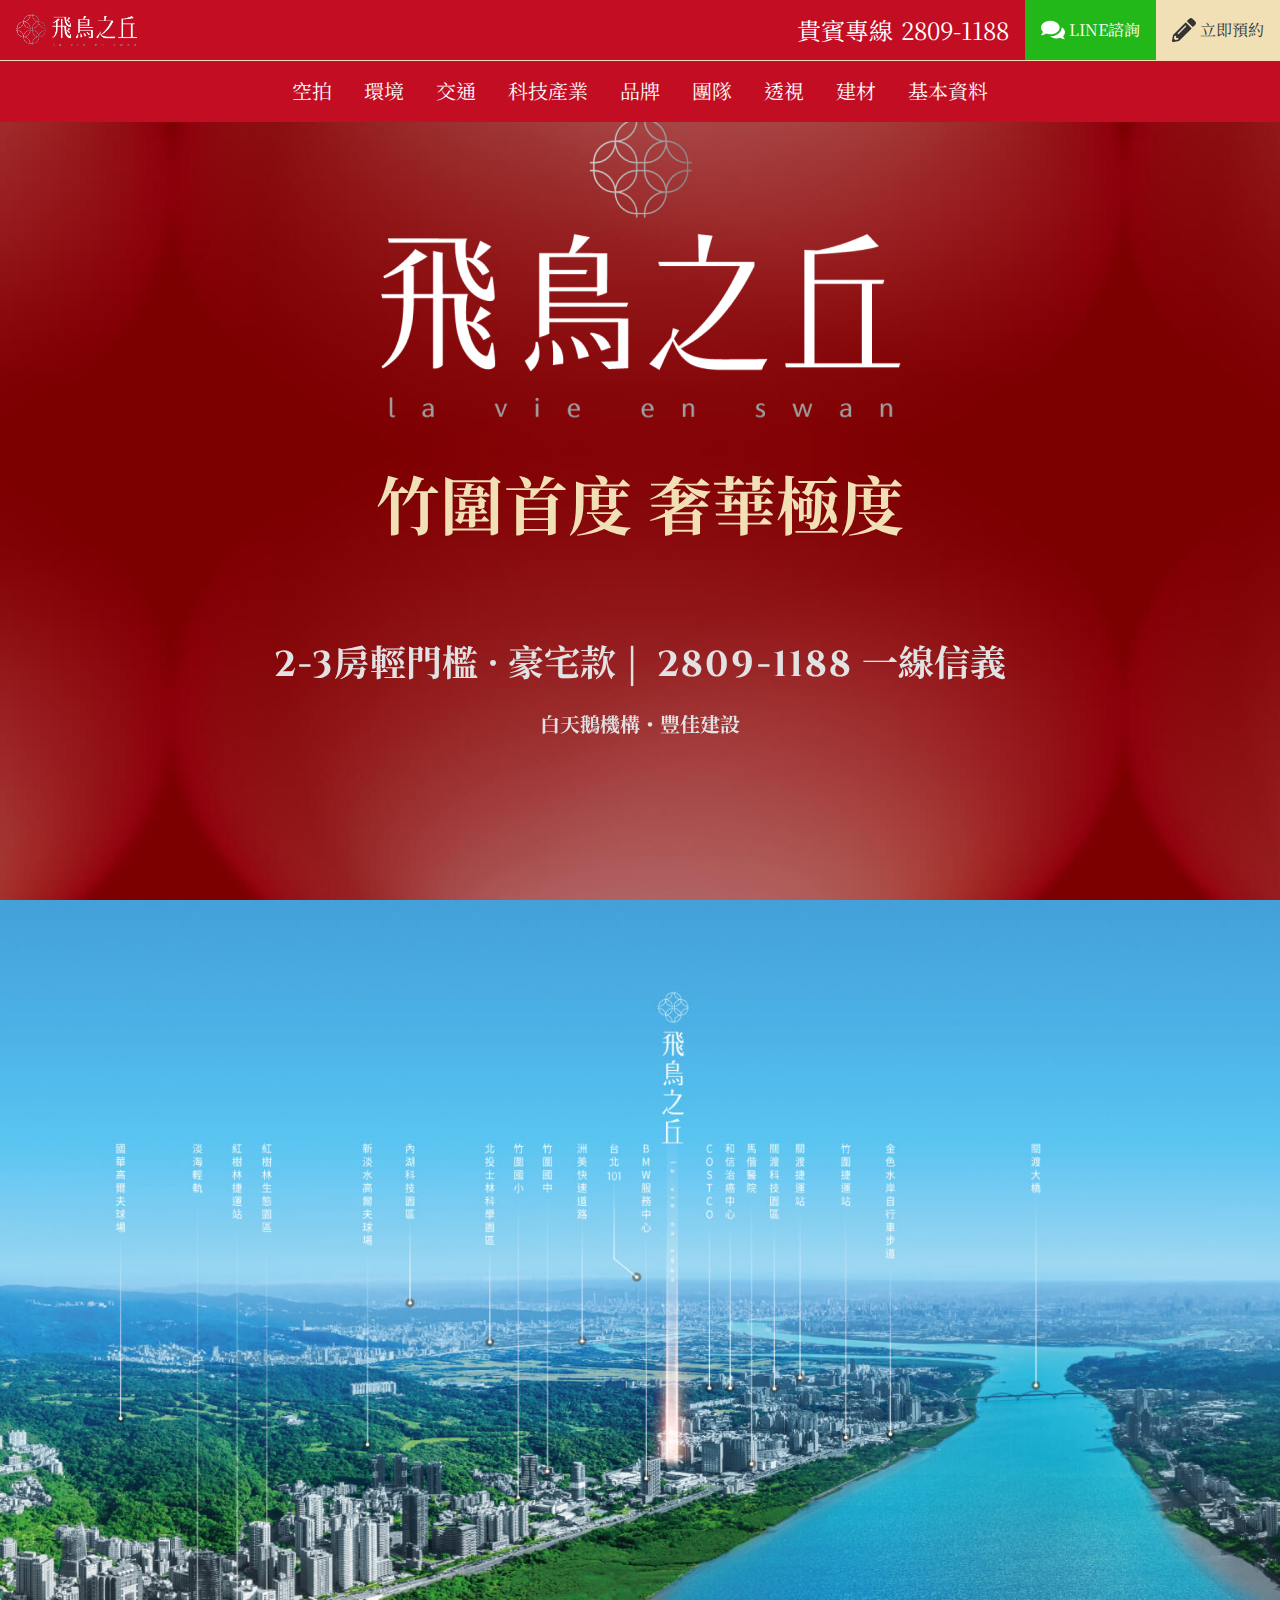
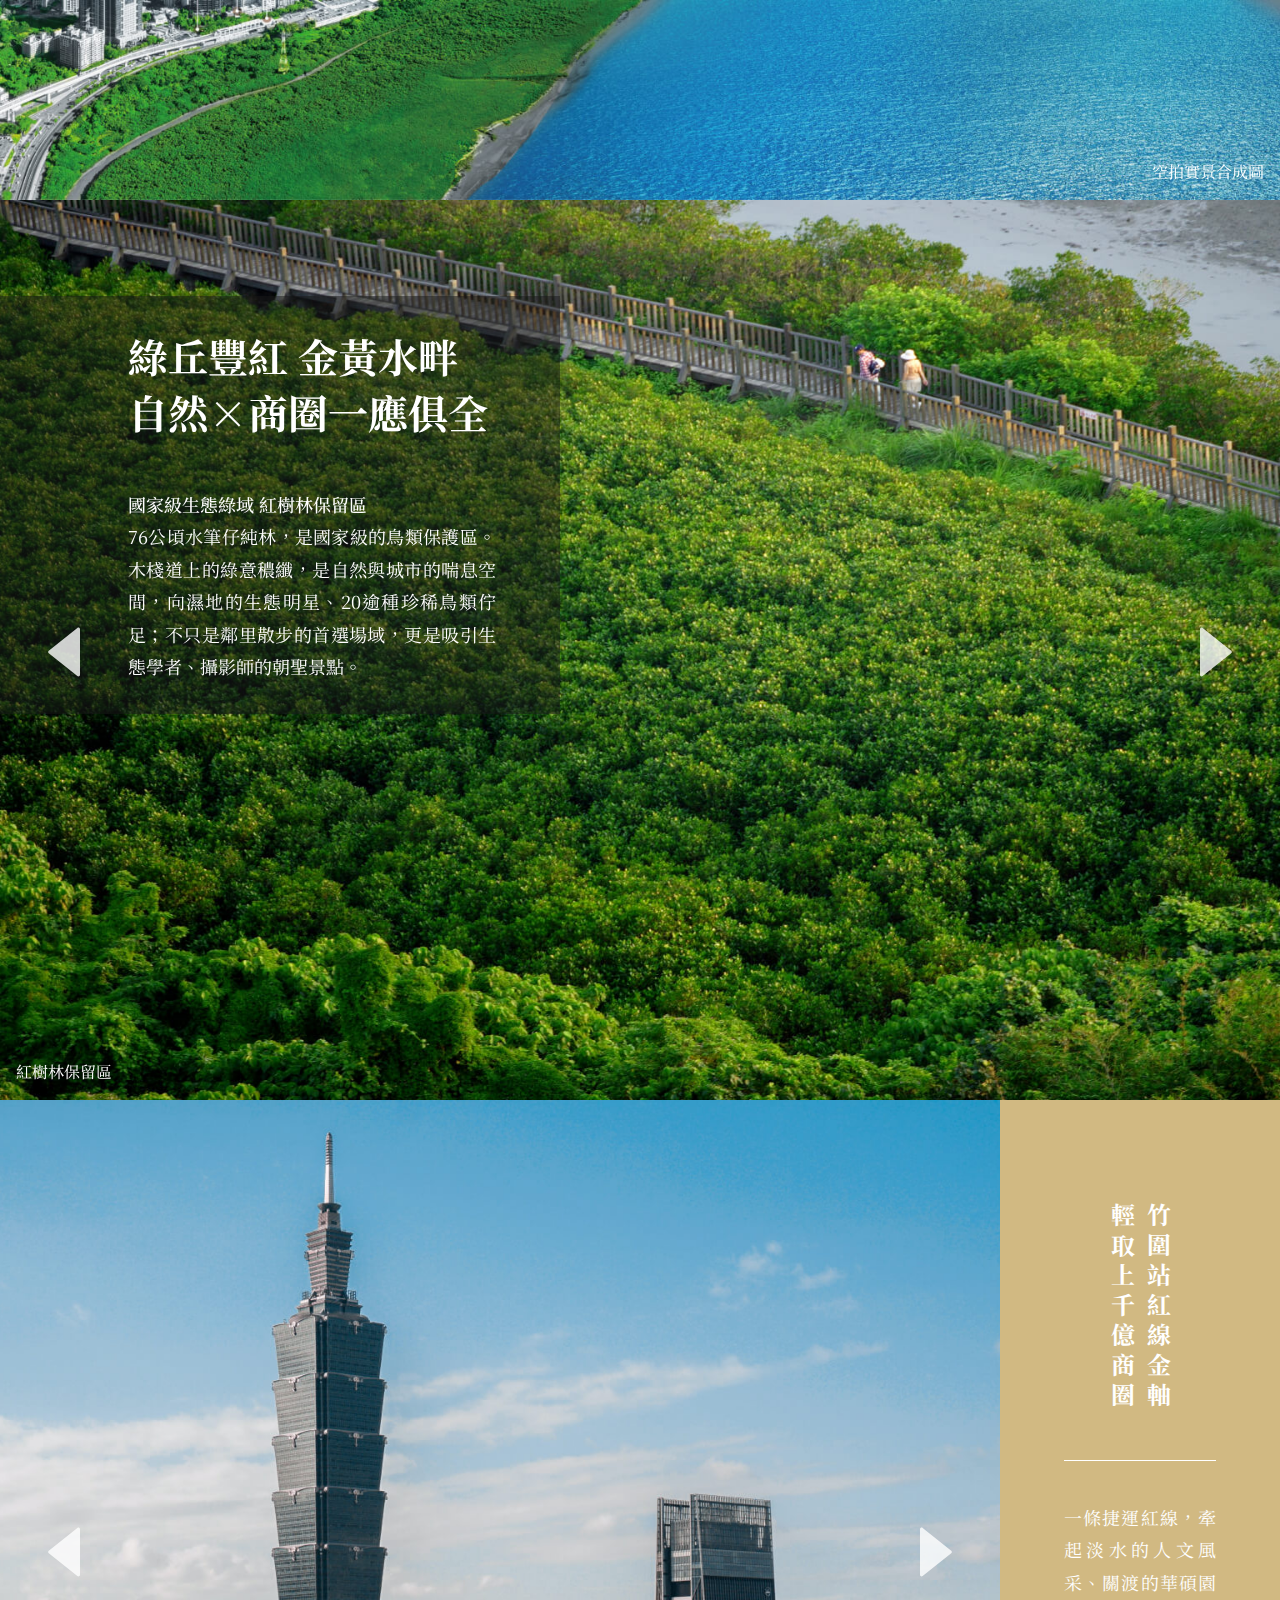
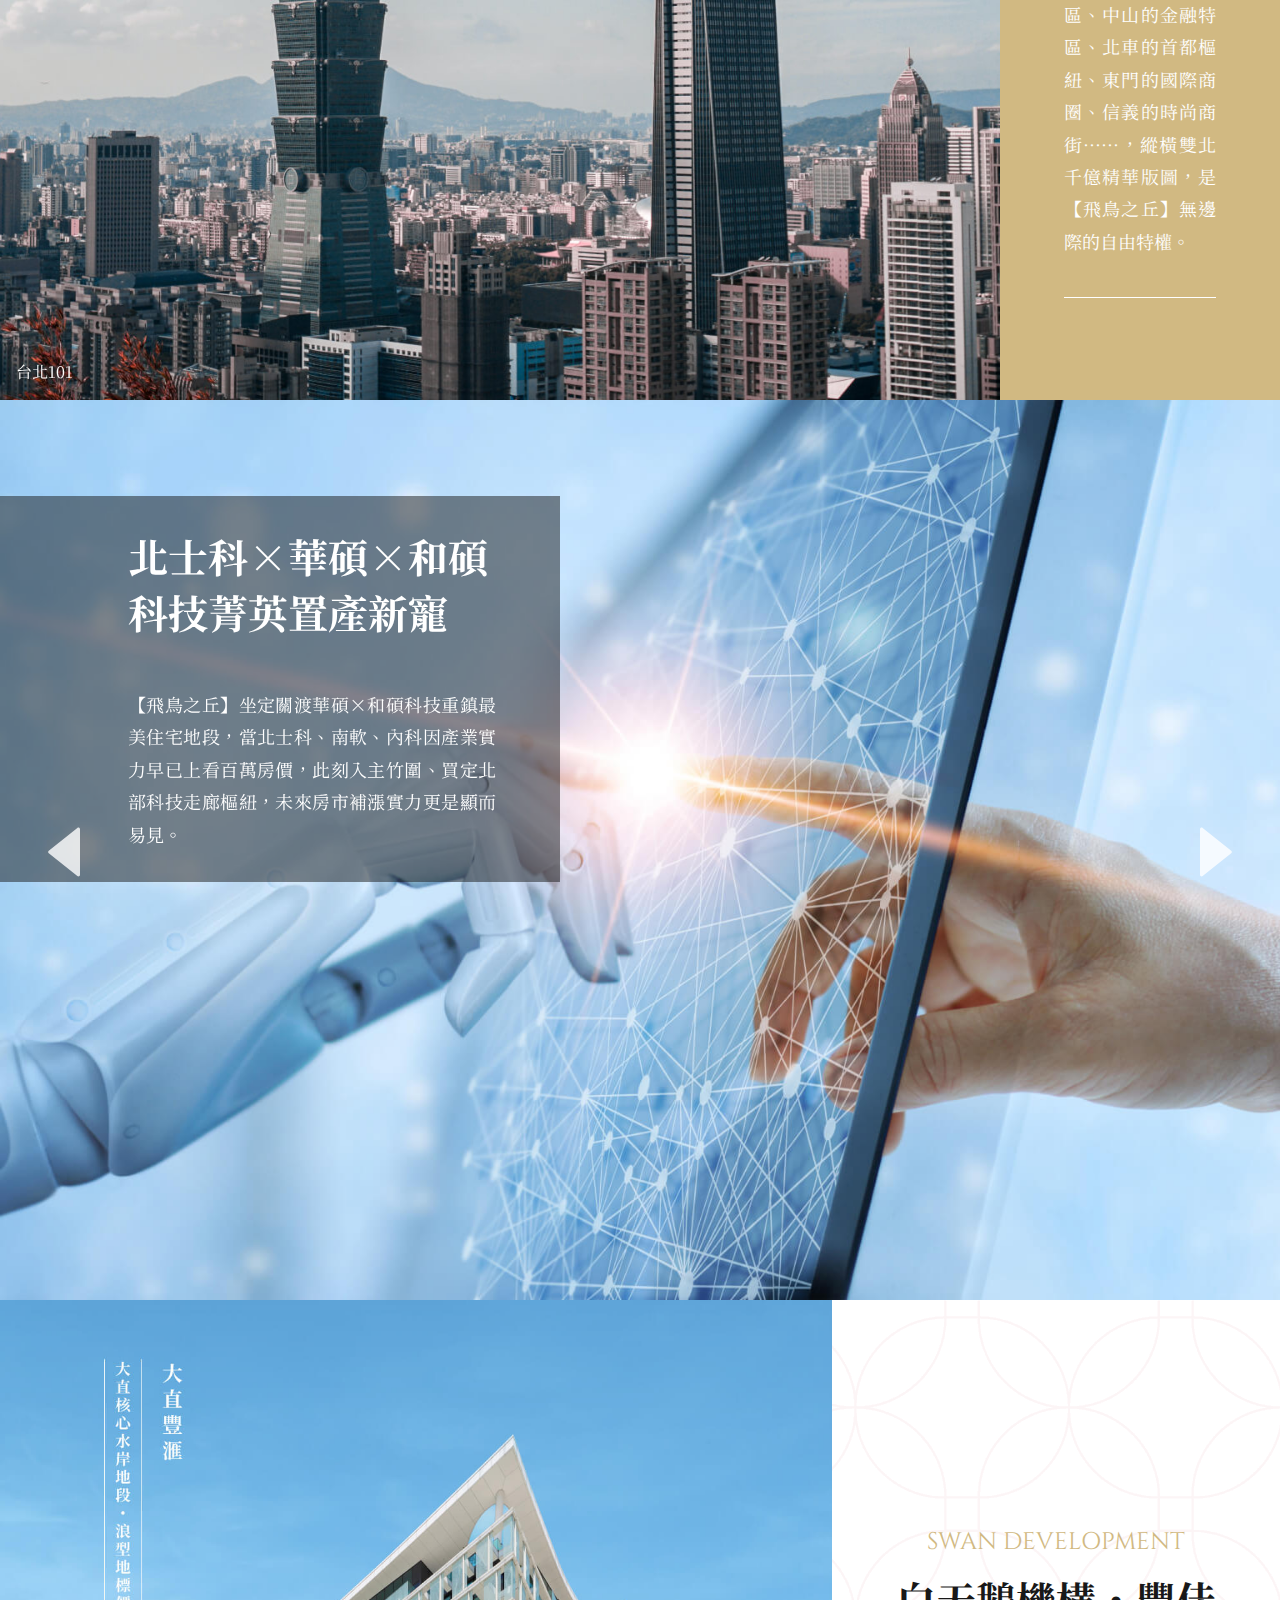
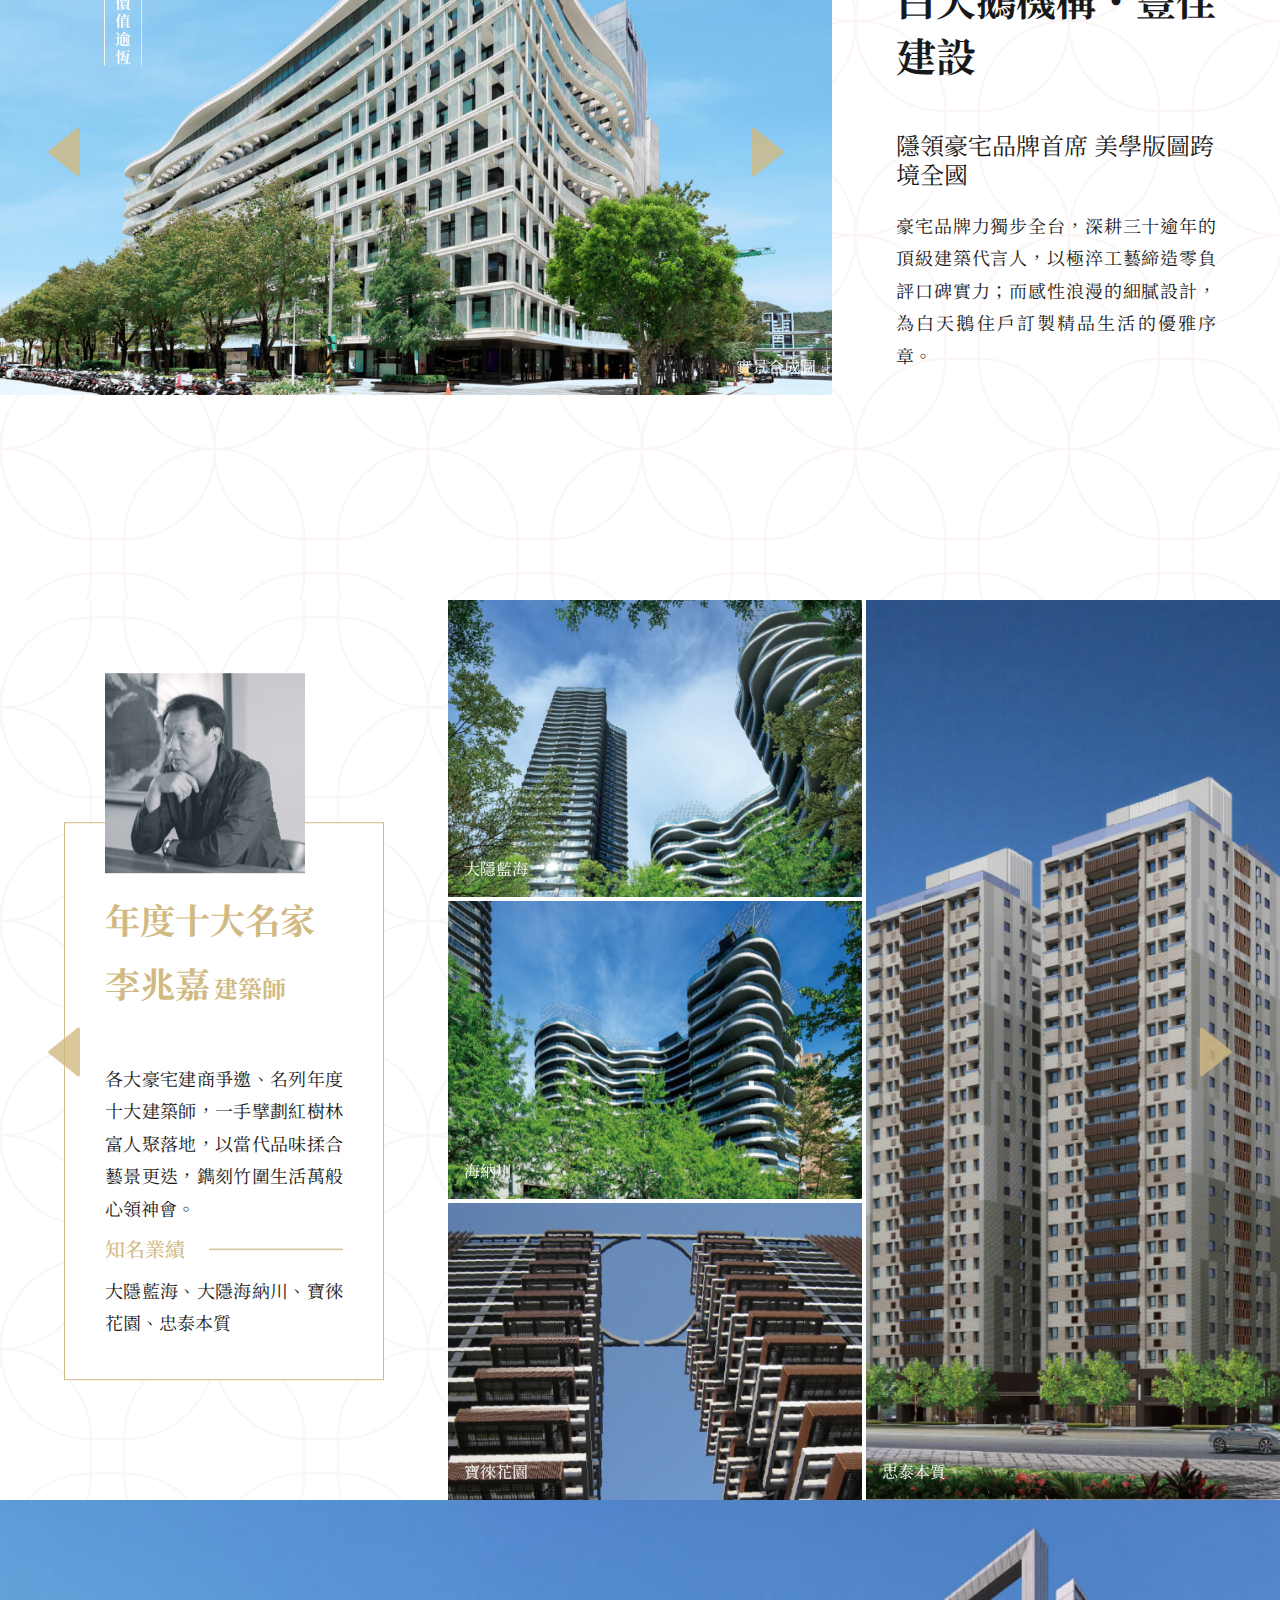
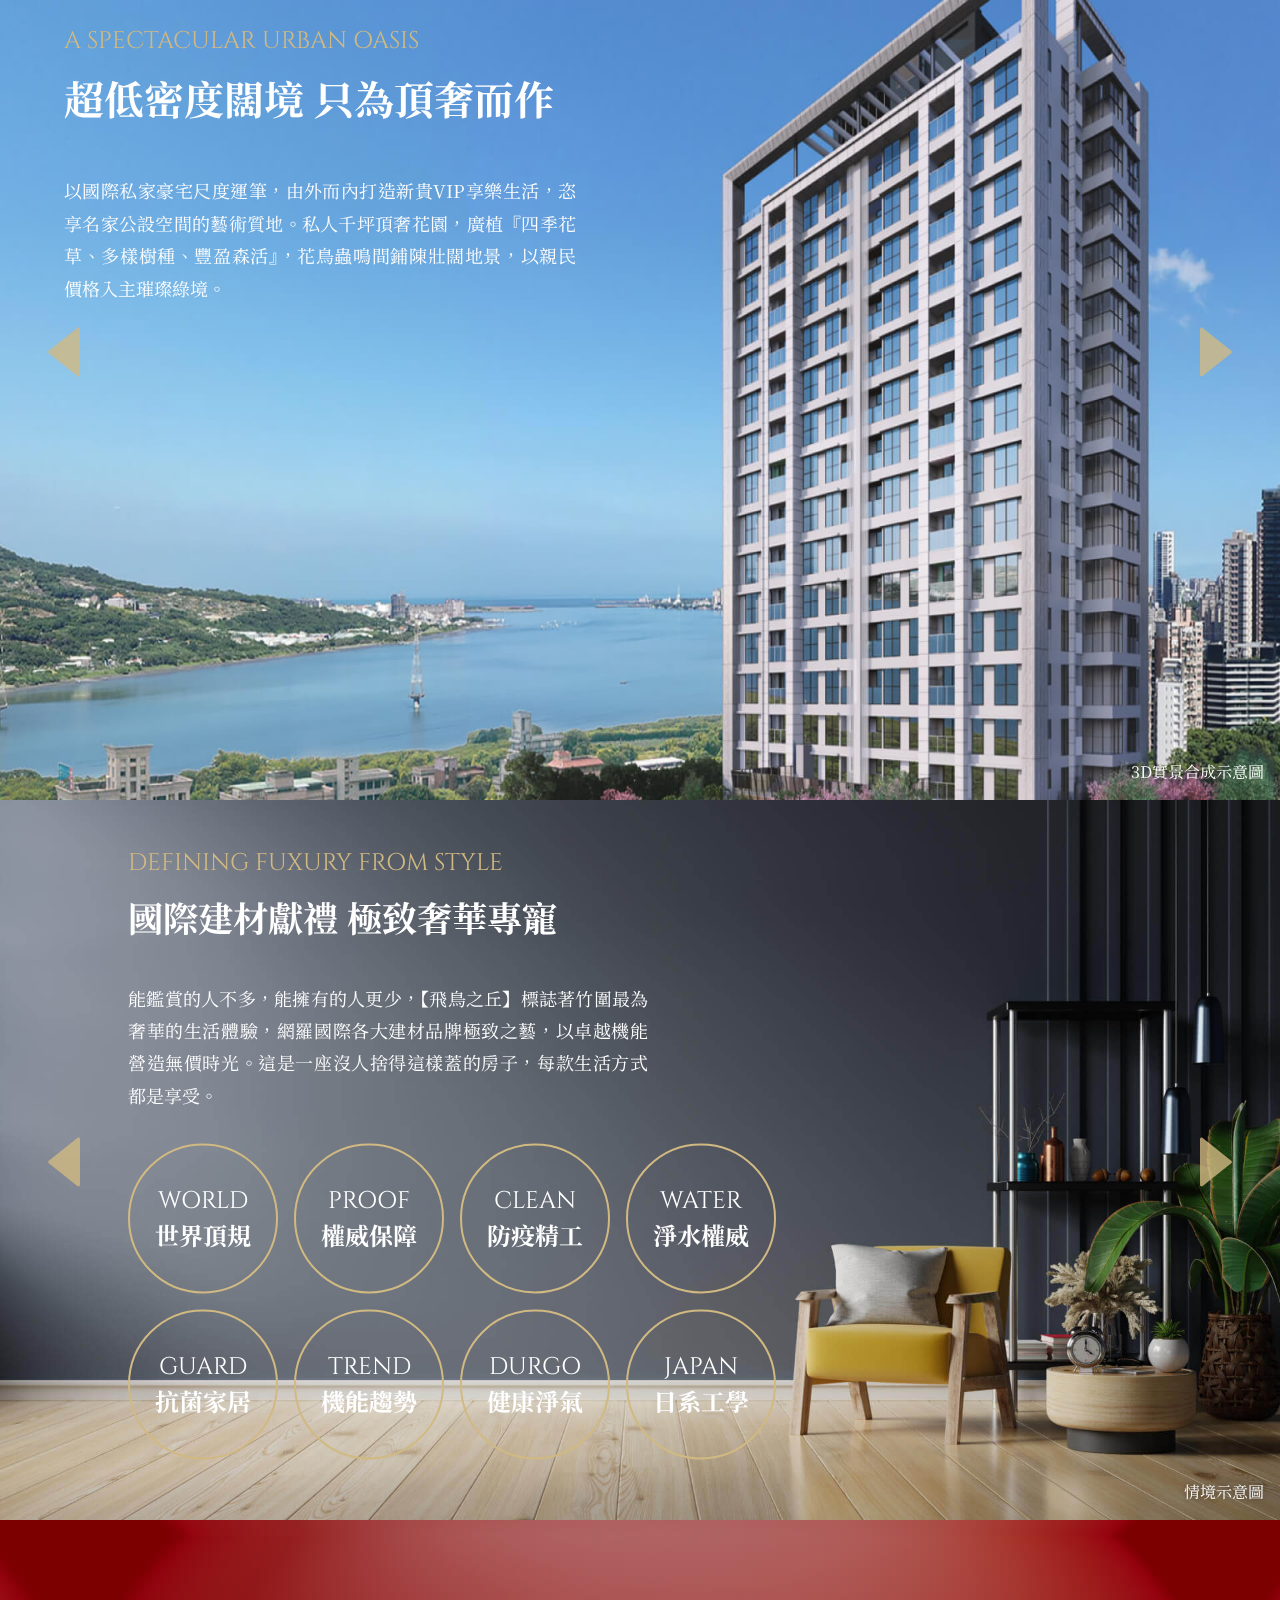
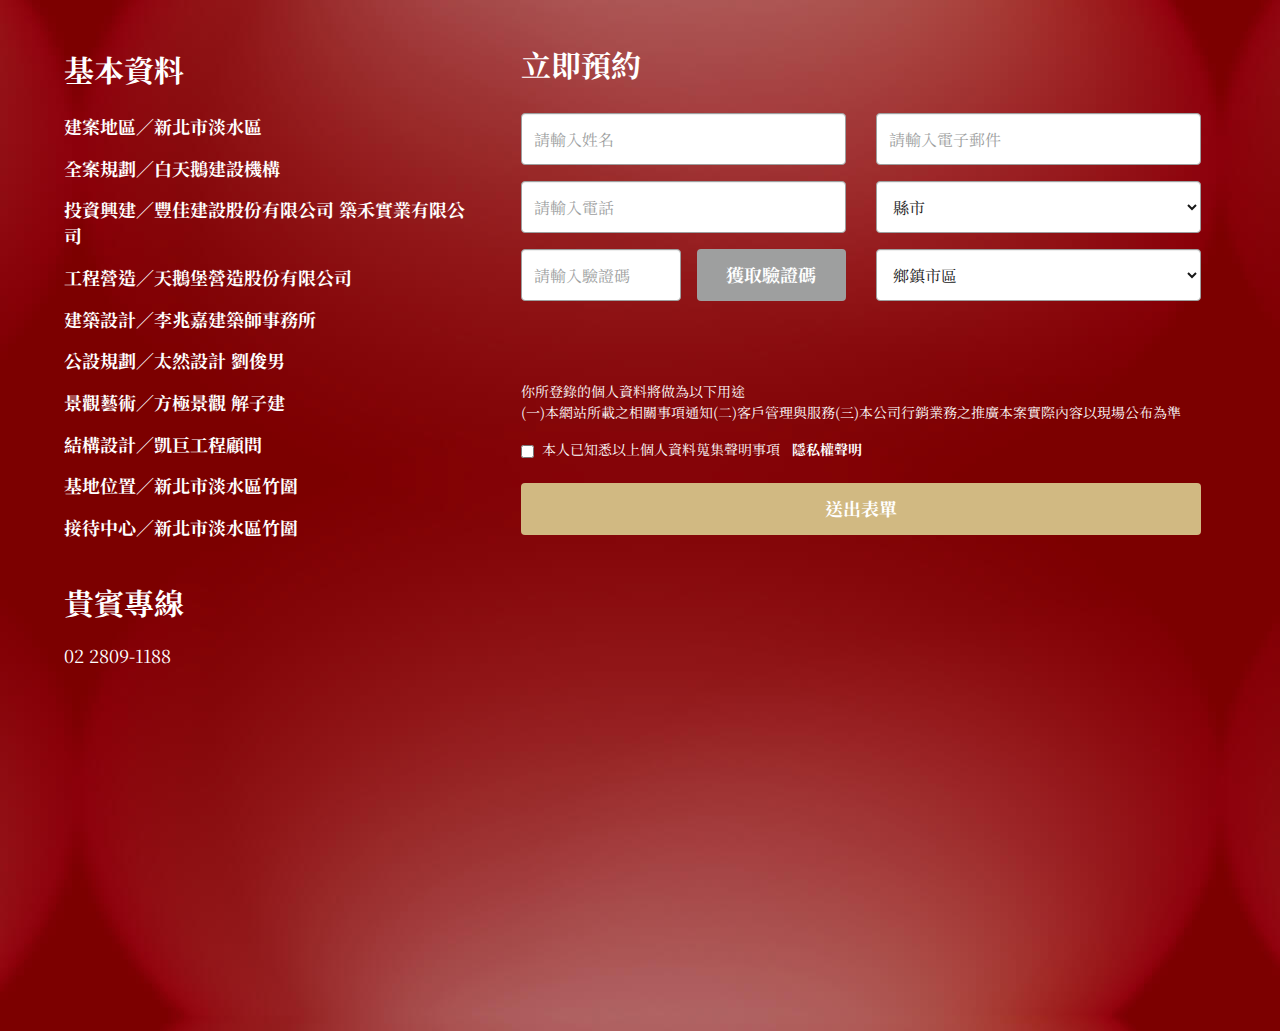
==== commit 05b672bd: "[Feat] add scroll animation" ====
--- a/index.html
+++ b/index.html
@@ -31,7 +31,7 @@
       </div>
       <ul class="contact-list">
         <li class="contact-item">
-          <a href="#" class="contact-link line">
+          <a href="https://page.line.me/zyt0693s?openQrModal=true" class="contact-link line" target="_blank">
             <svg class="contact-icon" aria-hidden="true" data-prefix="fas" data-icon="comments" role="img"
               xmlns="http://www.w3.org/2000/svg" viewBox="0 0 576 512" data-fa-i2svg="">
               <path fill="currentColor"
@@ -42,7 +42,7 @@
           </a>
         </li>
         <li class="contact-item">
-          <a href="#" class="contact-link reserve">
+          <a data-href="#sec9" class="contact-link menu-item reserve">
             <svg class="contact-icon" aria-hidden="true" data-prefix="fas" data-icon="pencil-alt"
               role="img" xmlns="http://www.w3.org/2000/svg" viewBox="0 0 512 512" data-fa-i2svg="">
               <path fill="currentColor"
@@ -63,15 +63,15 @@
     </nav>
     <nav class="menu-nav">
       <ul class="menu-list">
-        <li><a href="#" class="menu-item">空拍</a></li>
-        <li><a href="#" class="menu-item">環境</a></li>
-        <li><a href="#" class="menu-item">交通</a></li>
-        <li><a href="#" class="menu-item">科技產業</a></li>
-        <li><a href="#" class="menu-item">品牌</a></li>
-        <li><a href="#" class="menu-item">團隊</a></li>
-        <li><a href="#" class="menu-item">透視</a></li>
-        <li><a href="#" class="menu-item">建材</a></li>
-        <li><a href="#" class="menu-item">基本資料</a></li>
+        <li><a data-href="#sec1" class="menu-item">空拍</a></li>
+        <li><a data-href="#sec7" class="menu-item">環境</a></li>
+        <li><a data-href="#sec6" class="menu-item">交通</a></li>
+        <li><a data-href="#sec8" class="menu-item">科技產業</a></li>
+        <li><a data-href="#sec4" class="menu-item">品牌</a></li>
+        <li><a data-href="#sec5" class="menu-item">團隊</a></li>
+        <li><a data-href="#sec2" class="menu-item">透視</a></li>
+        <li><a data-href="#sec3" class="menu-item">建材</a></li>
+        <li><a data-href="#sec9" class="menu-item">基本資料</a></li>
       </ul>
     </nav>
   </header>
@@ -1001,7 +1001,7 @@
         </a>
       </li>
       <li class="nav-item">
-        <a href="#" class="nav-link">
+        <a href="https://page.line.me/zyt0693s?openQrModal=true" class="nav-link" target="_blank">
           <svg class="nav-icon" aria-hidden="true" data-prefix="fas" data-icon="comments" role="img"
             xmlns="http://www.w3.org/2000/svg" viewBox="0 0 576 512" data-fa-i2svg="">
             <path fill="currentColor"
--- a/css/main.min.css
+++ b/css/main.min.css
@@ -1 +1 @@
-@import"https://fonts.googleapis.com/css2?family=Noto+Serif+TC:wght@400;700&display=swap";@import"https://fonts.googleapis.com/css2?family=Cinzel&display=swap";*,*::after,*::before{-webkit-box-sizing:border-box;box-sizing:border-box}html{font-size:16px}body{color:#181818;font-family:"Noto Serif TC","微軟正黑體","Microsoft JhengHei",serif}h1,h2,h3,h4,h5,h6{margin:0}img{display:block;max-width:100%;height:auto}p{margin:0}picture{max-width:100%}.white{color:#fff}.gold{color:#d1b982}.relative{position:relative}.d-none{display:none}.d-block{display:block}.d-flex{display:-webkit-box;display:-ms-flexbox;display:flex}@media(min-width: 821px){.d-md-none{display:none}.d-md-inline{display:inline-block}.d-md-block{display:block}}.align-center{-webkit-box-align:center;-ms-flex-align:center;align-items:center}.justify-between{-webkit-box-pack:justify;-ms-flex-pack:justify;justify-content:space-between}.justify-center{-webkit-box-pack:center;-ms-flex-pack:center;justify-content:center}.justify-start{-webkit-box-pack:start;-ms-flex-pack:start;justify-content:flex-start}.font-en,.title-en{font-family:"Cinzel",serif}.title{margin-bottom:1rem;font-size:clamp(1.5rem,5vw,2.5rem);font-weight:bold;line-height:1.4}.title.large{font-size:clamp(2rem,8vw,4rem)}.title.middle{font-size:clamp(1.25rem,5vw,2.25rem)}.title.small{font-size:clamp(.8rem,4vw,1.25rem)}.title-en{margin-bottom:.5rem;color:#d1b982;font-size:clamp(.9rem,3vw,1.5rem);font-weight:normal}.subtitle{margin-bottom:.8rem;font-size:clamp(1rem,3vw,1.5rem);font-weight:normal;line-height:1.2}.para{font-size:clamp(.75rem,2vw,1.125rem);line-height:1.8;text-align:justify}.img-tag{position:absolute;left:1rem;bottom:1rem;color:#fff;font-size:.75rem}.img-tag.right{left:initial;right:1rem}.img-tag.black{color:#181818}.img-tag.shadow{text-shadow:0 0 4px rgba(24,24,24,.5)}@media(min-width: 821px){.title{margin-bottom:3rem}.title-en{margin-bottom:1rem}.subtitle{margin-bottom:1.25rem}.img-tag{font-size:1rem}}.deco-line,.deco-line-gold{display:block;width:100%;height:1px;background-color:#fff;margin:0}.deco-line-gold{background-color:#d1b982}@media(min-width: 821px){.deco-line,.deco-line-gold{height:2px}}.swiper-slide img{display:block;width:100%;height:100%;-o-object-fit:cover;object-fit:cover}.swiper-button-next,.swiper-button-prev{min-width:2rem;min-height:3rem;background-color:rgba(226,226,226,.6)}.swiper-button-next::after,.swiper-button-prev::after{display:none}.swiper-button-next svg,.swiper-button-prev svg{fill:#fff}.swiper-button-next{padding:0 .75rem 0 .5rem;border-radius:4px 0 0 4px;right:0}.swiper-button-prev{padding:0 .5rem 0 .75rem;border-radius:0 4px 4px 0;left:0}@media(min-width: 821px){.swiper-button-next,.swiper-button-prev{padding:0;background-color:rgba(0,0,0,0)}.swiper-button-next svg,.swiper-button-prev svg{fill:#d1b982}.swiper-button-next.white svg,.swiper-button-prev.white svg{fill:#fff}.swiper-button-next{right:3rem}.swiper-button-prev{left:3rem}}.section{position:relative;max-width:100vw;min-height:100vh;overflow:hidden}.img-bg img{width:100vw;max-width:100%;height:100vh;-o-object-fit:cover;object-fit:cover}.pattern-g{background-image:url("../images/patten-g-m.png");background-repeat:repeat}.pattern-r{background-image:url("../images/patten-r-m.png");background-repeat:repeat}@media(min-width: 821px){.pattern-g{background-image:url("../images/patten-g.png")}.pattern-r{background-image:url("../images/patten-r.png")}}.s0{color:#fff}.s0 .logo{margin-bottom:1.25rem}.s0 .divider{margin:0 10px}.s0 .content{display:-webkit-box;display:-ms-flexbox;display:flex;-webkit-box-orient:vertical;-webkit-box-direction:normal;-ms-flex-direction:column;flex-direction:column;-webkit-box-align:center;-ms-flex-align:center;align-items:center;-webkit-box-pack:center;-ms-flex-pack:center;justify-content:center;position:absolute;top:50%;left:50%;-webkit-transform:translate(-50%, -50%);transform:translate(-50%, -50%);white-space:nowrap}.s0 .middle{margin-bottom:1.25rem;color:#e2e2e2;text-align:center;line-height:1.4}.s0 .middle .font-en,.s0 .middle .title-en{letter-spacing:2px}.s0 .small{color:#e2e2e2}.s0 .gradient{color:#f1dfb5;background:linear-gradient(45deg, #f1dfb5 75%, #FFF 80%, #f1dfb5 85%);background-size:200% auto;background-clip:text;text-fill-color:rgba(0,0,0,0);-webkit-background-clip:text;-webkit-text-fill-color:rgba(0,0,0,0);-webkit-animation:textGradient 1.5s linear infinite;animation:textGradient 1.5s linear infinite}@-webkit-keyframes textGradient{0%{background-position:200% 0}100%{background-position:0 200%}}@keyframes textGradient{0%{background-position:200% 0}100%{background-position:0 200%}}@media(min-width: 821px){.s0 .logo{margin-bottom:2.5rem}.s0 .large{margin-bottom:5.5rem}}.s1 .horizontal-scroll-container{width:100%;max-width:100%;max-height:100vh;overflow-y:hidden;overflow-x:auto}.s1 .horizontal-scroll-container::-webkit-scrollbar{display:none}.s1 .scroll-img{max-width:initial;max-height:100vh}.s1 .toast{padding:8px 16px;font-size:13px;background-color:rgba(0,0,0,.5);color:#fff;border-radius:8px;display:-webkit-inline-box;display:-ms-inline-flexbox;display:inline-flex;-webkit-box-align:center;-ms-flex-align:center;align-items:center;-webkit-box-pack:center;-ms-flex-pack:center;justify-content:center;position:absolute;top:50%;left:50%;-webkit-transform:translate(-50%, -50%);transform:translate(-50%, -50%);-webkit-box-shadow:0 0 4px rgba(0,0,0,.3);box-shadow:0 0 4px rgba(0,0,0,.3);-webkit-transition:opacity .2s ease;transition:opacity .2s ease;z-index:100;opacity:0}.s1 .toast.active{opacity:1}.s1 .content{display:-webkit-box;display:-ms-flexbox;display:flex;-webkit-box-orient:vertical;-webkit-box-direction:normal;-ms-flex-direction:column;flex-direction:column;-webkit-box-align:center;-ms-flex-align:center;align-items:center;position:absolute;bottom:6rem;right:50%;-webkit-transform:translateX(50%);transform:translateX(50%)}.s1 .title,.s1 .title-en{white-space:nowrap}@media(min-width: 821px){.s1 .scroll-img{min-width:100vw;height:100vh}.s1 .content{-webkit-box-align:start;-ms-flex-align:start;align-items:flex-start;top:clamp(4rem,10vh,8rem);bottom:initial;right:4rem;-webkit-transform:initial;transform:initial}}.s2{padding:3rem 0;min-height:auto}.s2 .img-bg img{max-height:40vh;margin:0 auto}.s2 .content{display:-webkit-box;display:-ms-flexbox;display:flex;-webkit-box-orient:vertical;-webkit-box-direction:normal;-ms-flex-direction:column;flex-direction:column;-webkit-box-align:center;-ms-flex-align:center;align-items:center;margin-top:1rem;z-index:1}.s2 .swiper-slide{padding:0 1.5rem}@media(min-width: 821px){.s2{padding:0}.s2 .img-bg img{max-height:100vh}.s2 .content{max-width:40vw;margin:0;color:#fff;-webkit-box-align:start;-ms-flex-align:start;align-items:flex-start;position:absolute;top:8rem;left:4rem}.s2 .para{max-width:520px}.s2 .swiper-slide{padding:0}}.s3{padding:0 0 3rem 0;min-height:auto}.s3 .img-bg img{height:auto;margin:0 auto}.s3 .border{display:inline-block;margin-bottom:.5rem;padding:0 1rem;border-left:2px solid #d1b982;border-right:2px solid #d1b982;font-weight:bold;line-height:1}.s3 .content{display:-webkit-box;display:-ms-flexbox;display:flex;-webkit-box-orient:vertical;-webkit-box-direction:normal;-ms-flex-direction:column;flex-direction:column;-webkit-box-align:center;-ms-flex-align:center;align-items:center;margin-top:1rem;padding:0 1.5rem}.s3 .title{font-size:clamp(1.2rem,5vw,2.2rem);text-align:center}.s3 .circle-group{display:none}.s3 .deco-line,.s3 .deco-line-gold{margin:1rem auto;background-color:#d1b982}.s3 .deco-line-gold{margin:0 auto 1rem auto;max-width:100%}.s3 .img-flag{max-width:28px;height:auto;-o-object-fit:contain;object-fit:contain}.s3 .img-flag.jp{-webkit-box-shadow:0 0 4px rgba(24,24,24,.2);box-shadow:0 0 4px rgba(24,24,24,.2)}.s3 .img-durgo{max-width:78px;height:auto}.s3 .d-flex{gap:8px;margin-bottom:1rem;-webkit-box-pack:center;-ms-flex-pack:center;justify-content:center;-webkit-box-align:center;-ms-flex-align:center;align-items:center}.s3 .d-flex .subtitle{font-size:clamp(1rem,3vw,2rem);font-weight:bold}.s3 .d-flex .title,.s3 .d-flex .title-en,.s3 .d-flex .subtitle{margin:0;white-space:nowrap}.s3 .d-flex .title.white,.s3 .d-flex .title-en.white,.s3 .d-flex .subtitle.white{color:#181818}.s3 ul.list{width:100%;max-width:100%}.s3 ul.list li{display:-webkit-box;display:-ms-flexbox;display:flex;-webkit-box-align:center;-ms-flex-align:center;align-items:center}.s3 ul.list li::before{content:"";display:block;width:10px;height:10px;margin-right:10px;background-color:#d1b982;border-radius:50%}.s3 .d-md-none{display:none}@media(min-width: 821px){.s3{padding:0;color:#fff}.s3 .img-bg img{max-height:100vh}.s3 .img-background{background-color:rgba(24,24,24,.6);padding:1.5rem}.s3 .border{margin-bottom:1.125rem}.s3 .content{-webkit-box-align:start;-ms-flex-align:start;align-items:flex-start;max-width:45vw;margin:0;padding:0;position:absolute;top:50%;-webkit-transform:translateY(-50%);transform:translateY(-50%)}.s3 .content.left{left:8rem}.s3 .content.right{right:8rem}.s3 .content.center{display:-webkit-box;display:-ms-flexbox;display:flex;-webkit-box-orient:vertical;-webkit-box-direction:normal;-ms-flex-direction:column;flex-direction:column;-webkit-box-align:center;-ms-flex-align:center;align-items:center;left:50%;-webkit-transform:translate(-50%, -50%);transform:translate(-50%, -50%)}.s3 .content.center .para{margin-top:2rem;margin-bottom:1rem}.s3 .content.background{background-color:rgba(0,10,46,.5);padding:2rem;border:2px solid #fff}.s3 .title{margin-bottom:2.5rem;text-align:left}.s3 .para{max-width:520px}.s3 .circle-group{display:grid;grid-template-columns:repeat(4, 150px);gap:1rem;margin-top:2rem}.s3 .circle-item{display:-webkit-box;display:-ms-flexbox;display:flex;-webkit-box-orient:vertical;-webkit-box-direction:normal;-ms-flex-direction:column;flex-direction:column;-webkit-box-align:center;-ms-flex-align:center;align-items:center;-webkit-box-pack:center;-ms-flex-pack:center;justify-content:center;width:150px;height:150px;border:2px solid #d1b982;border-radius:50%;font-size:1.5rem;font-weight:bold}.s3 .circle-item .font-en,.s3 .circle-item .title-en{font-weight:normal}.s3 .deco-line,.s3 .deco-line-gold{margin:3rem auto;background-color:#fff}.s3 .deco-line-gold{max-width:320px;margin:0 auto 3rem 0;justify-self:flex-start;background-color:#d1b982}.s3 .img-flag{max-width:48px}.s3 .img-durgo{max-width:138px}.s3 .d-flex{gap:16px;margin:0}.s3 .d-flex.d-md-left{-webkit-box-pack:start;-ms-flex-pack:start;justify-content:flex-start}.s3 .d-flex .title.white,.s3 .d-flex .title-en.white{color:#fff}.s3 .d-md-none{display:block}}.s4{display:-webkit-box;display:-ms-flexbox;display:flex;-webkit-box-orient:vertical;-webkit-box-direction:normal;-ms-flex-direction:column;flex-direction:column;max-height:auto;background-color:#e2e2e2;min-height:initial}.s4 .swiper{max-width:100%}.s4 .swiper .swiper-slide{padding:1.5rem}.s4 .content{-webkit-box-flex:initial;-ms-flex:initial;flex:initial;max-width:initial;display:-webkit-box;display:-ms-flexbox;display:flex;-webkit-box-orient:vertical;-webkit-box-direction:normal;-ms-flex-direction:column;flex-direction:column;-webkit-box-align:center;-ms-flex-align:center;align-items:center;padding:0 1.5rem 3rem 1.5rem}@media(min-width: 821px){.s4{-webkit-box-orient:horizontal;-webkit-box-direction:normal;-ms-flex-direction:row;flex-direction:row;min-height:100vh;max-height:100vh;background-color:#fff}.s4 .swiper{-webkit-box-flex:1;-ms-flex:1;flex:1;max-width:65%}.s4 .swiper .swiper-slide{padding:0}.s4 .content{-ms-flex-item-align:center;align-self:center;-webkit-box-flex:0;-ms-flex:0 0 35%;flex:0 0 35%;max-width:35%;min-width:380px;padding:4rem}.s4 .title{white-space:initial}}.s5{min-height:auto}.s5 .swiper-slide{display:-webkit-box;display:-ms-flexbox;display:flex;-webkit-box-orient:vertical;-webkit-box-direction:normal;-ms-flex-direction:column;flex-direction:column;padding:3rem 1.5rem}.s5 .title{color:#d1b982;font-size:clamp(1.25rem,4vw,2.2rem);margin-bottom:0}.s5 .title span{margin-left:4px;font-size:clamp(1rem,3vw,1.5rem)}.s5 .content-wrapper{display:-webkit-box;display:-ms-flexbox;display:flex;margin-bottom:1rem}.s5 .works-title{display:-webkit-box;display:-ms-flexbox;display:flex;-webkit-box-align:center;-ms-flex-align:center;align-items:center;white-space:nowrap;color:#d1b982;font-size:clamp(.75rem,3vw,1.25rem)}.s5 .works-title+.para{line-height:1.4}.s5 .deco-line-gold{width:auto;-webkit-box-flex:1;-ms-flex:1;flex:1;margin:16px 0 16px 10px;height:1px}.s5 .avatar{width:120px;height:120px;margin-right:1rem}.s5 .works-img-wrapper{margin-top:1rem;position:relative}.s5 .works-img-wrapper .works-img{position:relative;z-index:1}.s5 .works-img-wrapper .img-tag{z-index:1}.s5 .works-img-wrapper .border{position:absolute;width:100%;height:100%;border:1px solid #d1b982;top:8px;left:8px}@media(min-width: 821px){.s5{min-height:100vh}.s5 .swiper-slide{padding:0;-webkit-box-orient:horizontal;-webkit-box-direction:normal;-ms-flex-direction:row;flex-direction:row}.s5 .title{margin-bottom:48px;line-height:1.6}.s5 .avatar{width:160px;height:160px;position:absolute;top:-120px}.s5 .content{display:-webkit-box;display:-ms-flexbox;display:flex;-webkit-box-orient:vertical;-webkit-box-direction:normal;-ms-flex-direction:column;flex-direction:column;-webkit-box-align:center;-ms-flex-align:center;align-items:center;-webkit-box-pack:center;-ms-flex-pack:center;justify-content:center;-webkit-box-flex:0;-ms-flex:0 0 35%;flex:0 0 35%;max-width:35%;min-width:380px;padding:3.2rem}.s5 .content-wrapper{-webkit-box-orient:vertical;-webkit-box-direction:normal;-ms-flex-direction:column;flex-direction:column;max-width:360px;border:1px solid #d1b982;margin-bottom:0;padding:4rem 2rem 2rem 2rem;position:relative;background-color:#fff;-webkit-transform:translateY(4vw);transform:translateY(4vw)}.s5 .works-title+.para{line-height:1.8}.s5 .deco-line-gold{margin:24px 0 24px 24px}.works-grid{display:grid;-webkit-box-flex:1;-ms-flex:1;flex:1;max-width:65%;height:100vh;max-height:100vh;display:grid;grid-gap:4px;grid-template-columns:repeat(4, 1fr);grid-template-rows:repeat(3, 1fr)}.works-grid.d1{grid-template-areas:"G1 G1 G4 G4" "G2 G2 G4 G4" "G3 G3 G4 G4"}.works-grid.d2{grid-template-areas:"G1 G1 G2 G2" "G1 G1 G3 G3" "G4 G4 G4 G4"}.works-grid.d3{grid-template-rows:repeat(4, 1fr);grid-template-areas:"G1 G1 G2 G2" "G1 G1 G2 G2" "G3 G3 G4 G4" "G3 G3 G4 G4"}.works-grid.d4{grid-template-columns:repeat(3, 1fr);grid-template-areas:"G1 G1 G1" "G2 G3 G4" "G2 G3 G4"}.g1{grid-area:G1}.g2{grid-area:G2}.g3{grid-area:G3}.g4{grid-area:G4}}@media(min-width: 1280px){.s5 .title{line-height:1.8}.s5 .avatar{width:200px;height:200px;top:-150px}.s5 .content-wrapper{padding:4rem 2.5rem 2.5rem 2.5rem}.s5 .content{padding:4rem}}.s6{display:-webkit-box;display:-ms-flexbox;display:flex;-webkit-box-orient:vertical;-webkit-box-direction:normal;-ms-flex-direction:column;flex-direction:column;max-height:auto;background-color:#d1b982;min-height:initial}.s6 .swiper{max-width:100%}.s6 .swiper .swiper-slide{position:relative}.s6 .content{-webkit-box-flex:initial;-ms-flex:initial;flex:initial;max-width:initial;display:-webkit-box;display:-ms-flexbox;display:flex;-webkit-box-orient:vertical;-webkit-box-direction:normal;-ms-flex-direction:column;flex-direction:column;-webkit-box-align:center;-ms-flex-align:center;align-items:center;padding:1rem 1.5rem 3rem 1.5rem}@media(min-width: 821px){.s6{-webkit-box-orient:horizontal;-webkit-box-direction:normal;-ms-flex-direction:row;flex-direction:row;min-height:100vh;max-height:100vh;color:#fff;background-color:#d1b982}.s6 .swiper{-webkit-box-flex:1;-ms-flex:1;flex:1}.s6 .vertical_write{font-size:1.5rem;-webkit-writing-mode:vertical-rl;-ms-writing-mode:tb-rl;writing-mode:vertical-rl;line-height:1.5;letter-spacing:6px}.s6 .content{-ms-flex-item-align:center;align-self:center;-webkit-box-flex:0;-ms-flex:0 0 280px;flex:0 0 280px;max-width:280px;padding:4rem}.s6 .para{padding:2.5rem 0;border-top:1px solid #fff;border-bottom:1px solid #fff}}.s7{min-height:auto}.s7 .swiper-slide{padding:3rem 1.5rem 0 1.5rem}.s7 .swiper-slide img{min-height:220px}.s7 .title{text-align:center}.s7 .content{display:-webkit-box;display:-ms-flexbox;display:flex;-webkit-box-orient:vertical;-webkit-box-direction:normal;-ms-flex-direction:column;flex-direction:column;-webkit-box-align:center;-ms-flex-align:center;align-items:center;padding:1rem 1.5rem 3rem 1.5rem}.s7 .white{color:#181818}@media(min-width: 821px){.s7{display:block}.s7 .swiper-slide{padding:0}.s7 .swiper-slide img{height:100vh}.s7 .title{text-align:left}.s7 .content{width:40vw;max-width:620px;min-width:560px;margin:0;-webkit-box-align:start;-ms-flex-align:start;align-items:flex-start;position:absolute;top:6rem;left:0;padding:2rem 4rem 2rem 8rem}.s7 .content.white{color:#fff;background-color:rgba(24,24,24,.5)}}.reservation{background:url("../images/s0/bg-m.jpg") center center;background-size:cover}.reservation .d-flex{padding:8rem 4rem 6rem 4rem;-webkit-box-align:start;-ms-flex-align:start;align-items:flex-start;-webkit-box-pack:center;-ms-flex-pack:center;justify-content:center}.reservation .title{font-size:30px;margin-bottom:1rem;color:#fff}@media(min-width: 821px){.reservation{background:url("../images/s0/bg.jpg") center center}}.intro{margin-right:2rem;-webkit-box-flex:1;-ms-flex:1 1 40%;flex:1 1 40%;max-width:480px}.intro a{font-size:18px;color:#fff}.info-wrapper{color:#fff}.info-wrapper .table{margin-bottom:2rem}.info-wrapper .table>thead>tr>th{padding:0;border:none}.info-wrapper .table>tbody>tr>td{padding:8px 0;font-size:18px;font-weight:bold;border:none}.call-to-action{-webkit-box-flex:1;-ms-flex:1 1 60%;flex:1 1 60%;max-width:710px}.form-wrapper{max-width:710px;margin:0 auto;padding-bottom:2rem}.form-wrapper .form-control-wrapper{margin-bottom:4rem}.form-wrapper .d-flex{padding:0}.form-wrapper .d-flex .form-control{-webkit-box-flex:1;-ms-flex:1;flex:1;margin-bottom:0;margin-right:16px}.form-title{margin-bottom:2rem;color:#fff;font-weight:bold;text-align:left}.form-control{border:1px solid #9e9f9f;border-radius:4px;background-color:#fff;color:#181818;height:52px;margin-bottom:1rem;font-size:1rem;padding:8px 20px 8px 12px}.form-control::-webkit-input-placeholder{color:#9e9f9f}.form-control::-moz-placeholder{color:#9e9f9f}.form-control:-ms-input-placeholder{color:#9e9f9f}.form-control::-ms-input-placeholder{color:#9e9f9f}.form-control::placeholder{color:#9e9f9f}.policy{margin-bottom:1rem;color:#fff;line-height:1.5}.form-check-label{display:-webkit-box;display:-ms-flexbox;display:flex;-webkit-box-align:center;-ms-flex-align:center;align-items:center;gap:8px;margin-bottom:1.5rem;color:#fff;font-weight:normal;cursor:pointer}.form-check-label a{padding-left:4px;color:#fff;font-weight:bold}.form-check-label a:hover{text-decoration:underline}.btn{display:-webkit-box;display:-ms-flexbox;display:flex;-webkit-box-align:center;-ms-flex-align:center;align-items:center;-webkit-box-pack:center;-ms-flex-pack:center;justify-content:center;-webkit-box-flex:1;-ms-flex:1;flex:1;height:52px;color:#fff;border-radius:4px;background-color:#d1b982;font-size:18px;font-weight:bold;-webkit-transition:all .1s ease-in;transition:all .1s ease-in;cursor:pointer}.btn:hover{color:#9e9f9f;background-color:#fff}.btn-secondary{height:52px;color:#fff;background-color:#9e9f9f;border:0;border-radius:4px;font-weight:bold}@media(max-width: 1024px){.reservation .title{font-size:22px;text-align:left}.reservation .d-flex{padding:2rem 1rem;-webkit-box-orient:vertical;-webkit-box-direction:normal;-ms-flex-direction:column;flex-direction:column;-webkit-box-align:center;-ms-flex-align:center;align-items:center;max-width:680px;margin:0 auto}.reservation .intro{-webkit-box-flex:1;-ms-flex:1 1 100%;flex:1 1 100%;width:100%;max-width:100%;margin:0;padding:0}.reservation .call-to-action{-webkit-box-flex:1;-ms-flex:1 1 100%;flex:1 1 100%}.reservation .info-wrapper .table{margin-bottom:1rem}.reservation .info-wrapper .table>thead>tr>th{padding:0}.reservation .info-wrapper .table>tbody>tr>td{font-size:16px;padding:0 0 1rem 0}.reservation .form-wrapper{max-width:680px}.reservation .form-wrapper .d-flex{-webkit-box-orient:horizontal;-webkit-box-direction:normal;-ms-flex-direction:row;flex-direction:row;-webkit-box-align:stretch;-ms-flex-align:stretch;align-items:stretch;padding:0;margin-bottom:.5rem}.reservation .form-wrapper .d-flex .form-control{margin-right:5px}}@media(max-width: 820px){.reservation .d-flex{padding:2rem 0}.reservation .intro{text-align:center}.reservation .intro .title{text-align:center;margin-bottom:1rem}.reservation .intro .para{margin:0;text-align:center}.reservation .contact-content{display:-webkit-box;display:-ms-flexbox;display:flex;-webkit-box-align:center;-ms-flex-align:center;align-items:center;-webkit-box-pack:center;-ms-flex-pack:center;justify-content:center;gap:.75rem;padding-bottom:1.5rem;margin-bottom:1.5rem;position:relative}.reservation .contact-content::after{content:"";display:block;width:80px;height:2px;background-color:#fff;position:absolute;bottom:0}.reservation .contact-content .title{margin-bottom:0}.reservation .contact-content .title,.reservation .contact-content .para{font-size:1.5rem}.form-wrapper .form-title{text-align:center;padding-bottom:8px}.form-wrapper .form-control-wrapper{margin-bottom:0}.form-wrapper .form-control,.form-wrapper .btn,.form-wrapper .btn-secondary{height:48px}.map-wrapper{display:-webkit-box;display:-ms-flexbox;display:flex;-webkit-box-orient:vertical;-webkit-box-direction:reverse;-ms-flex-direction:column-reverse;flex-direction:column-reverse}}@media(max-width: 480px){.form-title{margin:0;margin-bottom:1rem;font-size:22px}.form-control{margin-bottom:.5rem}.form-control,.btn,.btn-secondary{font-size:15px}.policy{margin-bottom:8px;font-size:12px;letter-spacing:-1px}.form-check-label{margin-bottom:12px;font-size:12px}}.google-map{width:100%;max-width:100%;height:30vh;max-height:200px;margin:2rem auto;position:relative}.google-map iframe{width:100%;max-width:100%;height:100%;position:absolute;top:0;bottom:0;left:0;right:0}@media(max-width: 820px){.google-map{margin-bottom:2rem}}.header{width:100%;max-width:100%;display:-webkit-box;display:-ms-flexbox;display:flex;-webkit-box-orient:vertical;-webkit-box-direction:normal;-ms-flex-direction:column;flex-direction:column;background-color:#c30d23;position:fixed;top:0;left:0;z-index:10}.header .contact-nav{display:-webkit-box;display:-ms-flexbox;display:flex;-webkit-box-pack:justify;-ms-flex-pack:justify;justify-content:space-between;-webkit-box-align:center;-ms-flex-align:center;align-items:center;padding:1rem}.header .nav-logo{display:block;width:auto;height:clamp(40px,2vw,80px);-o-object-fit:contain;object-fit:contain}.header .contact-number{display:-webkit-box;display:-ms-flexbox;display:flex;-webkit-box-orient:vertical;-webkit-box-direction:normal;-ms-flex-direction:column;flex-direction:column;font-size:clamp(.85rem,2vw,1.5rem);color:#fff}.header .contact-list{display:none}.header .menu-button{display:-webkit-box;display:-ms-flexbox;display:flex;-webkit-box-pack:center;-ms-flex-pack:center;justify-content:center;-webkit-box-align:center;-ms-flex-align:center;align-items:center;cursor:pointer}.header .hamburger{width:24px;height:24px;color:#fff}.header .menu-nav{height:0}.header .menu-nav .menu-list .menu-item{display:none}.header .menu-nav.show{height:auto}.header .menu-nav.show .menu-list .menu-item{display:block}.header .menu-list{display:-webkit-box;display:-ms-flexbox;display:flex;-webkit-box-orient:vertical;-webkit-box-direction:normal;-ms-flex-direction:column;flex-direction:column;margin:0 auto}.header .menu-list .menu-item{display:block;width:100%;max-width:100%;padding:1rem;font-size:clamp(.75rem,2vw,1.25rem);text-align:center;color:#fff;border-top:1px solid #f1dfb5}.header .menu-list .menu-item:hover{color:#f1dfb5;text-decoration:none}@media(min-width: 821px){.header .nav-logo{-ms-flex-item-align:center;align-self:center}.header .contact-nav{padding:0 0 0 1rem;-webkit-box-align:stretch;-ms-flex-align:stretch;align-items:stretch}.header .contact-number{-webkit-box-flex:1;-ms-flex:1;flex:1;-webkit-box-orient:horizontal;-webkit-box-direction:normal;-ms-flex-direction:row;flex-direction:row;-webkit-box-pack:end;-ms-flex-pack:end;justify-content:flex-end;-webkit-box-align:center;-ms-flex-align:center;align-items:center;gap:8px;padding-right:1rem}.header .contact-list{display:-webkit-box;display:-ms-flexbox;display:flex;margin:0}.header .contact-item{display:block}.header .contact-link{display:-webkit-box;display:-ms-flexbox;display:flex;-webkit-box-pack:center;-ms-flex-pack:center;justify-content:center;-webkit-box-align:center;-ms-flex-align:center;align-items:center;gap:4px;padding:0 1rem;font-size:1rem;height:60px;line-height:60px;color:#fff;cursor:pointer}.header .contact-link.line{background-color:#23b81a}.header .contact-link.reserve{color:#333;background-color:#f1dfb5}.header .contact-icon{width:24px;height:24px;color:inherit}.header .menu-button{display:none}.header .menu-nav{height:auto}.header .menu-nav .menu-list{-webkit-box-orient:horizontal;-webkit-box-direction:normal;-ms-flex-direction:row;flex-direction:row;-webkit-box-pack:center;-ms-flex-pack:center;justify-content:center;-webkit-box-align:center;-ms-flex-align:center;align-items:center;width:100%;max-width:100%;border-top:1px solid #f1dfb5}.header .menu-nav .menu-list .menu-item{display:-webkit-box;display:-ms-flexbox;display:flex;border:none}}.main-container{padding-bottom:64px}@media(min-width: 821px){.main-container{padding:0}}.footer{position:fixed;bottom:0;left:0;width:100%;max-width:100%;z-index:10}.footer .footer-nav-list{display:grid;grid-template-columns:repeat(3, 1fr);margin:0 auto}.footer .nav-item{display:block}.footer .nav-item:not(:last-of-type) .nav-link{border-right:2px solid rgba(255,255,255,.2)}.footer .nav-link{display:-webkit-box;display:-ms-flexbox;display:flex;-webkit-box-orient:vertical;-webkit-box-direction:normal;-ms-flex-direction:column;flex-direction:column;-webkit-box-align:center;-ms-flex-align:center;align-items:center;-webkit-box-pack:center;-ms-flex-pack:center;justify-content:center;gap:4px;padding:.75rem 0;color:#fff;background-color:#333}.footer .nav-icon{width:1rem;height:1rem}@media(min-width: 821px){.footer{display:none}}/*# sourceMappingURL=main.min.css.map */+@import"https://fonts.googleapis.com/css2?family=Noto+Serif+TC:wght@400;700&display=swap";@import"https://fonts.googleapis.com/css2?family=Cinzel&display=swap";*,*::after,*::before{-webkit-box-sizing:border-box;box-sizing:border-box}html{font-size:16px}body{color:#181818;font-family:"Noto Serif TC","微軟正黑體","Microsoft JhengHei",serif}h1,h2,h3,h4,h5,h6{margin:0}img{display:block;max-width:100%;height:auto}p{margin:0}picture{max-width:100%}.white{color:#fff}.gold{color:#d1b982}.relative{position:relative}.d-none{display:none}.d-block{display:block}.d-flex{display:-webkit-box;display:-ms-flexbox;display:flex}@media(min-width: 821px){.d-md-none{display:none}.d-md-inline{display:inline-block}.d-md-block{display:block}}.align-center{-webkit-box-align:center;-ms-flex-align:center;align-items:center}.justify-between{-webkit-box-pack:justify;-ms-flex-pack:justify;justify-content:space-between}.justify-center{-webkit-box-pack:center;-ms-flex-pack:center;justify-content:center}.justify-start{-webkit-box-pack:start;-ms-flex-pack:start;justify-content:flex-start}.font-en,.title-en{font-family:"Cinzel",serif}.title{margin-bottom:1rem;font-size:clamp(1.5rem,5vw,2.5rem);font-weight:bold;line-height:1.4}.title.large{font-size:clamp(2rem,8vw,4rem)}.title.middle{font-size:clamp(1.25rem,5vw,2.25rem)}.title.small{font-size:clamp(.8rem,4vw,1.25rem)}.title-en{margin-bottom:.5rem;color:#d1b982;font-size:clamp(.9rem,3vw,1.5rem);font-weight:normal}.subtitle{margin-bottom:.8rem;font-size:clamp(1rem,3vw,1.5rem);font-weight:normal;line-height:1.2}.para{font-size:clamp(.75rem,2vw,1.125rem);line-height:1.8;text-align:justify}.img-tag{position:absolute;left:1rem;bottom:1rem;color:#fff;font-size:.75rem}.img-tag.right{left:initial;right:1rem}.img-tag.black{color:#181818}.img-tag.shadow{text-shadow:0 0 4px rgba(24,24,24,.5)}@media(min-width: 821px){.title{margin-bottom:3rem}.title-en{margin-bottom:1rem}.subtitle{margin-bottom:1.25rem}.img-tag{font-size:1rem}}.deco-line,.deco-line-gold{display:block;width:100%;height:1px;background-color:#fff;margin:0}.deco-line-gold{background-color:#d1b982}@media(min-width: 821px){.deco-line,.deco-line-gold{height:2px}}.swiper-slide img{display:block;width:100%;height:100%;-o-object-fit:cover;object-fit:cover}.swiper-button-next,.swiper-button-prev{min-width:2rem;min-height:3rem;background-color:rgba(226,226,226,.6)}.swiper-button-next::after,.swiper-button-prev::after{display:none}.swiper-button-next svg,.swiper-button-prev svg{fill:#fff}.swiper-button-next{padding:0 .75rem 0 .5rem;border-radius:4px 0 0 4px;right:0}.swiper-button-prev{padding:0 .5rem 0 .75rem;border-radius:0 4px 4px 0;left:0}@media(min-width: 821px){.swiper-button-next,.swiper-button-prev{padding:0;background-color:rgba(0,0,0,0)}.swiper-button-next svg,.swiper-button-prev svg{fill:#d1b982}.swiper-button-next.white svg,.swiper-button-prev.white svg{fill:#fff}.swiper-button-next{right:3rem}.swiper-button-prev{left:3rem}}.section{position:relative;max-width:100vw;min-height:100vh;overflow:hidden}.img-bg img{width:100vw;max-width:100%;height:100vh;-o-object-fit:cover;object-fit:cover}.pattern-g{background-image:url("../images/patten-g-m.png");background-repeat:repeat}.pattern-r{background-image:url("../images/patten-r-m.png");background-repeat:repeat}@media(min-width: 821px){.pattern-g{background-image:url("../images/patten-g.png")}.pattern-r{background-image:url("../images/patten-r.png")}}.s0{color:#fff}.s0 .logo{margin-bottom:1.25rem}.s0 .divider{margin:0 10px}.s0 .content{display:-webkit-box;display:-ms-flexbox;display:flex;-webkit-box-orient:vertical;-webkit-box-direction:normal;-ms-flex-direction:column;flex-direction:column;-webkit-box-align:center;-ms-flex-align:center;align-items:center;-webkit-box-pack:center;-ms-flex-pack:center;justify-content:center;position:absolute;top:50%;left:50%;-webkit-transform:translate(-50%, -50%);transform:translate(-50%, -50%);white-space:nowrap}.s0 .middle{margin-bottom:1.25rem;color:#e2e2e2;text-align:center;line-height:1.4}.s0 .middle .font-en,.s0 .middle .title-en{letter-spacing:2px}.s0 .small{color:#e2e2e2}.s0 .gradient{color:#f1dfb5;background:linear-gradient(45deg, #f1dfb5 75%, #FFF 80%, #f1dfb5 85%);background-size:200% auto;background-clip:text;text-fill-color:rgba(0,0,0,0);-webkit-background-clip:text;-webkit-text-fill-color:rgba(0,0,0,0);-webkit-animation:textGradient 1.5s linear infinite;animation:textGradient 1.5s linear infinite}@-webkit-keyframes textGradient{0%{background-position:200% 0}100%{background-position:0 200%}}@keyframes textGradient{0%{background-position:200% 0}100%{background-position:0 200%}}@media(min-width: 821px){.s0 .logo{margin-bottom:2.5rem}.s0 .large{margin-bottom:5.5rem}}.s1 .horizontal-scroll-container{width:100%;max-width:100%;max-height:100vh;overflow-y:hidden;overflow-x:auto}.s1 .horizontal-scroll-container::-webkit-scrollbar{display:none}.s1 .scroll-img{max-width:initial;max-height:100vh}.s1 .toast{padding:8px 16px;font-size:13px;background-color:rgba(0,0,0,.5);color:#fff;border-radius:8px;display:-webkit-inline-box;display:-ms-inline-flexbox;display:inline-flex;-webkit-box-align:center;-ms-flex-align:center;align-items:center;-webkit-box-pack:center;-ms-flex-pack:center;justify-content:center;position:absolute;top:50%;left:50%;-webkit-transform:translate(-50%, -50%);transform:translate(-50%, -50%);-webkit-box-shadow:0 0 4px rgba(0,0,0,.3);box-shadow:0 0 4px rgba(0,0,0,.3);-webkit-transition:opacity .2s ease;transition:opacity .2s ease;z-index:100;opacity:0}.s1 .toast.active{opacity:1}.s1 .content{display:-webkit-box;display:-ms-flexbox;display:flex;-webkit-box-orient:vertical;-webkit-box-direction:normal;-ms-flex-direction:column;flex-direction:column;-webkit-box-align:center;-ms-flex-align:center;align-items:center;position:absolute;bottom:6rem;right:50%;-webkit-transform:translateX(50%);transform:translateX(50%)}.s1 .title,.s1 .title-en{white-space:nowrap}@media(min-width: 821px){.s1 .scroll-img{min-width:100vw;height:100vh}.s1 .content{-webkit-box-align:start;-ms-flex-align:start;align-items:flex-start;top:clamp(4rem,10vh,8rem);bottom:initial;right:4rem;-webkit-transform:initial;transform:initial}}.s2{padding:3rem 0;min-height:auto}.s2 .img-bg img{max-height:40vh;margin:0 auto}.s2 .content{display:-webkit-box;display:-ms-flexbox;display:flex;-webkit-box-orient:vertical;-webkit-box-direction:normal;-ms-flex-direction:column;flex-direction:column;-webkit-box-align:center;-ms-flex-align:center;align-items:center;margin-top:1rem;z-index:1}.s2 .swiper-slide{padding:0 1.5rem}@media(min-width: 821px){.s2{padding:0}.s2 .img-bg img{max-height:100vh}.s2 .content{max-width:40vw;margin:0;color:#fff;-webkit-box-align:start;-ms-flex-align:start;align-items:flex-start;position:absolute;top:8rem;left:4rem}.s2 .para{max-width:520px}.s2 .swiper-slide{padding:0}}.s3{padding:0 0 3rem 0;min-height:auto}.s3 .img-bg img{height:auto;margin:0 auto}.s3 .border{display:inline-block;margin-bottom:.5rem;padding:0 1rem;border-left:2px solid #d1b982;border-right:2px solid #d1b982;font-weight:bold;line-height:1}.s3 .content{display:-webkit-box;display:-ms-flexbox;display:flex;-webkit-box-orient:vertical;-webkit-box-direction:normal;-ms-flex-direction:column;flex-direction:column;-webkit-box-align:center;-ms-flex-align:center;align-items:center;margin-top:1rem;padding:0 1.5rem}.s3 .title{font-size:clamp(1.2rem,5vw,2.2rem);text-align:center}.s3 .circle-group{display:none}.s3 .deco-line,.s3 .deco-line-gold{margin:1rem auto;background-color:#d1b982}.s3 .deco-line-gold{margin:0 auto 1rem auto;max-width:100%}.s3 .img-flag{max-width:28px;height:auto;-o-object-fit:contain;object-fit:contain}.s3 .img-flag.jp{-webkit-box-shadow:0 0 4px rgba(24,24,24,.2);box-shadow:0 0 4px rgba(24,24,24,.2)}.s3 .img-durgo{max-width:78px;height:auto}.s3 .d-flex{gap:8px;margin-bottom:1rem;-webkit-box-pack:center;-ms-flex-pack:center;justify-content:center;-webkit-box-align:center;-ms-flex-align:center;align-items:center}.s3 .d-flex .subtitle{font-size:clamp(1rem,3vw,2rem);font-weight:bold}.s3 .d-flex .title,.s3 .d-flex .title-en,.s3 .d-flex .subtitle{margin:0;white-space:nowrap}.s3 .d-flex .title.white,.s3 .d-flex .title-en.white,.s3 .d-flex .subtitle.white{color:#181818}.s3 ul.list{width:100%;max-width:100%}.s3 ul.list li{display:-webkit-box;display:-ms-flexbox;display:flex;-webkit-box-align:center;-ms-flex-align:center;align-items:center}.s3 ul.list li::before{content:"";display:block;width:10px;height:10px;margin-right:10px;background-color:#d1b982;border-radius:50%}.s3 .d-md-none{display:none}@media(min-width: 821px){.s3{padding:0;color:#fff}.s3 .img-bg img{max-height:100vh}.s3 .img-background{background-color:rgba(24,24,24,.6);padding:1.5rem}.s3 .border{margin-bottom:1.125rem}.s3 .content{-webkit-box-align:start;-ms-flex-align:start;align-items:flex-start;max-width:45vw;margin:0;padding:0;position:absolute;top:50%;-webkit-transform:translateY(-50%);transform:translateY(-50%)}.s3 .content.left{left:8rem}.s3 .content.right{right:8rem}.s3 .content.center{display:-webkit-box;display:-ms-flexbox;display:flex;-webkit-box-orient:vertical;-webkit-box-direction:normal;-ms-flex-direction:column;flex-direction:column;-webkit-box-align:center;-ms-flex-align:center;align-items:center;left:50%;-webkit-transform:translate(-50%, -50%);transform:translate(-50%, -50%)}.s3 .content.center .para{margin-top:2rem;margin-bottom:1rem}.s3 .content.background{background-color:rgba(0,10,46,.5);padding:2rem;border:2px solid #fff}.s3 .title{margin-bottom:2.5rem;text-align:left}.s3 .para{max-width:520px}.s3 .circle-group{display:grid;grid-template-columns:repeat(4, 150px);gap:1rem;margin-top:2rem}.s3 .circle-item{display:-webkit-box;display:-ms-flexbox;display:flex;-webkit-box-orient:vertical;-webkit-box-direction:normal;-ms-flex-direction:column;flex-direction:column;-webkit-box-align:center;-ms-flex-align:center;align-items:center;-webkit-box-pack:center;-ms-flex-pack:center;justify-content:center;width:150px;height:150px;border:2px solid #d1b982;border-radius:50%;font-size:1.5rem;font-weight:bold}.s3 .circle-item .font-en,.s3 .circle-item .title-en{font-weight:normal}.s3 .deco-line,.s3 .deco-line-gold{margin:3rem auto;background-color:#fff}.s3 .deco-line-gold{max-width:320px;margin:0 auto 3rem 0;justify-self:flex-start;background-color:#d1b982}.s3 .img-flag{max-width:48px}.s3 .img-durgo{max-width:138px}.s3 .d-flex{gap:16px;margin:0}.s3 .d-flex.d-md-left{-webkit-box-pack:start;-ms-flex-pack:start;justify-content:flex-start}.s3 .d-flex .title.white,.s3 .d-flex .title-en.white{color:#fff}.s3 .d-md-none{display:block}}.s4{display:-webkit-box;display:-ms-flexbox;display:flex;-webkit-box-orient:vertical;-webkit-box-direction:normal;-ms-flex-direction:column;flex-direction:column;max-height:auto;background-color:#e2e2e2;min-height:initial}.s4 .swiper{max-width:100%}.s4 .swiper .swiper-slide{padding:1.5rem}.s4 .content{-webkit-box-flex:initial;-ms-flex:initial;flex:initial;max-width:initial;display:-webkit-box;display:-ms-flexbox;display:flex;-webkit-box-orient:vertical;-webkit-box-direction:normal;-ms-flex-direction:column;flex-direction:column;-webkit-box-align:center;-ms-flex-align:center;align-items:center;padding:0 1.5rem 3rem 1.5rem}@media(min-width: 821px){.s4{-webkit-box-orient:horizontal;-webkit-box-direction:normal;-ms-flex-direction:row;flex-direction:row;min-height:100vh;max-height:100vh;background-color:#fff}.s4 .swiper{-webkit-box-flex:1;-ms-flex:1;flex:1;max-width:65%}.s4 .swiper .swiper-slide{padding:0}.s4 .content{-ms-flex-item-align:center;align-self:center;-webkit-box-flex:0;-ms-flex:0 0 35%;flex:0 0 35%;max-width:35%;min-width:380px;padding:4rem}.s4 .title{white-space:initial}}.s5{min-height:auto}.s5 .swiper-slide{display:-webkit-box;display:-ms-flexbox;display:flex;-webkit-box-orient:vertical;-webkit-box-direction:normal;-ms-flex-direction:column;flex-direction:column;padding:3rem 1.5rem}.s5 .title{color:#d1b982;font-size:clamp(1.25rem,4vw,2.2rem);margin-bottom:0}.s5 .title span{margin-left:4px;font-size:clamp(1rem,3vw,1.5rem)}.s5 .content-wrapper{display:-webkit-box;display:-ms-flexbox;display:flex;margin-bottom:1rem}.s5 .works-title{display:-webkit-box;display:-ms-flexbox;display:flex;-webkit-box-align:center;-ms-flex-align:center;align-items:center;white-space:nowrap;color:#d1b982;font-size:clamp(.75rem,3vw,1.25rem)}.s5 .works-title+.para{line-height:1.4}.s5 .deco-line-gold{width:auto;-webkit-box-flex:1;-ms-flex:1;flex:1;margin:16px 0 16px 10px;height:1px}.s5 .avatar{width:120px;height:120px;margin-right:1rem}.s5 .works-img-wrapper{margin-top:1rem;position:relative}.s5 .works-img-wrapper .works-img{position:relative;z-index:1}.s5 .works-img-wrapper .img-tag{z-index:1}.s5 .works-img-wrapper .border{position:absolute;width:100%;height:100%;border:1px solid #d1b982;top:8px;left:8px}@media(min-width: 821px){.s5{min-height:100vh}.s5 .swiper-slide{padding:0;-webkit-box-orient:horizontal;-webkit-box-direction:normal;-ms-flex-direction:row;flex-direction:row}.s5 .title{margin-bottom:48px;line-height:1.6}.s5 .avatar{width:160px;height:160px;position:absolute;top:-120px}.s5 .content{display:-webkit-box;display:-ms-flexbox;display:flex;-webkit-box-orient:vertical;-webkit-box-direction:normal;-ms-flex-direction:column;flex-direction:column;-webkit-box-align:center;-ms-flex-align:center;align-items:center;-webkit-box-pack:center;-ms-flex-pack:center;justify-content:center;-webkit-box-flex:0;-ms-flex:0 0 35%;flex:0 0 35%;max-width:35%;min-width:380px;padding:3.2rem}.s5 .content-wrapper{-webkit-box-orient:vertical;-webkit-box-direction:normal;-ms-flex-direction:column;flex-direction:column;max-width:360px;border:1px solid #d1b982;margin-bottom:0;padding:4rem 2rem 2rem 2rem;position:relative;background-color:#fff;-webkit-transform:translateY(4vw);transform:translateY(4vw)}.s5 .works-title+.para{line-height:1.8}.s5 .deco-line-gold{margin:24px 0 24px 24px}.works-grid{display:grid;-webkit-box-flex:1;-ms-flex:1;flex:1;max-width:65%;height:100vh;max-height:100vh;display:grid;grid-gap:4px;grid-template-columns:repeat(4, 1fr);grid-template-rows:repeat(3, 1fr)}.works-grid.d1{grid-template-areas:"G1 G1 G4 G4" "G2 G2 G4 G4" "G3 G3 G4 G4"}.works-grid.d2{grid-template-areas:"G1 G1 G2 G2" "G1 G1 G3 G3" "G4 G4 G4 G4"}.works-grid.d3{grid-template-rows:repeat(4, 1fr);grid-template-areas:"G1 G1 G2 G2" "G1 G1 G2 G2" "G3 G3 G4 G4" "G3 G3 G4 G4"}.works-grid.d4{grid-template-columns:repeat(3, 1fr);grid-template-areas:"G1 G1 G1" "G2 G3 G4" "G2 G3 G4"}.g1{grid-area:G1}.g2{grid-area:G2}.g3{grid-area:G3}.g4{grid-area:G4}}@media(min-width: 1280px){.s5 .title{line-height:1.8}.s5 .avatar{width:200px;height:200px;top:-150px}.s5 .content-wrapper{padding:4rem 2.5rem 2.5rem 2.5rem}.s5 .content{padding:4rem}}.s6{display:-webkit-box;display:-ms-flexbox;display:flex;-webkit-box-orient:vertical;-webkit-box-direction:normal;-ms-flex-direction:column;flex-direction:column;max-height:auto;background-color:#d1b982;min-height:initial}.s6 .swiper{max-width:100%}.s6 .swiper .swiper-slide{position:relative}.s6 .content{-webkit-box-flex:initial;-ms-flex:initial;flex:initial;max-width:initial;display:-webkit-box;display:-ms-flexbox;display:flex;-webkit-box-orient:vertical;-webkit-box-direction:normal;-ms-flex-direction:column;flex-direction:column;-webkit-box-align:center;-ms-flex-align:center;align-items:center;padding:1rem 1.5rem 3rem 1.5rem}@media(min-width: 821px){.s6{-webkit-box-orient:horizontal;-webkit-box-direction:normal;-ms-flex-direction:row;flex-direction:row;min-height:100vh;max-height:100vh;color:#fff;background-color:#d1b982}.s6 .swiper{-webkit-box-flex:1;-ms-flex:1;flex:1}.s6 .vertical_write{font-size:1.5rem;-webkit-writing-mode:vertical-rl;-ms-writing-mode:tb-rl;writing-mode:vertical-rl;line-height:1.5;letter-spacing:6px}.s6 .content{-ms-flex-item-align:center;align-self:center;-webkit-box-flex:0;-ms-flex:0 0 280px;flex:0 0 280px;max-width:280px;padding:4rem}.s6 .para{padding:2.5rem 0;border-top:1px solid #fff;border-bottom:1px solid #fff}}.s7{min-height:auto}.s7 .swiper-slide{padding:3rem 1.5rem 0 1.5rem}.s7 .swiper-slide img{min-height:220px}.s7 .title{text-align:center}.s7 .content{display:-webkit-box;display:-ms-flexbox;display:flex;-webkit-box-orient:vertical;-webkit-box-direction:normal;-ms-flex-direction:column;flex-direction:column;-webkit-box-align:center;-ms-flex-align:center;align-items:center;padding:1rem 1.5rem 3rem 1.5rem}.s7 .white{color:#181818}@media(min-width: 821px){.s7{display:block}.s7 .swiper-slide{padding:0}.s7 .swiper-slide img{height:100vh}.s7 .title{text-align:left}.s7 .content{width:40vw;max-width:620px;min-width:560px;margin:0;-webkit-box-align:start;-ms-flex-align:start;align-items:flex-start;position:absolute;top:6rem;left:0;padding:2rem 4rem 2rem 8rem}.s7 .content.white{color:#fff;background-color:rgba(24,24,24,.5)}}.reservation{background:url("../images/s0/bg-m.jpg") center center;background-size:cover}.reservation .d-flex{padding:8rem 4rem 6rem 4rem;-webkit-box-align:start;-ms-flex-align:start;align-items:flex-start;-webkit-box-pack:center;-ms-flex-pack:center;justify-content:center}.reservation .title{font-size:30px;margin-bottom:1rem;color:#fff}@media(min-width: 821px){.reservation{background:url("../images/s0/bg.jpg") center center}}.intro{margin-right:2rem;-webkit-box-flex:1;-ms-flex:1 1 40%;flex:1 1 40%;max-width:480px}.intro a{font-size:18px;color:#fff}.info-wrapper{color:#fff}.info-wrapper .table{margin-bottom:2rem}.info-wrapper .table>thead>tr>th{padding:0;border:none}.info-wrapper .table>tbody>tr>td{padding:8px 0;font-size:18px;font-weight:bold;border:none}.call-to-action{-webkit-box-flex:1;-ms-flex:1 1 60%;flex:1 1 60%;max-width:710px}.form-wrapper{max-width:710px;margin:0 auto;padding-bottom:2rem}.form-wrapper .form-control-wrapper{margin-bottom:4rem}.form-wrapper .d-flex{padding:0}.form-wrapper .d-flex .form-control{-webkit-box-flex:1;-ms-flex:1;flex:1;margin-bottom:0;margin-right:16px}.form-title{margin-bottom:2rem;color:#fff;font-weight:bold;text-align:left}.form-control{border:1px solid #9e9f9f;border-radius:4px;background-color:#fff;color:#181818;height:52px;margin-bottom:1rem;font-size:1rem;padding:8px 20px 8px 12px}.form-control::-webkit-input-placeholder{color:#9e9f9f}.form-control::-moz-placeholder{color:#9e9f9f}.form-control:-ms-input-placeholder{color:#9e9f9f}.form-control::-ms-input-placeholder{color:#9e9f9f}.form-control::placeholder{color:#9e9f9f}.policy{margin-bottom:1rem;color:#fff;line-height:1.5}.form-check-label{display:-webkit-box;display:-ms-flexbox;display:flex;-webkit-box-align:center;-ms-flex-align:center;align-items:center;gap:8px;margin-bottom:1.5rem;color:#fff;font-weight:normal;cursor:pointer}.form-check-label a{padding-left:4px;color:#fff;font-weight:bold}.form-check-label a:hover{text-decoration:underline}.btn{display:-webkit-box;display:-ms-flexbox;display:flex;-webkit-box-align:center;-ms-flex-align:center;align-items:center;-webkit-box-pack:center;-ms-flex-pack:center;justify-content:center;-webkit-box-flex:1;-ms-flex:1;flex:1;height:52px;color:#fff;border-radius:4px;background-color:#d1b982;font-size:18px;font-weight:bold;-webkit-transition:all .1s ease-in;transition:all .1s ease-in;cursor:pointer}.btn:hover{color:#9e9f9f;background-color:#fff}.btn-secondary{height:52px;color:#fff;background-color:#9e9f9f;border:0;border-radius:4px;font-weight:bold}@media(max-width: 1024px){.reservation .title{font-size:22px;text-align:left}.reservation .d-flex{padding:2rem 1rem;-webkit-box-orient:vertical;-webkit-box-direction:normal;-ms-flex-direction:column;flex-direction:column;-webkit-box-align:center;-ms-flex-align:center;align-items:center;max-width:680px;margin:0 auto}.reservation .intro{-webkit-box-flex:1;-ms-flex:1 1 100%;flex:1 1 100%;width:100%;max-width:100%;margin:0;padding:0}.reservation .call-to-action{-webkit-box-flex:1;-ms-flex:1 1 100%;flex:1 1 100%}.reservation .info-wrapper .table{margin-bottom:1rem}.reservation .info-wrapper .table>thead>tr>th{padding:0}.reservation .info-wrapper .table>tbody>tr>td{font-size:16px;padding:0 0 1rem 0}.reservation .form-wrapper{max-width:680px}.reservation .form-wrapper .d-flex{-webkit-box-orient:horizontal;-webkit-box-direction:normal;-ms-flex-direction:row;flex-direction:row;-webkit-box-align:stretch;-ms-flex-align:stretch;align-items:stretch;padding:0;margin-bottom:.5rem}.reservation .form-wrapper .d-flex .form-control{margin-right:5px}}@media(max-width: 820px){.reservation .d-flex{padding:2rem 0}.reservation .intro{text-align:center}.reservation .intro .title{text-align:center;margin-bottom:1rem}.reservation .intro .para{margin:0;text-align:center}.reservation .contact-content{display:-webkit-box;display:-ms-flexbox;display:flex;-webkit-box-align:center;-ms-flex-align:center;align-items:center;-webkit-box-pack:center;-ms-flex-pack:center;justify-content:center;gap:.75rem;padding-bottom:1.5rem;margin-bottom:1.5rem;position:relative}.reservation .contact-content::after{content:"";display:block;width:80px;height:2px;background-color:#fff;position:absolute;bottom:0}.reservation .contact-content .title{margin-bottom:0}.reservation .contact-content .title,.reservation .contact-content .para{font-size:1.5rem}.form-wrapper .form-title{text-align:center;padding-bottom:8px}.form-wrapper .form-control-wrapper{margin-bottom:0}.form-wrapper .form-control,.form-wrapper .btn,.form-wrapper .btn-secondary{height:48px}.map-wrapper{display:-webkit-box;display:-ms-flexbox;display:flex;-webkit-box-orient:vertical;-webkit-box-direction:reverse;-ms-flex-direction:column-reverse;flex-direction:column-reverse}}@media(max-width: 480px){.form-title{margin:0;margin-bottom:1rem;font-size:22px}.form-control{margin-bottom:.5rem}.form-control,.btn,.btn-secondary{font-size:15px}.policy{margin-bottom:8px;font-size:12px;letter-spacing:-1px}.form-check-label{margin-bottom:12px;font-size:12px}}.google-map{width:100%;max-width:100%;height:30vh;max-height:200px;margin:2rem auto;position:relative}.google-map iframe{width:100%;max-width:100%;height:100%;position:absolute;top:0;bottom:0;left:0;right:0}@media(max-width: 820px){.google-map{margin-bottom:2rem}}.header{width:100%;max-width:100%;display:-webkit-box;display:-ms-flexbox;display:flex;-webkit-box-orient:vertical;-webkit-box-direction:normal;-ms-flex-direction:column;flex-direction:column;background-color:#c30d23;position:fixed;top:0;left:0;z-index:10;-webkit-transition:-webkit-transform .2s ease-in-out;transition:-webkit-transform .2s ease-in-out;transition:transform .2s ease-in-out;transition:transform .2s ease-in-out, -webkit-transform .2s ease-in-out}.header.is-hidden{-webkit-transform:translateY(-100%);transform:translateY(-100%)}.header .contact-nav{display:-webkit-box;display:-ms-flexbox;display:flex;-webkit-box-pack:justify;-ms-flex-pack:justify;justify-content:space-between;-webkit-box-align:center;-ms-flex-align:center;align-items:center;padding:.5rem 1rem}.header .nav-logo{-ms-flex-item-align:center;align-self:center;display:block;width:auto;height:clamp(32px,2vw,80px);-o-object-fit:contain;object-fit:contain}.header .contact-number{display:-webkit-box;display:-ms-flexbox;display:flex;-webkit-box-orient:vertical;-webkit-box-direction:normal;-ms-flex-direction:column;flex-direction:column;font-size:clamp(.85rem,2vw,1.5rem);color:#fff}.header .contact-list{display:none}.header .menu-button{display:-webkit-box;display:-ms-flexbox;display:flex;-webkit-box-pack:center;-ms-flex-pack:center;justify-content:center;-webkit-box-align:center;-ms-flex-align:center;align-items:center;cursor:pointer}.header .hamburger{width:24px;height:24px;color:#fff}.header .menu-nav{height:0}.header .menu-nav .menu-list .menu-item{display:none}.header .menu-nav.show{height:auto}.header .menu-nav.show .menu-list .menu-item{display:block}.header .menu-list{display:-webkit-box;display:-ms-flexbox;display:flex;-webkit-box-orient:vertical;-webkit-box-direction:normal;-ms-flex-direction:column;flex-direction:column;margin:0 auto}.header .menu-list .menu-item{display:block;width:100%;max-width:100%;padding:1rem;font-size:clamp(.75rem,2vw,1.25rem);text-align:center;color:#fff;border-top:1px solid #f1dfb5;cursor:pointer}.header .menu-list .menu-item:hover{color:#f1dfb5;text-decoration:none}@media(min-width: 821px){.header .contact-nav{padding:0 0 0 1rem;-webkit-box-align:stretch;-ms-flex-align:stretch;align-items:stretch}.header .contact-number{-webkit-box-flex:1;-ms-flex:1;flex:1;-webkit-box-orient:horizontal;-webkit-box-direction:normal;-ms-flex-direction:row;flex-direction:row;-webkit-box-pack:end;-ms-flex-pack:end;justify-content:flex-end;-webkit-box-align:center;-ms-flex-align:center;align-items:center;gap:8px;padding-right:1rem}.header .contact-list{display:-webkit-box;display:-ms-flexbox;display:flex;margin:0}.header .contact-item{display:block}.header .contact-link{display:-webkit-box;display:-ms-flexbox;display:flex;-webkit-box-pack:center;-ms-flex-pack:center;justify-content:center;-webkit-box-align:center;-ms-flex-align:center;align-items:center;gap:4px;padding:0 1rem;font-size:1rem;height:60px;line-height:60px;color:#fff;cursor:pointer}.header .contact-link.line{background-color:#23b81a}.header .contact-link.reserve{color:#333;background-color:#f1dfb5}.header .contact-icon{width:24px;height:24px;color:inherit}.header .menu-button{display:none}.header .menu-nav{height:auto}.header .menu-nav .menu-list{-webkit-box-orient:horizontal;-webkit-box-direction:normal;-ms-flex-direction:row;flex-direction:row;-webkit-box-pack:center;-ms-flex-pack:center;justify-content:center;-webkit-box-align:center;-ms-flex-align:center;align-items:center;width:100%;max-width:100%;border-top:1px solid #f1dfb5}.header .menu-nav .menu-list .menu-item{display:-webkit-box;display:-ms-flexbox;display:flex;border:none}}.main-container{padding-bottom:64px}@media(min-width: 821px){.main-container{padding:0}}.footer{position:fixed;bottom:0;left:0;width:100%;max-width:100%;z-index:10}.footer .footer-nav-list{display:grid;grid-template-columns:repeat(3, 1fr);margin:0 auto}.footer .nav-item{display:block}.footer .nav-item:not(:last-of-type) .nav-link{border-right:2px solid rgba(255,255,255,.2)}.footer .nav-link{display:-webkit-box;display:-ms-flexbox;display:flex;-webkit-box-orient:vertical;-webkit-box-direction:normal;-ms-flex-direction:column;flex-direction:column;-webkit-box-align:center;-ms-flex-align:center;align-items:center;-webkit-box-pack:center;-ms-flex-pack:center;justify-content:center;gap:4px;padding:.5rem 0;color:#fff;background-color:#333}.footer .nav-icon{width:1rem;height:1rem}@media(min-width: 821px){.footer{display:none}}/*# sourceMappingURL=main.min.css.map */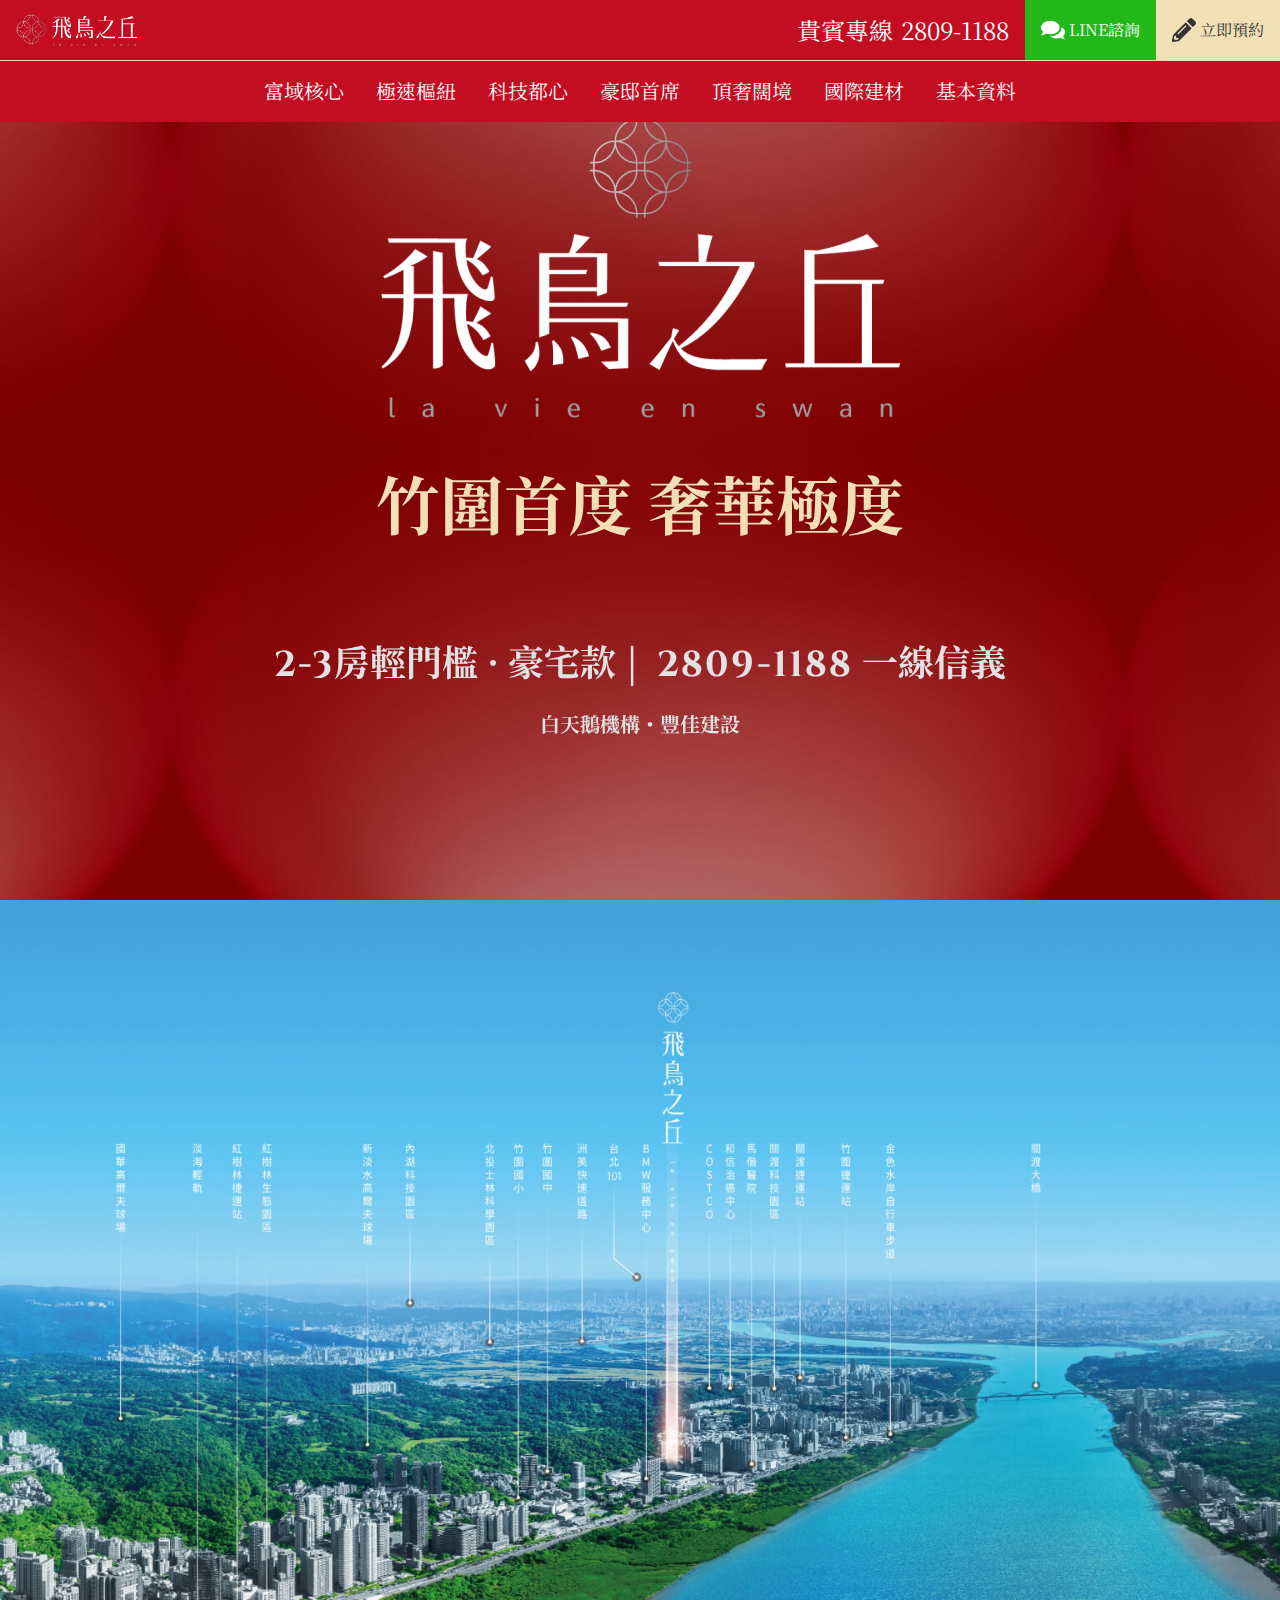
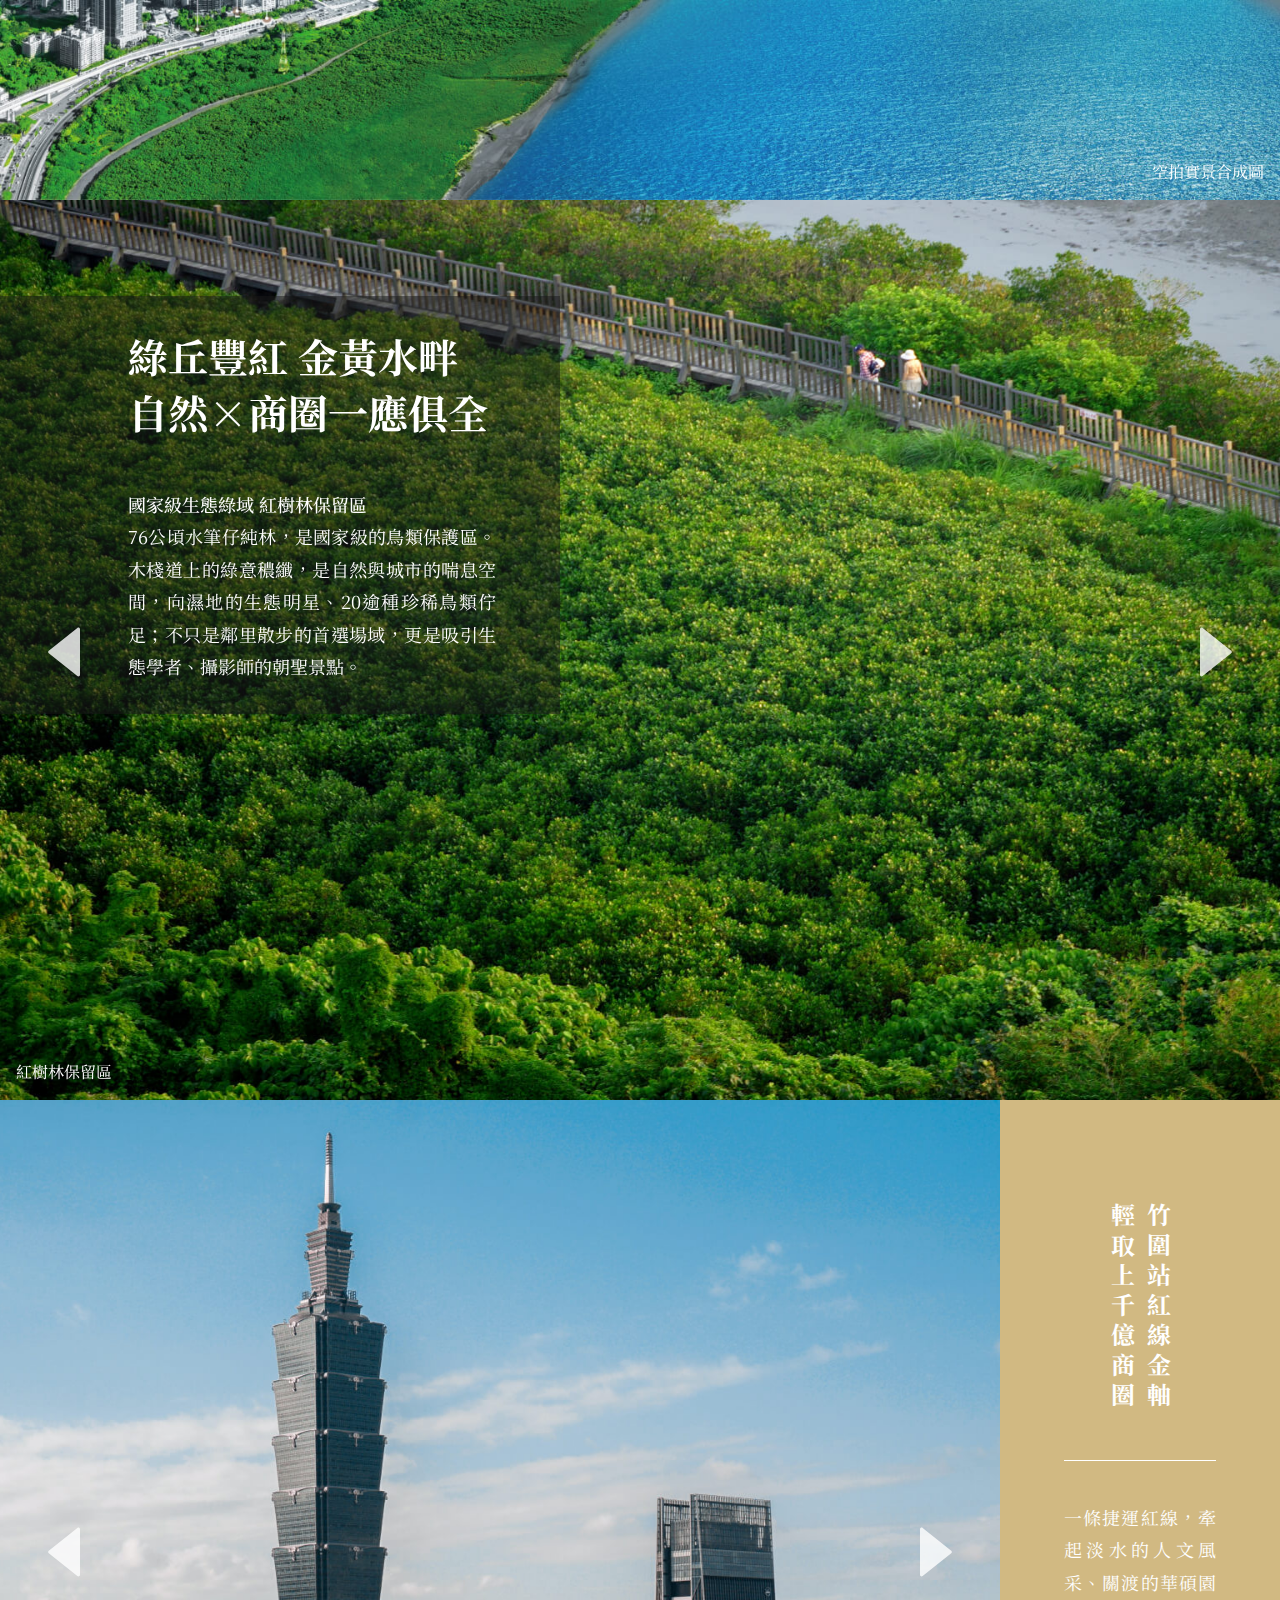
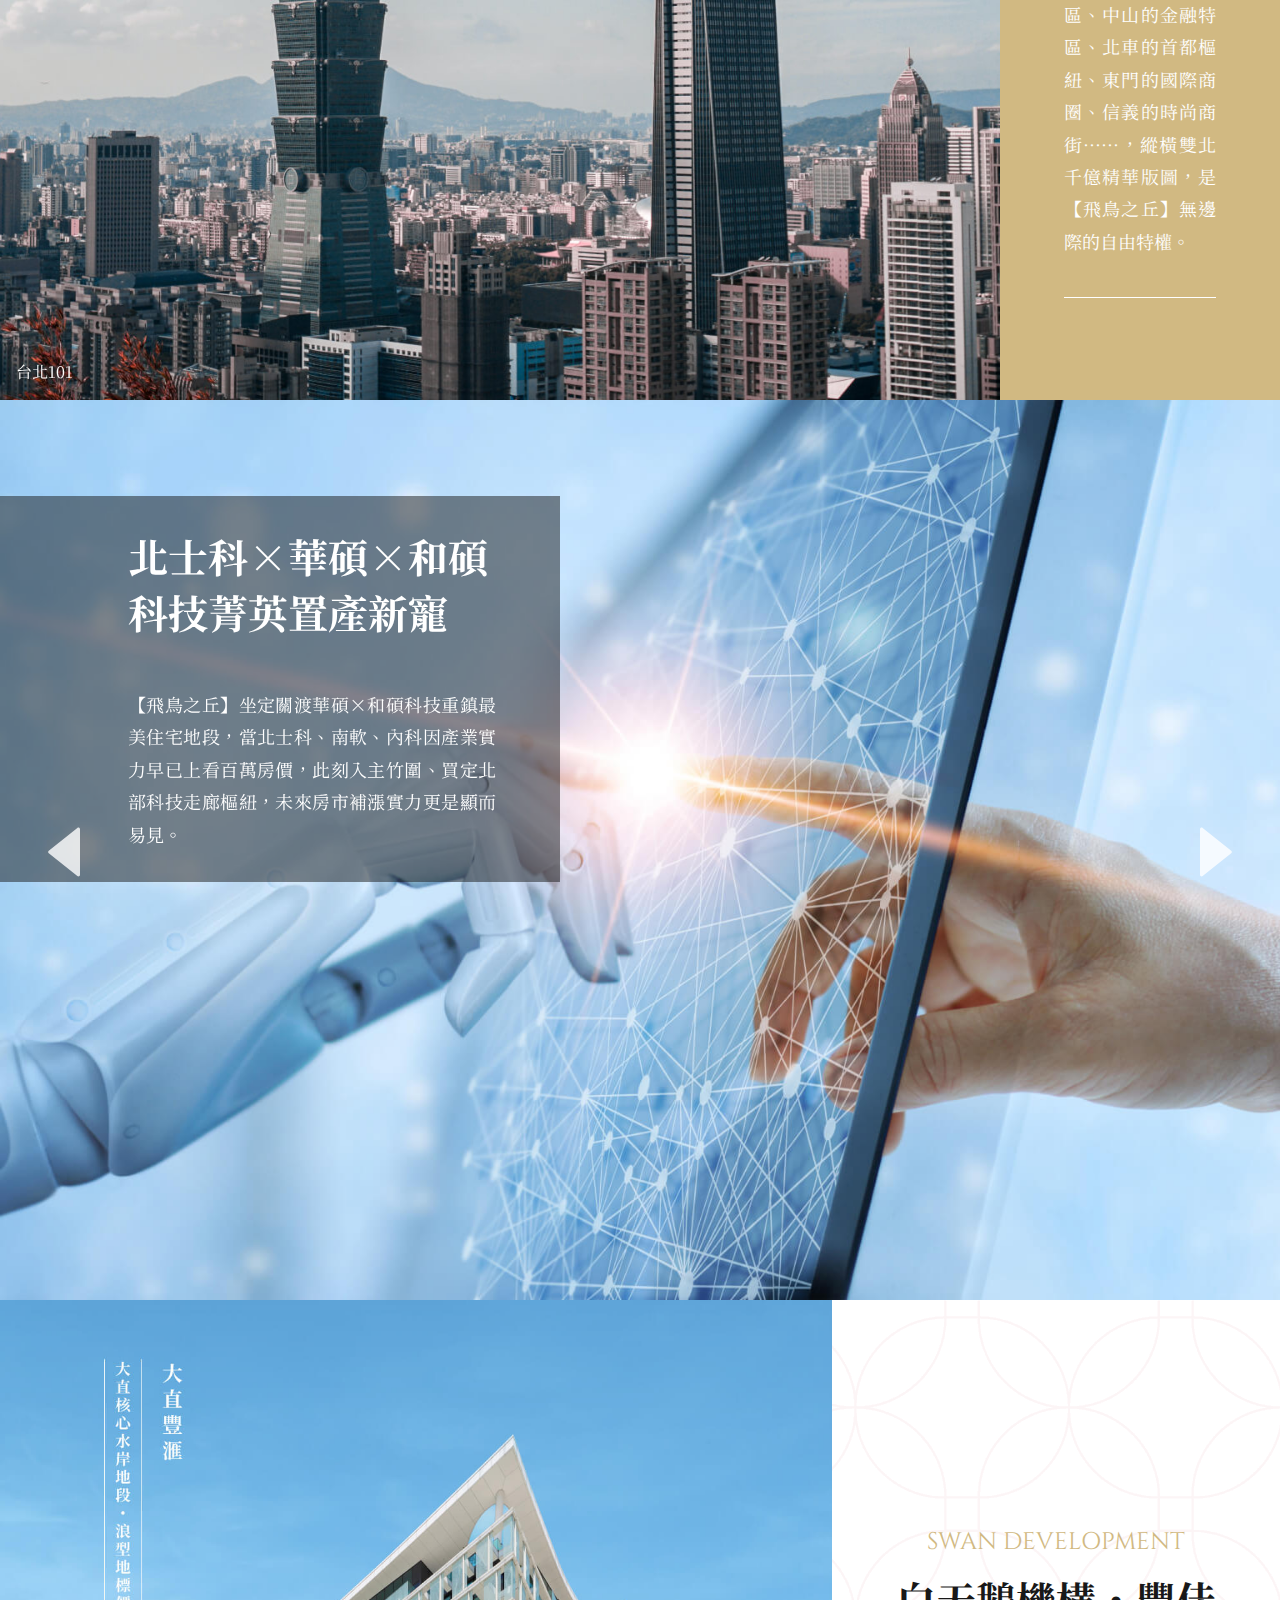
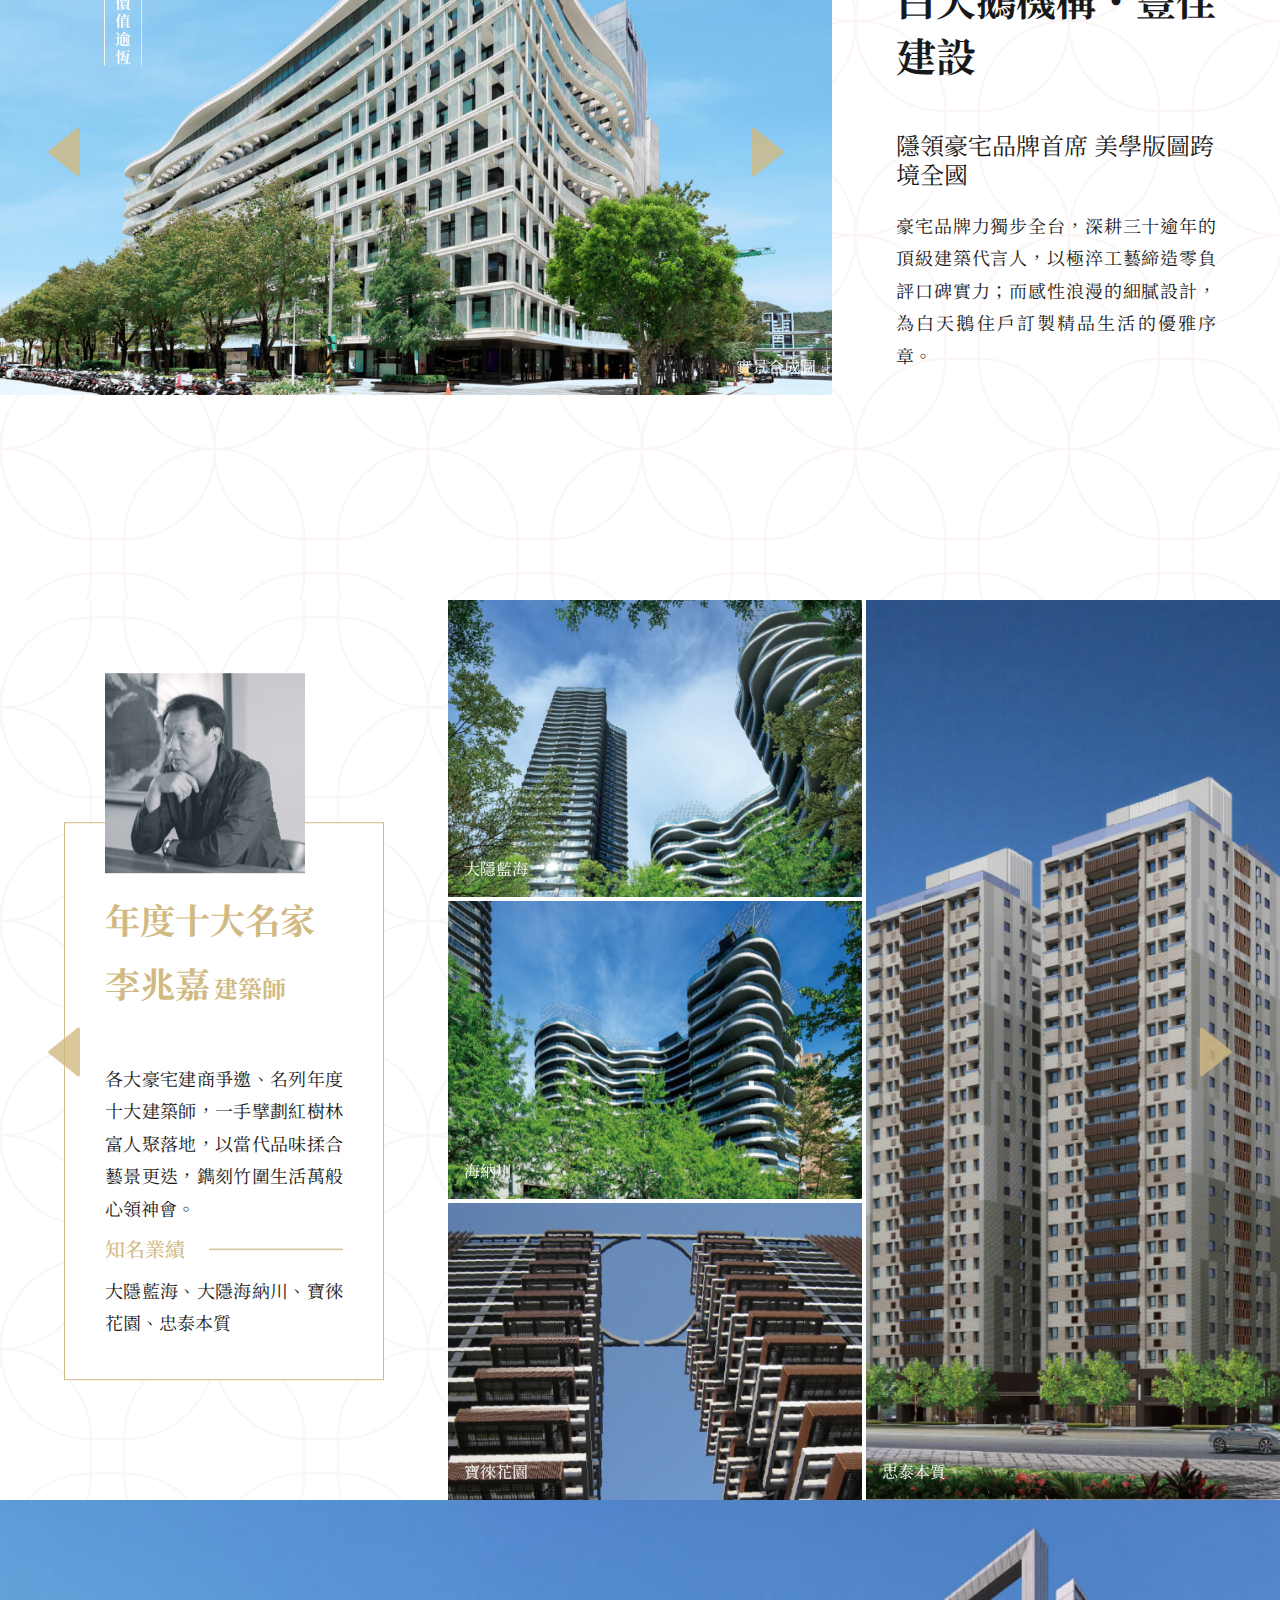
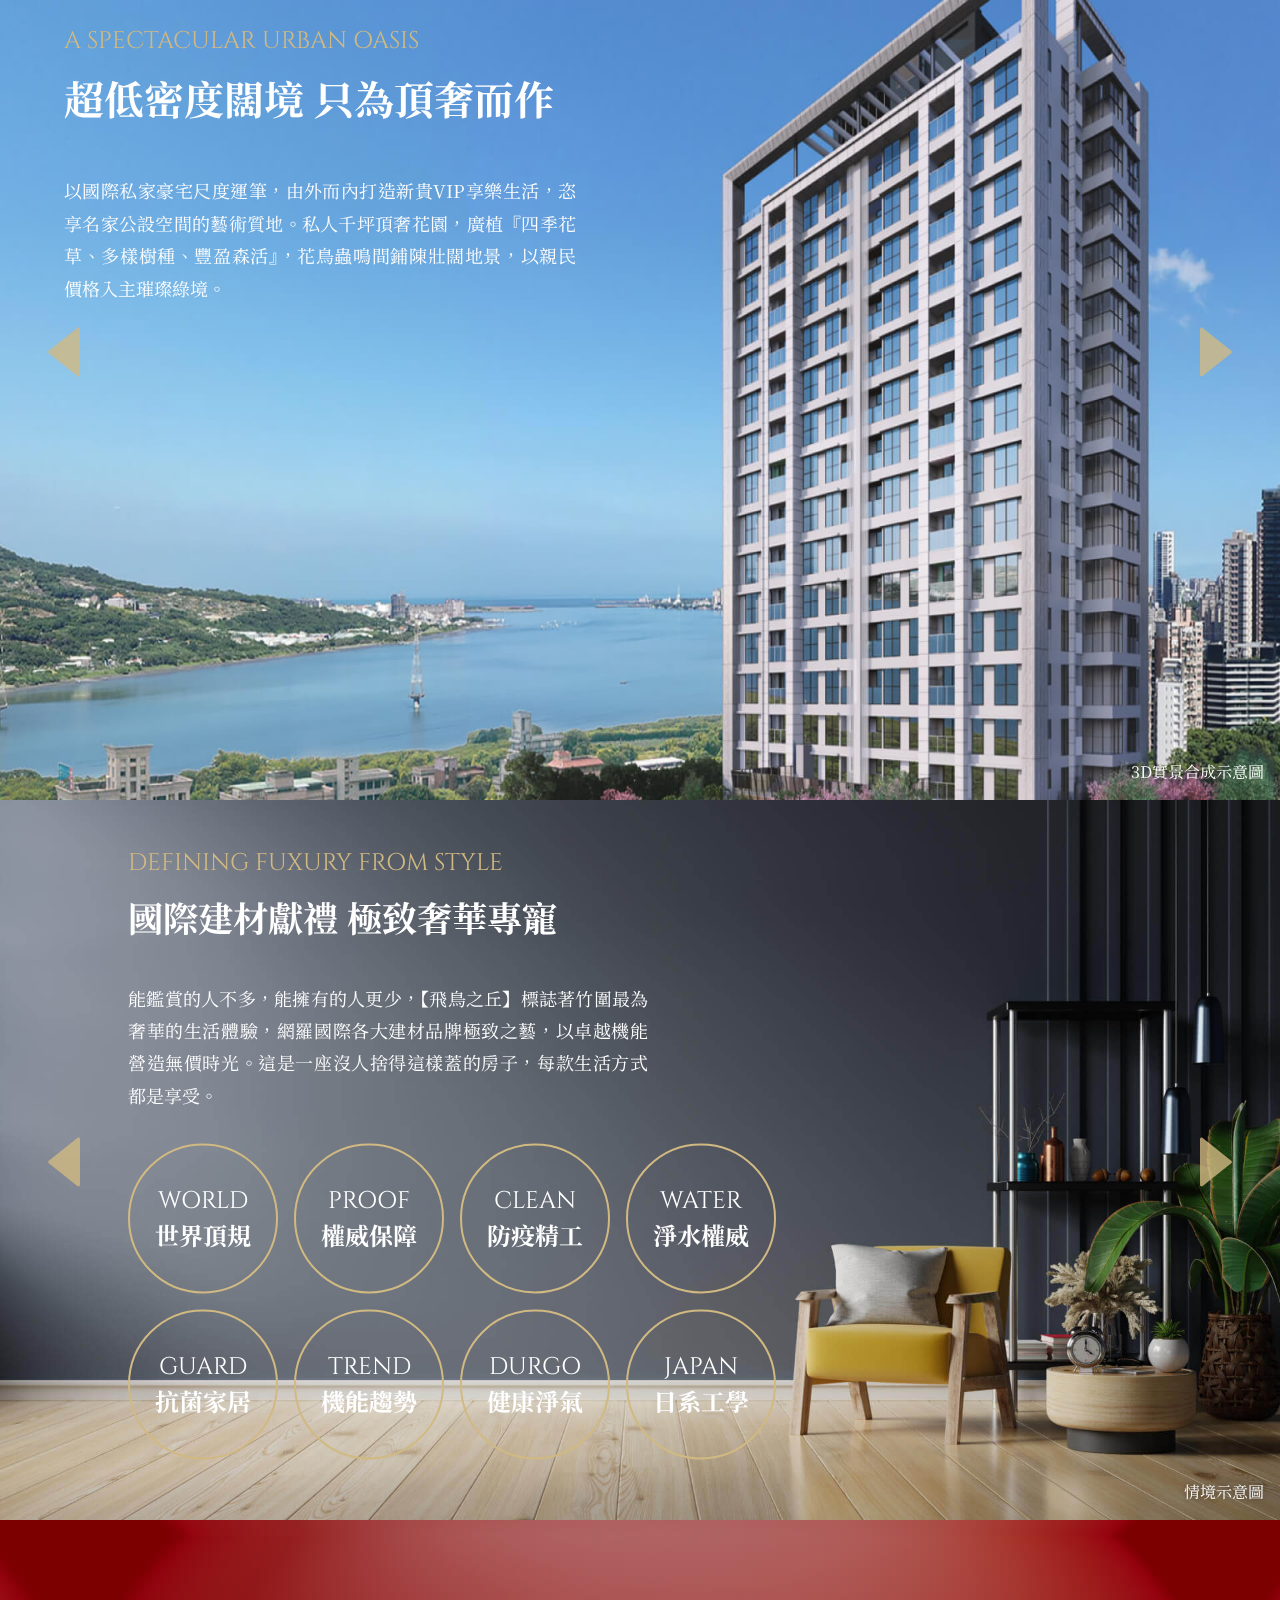
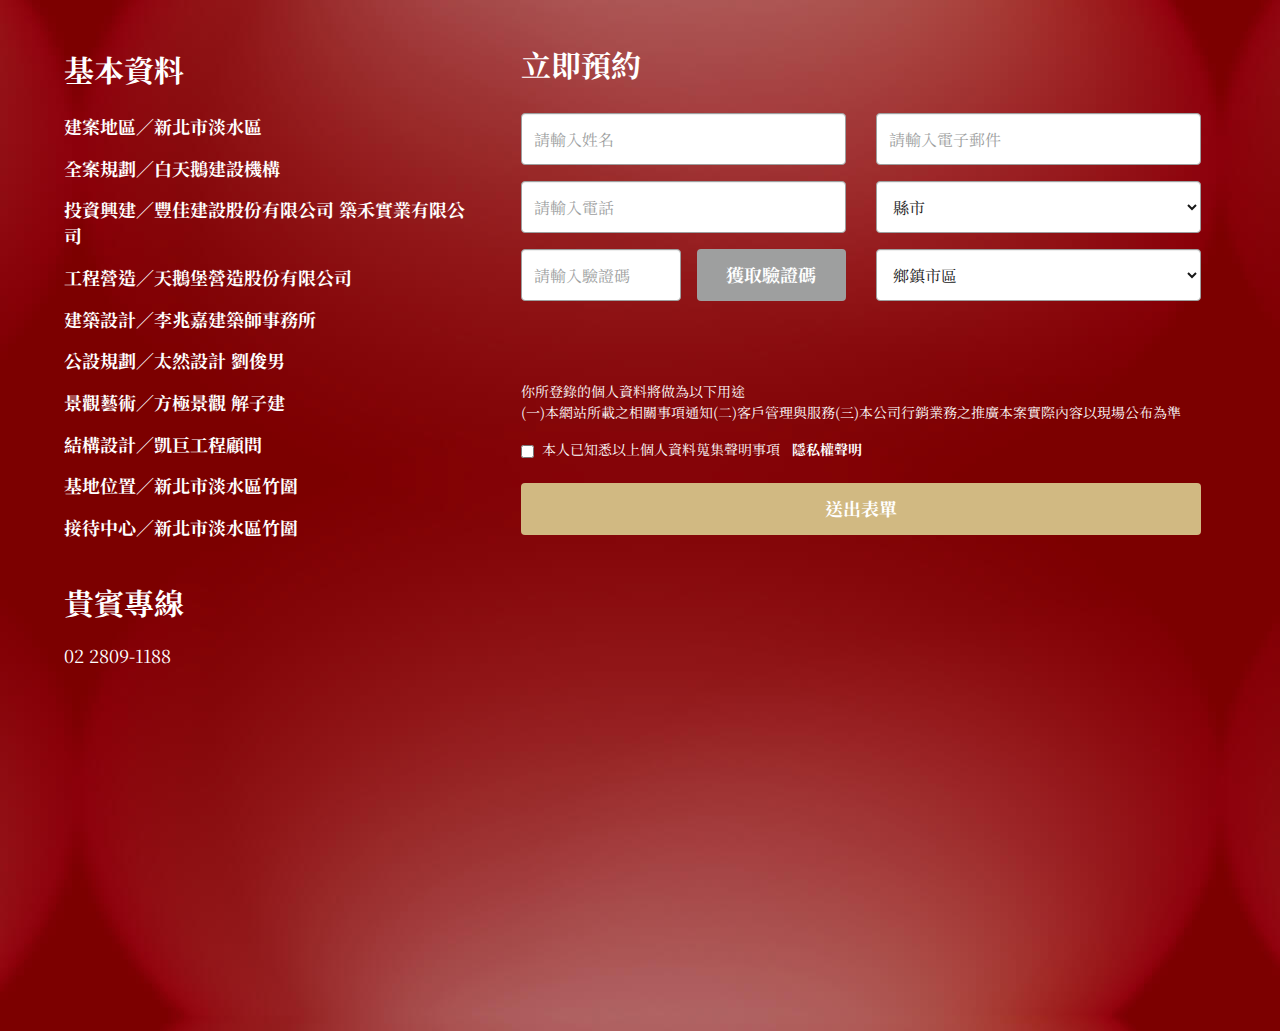
==== commit aa364776: "[Fix] change menu item content" ====
--- a/index.html
+++ b/index.html
@@ -42,7 +42,7 @@
           </a>
         </li>
         <li class="contact-item">
-          <a data-href="#sec9" class="contact-link menu-item reserve">
+          <a data-href="#sec9" class="contact-link btn-scroll reserve">
             <svg class="contact-icon" aria-hidden="true" data-prefix="fas" data-icon="pencil-alt"
               role="img" xmlns="http://www.w3.org/2000/svg" viewBox="0 0 512 512" data-fa-i2svg="">
               <path fill="currentColor"
@@ -63,15 +63,13 @@
     </nav>
     <nav class="menu-nav">
       <ul class="menu-list">
-        <li><a data-href="#sec1" class="menu-item">空拍</a></li>
-        <li><a data-href="#sec7" class="menu-item">環境</a></li>
-        <li><a data-href="#sec6" class="menu-item">交通</a></li>
-        <li><a data-href="#sec8" class="menu-item">科技產業</a></li>
-        <li><a data-href="#sec4" class="menu-item">品牌</a></li>
-        <li><a data-href="#sec5" class="menu-item">團隊</a></li>
-        <li><a data-href="#sec2" class="menu-item">透視</a></li>
-        <li><a data-href="#sec3" class="menu-item">建材</a></li>
-        <li><a data-href="#sec9" class="menu-item">基本資料</a></li>
+        <li><a data-href="#sec1" class="menu-item btn-scroll">富域核心</a></li>
+        <li><a data-href="#sec6" class="menu-item btn-scroll">極速樞紐</a></li>
+        <li><a data-href="#sec8" class="menu-item btn-scroll">科技都心</a></li>
+        <li><a data-href="#sec4" class="menu-item btn-scroll">豪邸首席</a></li>
+        <li><a data-href="#sec2" class="menu-item btn-scroll">頂奢闊境</a></li>
+        <li><a data-href="#sec3" class="menu-item btn-scroll">國際建材</a></li>
+        <li><a data-href="#sec9" class="menu-item btn-scroll">基本資料</a></li>
       </ul>
     </nav>
   </header>
@@ -990,7 +988,7 @@
   <footer class="footer">
     <ul class="footer-nav-list">
       <li class="nav-item">
-        <a href="#" class="nav-link">
+        <a href="tel:0228091188" class="nav-link">
           <svg class="nav-icon" aria-hidden="true" data-prefix="fas" data-icon="phone" role="img"
             xmlns="http://www.w3.org/2000/svg" viewBox="0 0 512 512" data-fa-i2svg="">
             <path fill="currentColor"
@@ -1012,7 +1010,7 @@
         </a>
       </li>
       <li class="nav-item">
-        <a href="#" class="nav-link">
+        <a data-href="#sec9" class="nav-link btn-scroll">
           <svg class="nav-icon" aria-hidden="true" data-prefix="fas" data-icon="pencil-alt"
             role="img" xmlns="http://www.w3.org/2000/svg" viewBox="0 0 512 512" data-fa-i2svg="">
             <path fill="currentColor"
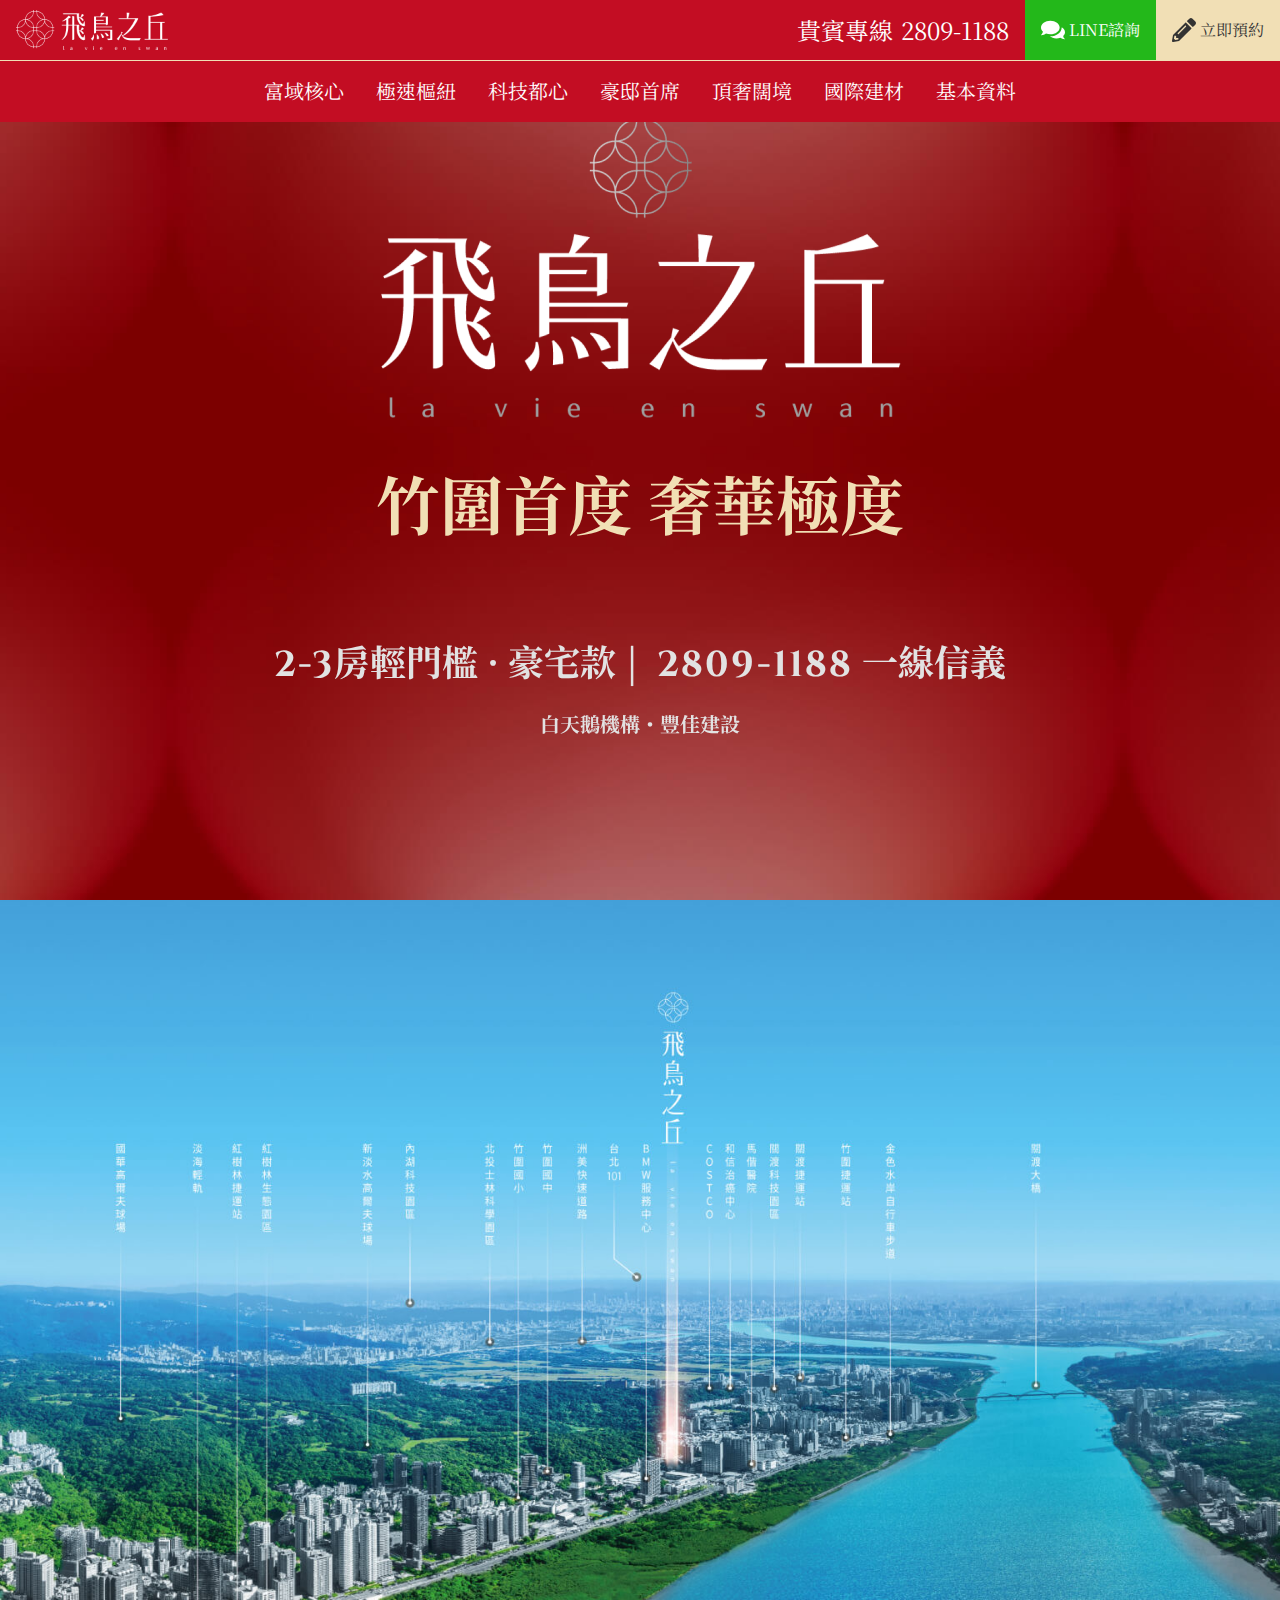
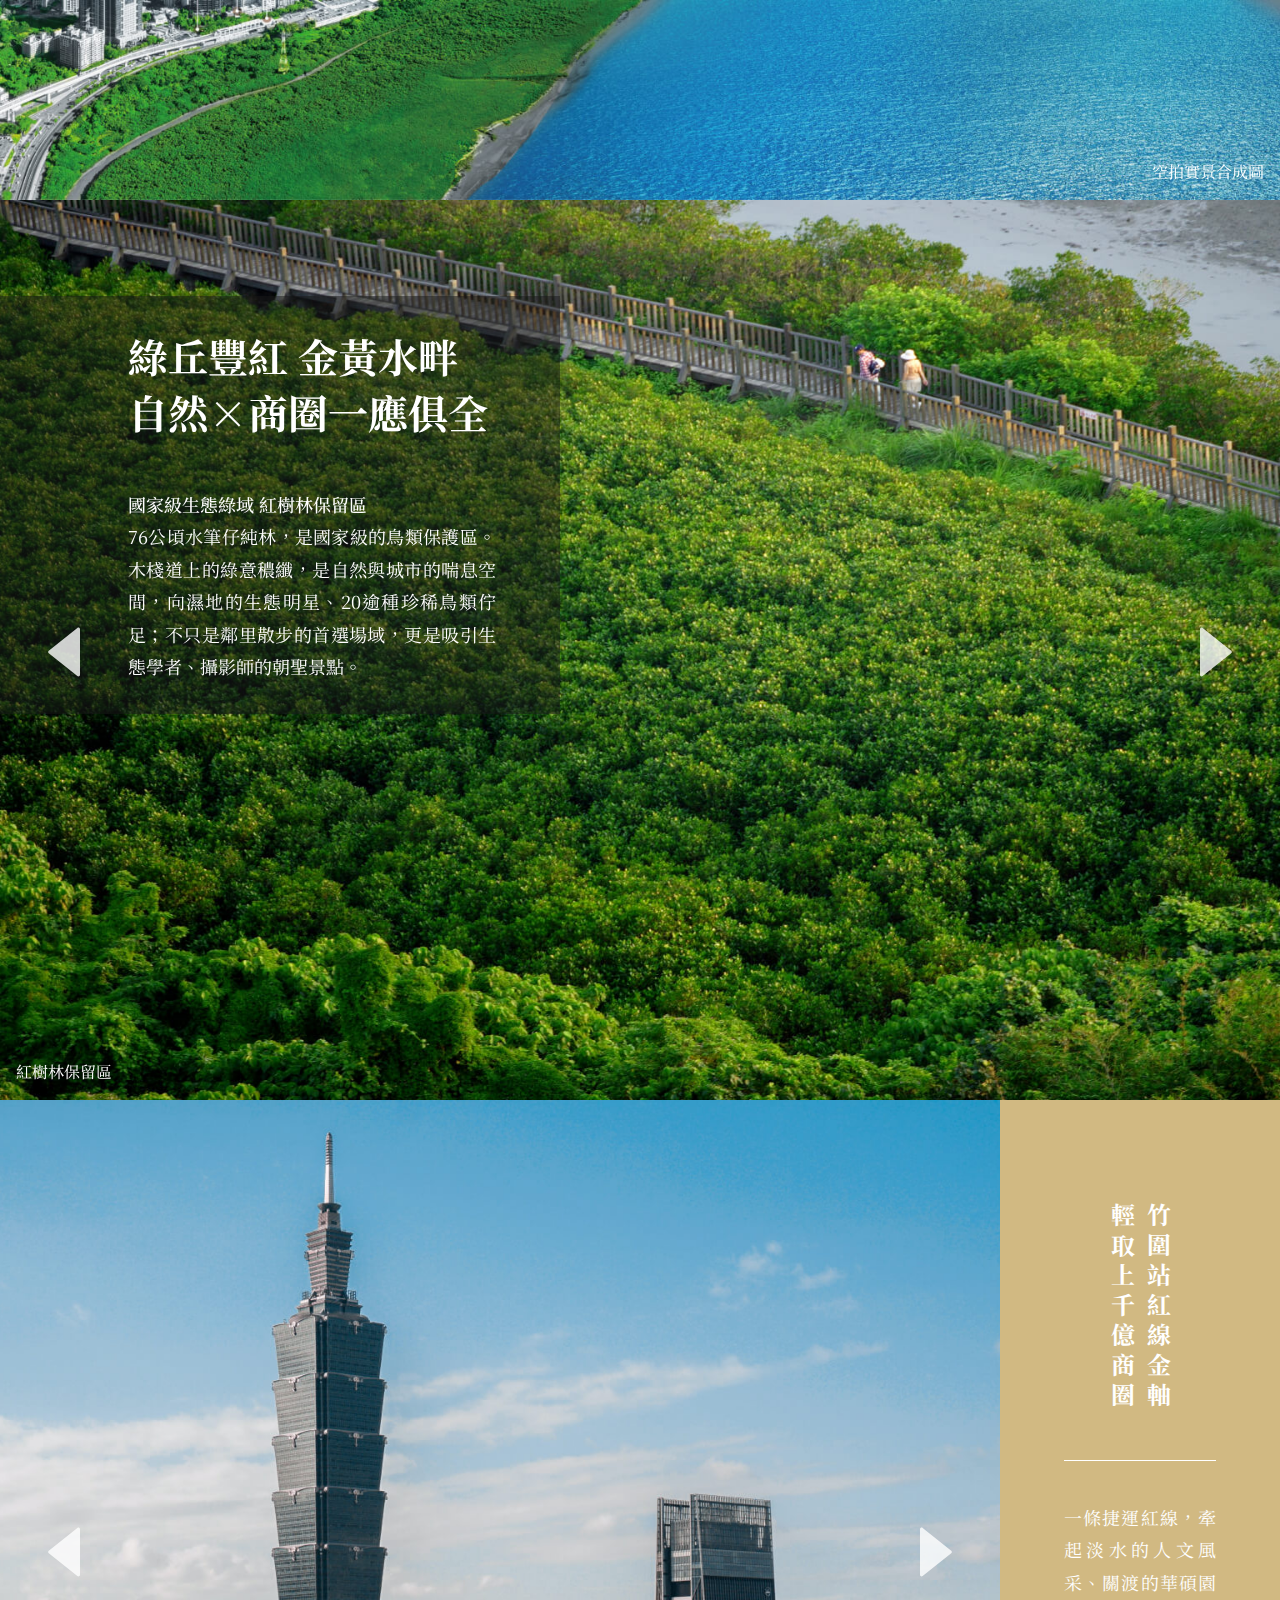
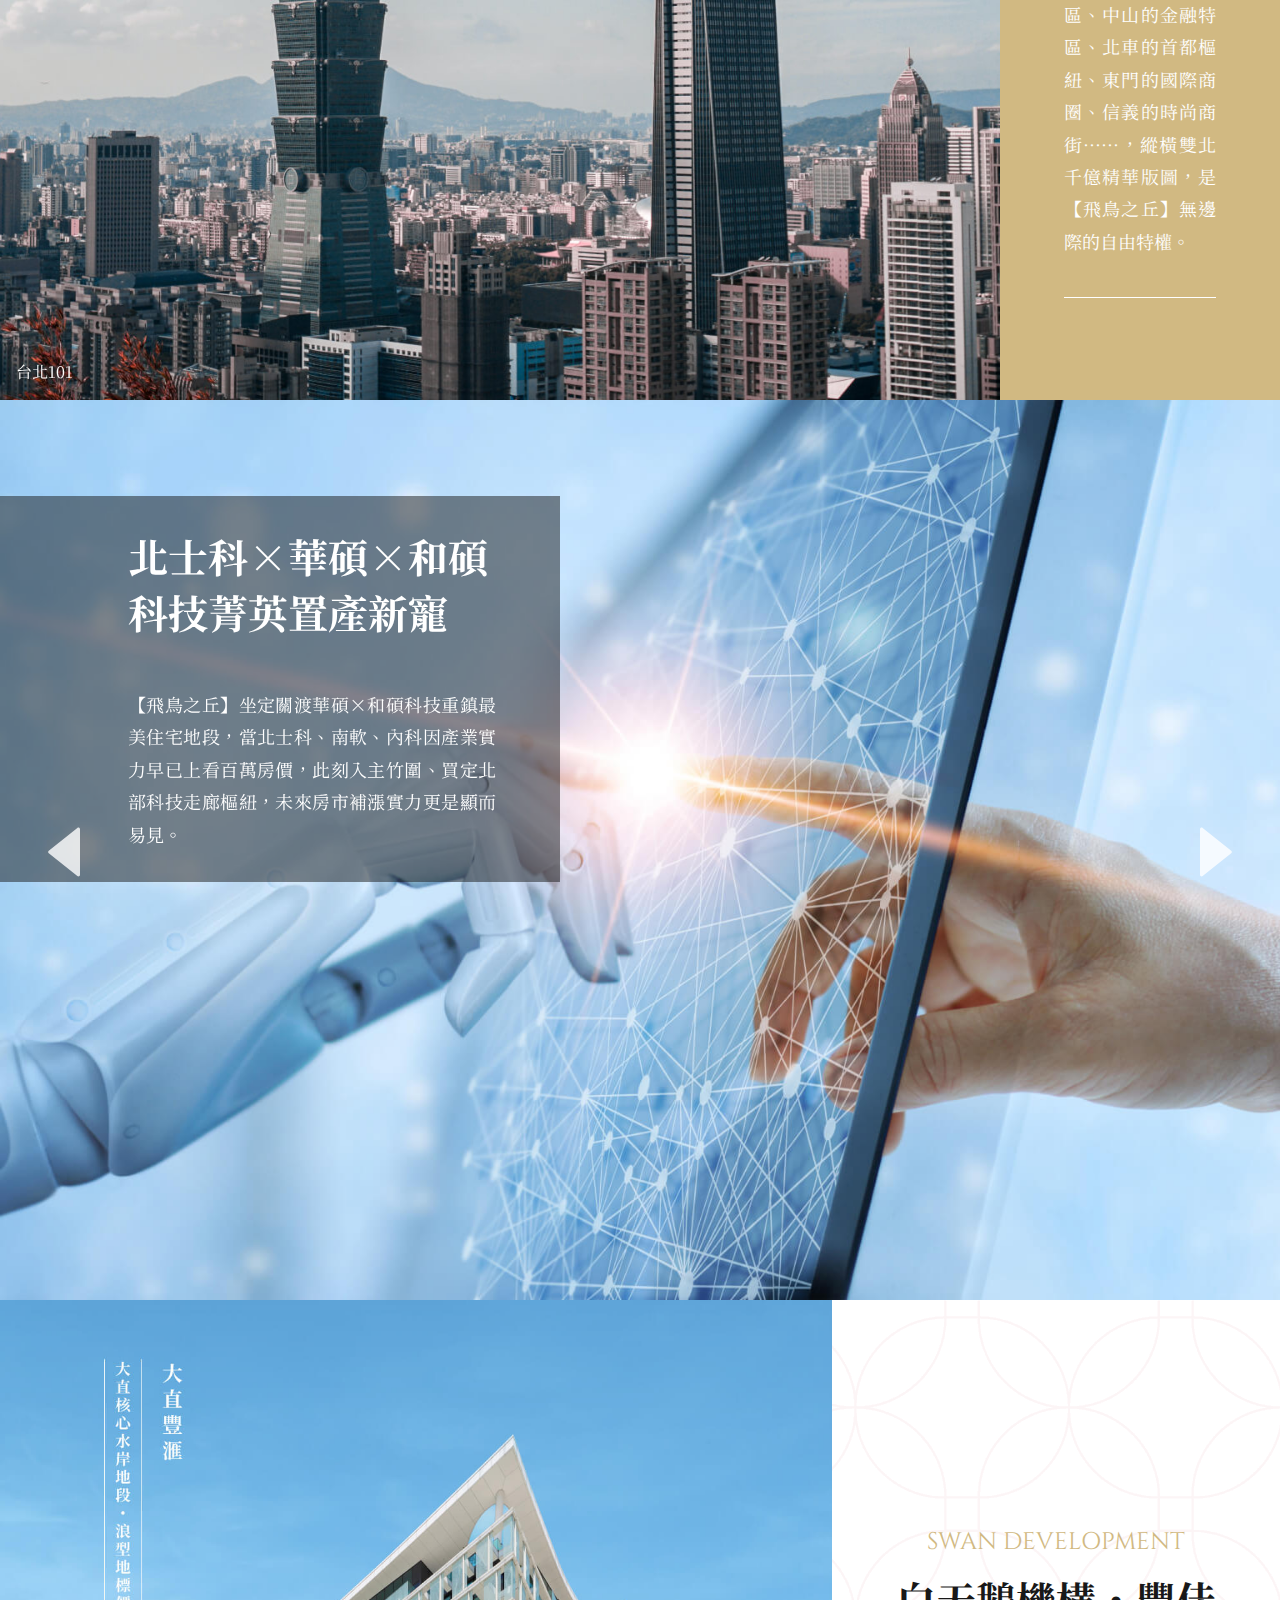
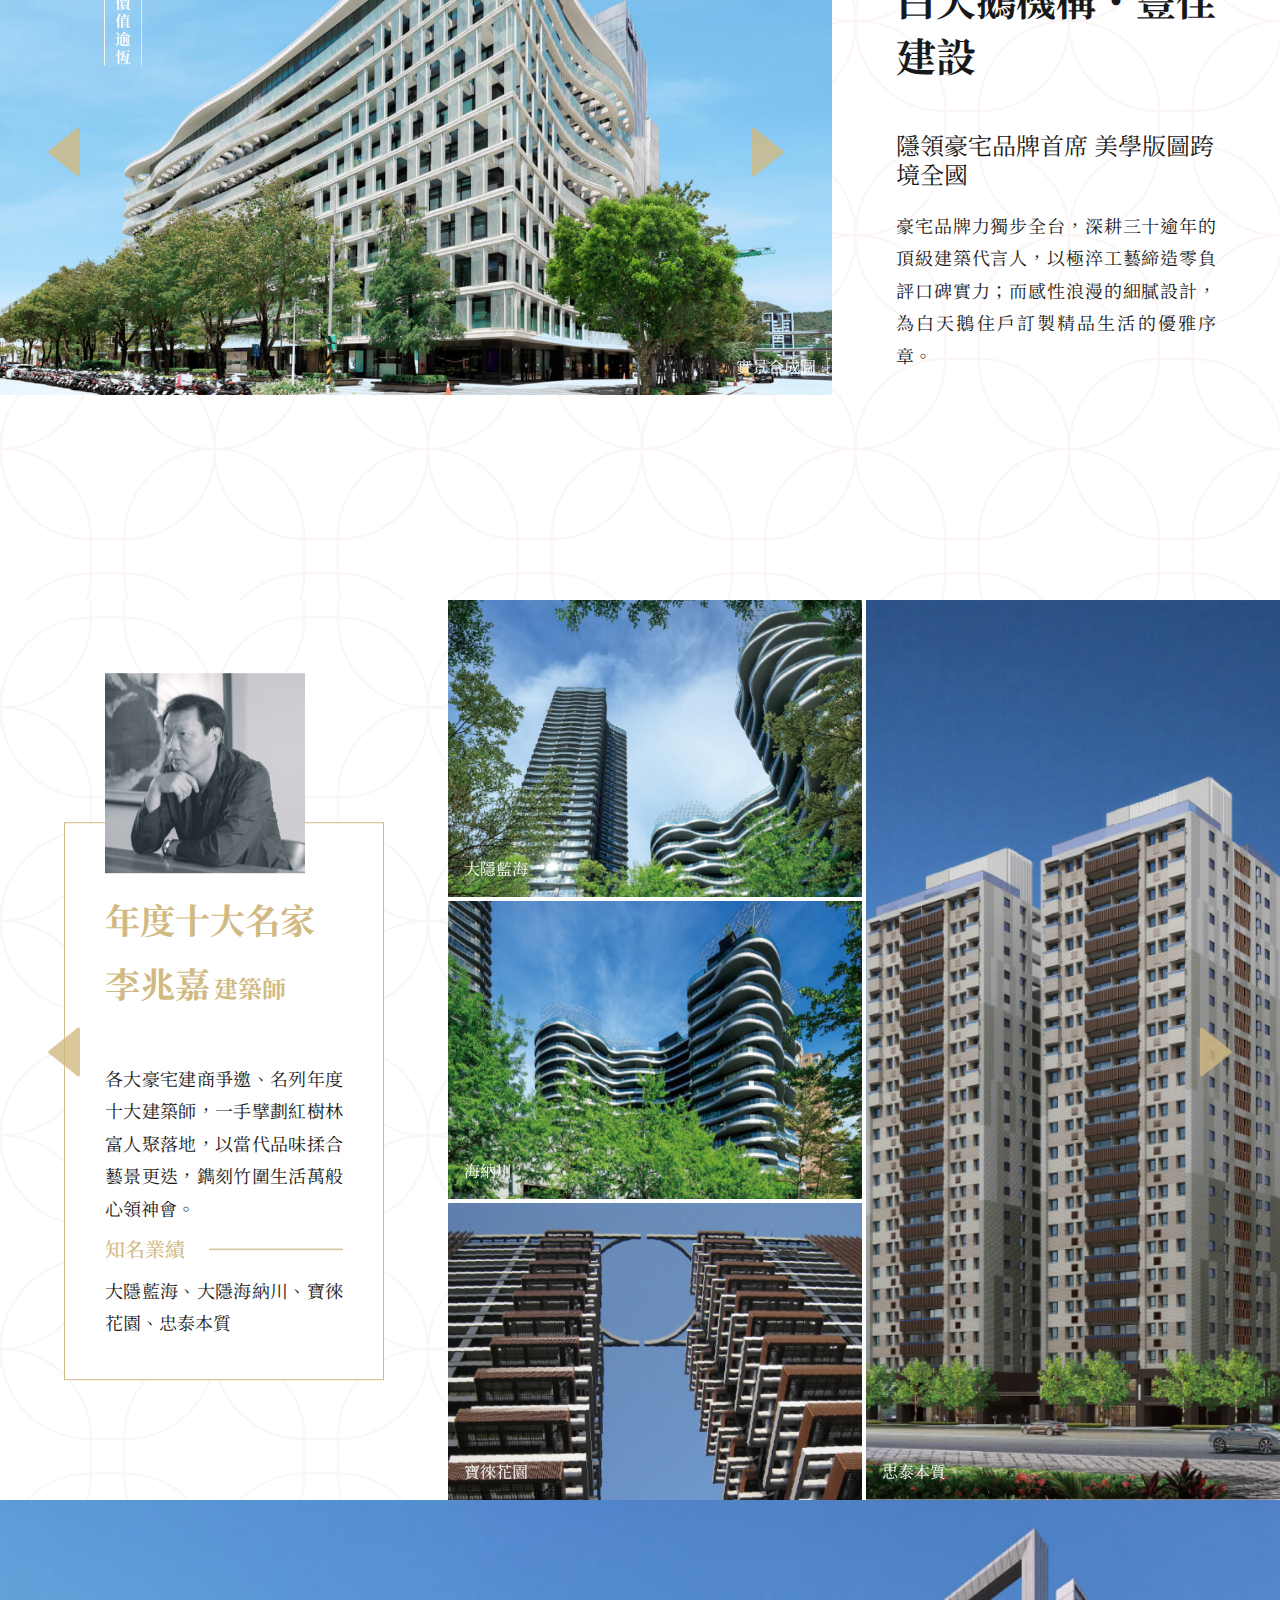
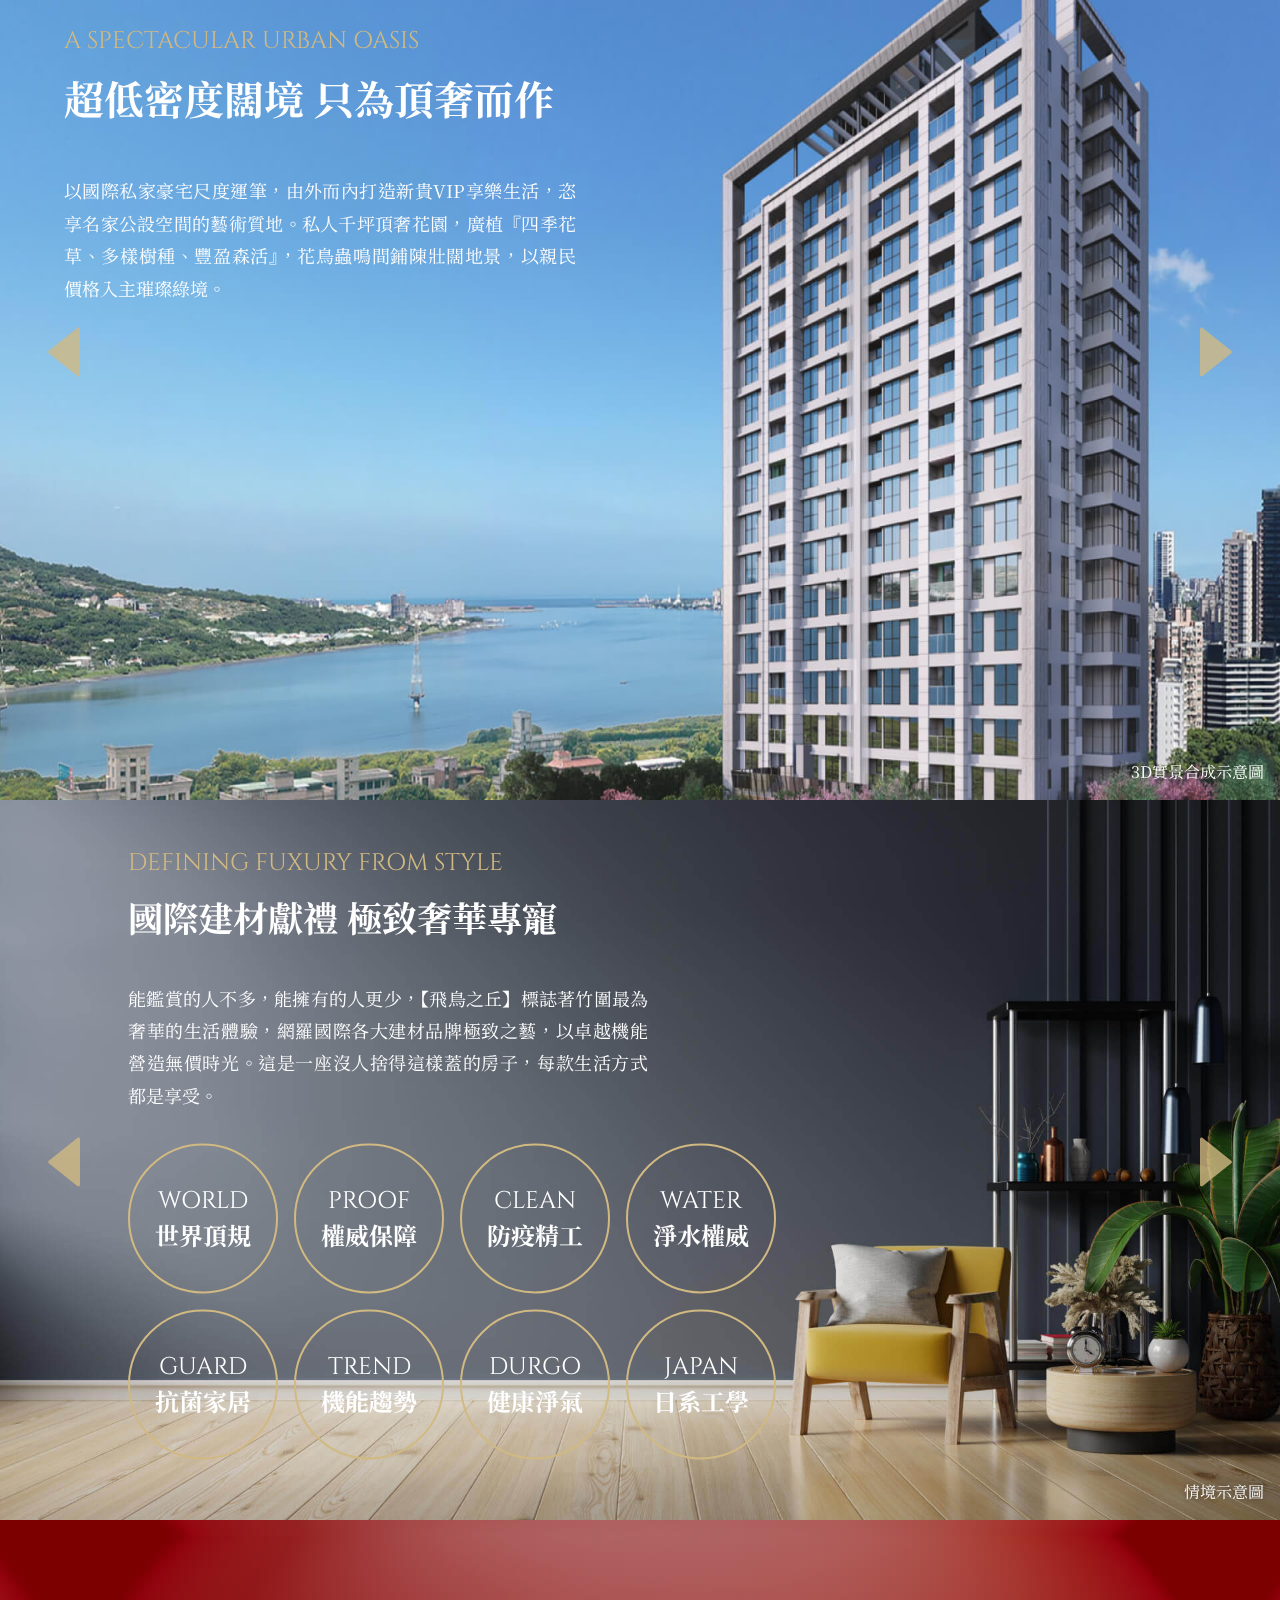
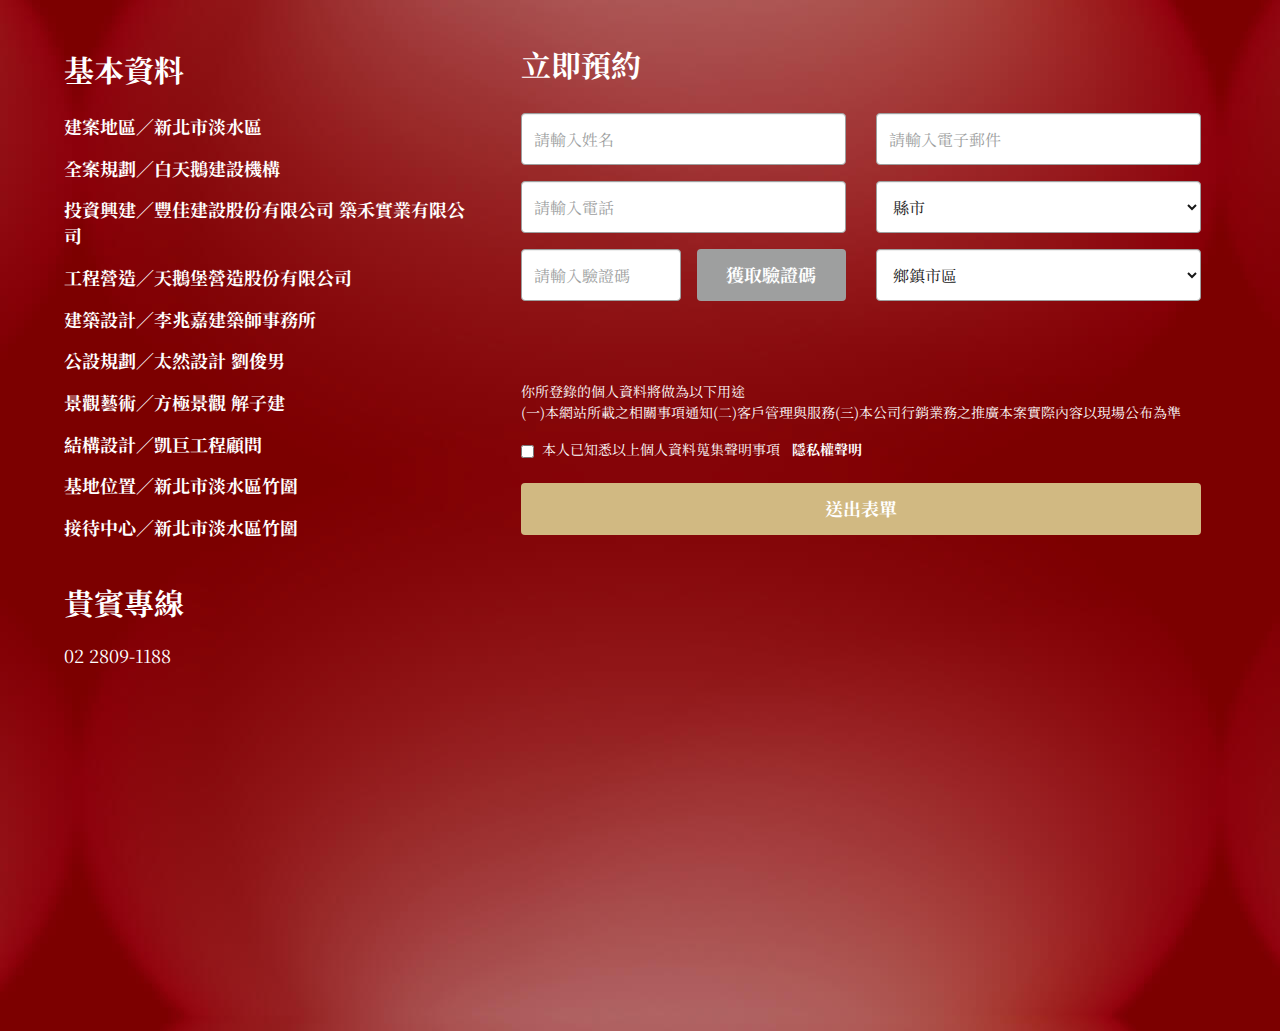
==== commit f6ef205e: "[Fix] change logo and style" ====
--- a/index.html
+++ b/index.html
@@ -24,7 +24,7 @@
 <body style="cursor: auto;">
   <header class="header">
     <nav class="contact-nav">
-      <img class="nav-logo" src="images/logo.png" alt="飛鳥之丘">
+      <img class="nav-logo btn-scroll" data-href="#sec0" src="images/logo.png" alt="飛鳥之丘">
       <div class="contact-number">
         <span>貴賓專線</span>
         <span>2809-1188</span>
@@ -1010,7 +1010,7 @@
         </a>
       </li>
       <li class="nav-item">
-        <a data-href="#sec9" class="nav-link btn-scroll">
+        <a data-href="#bottom" class="nav-link btn-scroll">
           <svg class="nav-icon" aria-hidden="true" data-prefix="fas" data-icon="pencil-alt"
             role="img" xmlns="http://www.w3.org/2000/svg" viewBox="0 0 512 512" data-fa-i2svg="">
             <path fill="currentColor"
--- a/css/main.min.css
+++ b/css/main.min.css
@@ -1 +1 @@
-@import"https://fonts.googleapis.com/css2?family=Noto+Serif+TC:wght@400;700&display=swap";@import"https://fonts.googleapis.com/css2?family=Cinzel&display=swap";*,*::after,*::before{-webkit-box-sizing:border-box;box-sizing:border-box}html{font-size:16px}body{color:#181818;font-family:"Noto Serif TC","微軟正黑體","Microsoft JhengHei",serif}h1,h2,h3,h4,h5,h6{margin:0}img{display:block;max-width:100%;height:auto}p{margin:0}picture{max-width:100%}.white{color:#fff}.gold{color:#d1b982}.relative{position:relative}.d-none{display:none}.d-block{display:block}.d-flex{display:-webkit-box;display:-ms-flexbox;display:flex}@media(min-width: 821px){.d-md-none{display:none}.d-md-inline{display:inline-block}.d-md-block{display:block}}.align-center{-webkit-box-align:center;-ms-flex-align:center;align-items:center}.justify-between{-webkit-box-pack:justify;-ms-flex-pack:justify;justify-content:space-between}.justify-center{-webkit-box-pack:center;-ms-flex-pack:center;justify-content:center}.justify-start{-webkit-box-pack:start;-ms-flex-pack:start;justify-content:flex-start}.font-en,.title-en{font-family:"Cinzel",serif}.title{margin-bottom:1rem;font-size:clamp(1.5rem,5vw,2.5rem);font-weight:bold;line-height:1.4}.title.large{font-size:clamp(2rem,8vw,4rem)}.title.middle{font-size:clamp(1.25rem,5vw,2.25rem)}.title.small{font-size:clamp(.8rem,4vw,1.25rem)}.title-en{margin-bottom:.5rem;color:#d1b982;font-size:clamp(.9rem,3vw,1.5rem);font-weight:normal}.subtitle{margin-bottom:.8rem;font-size:clamp(1rem,3vw,1.5rem);font-weight:normal;line-height:1.2}.para{font-size:clamp(.75rem,2vw,1.125rem);line-height:1.8;text-align:justify}.img-tag{position:absolute;left:1rem;bottom:1rem;color:#fff;font-size:.75rem}.img-tag.right{left:initial;right:1rem}.img-tag.black{color:#181818}.img-tag.shadow{text-shadow:0 0 4px rgba(24,24,24,.5)}@media(min-width: 821px){.title{margin-bottom:3rem}.title-en{margin-bottom:1rem}.subtitle{margin-bottom:1.25rem}.img-tag{font-size:1rem}}.deco-line,.deco-line-gold{display:block;width:100%;height:1px;background-color:#fff;margin:0}.deco-line-gold{background-color:#d1b982}@media(min-width: 821px){.deco-line,.deco-line-gold{height:2px}}.swiper-slide img{display:block;width:100%;height:100%;-o-object-fit:cover;object-fit:cover}.swiper-button-next,.swiper-button-prev{min-width:2rem;min-height:3rem;background-color:rgba(226,226,226,.6)}.swiper-button-next::after,.swiper-button-prev::after{display:none}.swiper-button-next svg,.swiper-button-prev svg{fill:#fff}.swiper-button-next{padding:0 .75rem 0 .5rem;border-radius:4px 0 0 4px;right:0}.swiper-button-prev{padding:0 .5rem 0 .75rem;border-radius:0 4px 4px 0;left:0}@media(min-width: 821px){.swiper-button-next,.swiper-button-prev{padding:0;background-color:rgba(0,0,0,0)}.swiper-button-next svg,.swiper-button-prev svg{fill:#d1b982}.swiper-button-next.white svg,.swiper-button-prev.white svg{fill:#fff}.swiper-button-next{right:3rem}.swiper-button-prev{left:3rem}}.section{position:relative;max-width:100vw;min-height:100vh;overflow:hidden}.img-bg img{width:100vw;max-width:100%;height:100vh;-o-object-fit:cover;object-fit:cover}.pattern-g{background-image:url("../images/patten-g-m.png");background-repeat:repeat}.pattern-r{background-image:url("../images/patten-r-m.png");background-repeat:repeat}@media(min-width: 821px){.pattern-g{background-image:url("../images/patten-g.png")}.pattern-r{background-image:url("../images/patten-r.png")}}.s0{color:#fff}.s0 .logo{margin-bottom:1.25rem}.s0 .divider{margin:0 10px}.s0 .content{display:-webkit-box;display:-ms-flexbox;display:flex;-webkit-box-orient:vertical;-webkit-box-direction:normal;-ms-flex-direction:column;flex-direction:column;-webkit-box-align:center;-ms-flex-align:center;align-items:center;-webkit-box-pack:center;-ms-flex-pack:center;justify-content:center;position:absolute;top:50%;left:50%;-webkit-transform:translate(-50%, -50%);transform:translate(-50%, -50%);white-space:nowrap}.s0 .middle{margin-bottom:1.25rem;color:#e2e2e2;text-align:center;line-height:1.4}.s0 .middle .font-en,.s0 .middle .title-en{letter-spacing:2px}.s0 .small{color:#e2e2e2}.s0 .gradient{color:#f1dfb5;background:linear-gradient(45deg, #f1dfb5 75%, #FFF 80%, #f1dfb5 85%);background-size:200% auto;background-clip:text;text-fill-color:rgba(0,0,0,0);-webkit-background-clip:text;-webkit-text-fill-color:rgba(0,0,0,0);-webkit-animation:textGradient 1.5s linear infinite;animation:textGradient 1.5s linear infinite}@-webkit-keyframes textGradient{0%{background-position:200% 0}100%{background-position:0 200%}}@keyframes textGradient{0%{background-position:200% 0}100%{background-position:0 200%}}@media(min-width: 821px){.s0 .logo{margin-bottom:2.5rem}.s0 .large{margin-bottom:5.5rem}}.s1 .horizontal-scroll-container{width:100%;max-width:100%;max-height:100vh;overflow-y:hidden;overflow-x:auto}.s1 .horizontal-scroll-container::-webkit-scrollbar{display:none}.s1 .scroll-img{max-width:initial;max-height:100vh}.s1 .toast{padding:8px 16px;font-size:13px;background-color:rgba(0,0,0,.5);color:#fff;border-radius:8px;display:-webkit-inline-box;display:-ms-inline-flexbox;display:inline-flex;-webkit-box-align:center;-ms-flex-align:center;align-items:center;-webkit-box-pack:center;-ms-flex-pack:center;justify-content:center;position:absolute;top:50%;left:50%;-webkit-transform:translate(-50%, -50%);transform:translate(-50%, -50%);-webkit-box-shadow:0 0 4px rgba(0,0,0,.3);box-shadow:0 0 4px rgba(0,0,0,.3);-webkit-transition:opacity .2s ease;transition:opacity .2s ease;z-index:100;opacity:0}.s1 .toast.active{opacity:1}.s1 .content{display:-webkit-box;display:-ms-flexbox;display:flex;-webkit-box-orient:vertical;-webkit-box-direction:normal;-ms-flex-direction:column;flex-direction:column;-webkit-box-align:center;-ms-flex-align:center;align-items:center;position:absolute;bottom:6rem;right:50%;-webkit-transform:translateX(50%);transform:translateX(50%)}.s1 .title,.s1 .title-en{white-space:nowrap}@media(min-width: 821px){.s1 .scroll-img{min-width:100vw;height:100vh}.s1 .content{-webkit-box-align:start;-ms-flex-align:start;align-items:flex-start;top:clamp(4rem,10vh,8rem);bottom:initial;right:4rem;-webkit-transform:initial;transform:initial}}.s2{padding:3rem 0;min-height:auto}.s2 .img-bg img{max-height:40vh;margin:0 auto}.s2 .content{display:-webkit-box;display:-ms-flexbox;display:flex;-webkit-box-orient:vertical;-webkit-box-direction:normal;-ms-flex-direction:column;flex-direction:column;-webkit-box-align:center;-ms-flex-align:center;align-items:center;margin-top:1rem;z-index:1}.s2 .swiper-slide{padding:0 1.5rem}@media(min-width: 821px){.s2{padding:0}.s2 .img-bg img{max-height:100vh}.s2 .content{max-width:40vw;margin:0;color:#fff;-webkit-box-align:start;-ms-flex-align:start;align-items:flex-start;position:absolute;top:8rem;left:4rem}.s2 .para{max-width:520px}.s2 .swiper-slide{padding:0}}.s3{padding:0 0 3rem 0;min-height:auto}.s3 .img-bg img{height:auto;margin:0 auto}.s3 .border{display:inline-block;margin-bottom:.5rem;padding:0 1rem;border-left:2px solid #d1b982;border-right:2px solid #d1b982;font-weight:bold;line-height:1}.s3 .content{display:-webkit-box;display:-ms-flexbox;display:flex;-webkit-box-orient:vertical;-webkit-box-direction:normal;-ms-flex-direction:column;flex-direction:column;-webkit-box-align:center;-ms-flex-align:center;align-items:center;margin-top:1rem;padding:0 1.5rem}.s3 .title{font-size:clamp(1.2rem,5vw,2.2rem);text-align:center}.s3 .circle-group{display:none}.s3 .deco-line,.s3 .deco-line-gold{margin:1rem auto;background-color:#d1b982}.s3 .deco-line-gold{margin:0 auto 1rem auto;max-width:100%}.s3 .img-flag{max-width:28px;height:auto;-o-object-fit:contain;object-fit:contain}.s3 .img-flag.jp{-webkit-box-shadow:0 0 4px rgba(24,24,24,.2);box-shadow:0 0 4px rgba(24,24,24,.2)}.s3 .img-durgo{max-width:78px;height:auto}.s3 .d-flex{gap:8px;margin-bottom:1rem;-webkit-box-pack:center;-ms-flex-pack:center;justify-content:center;-webkit-box-align:center;-ms-flex-align:center;align-items:center}.s3 .d-flex .subtitle{font-size:clamp(1rem,3vw,2rem);font-weight:bold}.s3 .d-flex .title,.s3 .d-flex .title-en,.s3 .d-flex .subtitle{margin:0;white-space:nowrap}.s3 .d-flex .title.white,.s3 .d-flex .title-en.white,.s3 .d-flex .subtitle.white{color:#181818}.s3 ul.list{width:100%;max-width:100%}.s3 ul.list li{display:-webkit-box;display:-ms-flexbox;display:flex;-webkit-box-align:center;-ms-flex-align:center;align-items:center}.s3 ul.list li::before{content:"";display:block;width:10px;height:10px;margin-right:10px;background-color:#d1b982;border-radius:50%}.s3 .d-md-none{display:none}@media(min-width: 821px){.s3{padding:0;color:#fff}.s3 .img-bg img{max-height:100vh}.s3 .img-background{background-color:rgba(24,24,24,.6);padding:1.5rem}.s3 .border{margin-bottom:1.125rem}.s3 .content{-webkit-box-align:start;-ms-flex-align:start;align-items:flex-start;max-width:45vw;margin:0;padding:0;position:absolute;top:50%;-webkit-transform:translateY(-50%);transform:translateY(-50%)}.s3 .content.left{left:8rem}.s3 .content.right{right:8rem}.s3 .content.center{display:-webkit-box;display:-ms-flexbox;display:flex;-webkit-box-orient:vertical;-webkit-box-direction:normal;-ms-flex-direction:column;flex-direction:column;-webkit-box-align:center;-ms-flex-align:center;align-items:center;left:50%;-webkit-transform:translate(-50%, -50%);transform:translate(-50%, -50%)}.s3 .content.center .para{margin-top:2rem;margin-bottom:1rem}.s3 .content.background{background-color:rgba(0,10,46,.5);padding:2rem;border:2px solid #fff}.s3 .title{margin-bottom:2.5rem;text-align:left}.s3 .para{max-width:520px}.s3 .circle-group{display:grid;grid-template-columns:repeat(4, 150px);gap:1rem;margin-top:2rem}.s3 .circle-item{display:-webkit-box;display:-ms-flexbox;display:flex;-webkit-box-orient:vertical;-webkit-box-direction:normal;-ms-flex-direction:column;flex-direction:column;-webkit-box-align:center;-ms-flex-align:center;align-items:center;-webkit-box-pack:center;-ms-flex-pack:center;justify-content:center;width:150px;height:150px;border:2px solid #d1b982;border-radius:50%;font-size:1.5rem;font-weight:bold}.s3 .circle-item .font-en,.s3 .circle-item .title-en{font-weight:normal}.s3 .deco-line,.s3 .deco-line-gold{margin:3rem auto;background-color:#fff}.s3 .deco-line-gold{max-width:320px;margin:0 auto 3rem 0;justify-self:flex-start;background-color:#d1b982}.s3 .img-flag{max-width:48px}.s3 .img-durgo{max-width:138px}.s3 .d-flex{gap:16px;margin:0}.s3 .d-flex.d-md-left{-webkit-box-pack:start;-ms-flex-pack:start;justify-content:flex-start}.s3 .d-flex .title.white,.s3 .d-flex .title-en.white{color:#fff}.s3 .d-md-none{display:block}}.s4{display:-webkit-box;display:-ms-flexbox;display:flex;-webkit-box-orient:vertical;-webkit-box-direction:normal;-ms-flex-direction:column;flex-direction:column;max-height:auto;background-color:#e2e2e2;min-height:initial}.s4 .swiper{max-width:100%}.s4 .swiper .swiper-slide{padding:1.5rem}.s4 .content{-webkit-box-flex:initial;-ms-flex:initial;flex:initial;max-width:initial;display:-webkit-box;display:-ms-flexbox;display:flex;-webkit-box-orient:vertical;-webkit-box-direction:normal;-ms-flex-direction:column;flex-direction:column;-webkit-box-align:center;-ms-flex-align:center;align-items:center;padding:0 1.5rem 3rem 1.5rem}@media(min-width: 821px){.s4{-webkit-box-orient:horizontal;-webkit-box-direction:normal;-ms-flex-direction:row;flex-direction:row;min-height:100vh;max-height:100vh;background-color:#fff}.s4 .swiper{-webkit-box-flex:1;-ms-flex:1;flex:1;max-width:65%}.s4 .swiper .swiper-slide{padding:0}.s4 .content{-ms-flex-item-align:center;align-self:center;-webkit-box-flex:0;-ms-flex:0 0 35%;flex:0 0 35%;max-width:35%;min-width:380px;padding:4rem}.s4 .title{white-space:initial}}.s5{min-height:auto}.s5 .swiper-slide{display:-webkit-box;display:-ms-flexbox;display:flex;-webkit-box-orient:vertical;-webkit-box-direction:normal;-ms-flex-direction:column;flex-direction:column;padding:3rem 1.5rem}.s5 .title{color:#d1b982;font-size:clamp(1.25rem,4vw,2.2rem);margin-bottom:0}.s5 .title span{margin-left:4px;font-size:clamp(1rem,3vw,1.5rem)}.s5 .content-wrapper{display:-webkit-box;display:-ms-flexbox;display:flex;margin-bottom:1rem}.s5 .works-title{display:-webkit-box;display:-ms-flexbox;display:flex;-webkit-box-align:center;-ms-flex-align:center;align-items:center;white-space:nowrap;color:#d1b982;font-size:clamp(.75rem,3vw,1.25rem)}.s5 .works-title+.para{line-height:1.4}.s5 .deco-line-gold{width:auto;-webkit-box-flex:1;-ms-flex:1;flex:1;margin:16px 0 16px 10px;height:1px}.s5 .avatar{width:120px;height:120px;margin-right:1rem}.s5 .works-img-wrapper{margin-top:1rem;position:relative}.s5 .works-img-wrapper .works-img{position:relative;z-index:1}.s5 .works-img-wrapper .img-tag{z-index:1}.s5 .works-img-wrapper .border{position:absolute;width:100%;height:100%;border:1px solid #d1b982;top:8px;left:8px}@media(min-width: 821px){.s5{min-height:100vh}.s5 .swiper-slide{padding:0;-webkit-box-orient:horizontal;-webkit-box-direction:normal;-ms-flex-direction:row;flex-direction:row}.s5 .title{margin-bottom:48px;line-height:1.6}.s5 .avatar{width:160px;height:160px;position:absolute;top:-120px}.s5 .content{display:-webkit-box;display:-ms-flexbox;display:flex;-webkit-box-orient:vertical;-webkit-box-direction:normal;-ms-flex-direction:column;flex-direction:column;-webkit-box-align:center;-ms-flex-align:center;align-items:center;-webkit-box-pack:center;-ms-flex-pack:center;justify-content:center;-webkit-box-flex:0;-ms-flex:0 0 35%;flex:0 0 35%;max-width:35%;min-width:380px;padding:3.2rem}.s5 .content-wrapper{-webkit-box-orient:vertical;-webkit-box-direction:normal;-ms-flex-direction:column;flex-direction:column;max-width:360px;border:1px solid #d1b982;margin-bottom:0;padding:4rem 2rem 2rem 2rem;position:relative;background-color:#fff;-webkit-transform:translateY(4vw);transform:translateY(4vw)}.s5 .works-title+.para{line-height:1.8}.s5 .deco-line-gold{margin:24px 0 24px 24px}.works-grid{display:grid;-webkit-box-flex:1;-ms-flex:1;flex:1;max-width:65%;height:100vh;max-height:100vh;display:grid;grid-gap:4px;grid-template-columns:repeat(4, 1fr);grid-template-rows:repeat(3, 1fr)}.works-grid.d1{grid-template-areas:"G1 G1 G4 G4" "G2 G2 G4 G4" "G3 G3 G4 G4"}.works-grid.d2{grid-template-areas:"G1 G1 G2 G2" "G1 G1 G3 G3" "G4 G4 G4 G4"}.works-grid.d3{grid-template-rows:repeat(4, 1fr);grid-template-areas:"G1 G1 G2 G2" "G1 G1 G2 G2" "G3 G3 G4 G4" "G3 G3 G4 G4"}.works-grid.d4{grid-template-columns:repeat(3, 1fr);grid-template-areas:"G1 G1 G1" "G2 G3 G4" "G2 G3 G4"}.g1{grid-area:G1}.g2{grid-area:G2}.g3{grid-area:G3}.g4{grid-area:G4}}@media(min-width: 1280px){.s5 .title{line-height:1.8}.s5 .avatar{width:200px;height:200px;top:-150px}.s5 .content-wrapper{padding:4rem 2.5rem 2.5rem 2.5rem}.s5 .content{padding:4rem}}.s6{display:-webkit-box;display:-ms-flexbox;display:flex;-webkit-box-orient:vertical;-webkit-box-direction:normal;-ms-flex-direction:column;flex-direction:column;max-height:auto;background-color:#d1b982;min-height:initial}.s6 .swiper{max-width:100%}.s6 .swiper .swiper-slide{position:relative}.s6 .content{-webkit-box-flex:initial;-ms-flex:initial;flex:initial;max-width:initial;display:-webkit-box;display:-ms-flexbox;display:flex;-webkit-box-orient:vertical;-webkit-box-direction:normal;-ms-flex-direction:column;flex-direction:column;-webkit-box-align:center;-ms-flex-align:center;align-items:center;padding:1rem 1.5rem 3rem 1.5rem}@media(min-width: 821px){.s6{-webkit-box-orient:horizontal;-webkit-box-direction:normal;-ms-flex-direction:row;flex-direction:row;min-height:100vh;max-height:100vh;color:#fff;background-color:#d1b982}.s6 .swiper{-webkit-box-flex:1;-ms-flex:1;flex:1}.s6 .vertical_write{font-size:1.5rem;-webkit-writing-mode:vertical-rl;-ms-writing-mode:tb-rl;writing-mode:vertical-rl;line-height:1.5;letter-spacing:6px}.s6 .content{-ms-flex-item-align:center;align-self:center;-webkit-box-flex:0;-ms-flex:0 0 280px;flex:0 0 280px;max-width:280px;padding:4rem}.s6 .para{padding:2.5rem 0;border-top:1px solid #fff;border-bottom:1px solid #fff}}.s7{min-height:auto}.s7 .swiper-slide{padding:3rem 1.5rem 0 1.5rem}.s7 .swiper-slide img{min-height:220px}.s7 .title{text-align:center}.s7 .content{display:-webkit-box;display:-ms-flexbox;display:flex;-webkit-box-orient:vertical;-webkit-box-direction:normal;-ms-flex-direction:column;flex-direction:column;-webkit-box-align:center;-ms-flex-align:center;align-items:center;padding:1rem 1.5rem 3rem 1.5rem}.s7 .white{color:#181818}@media(min-width: 821px){.s7{display:block}.s7 .swiper-slide{padding:0}.s7 .swiper-slide img{height:100vh}.s7 .title{text-align:left}.s7 .content{width:40vw;max-width:620px;min-width:560px;margin:0;-webkit-box-align:start;-ms-flex-align:start;align-items:flex-start;position:absolute;top:6rem;left:0;padding:2rem 4rem 2rem 8rem}.s7 .content.white{color:#fff;background-color:rgba(24,24,24,.5)}}.reservation{background:url("../images/s0/bg-m.jpg") center center;background-size:cover}.reservation .d-flex{padding:8rem 4rem 6rem 4rem;-webkit-box-align:start;-ms-flex-align:start;align-items:flex-start;-webkit-box-pack:center;-ms-flex-pack:center;justify-content:center}.reservation .title{font-size:30px;margin-bottom:1rem;color:#fff}@media(min-width: 821px){.reservation{background:url("../images/s0/bg.jpg") center center}}.intro{margin-right:2rem;-webkit-box-flex:1;-ms-flex:1 1 40%;flex:1 1 40%;max-width:480px}.intro a{font-size:18px;color:#fff}.info-wrapper{color:#fff}.info-wrapper .table{margin-bottom:2rem}.info-wrapper .table>thead>tr>th{padding:0;border:none}.info-wrapper .table>tbody>tr>td{padding:8px 0;font-size:18px;font-weight:bold;border:none}.call-to-action{-webkit-box-flex:1;-ms-flex:1 1 60%;flex:1 1 60%;max-width:710px}.form-wrapper{max-width:710px;margin:0 auto;padding-bottom:2rem}.form-wrapper .form-control-wrapper{margin-bottom:4rem}.form-wrapper .d-flex{padding:0}.form-wrapper .d-flex .form-control{-webkit-box-flex:1;-ms-flex:1;flex:1;margin-bottom:0;margin-right:16px}.form-title{margin-bottom:2rem;color:#fff;font-weight:bold;text-align:left}.form-control{border:1px solid #9e9f9f;border-radius:4px;background-color:#fff;color:#181818;height:52px;margin-bottom:1rem;font-size:1rem;padding:8px 20px 8px 12px}.form-control::-webkit-input-placeholder{color:#9e9f9f}.form-control::-moz-placeholder{color:#9e9f9f}.form-control:-ms-input-placeholder{color:#9e9f9f}.form-control::-ms-input-placeholder{color:#9e9f9f}.form-control::placeholder{color:#9e9f9f}.policy{margin-bottom:1rem;color:#fff;line-height:1.5}.form-check-label{display:-webkit-box;display:-ms-flexbox;display:flex;-webkit-box-align:center;-ms-flex-align:center;align-items:center;gap:8px;margin-bottom:1.5rem;color:#fff;font-weight:normal;cursor:pointer}.form-check-label a{padding-left:4px;color:#fff;font-weight:bold}.form-check-label a:hover{text-decoration:underline}.btn{display:-webkit-box;display:-ms-flexbox;display:flex;-webkit-box-align:center;-ms-flex-align:center;align-items:center;-webkit-box-pack:center;-ms-flex-pack:center;justify-content:center;-webkit-box-flex:1;-ms-flex:1;flex:1;height:52px;color:#fff;border-radius:4px;background-color:#d1b982;font-size:18px;font-weight:bold;-webkit-transition:all .1s ease-in;transition:all .1s ease-in;cursor:pointer}.btn:hover{color:#9e9f9f;background-color:#fff}.btn-secondary{height:52px;color:#fff;background-color:#9e9f9f;border:0;border-radius:4px;font-weight:bold}@media(max-width: 1024px){.reservation .title{font-size:22px;text-align:left}.reservation .d-flex{padding:2rem 1rem;-webkit-box-orient:vertical;-webkit-box-direction:normal;-ms-flex-direction:column;flex-direction:column;-webkit-box-align:center;-ms-flex-align:center;align-items:center;max-width:680px;margin:0 auto}.reservation .intro{-webkit-box-flex:1;-ms-flex:1 1 100%;flex:1 1 100%;width:100%;max-width:100%;margin:0;padding:0}.reservation .call-to-action{-webkit-box-flex:1;-ms-flex:1 1 100%;flex:1 1 100%}.reservation .info-wrapper .table{margin-bottom:1rem}.reservation .info-wrapper .table>thead>tr>th{padding:0}.reservation .info-wrapper .table>tbody>tr>td{font-size:16px;padding:0 0 1rem 0}.reservation .form-wrapper{max-width:680px}.reservation .form-wrapper .d-flex{-webkit-box-orient:horizontal;-webkit-box-direction:normal;-ms-flex-direction:row;flex-direction:row;-webkit-box-align:stretch;-ms-flex-align:stretch;align-items:stretch;padding:0;margin-bottom:.5rem}.reservation .form-wrapper .d-flex .form-control{margin-right:5px}}@media(max-width: 820px){.reservation .d-flex{padding:2rem 0}.reservation .intro{text-align:center}.reservation .intro .title{text-align:center;margin-bottom:1rem}.reservation .intro .para{margin:0;text-align:center}.reservation .contact-content{display:-webkit-box;display:-ms-flexbox;display:flex;-webkit-box-align:center;-ms-flex-align:center;align-items:center;-webkit-box-pack:center;-ms-flex-pack:center;justify-content:center;gap:.75rem;padding-bottom:1.5rem;margin-bottom:1.5rem;position:relative}.reservation .contact-content::after{content:"";display:block;width:80px;height:2px;background-color:#fff;position:absolute;bottom:0}.reservation .contact-content .title{margin-bottom:0}.reservation .contact-content .title,.reservation .contact-content .para{font-size:1.5rem}.form-wrapper .form-title{text-align:center;padding-bottom:8px}.form-wrapper .form-control-wrapper{margin-bottom:0}.form-wrapper .form-control,.form-wrapper .btn,.form-wrapper .btn-secondary{height:48px}.map-wrapper{display:-webkit-box;display:-ms-flexbox;display:flex;-webkit-box-orient:vertical;-webkit-box-direction:reverse;-ms-flex-direction:column-reverse;flex-direction:column-reverse}}@media(max-width: 480px){.form-title{margin:0;margin-bottom:1rem;font-size:22px}.form-control{margin-bottom:.5rem}.form-control,.btn,.btn-secondary{font-size:15px}.policy{margin-bottom:8px;font-size:12px;letter-spacing:-1px}.form-check-label{margin-bottom:12px;font-size:12px}}.google-map{width:100%;max-width:100%;height:30vh;max-height:200px;margin:2rem auto;position:relative}.google-map iframe{width:100%;max-width:100%;height:100%;position:absolute;top:0;bottom:0;left:0;right:0}@media(max-width: 820px){.google-map{margin-bottom:2rem}}.header{width:100%;max-width:100%;display:-webkit-box;display:-ms-flexbox;display:flex;-webkit-box-orient:vertical;-webkit-box-direction:normal;-ms-flex-direction:column;flex-direction:column;background-color:#c30d23;position:fixed;top:0;left:0;z-index:10;-webkit-transition:-webkit-transform .2s ease-in-out;transition:-webkit-transform .2s ease-in-out;transition:transform .2s ease-in-out;transition:transform .2s ease-in-out, -webkit-transform .2s ease-in-out}.header.is-hidden{-webkit-transform:translateY(-100%);transform:translateY(-100%)}.header .contact-nav{display:-webkit-box;display:-ms-flexbox;display:flex;-webkit-box-pack:justify;-ms-flex-pack:justify;justify-content:space-between;-webkit-box-align:center;-ms-flex-align:center;align-items:center;padding:.5rem 1rem}.header .nav-logo{-ms-flex-item-align:center;align-self:center;display:block;width:auto;height:clamp(32px,2vw,80px);-o-object-fit:contain;object-fit:contain}.header .contact-number{display:-webkit-box;display:-ms-flexbox;display:flex;-webkit-box-orient:vertical;-webkit-box-direction:normal;-ms-flex-direction:column;flex-direction:column;font-size:clamp(.85rem,2vw,1.5rem);color:#fff}.header .contact-list{display:none}.header .menu-button{display:-webkit-box;display:-ms-flexbox;display:flex;-webkit-box-pack:center;-ms-flex-pack:center;justify-content:center;-webkit-box-align:center;-ms-flex-align:center;align-items:center;cursor:pointer}.header .hamburger{width:24px;height:24px;color:#fff}.header .menu-nav{height:0}.header .menu-nav .menu-list .menu-item{display:none}.header .menu-nav.show{height:auto}.header .menu-nav.show .menu-list .menu-item{display:block}.header .menu-list{display:-webkit-box;display:-ms-flexbox;display:flex;-webkit-box-orient:vertical;-webkit-box-direction:normal;-ms-flex-direction:column;flex-direction:column;margin:0 auto}.header .menu-list .menu-item{display:block;width:100%;max-width:100%;padding:1rem;font-size:clamp(.75rem,2vw,1.25rem);text-align:center;color:#fff;border-top:1px solid #f1dfb5;cursor:pointer}.header .menu-list .menu-item:hover{color:#f1dfb5;text-decoration:none}@media(min-width: 821px){.header .contact-nav{padding:0 0 0 1rem;-webkit-box-align:stretch;-ms-flex-align:stretch;align-items:stretch}.header .contact-number{-webkit-box-flex:1;-ms-flex:1;flex:1;-webkit-box-orient:horizontal;-webkit-box-direction:normal;-ms-flex-direction:row;flex-direction:row;-webkit-box-pack:end;-ms-flex-pack:end;justify-content:flex-end;-webkit-box-align:center;-ms-flex-align:center;align-items:center;gap:8px;padding-right:1rem}.header .contact-list{display:-webkit-box;display:-ms-flexbox;display:flex;margin:0}.header .contact-item{display:block}.header .contact-link{display:-webkit-box;display:-ms-flexbox;display:flex;-webkit-box-pack:center;-ms-flex-pack:center;justify-content:center;-webkit-box-align:center;-ms-flex-align:center;align-items:center;gap:4px;padding:0 1rem;font-size:1rem;height:60px;line-height:60px;color:#fff;cursor:pointer}.header .contact-link.line{background-color:#23b81a}.header .contact-link.reserve{color:#333;background-color:#f1dfb5}.header .contact-icon{width:24px;height:24px;color:inherit}.header .menu-button{display:none}.header .menu-nav{height:auto}.header .menu-nav .menu-list{-webkit-box-orient:horizontal;-webkit-box-direction:normal;-ms-flex-direction:row;flex-direction:row;-webkit-box-pack:center;-ms-flex-pack:center;justify-content:center;-webkit-box-align:center;-ms-flex-align:center;align-items:center;width:100%;max-width:100%;border-top:1px solid #f1dfb5}.header .menu-nav .menu-list .menu-item{display:-webkit-box;display:-ms-flexbox;display:flex;border:none}}.main-container{padding-bottom:64px}@media(min-width: 821px){.main-container{padding:0}}.footer{position:fixed;bottom:0;left:0;width:100%;max-width:100%;z-index:10}.footer .footer-nav-list{display:grid;grid-template-columns:repeat(3, 1fr);margin:0 auto}.footer .nav-item{display:block}.footer .nav-item:not(:last-of-type) .nav-link{border-right:2px solid rgba(255,255,255,.2)}.footer .nav-link{display:-webkit-box;display:-ms-flexbox;display:flex;-webkit-box-orient:vertical;-webkit-box-direction:normal;-ms-flex-direction:column;flex-direction:column;-webkit-box-align:center;-ms-flex-align:center;align-items:center;-webkit-box-pack:center;-ms-flex-pack:center;justify-content:center;gap:4px;padding:.5rem 0;color:#fff;background-color:#333}.footer .nav-icon{width:1rem;height:1rem}@media(min-width: 821px){.footer{display:none}}/*# sourceMappingURL=main.min.css.map */+@import"https://fonts.googleapis.com/css2?family=Noto+Serif+TC:wght@400;700&display=swap";@import"https://fonts.googleapis.com/css2?family=Cinzel&display=swap";*,*::after,*::before{-webkit-box-sizing:border-box;box-sizing:border-box}html{font-size:16px}body{color:#181818;font-family:"Noto Serif TC","微軟正黑體","Microsoft JhengHei",serif}h1,h2,h3,h4,h5,h6{margin:0}img{display:block;max-width:100%;height:auto}p{margin:0}picture{max-width:100%}.white{color:#fff}.gold{color:#d1b982}.relative{position:relative}.d-none{display:none}.d-block{display:block}.d-flex{display:-webkit-box;display:-ms-flexbox;display:flex}@media(min-width: 821px){.d-md-none{display:none}.d-md-inline{display:inline-block}.d-md-block{display:block}}.align-center{-webkit-box-align:center;-ms-flex-align:center;align-items:center}.justify-between{-webkit-box-pack:justify;-ms-flex-pack:justify;justify-content:space-between}.justify-center{-webkit-box-pack:center;-ms-flex-pack:center;justify-content:center}.justify-start{-webkit-box-pack:start;-ms-flex-pack:start;justify-content:flex-start}.font-en,.title-en{font-family:"Cinzel",serif}.title{margin-bottom:1rem;font-size:clamp(1.5rem,5vw,2.5rem);font-weight:bold;line-height:1.4}.title.large{font-size:clamp(2rem,8vw,4rem)}.title.middle{font-size:clamp(1.25rem,5vw,2.25rem)}.title.small{font-size:clamp(.8rem,4vw,1.25rem)}.title-en{margin-bottom:.5rem;color:#d1b982;font-size:clamp(.9rem,3vw,1.5rem);font-weight:normal}.subtitle{margin-bottom:.8rem;font-size:clamp(1rem,3vw,1.5rem);font-weight:normal;line-height:1.2}.para{font-size:clamp(.75rem,2vw,1.125rem);line-height:1.8;text-align:justify}.img-tag{position:absolute;left:1rem;bottom:1rem;color:#fff;font-size:.75rem}.img-tag.right{left:initial;right:1rem}.img-tag.black{color:#181818}.img-tag.shadow{text-shadow:0 0 4px rgba(24,24,24,.5)}@media(min-width: 821px){.title{margin-bottom:3rem}.title-en{margin-bottom:1rem}.subtitle{margin-bottom:1.25rem}.img-tag{font-size:1rem}}.deco-line,.deco-line-gold{display:block;width:100%;height:1px;background-color:#fff;margin:0}.deco-line-gold{background-color:#d1b982}@media(min-width: 821px){.deco-line,.deco-line-gold{height:2px}}.swiper-slide img{display:block;width:100%;height:100%;-o-object-fit:cover;object-fit:cover}.swiper-button-next,.swiper-button-prev{min-width:2rem;min-height:3rem;background-color:rgba(226,226,226,.6)}.swiper-button-next::after,.swiper-button-prev::after{display:none}.swiper-button-next svg,.swiper-button-prev svg{fill:#fff}.swiper-button-next{padding:0 .75rem 0 .5rem;border-radius:4px 0 0 4px;right:0}.swiper-button-prev{padding:0 .5rem 0 .75rem;border-radius:0 4px 4px 0;left:0}@media(min-width: 821px){.swiper-button-next,.swiper-button-prev{padding:0;background-color:rgba(0,0,0,0)}.swiper-button-next svg,.swiper-button-prev svg{fill:#d1b982}.swiper-button-next.white svg,.swiper-button-prev.white svg{fill:#fff}.swiper-button-next{right:3rem}.swiper-button-prev{left:3rem}}.section{position:relative;max-width:100vw;min-height:100vh;overflow:hidden}.img-bg img{width:100vw;max-width:100%;height:100vh;-o-object-fit:cover;object-fit:cover}.pattern-g{background-image:url("../images/patten-g-m.png");background-repeat:repeat}.pattern-r{background-image:url("../images/patten-r-m.png");background-repeat:repeat}@media(min-width: 821px){.pattern-g{background-image:url("../images/patten-g.png")}.pattern-r{background-image:url("../images/patten-r.png")}}.s0{color:#fff}.s0 .logo{margin-bottom:1.25rem}.s0 .divider{margin:0 10px}.s0 .content{display:-webkit-box;display:-ms-flexbox;display:flex;-webkit-box-orient:vertical;-webkit-box-direction:normal;-ms-flex-direction:column;flex-direction:column;-webkit-box-align:center;-ms-flex-align:center;align-items:center;-webkit-box-pack:center;-ms-flex-pack:center;justify-content:center;position:absolute;top:50%;left:50%;-webkit-transform:translate(-50%, -50%);transform:translate(-50%, -50%);white-space:nowrap}.s0 .middle{margin-bottom:1.25rem;color:#e2e2e2;text-align:center;line-height:1.4}.s0 .middle .font-en,.s0 .middle .title-en{letter-spacing:2px}.s0 .small{color:#e2e2e2}.s0 .gradient{color:#f1dfb5;background:linear-gradient(45deg, #f1dfb5 75%, #FFF 80%, #f1dfb5 85%);background-size:200% auto;background-clip:text;text-fill-color:rgba(0,0,0,0);-webkit-background-clip:text;-webkit-text-fill-color:rgba(0,0,0,0);-webkit-animation:textGradient 1.5s linear infinite;animation:textGradient 1.5s linear infinite}@-webkit-keyframes textGradient{0%{background-position:200% 0}100%{background-position:0 200%}}@keyframes textGradient{0%{background-position:200% 0}100%{background-position:0 200%}}@media(min-width: 821px){.s0 .logo{margin-bottom:2.5rem}.s0 .large{margin-bottom:5.5rem}}.s1 .horizontal-scroll-container{width:100%;max-width:100%;max-height:100vh;overflow-y:hidden;overflow-x:auto}.s1 .horizontal-scroll-container::-webkit-scrollbar{display:none}.s1 .scroll-img{max-width:initial;max-height:100vh}.s1 .toast{padding:8px 16px;font-size:13px;background-color:rgba(0,0,0,.5);color:#fff;border-radius:8px;display:-webkit-inline-box;display:-ms-inline-flexbox;display:inline-flex;-webkit-box-align:center;-ms-flex-align:center;align-items:center;-webkit-box-pack:center;-ms-flex-pack:center;justify-content:center;position:absolute;top:50%;left:50%;-webkit-transform:translate(-50%, -50%);transform:translate(-50%, -50%);-webkit-box-shadow:0 0 4px rgba(0,0,0,.3);box-shadow:0 0 4px rgba(0,0,0,.3);-webkit-transition:opacity .2s ease;transition:opacity .2s ease;z-index:100;opacity:0}.s1 .toast.active{opacity:1}.s1 .content{display:-webkit-box;display:-ms-flexbox;display:flex;-webkit-box-orient:vertical;-webkit-box-direction:normal;-ms-flex-direction:column;flex-direction:column;-webkit-box-align:center;-ms-flex-align:center;align-items:center;position:absolute;bottom:6rem;right:50%;-webkit-transform:translateX(50%);transform:translateX(50%)}.s1 .title,.s1 .title-en{white-space:nowrap}@media(min-width: 821px){.s1 .scroll-img{min-width:100vw;height:100vh}.s1 .content{-webkit-box-align:start;-ms-flex-align:start;align-items:flex-start;top:clamp(4rem,10vh,8rem);bottom:initial;right:4rem;-webkit-transform:initial;transform:initial}}.s2{padding:3rem 0;min-height:auto}.s2 .img-bg img{max-height:40vh;margin:0 auto}.s2 .content{display:-webkit-box;display:-ms-flexbox;display:flex;-webkit-box-orient:vertical;-webkit-box-direction:normal;-ms-flex-direction:column;flex-direction:column;-webkit-box-align:center;-ms-flex-align:center;align-items:center;margin-top:1rem;z-index:1}.s2 .swiper-slide{padding:0 1.5rem}@media(min-width: 821px){.s2{padding:0}.s2 .img-bg img{max-height:100vh}.s2 .content{max-width:40vw;margin:0;color:#fff;-webkit-box-align:start;-ms-flex-align:start;align-items:flex-start;position:absolute;top:8rem;left:4rem}.s2 .para{max-width:520px}.s2 .swiper-slide{padding:0}}.s3{padding:0 0 3rem 0;min-height:auto}.s3 .img-bg img{height:auto;margin:0 auto}.s3 .border{display:inline-block;margin-bottom:.5rem;padding:0 1rem;border-left:2px solid #d1b982;border-right:2px solid #d1b982;font-weight:bold;line-height:1}.s3 .content{display:-webkit-box;display:-ms-flexbox;display:flex;-webkit-box-orient:vertical;-webkit-box-direction:normal;-ms-flex-direction:column;flex-direction:column;-webkit-box-align:center;-ms-flex-align:center;align-items:center;margin-top:1rem;padding:0 1.5rem}.s3 .title{font-size:clamp(1.2rem,5vw,2.2rem);text-align:center}.s3 .circle-group{display:none}.s3 .deco-line,.s3 .deco-line-gold{margin:1rem auto;background-color:#d1b982}.s3 .deco-line-gold{margin:0 auto 1rem auto;max-width:100%}.s3 .img-flag{max-width:28px;height:auto;-o-object-fit:contain;object-fit:contain}.s3 .img-flag.jp{-webkit-box-shadow:0 0 4px rgba(24,24,24,.2);box-shadow:0 0 4px rgba(24,24,24,.2)}.s3 .img-durgo{max-width:78px;height:auto}.s3 .d-flex{gap:8px;margin-bottom:1rem;-webkit-box-pack:center;-ms-flex-pack:center;justify-content:center;-webkit-box-align:center;-ms-flex-align:center;align-items:center}.s3 .d-flex .subtitle{font-size:clamp(1rem,3vw,2rem);font-weight:bold}.s3 .d-flex .title,.s3 .d-flex .title-en,.s3 .d-flex .subtitle{margin:0;white-space:nowrap}.s3 .d-flex .title.white,.s3 .d-flex .title-en.white,.s3 .d-flex .subtitle.white{color:#181818}.s3 ul.list{width:100%;max-width:100%}.s3 ul.list li{display:-webkit-box;display:-ms-flexbox;display:flex;-webkit-box-align:center;-ms-flex-align:center;align-items:center}.s3 ul.list li::before{content:"";display:block;width:10px;height:10px;margin-right:10px;background-color:#d1b982;border-radius:50%}.s3 .d-md-none{display:none}@media(min-width: 821px){.s3{padding:0;color:#fff}.s3 .img-bg img{max-height:100vh}.s3 .img-background{background-color:rgba(24,24,24,.6);padding:1.5rem}.s3 .border{margin-bottom:1.125rem}.s3 .content{-webkit-box-align:start;-ms-flex-align:start;align-items:flex-start;max-width:45vw;margin:0;padding:0;position:absolute;top:50%;-webkit-transform:translateY(-50%);transform:translateY(-50%)}.s3 .content.left{left:8rem}.s3 .content.right{right:8rem}.s3 .content.center{display:-webkit-box;display:-ms-flexbox;display:flex;-webkit-box-orient:vertical;-webkit-box-direction:normal;-ms-flex-direction:column;flex-direction:column;-webkit-box-align:center;-ms-flex-align:center;align-items:center;left:50%;-webkit-transform:translate(-50%, -50%);transform:translate(-50%, -50%)}.s3 .content.center .para{margin-top:2rem;margin-bottom:1rem}.s3 .content.background{background-color:rgba(0,10,46,.5);padding:2rem;border:2px solid #fff}.s3 .title{margin-bottom:2.5rem;text-align:left}.s3 .para{max-width:520px}.s3 .circle-group{display:grid;grid-template-columns:repeat(4, 150px);gap:1rem;margin-top:2rem}.s3 .circle-item{display:-webkit-box;display:-ms-flexbox;display:flex;-webkit-box-orient:vertical;-webkit-box-direction:normal;-ms-flex-direction:column;flex-direction:column;-webkit-box-align:center;-ms-flex-align:center;align-items:center;-webkit-box-pack:center;-ms-flex-pack:center;justify-content:center;width:150px;height:150px;border:2px solid #d1b982;border-radius:50%;font-size:1.5rem;font-weight:bold}.s3 .circle-item .font-en,.s3 .circle-item .title-en{font-weight:normal}.s3 .deco-line,.s3 .deco-line-gold{margin:3rem auto;background-color:#fff}.s3 .deco-line-gold{max-width:320px;margin:0 auto 3rem 0;justify-self:flex-start;background-color:#d1b982}.s3 .img-flag{max-width:48px}.s3 .img-durgo{max-width:138px}.s3 .d-flex{gap:16px;margin:0}.s3 .d-flex.d-md-left{-webkit-box-pack:start;-ms-flex-pack:start;justify-content:flex-start}.s3 .d-flex .title.white,.s3 .d-flex .title-en.white{color:#fff}.s3 .d-md-none{display:block}}.s4{display:-webkit-box;display:-ms-flexbox;display:flex;-webkit-box-orient:vertical;-webkit-box-direction:normal;-ms-flex-direction:column;flex-direction:column;max-height:auto;background-color:#e2e2e2;min-height:initial}.s4 .swiper{max-width:100%}.s4 .swiper .swiper-slide{padding:1.5rem}.s4 .content{-webkit-box-flex:initial;-ms-flex:initial;flex:initial;max-width:initial;display:-webkit-box;display:-ms-flexbox;display:flex;-webkit-box-orient:vertical;-webkit-box-direction:normal;-ms-flex-direction:column;flex-direction:column;-webkit-box-align:center;-ms-flex-align:center;align-items:center;padding:0 1.5rem 3rem 1.5rem}@media(min-width: 821px){.s4{-webkit-box-orient:horizontal;-webkit-box-direction:normal;-ms-flex-direction:row;flex-direction:row;min-height:100vh;max-height:100vh;background-color:#fff}.s4 .swiper{-webkit-box-flex:1;-ms-flex:1;flex:1;max-width:65%}.s4 .swiper .swiper-slide{padding:0}.s4 .content{-ms-flex-item-align:center;align-self:center;-webkit-box-flex:0;-ms-flex:0 0 35%;flex:0 0 35%;max-width:35%;min-width:380px;padding:4rem}.s4 .title{white-space:initial}}.s5{min-height:auto}.s5 .swiper-slide{display:-webkit-box;display:-ms-flexbox;display:flex;-webkit-box-orient:vertical;-webkit-box-direction:normal;-ms-flex-direction:column;flex-direction:column;padding:3rem 1.5rem}.s5 .title{color:#d1b982;font-size:clamp(1.25rem,4vw,2.2rem);margin-bottom:0}.s5 .title span{margin-left:4px;font-size:clamp(1rem,3vw,1.5rem)}.s5 .content-wrapper{display:-webkit-box;display:-ms-flexbox;display:flex;margin-bottom:1rem}.s5 .works-title{display:-webkit-box;display:-ms-flexbox;display:flex;-webkit-box-align:center;-ms-flex-align:center;align-items:center;white-space:nowrap;color:#d1b982;font-size:clamp(.75rem,3vw,1.25rem)}.s5 .works-title+.para{line-height:1.4}.s5 .deco-line-gold{width:auto;-webkit-box-flex:1;-ms-flex:1;flex:1;margin:16px 0 16px 10px;height:1px}.s5 .avatar{width:120px;height:120px;margin-right:1rem}.s5 .works-img-wrapper{margin-top:1rem;position:relative}.s5 .works-img-wrapper .works-img{position:relative;z-index:1}.s5 .works-img-wrapper .img-tag{z-index:1}.s5 .works-img-wrapper .border{position:absolute;width:100%;height:100%;border:1px solid #d1b982;top:8px;left:8px}@media(min-width: 821px){.s5{min-height:100vh}.s5 .swiper-slide{padding:0;-webkit-box-orient:horizontal;-webkit-box-direction:normal;-ms-flex-direction:row;flex-direction:row}.s5 .title{margin-bottom:48px;line-height:1.6}.s5 .avatar{width:160px;height:160px;position:absolute;top:-120px}.s5 .content{display:-webkit-box;display:-ms-flexbox;display:flex;-webkit-box-orient:vertical;-webkit-box-direction:normal;-ms-flex-direction:column;flex-direction:column;-webkit-box-align:center;-ms-flex-align:center;align-items:center;-webkit-box-pack:center;-ms-flex-pack:center;justify-content:center;-webkit-box-flex:0;-ms-flex:0 0 35%;flex:0 0 35%;max-width:35%;min-width:380px;padding:3.2rem}.s5 .content-wrapper{-webkit-box-orient:vertical;-webkit-box-direction:normal;-ms-flex-direction:column;flex-direction:column;max-width:360px;border:1px solid #d1b982;margin-bottom:0;padding:4rem 2rem 2rem 2rem;position:relative;background-color:#fff;-webkit-transform:translateY(4vw);transform:translateY(4vw)}.s5 .works-title+.para{line-height:1.8}.s5 .deco-line-gold{margin:24px 0 24px 24px}.works-grid{display:grid;-webkit-box-flex:1;-ms-flex:1;flex:1;max-width:65%;height:100vh;max-height:100vh;display:grid;grid-gap:4px;grid-template-columns:repeat(4, 1fr);grid-template-rows:repeat(3, 1fr)}.works-grid.d1{grid-template-areas:"G1 G1 G4 G4" "G2 G2 G4 G4" "G3 G3 G4 G4"}.works-grid.d2{grid-template-areas:"G1 G1 G2 G2" "G1 G1 G3 G3" "G4 G4 G4 G4"}.works-grid.d3{grid-template-rows:repeat(4, 1fr);grid-template-areas:"G1 G1 G2 G2" "G1 G1 G2 G2" "G3 G3 G4 G4" "G3 G3 G4 G4"}.works-grid.d4{grid-template-columns:repeat(3, 1fr);grid-template-areas:"G1 G1 G1" "G2 G3 G4" "G2 G3 G4"}.g1{grid-area:G1}.g2{grid-area:G2}.g3{grid-area:G3}.g4{grid-area:G4}}@media(min-width: 1280px){.s5 .title{line-height:1.8}.s5 .avatar{width:200px;height:200px;top:-150px}.s5 .content-wrapper{padding:4rem 2.5rem 2.5rem 2.5rem}.s5 .content{padding:4rem}}.s6{display:-webkit-box;display:-ms-flexbox;display:flex;-webkit-box-orient:vertical;-webkit-box-direction:normal;-ms-flex-direction:column;flex-direction:column;max-height:auto;background-color:#d1b982;min-height:initial}.s6 .swiper{max-width:100%}.s6 .swiper .swiper-slide{position:relative}.s6 .content{-webkit-box-flex:initial;-ms-flex:initial;flex:initial;max-width:initial;display:-webkit-box;display:-ms-flexbox;display:flex;-webkit-box-orient:vertical;-webkit-box-direction:normal;-ms-flex-direction:column;flex-direction:column;-webkit-box-align:center;-ms-flex-align:center;align-items:center;padding:1rem 1.5rem 3rem 1.5rem}@media(min-width: 821px){.s6{-webkit-box-orient:horizontal;-webkit-box-direction:normal;-ms-flex-direction:row;flex-direction:row;min-height:100vh;max-height:100vh;color:#fff;background-color:#d1b982}.s6 .swiper{-webkit-box-flex:1;-ms-flex:1;flex:1}.s6 .vertical_write{font-size:1.5rem;-webkit-writing-mode:vertical-rl;-ms-writing-mode:tb-rl;writing-mode:vertical-rl;line-height:1.5;letter-spacing:6px}.s6 .content{-ms-flex-item-align:center;align-self:center;-webkit-box-flex:0;-ms-flex:0 0 280px;flex:0 0 280px;max-width:280px;padding:4rem}.s6 .para{padding:2.5rem 0;border-top:1px solid #fff;border-bottom:1px solid #fff}}.s7{min-height:auto}.s7 .swiper-slide{padding:3rem 1.5rem 0 1.5rem}.s7 .swiper-slide img{min-height:220px}.s7 .title{text-align:center}.s7 .content{display:-webkit-box;display:-ms-flexbox;display:flex;-webkit-box-orient:vertical;-webkit-box-direction:normal;-ms-flex-direction:column;flex-direction:column;-webkit-box-align:center;-ms-flex-align:center;align-items:center;padding:1rem 1.5rem 3rem 1.5rem}.s7 .white{color:#181818}@media(min-width: 821px){.s7{display:block}.s7 .swiper-slide{padding:0}.s7 .swiper-slide img{height:100vh}.s7 .title{text-align:left}.s7 .content{width:40vw;max-width:620px;min-width:560px;margin:0;-webkit-box-align:start;-ms-flex-align:start;align-items:flex-start;position:absolute;top:6rem;left:0;padding:2rem 4rem 2rem 8rem}.s7 .content.white{color:#fff;background-color:rgba(24,24,24,.5)}}.reservation{background:url("../images/s0/bg-m.jpg") center center;background-size:cover}.reservation .d-flex{padding:8rem 4rem 6rem 4rem;-webkit-box-align:start;-ms-flex-align:start;align-items:flex-start;-webkit-box-pack:center;-ms-flex-pack:center;justify-content:center}.reservation .title{font-size:30px;margin-bottom:1rem;color:#fff}@media(min-width: 821px){.reservation{background:url("../images/s0/bg.jpg") center center}}.intro{margin-right:2rem;-webkit-box-flex:1;-ms-flex:1 1 40%;flex:1 1 40%;max-width:480px}.intro a{font-size:18px;color:#fff}.info-wrapper{color:#fff}.info-wrapper .table{margin-bottom:2rem}.info-wrapper .table>thead>tr>th{padding:0;border:none}.info-wrapper .table>tbody>tr>td{padding:8px 0;font-size:18px;font-weight:bold;border:none}.call-to-action{-webkit-box-flex:1;-ms-flex:1 1 60%;flex:1 1 60%;max-width:710px}.form-wrapper{max-width:710px;margin:0 auto;padding-bottom:2rem}.form-wrapper .form-control-wrapper{margin-bottom:4rem}.form-wrapper .d-flex{padding:0}.form-wrapper .d-flex .form-control{-webkit-box-flex:1;-ms-flex:1;flex:1;margin-bottom:0;margin-right:16px}.form-title{margin-bottom:2rem;color:#fff;font-weight:bold;text-align:left}.form-control{border:1px solid #9e9f9f;border-radius:4px;background-color:#fff;color:#181818;height:52px;margin-bottom:1rem;font-size:1rem;padding:8px 20px 8px 12px}.form-control::-webkit-input-placeholder{color:#9e9f9f}.form-control::-moz-placeholder{color:#9e9f9f}.form-control:-ms-input-placeholder{color:#9e9f9f}.form-control::-ms-input-placeholder{color:#9e9f9f}.form-control::placeholder{color:#9e9f9f}.policy{margin-bottom:1rem;color:#fff;line-height:1.5}.form-check-label{display:-webkit-box;display:-ms-flexbox;display:flex;-webkit-box-align:center;-ms-flex-align:center;align-items:center;gap:8px;margin-bottom:1.5rem;color:#fff;font-weight:normal;cursor:pointer}.form-check-label a{padding-left:4px;color:#fff;font-weight:bold}.form-check-label a:hover{text-decoration:underline}.btn{display:-webkit-box;display:-ms-flexbox;display:flex;-webkit-box-align:center;-ms-flex-align:center;align-items:center;-webkit-box-pack:center;-ms-flex-pack:center;justify-content:center;-webkit-box-flex:1;-ms-flex:1;flex:1;height:52px;color:#fff;border-radius:4px;background-color:#d1b982;font-size:18px;font-weight:bold;-webkit-transition:all .1s ease-in;transition:all .1s ease-in;cursor:pointer}.btn:hover{color:#9e9f9f;background-color:#fff}.btn-secondary{height:52px;color:#fff;background-color:#9e9f9f;border:0;border-radius:4px;font-weight:bold}@media(max-width: 1024px){.reservation .title{font-size:22px;text-align:left}.reservation .d-flex{padding:2rem 1rem;-webkit-box-orient:vertical;-webkit-box-direction:normal;-ms-flex-direction:column;flex-direction:column;-webkit-box-align:center;-ms-flex-align:center;align-items:center;max-width:680px;margin:0 auto}.reservation .intro{-webkit-box-flex:1;-ms-flex:1 1 100%;flex:1 1 100%;width:100%;max-width:100%;margin:0;padding:0}.reservation .call-to-action{-webkit-box-flex:1;-ms-flex:1 1 100%;flex:1 1 100%}.reservation .info-wrapper .table{margin-bottom:1rem}.reservation .info-wrapper .table>thead>tr>th{padding:0}.reservation .info-wrapper .table>tbody>tr>td{font-size:16px;padding:0 0 1rem 0}.reservation .form-wrapper{max-width:680px}.reservation .form-wrapper .d-flex{-webkit-box-orient:horizontal;-webkit-box-direction:normal;-ms-flex-direction:row;flex-direction:row;-webkit-box-align:stretch;-ms-flex-align:stretch;align-items:stretch;padding:0;margin-bottom:.5rem}.reservation .form-wrapper .d-flex .form-control{margin-right:5px}}@media(max-width: 820px){.reservation .d-flex{padding:2rem 0}.reservation .intro{text-align:center}.reservation .intro .title{text-align:center;margin-bottom:1rem}.reservation .intro .para{margin:0;text-align:center}.reservation .contact-content{display:-webkit-box;display:-ms-flexbox;display:flex;-webkit-box-align:center;-ms-flex-align:center;align-items:center;-webkit-box-pack:center;-ms-flex-pack:center;justify-content:center;gap:.75rem;padding-bottom:1.5rem;margin-bottom:1.5rem;position:relative}.reservation .contact-content::after{content:"";display:block;width:80px;height:2px;background-color:#fff;position:absolute;bottom:0}.reservation .contact-content .title{margin-bottom:0}.reservation .contact-content .title,.reservation .contact-content .para{font-size:1.5rem}.form-wrapper .form-title{text-align:center;padding-bottom:8px}.form-wrapper .form-control-wrapper{margin-bottom:0}.form-wrapper .form-control,.form-wrapper .btn,.form-wrapper .btn-secondary{height:48px}.map-wrapper{display:-webkit-box;display:-ms-flexbox;display:flex;-webkit-box-orient:vertical;-webkit-box-direction:reverse;-ms-flex-direction:column-reverse;flex-direction:column-reverse}}@media(max-width: 480px){.form-title{margin:0;margin-bottom:1rem;font-size:22px}.form-control{margin-bottom:.5rem}.form-control,.btn,.btn-secondary{font-size:15px}.policy{margin-bottom:8px;font-size:12px;letter-spacing:-1px}.form-check-label{margin-bottom:12px;font-size:12px}}.google-map{width:100%;max-width:100%;height:30vh;max-height:200px;margin:2rem auto;position:relative}.google-map iframe{width:100%;max-width:100%;height:100%;position:absolute;top:0;bottom:0;left:0;right:0}@media(max-width: 820px){.google-map{margin-bottom:2rem}}.header{width:100%;max-width:100%;display:-webkit-box;display:-ms-flexbox;display:flex;-webkit-box-orient:vertical;-webkit-box-direction:normal;-ms-flex-direction:column;flex-direction:column;background-color:#c30d23;position:fixed;top:0;left:0;z-index:10;-webkit-transition:-webkit-transform .2s ease-in-out;transition:-webkit-transform .2s ease-in-out;transition:transform .2s ease-in-out;transition:transform .2s ease-in-out, -webkit-transform .2s ease-in-out}.header.is-hidden{-webkit-transform:translateY(-100%);transform:translateY(-100%)}.header .contact-nav{display:-webkit-box;display:-ms-flexbox;display:flex;-webkit-box-pack:justify;-ms-flex-pack:justify;justify-content:space-between;-webkit-box-align:center;-ms-flex-align:center;align-items:center;padding:.5rem 1rem}.header .nav-logo{-ms-flex-item-align:center;align-self:center;display:block;width:auto;height:clamp(40px,2.5vw,60px);-o-object-fit:contain;object-fit:contain}.header .contact-number{display:-webkit-box;display:-ms-flexbox;display:flex;-webkit-box-orient:vertical;-webkit-box-direction:normal;-ms-flex-direction:column;flex-direction:column;font-size:clamp(.85rem,2vw,1.5rem);color:#fff}.header .contact-list{display:none}.header .menu-button{display:-webkit-box;display:-ms-flexbox;display:flex;-webkit-box-pack:center;-ms-flex-pack:center;justify-content:center;-webkit-box-align:center;-ms-flex-align:center;align-items:center;cursor:pointer}.header .hamburger{width:24px;height:24px;color:#fff}.header .menu-nav{height:0}.header .menu-nav .menu-list .menu-item{display:none}.header .menu-nav.show{height:auto}.header .menu-nav.show .menu-list .menu-item{display:block}.header .menu-list{display:-webkit-box;display:-ms-flexbox;display:flex;-webkit-box-orient:vertical;-webkit-box-direction:normal;-ms-flex-direction:column;flex-direction:column;margin:0 auto}.header .menu-list .menu-item{display:block;width:100%;max-width:100%;padding:1rem;font-size:clamp(.75rem,2vw,1.25rem);text-align:center;color:#fff;border-top:1px solid #f1dfb5;cursor:pointer}.header .menu-list .menu-item:hover{color:#f1dfb5;text-decoration:none}@media(min-width: 821px){.header .contact-nav{padding:0 0 0 1rem;-webkit-box-align:stretch;-ms-flex-align:stretch;align-items:stretch}.header .contact-number{-webkit-box-flex:1;-ms-flex:1;flex:1;-webkit-box-orient:horizontal;-webkit-box-direction:normal;-ms-flex-direction:row;flex-direction:row;-webkit-box-pack:end;-ms-flex-pack:end;justify-content:flex-end;-webkit-box-align:center;-ms-flex-align:center;align-items:center;gap:8px;padding-right:1rem}.header .contact-list{display:-webkit-box;display:-ms-flexbox;display:flex;margin:0}.header .contact-item{display:block}.header .contact-link{display:-webkit-box;display:-ms-flexbox;display:flex;-webkit-box-pack:center;-ms-flex-pack:center;justify-content:center;-webkit-box-align:center;-ms-flex-align:center;align-items:center;gap:4px;padding:0 1rem;font-size:1rem;height:60px;line-height:60px;color:#fff;cursor:pointer}.header .contact-link.line{background-color:#23b81a}.header .contact-link.reserve{color:#333;background-color:#f1dfb5}.header .contact-icon{width:24px;height:24px;color:inherit}.header .menu-button{display:none}.header .menu-nav{height:auto}.header .menu-nav .menu-list{-webkit-box-orient:horizontal;-webkit-box-direction:normal;-ms-flex-direction:row;flex-direction:row;-webkit-box-pack:center;-ms-flex-pack:center;justify-content:center;-webkit-box-align:center;-ms-flex-align:center;align-items:center;width:100%;max-width:100%;border-top:1px solid #f1dfb5}.header .menu-nav .menu-list .menu-item{display:-webkit-box;display:-ms-flexbox;display:flex;border:none}}.main-container{padding-bottom:56px}@media(min-width: 821px){.main-container{padding:0}}.footer{position:fixed;bottom:0;left:0;width:100%;max-width:100%;z-index:10}.footer .footer-nav-list{display:grid;grid-template-columns:repeat(3, 1fr);margin:0 auto}.footer .nav-item{display:block}.footer .nav-item:not(:last-of-type) .nav-link{border-right:2px solid rgba(255,255,255,.2)}.footer .nav-link{display:-webkit-box;display:-ms-flexbox;display:flex;-webkit-box-orient:vertical;-webkit-box-direction:normal;-ms-flex-direction:column;flex-direction:column;-webkit-box-align:center;-ms-flex-align:center;align-items:center;-webkit-box-pack:center;-ms-flex-pack:center;justify-content:center;gap:4px;padding:.5rem 0;color:#fff;background-color:#333}.footer .nav-icon{width:1rem;height:1rem}@media(min-width: 821px){.footer{display:none}}.btn-scroll{cursor:pointer}/*# sourceMappingURL=main.min.css.map */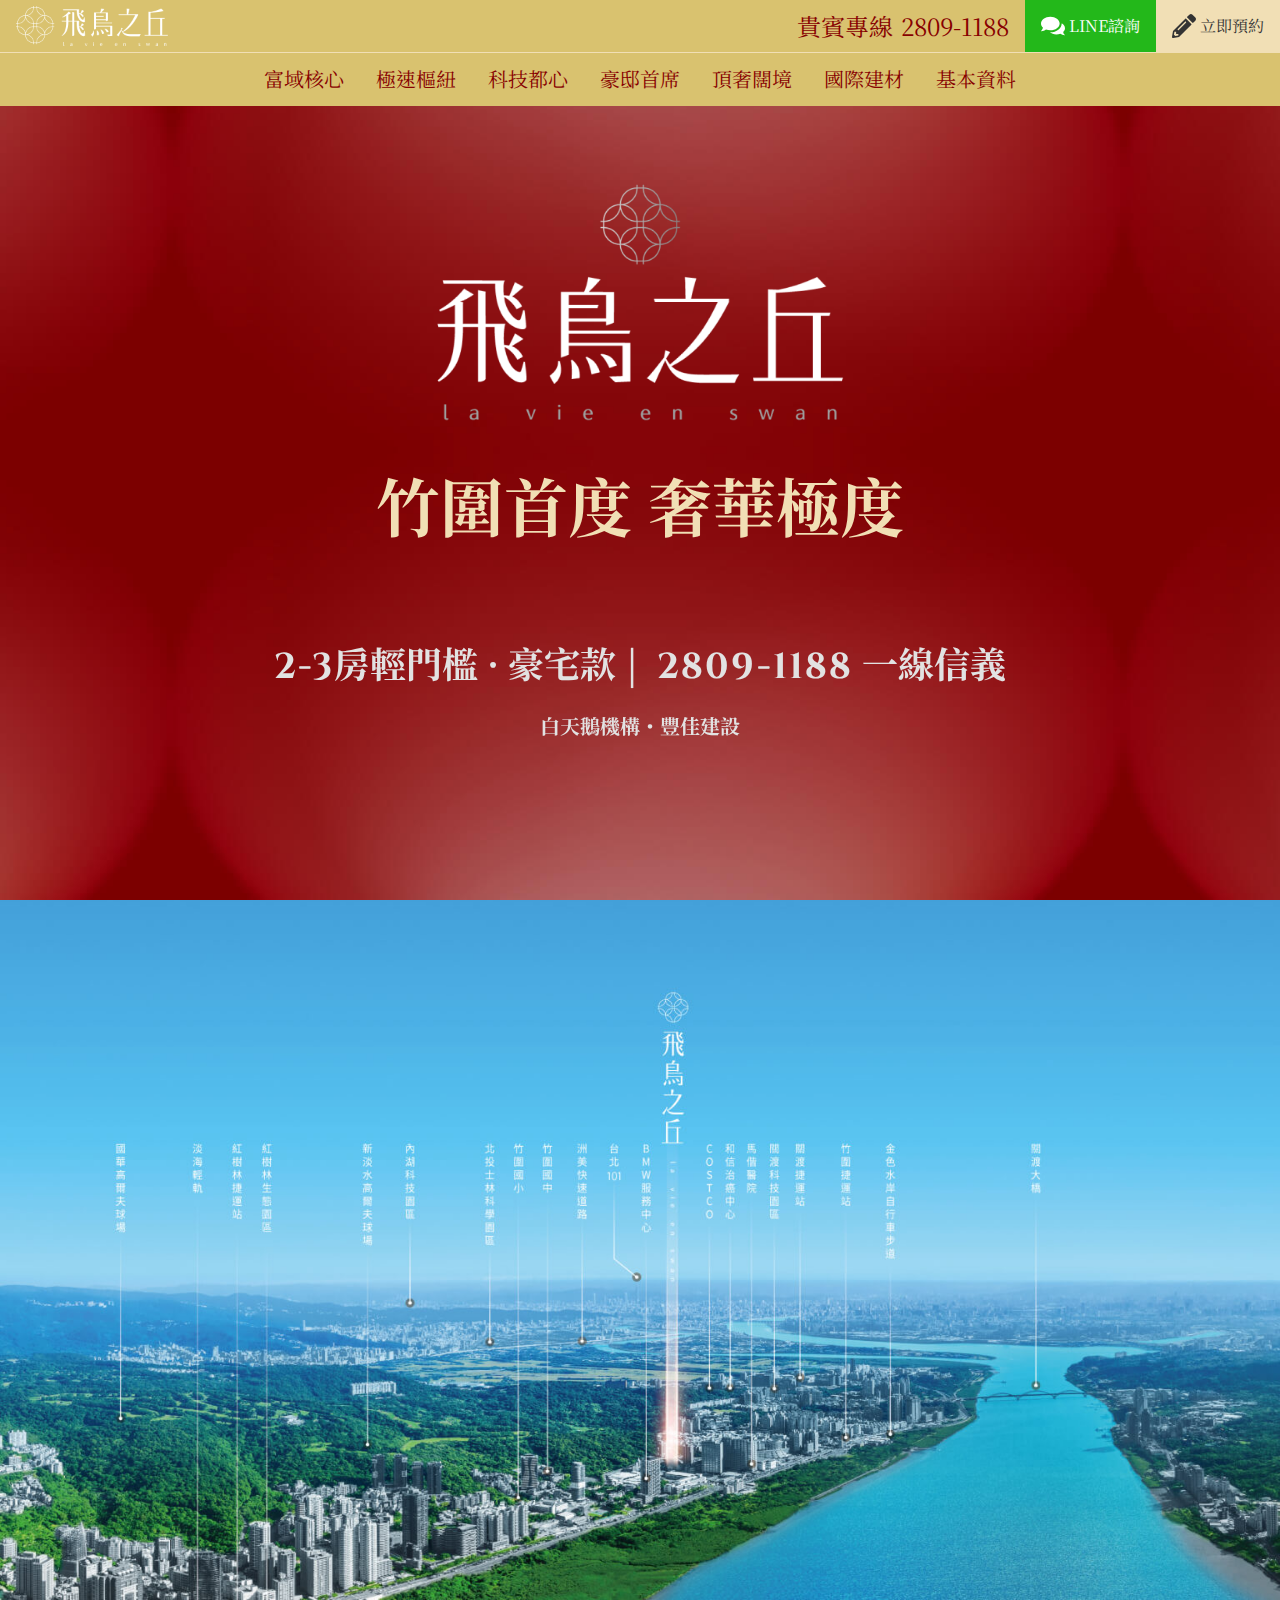
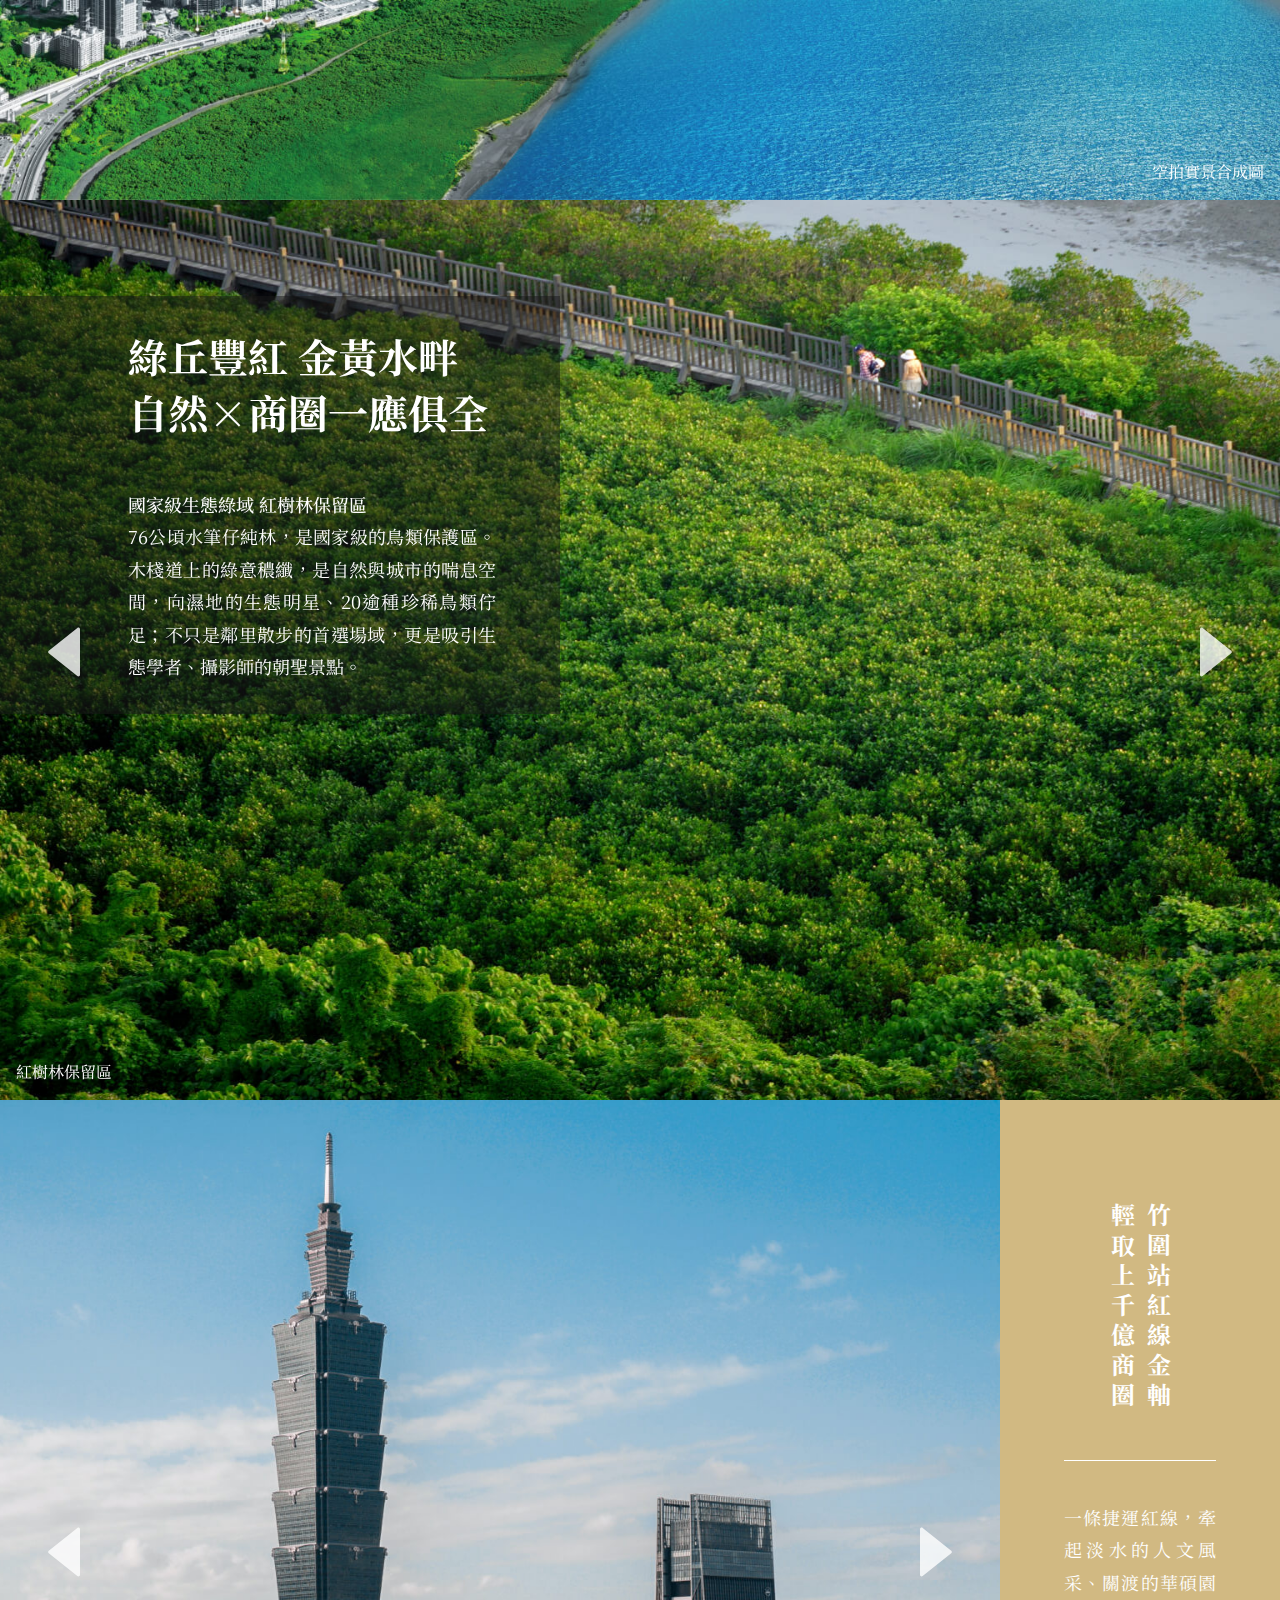
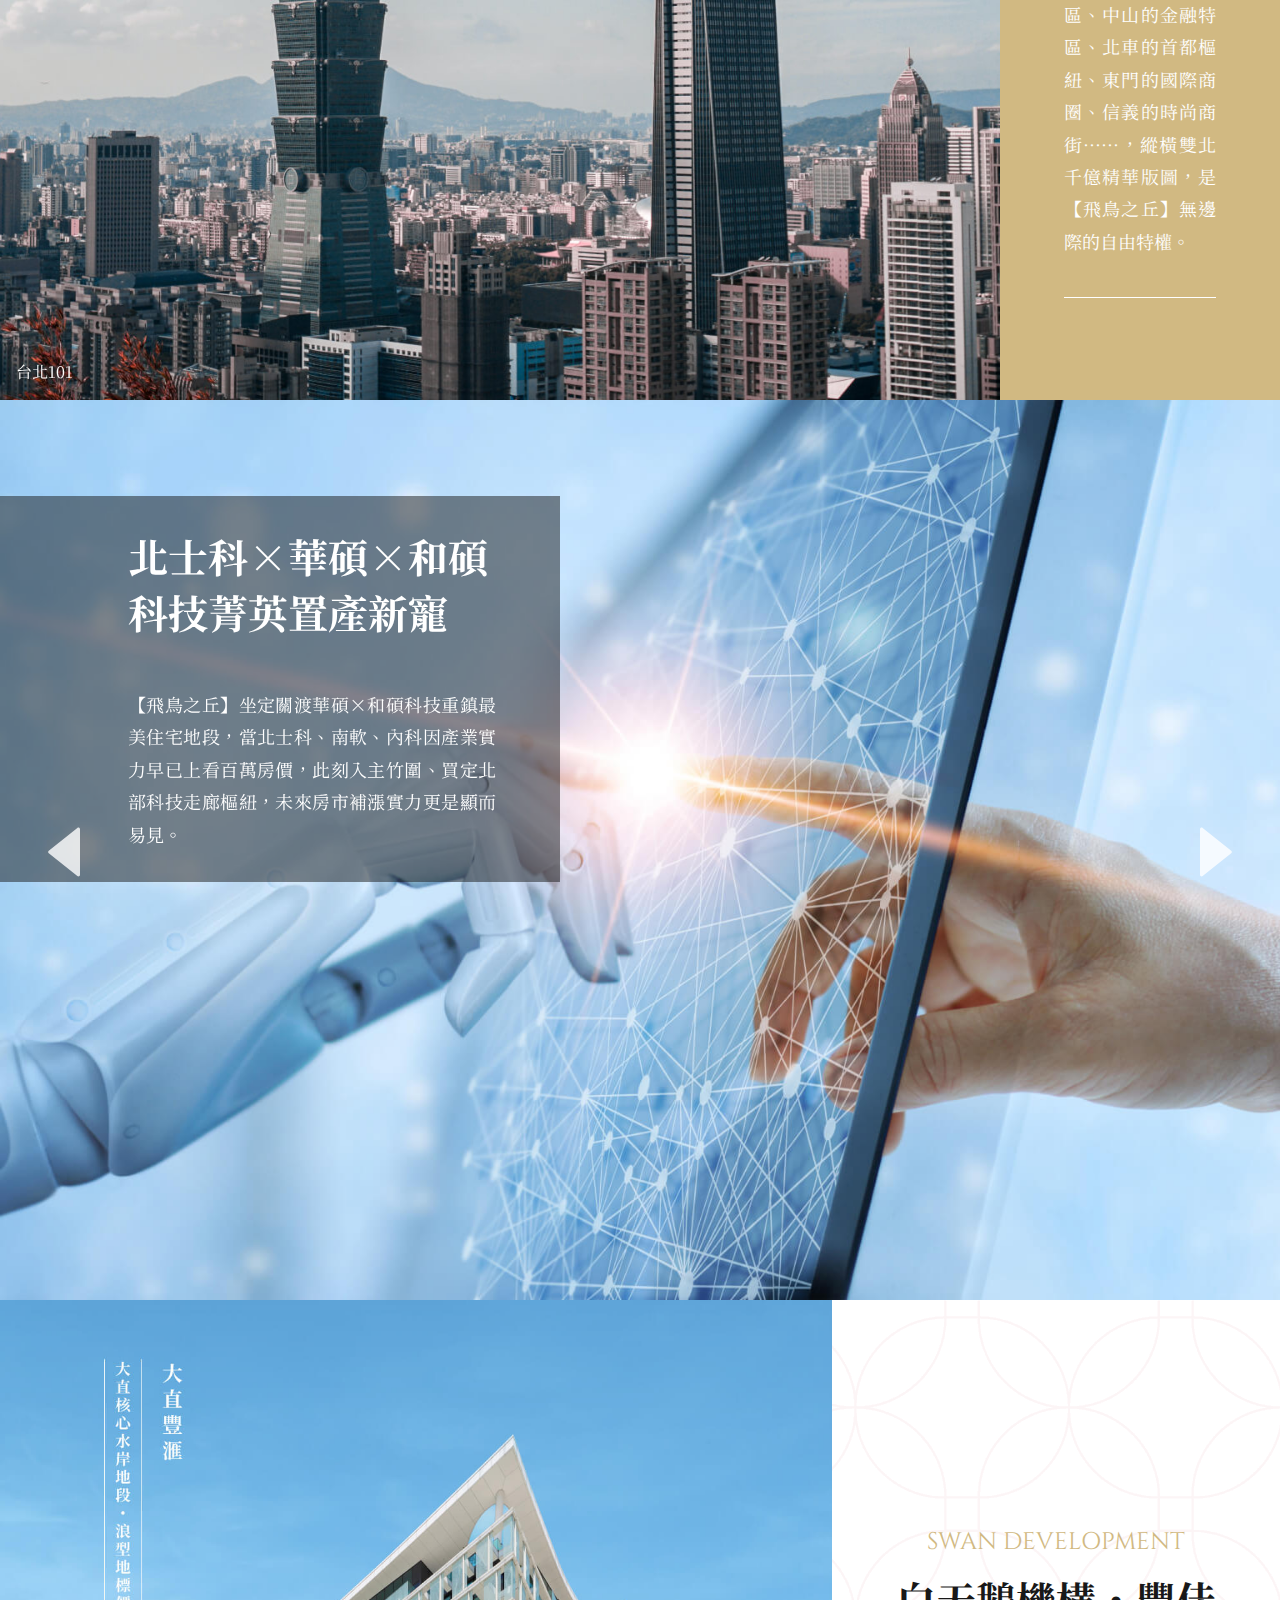
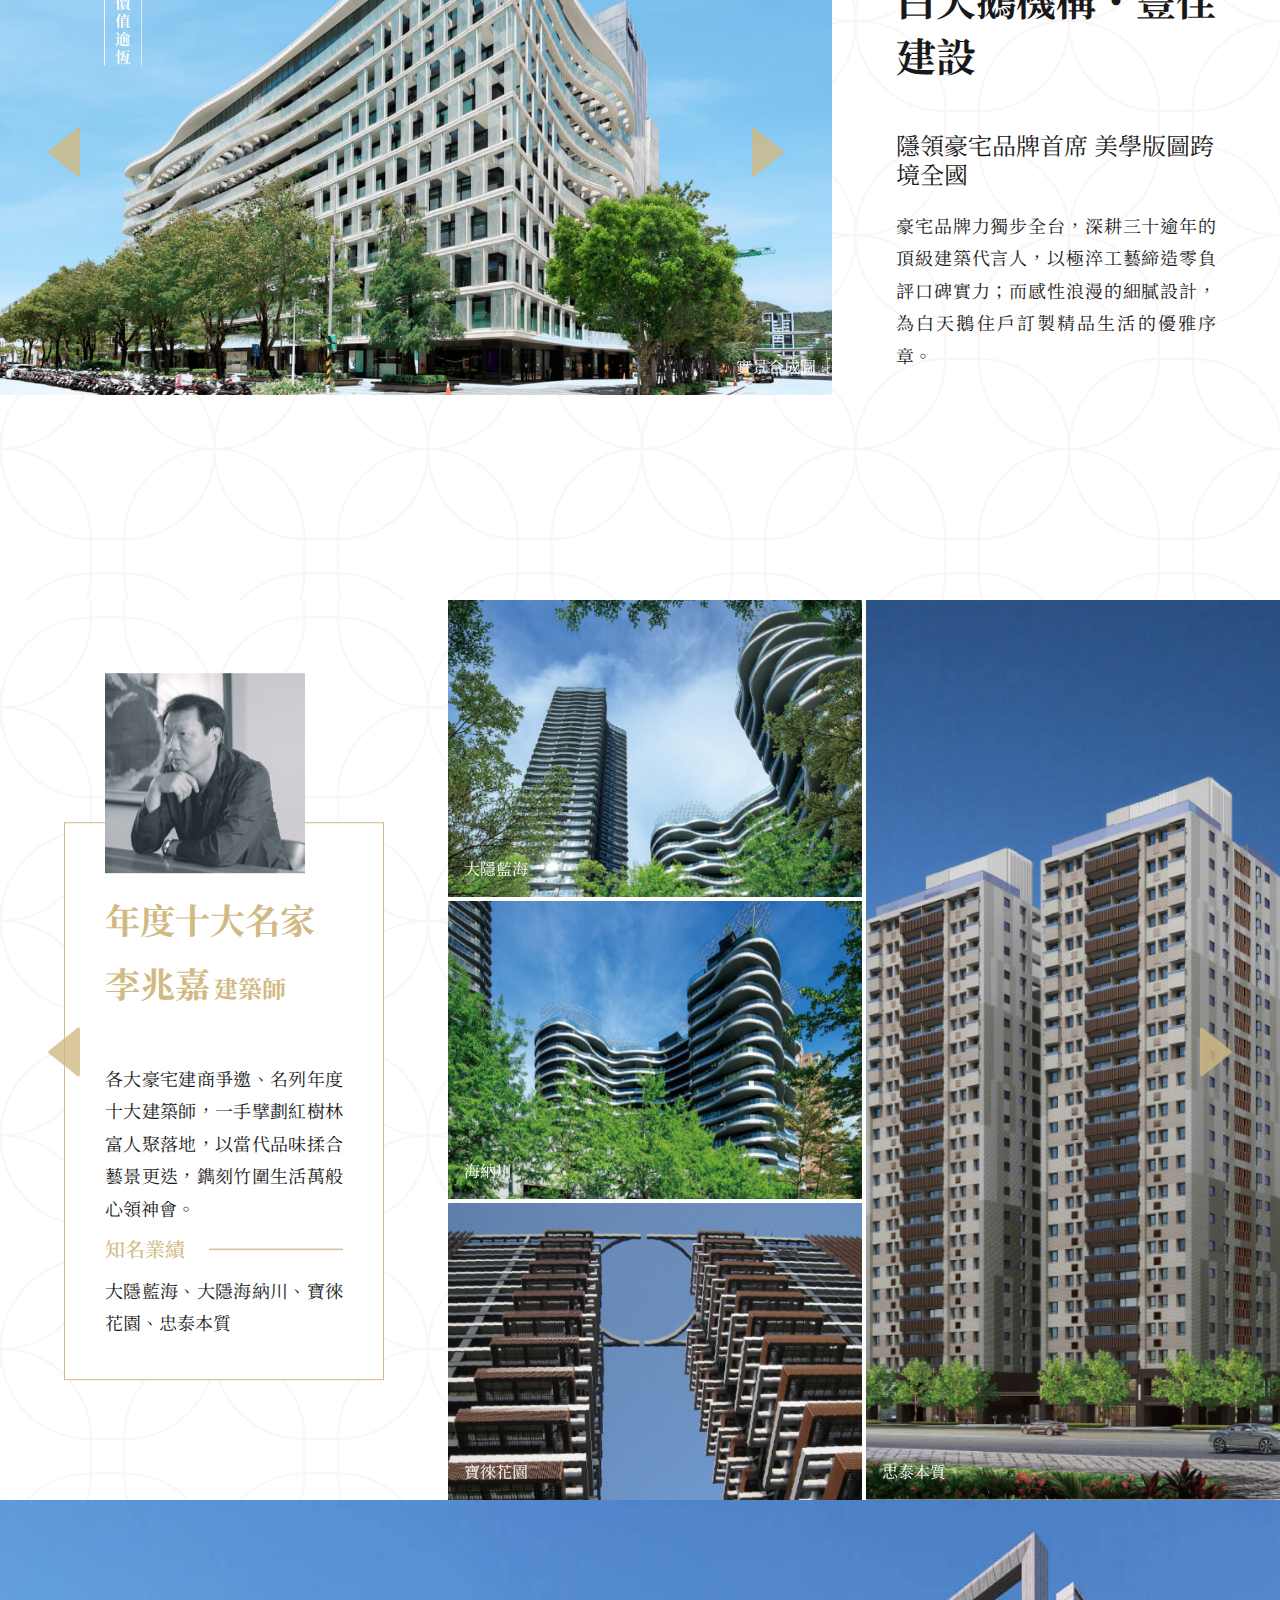
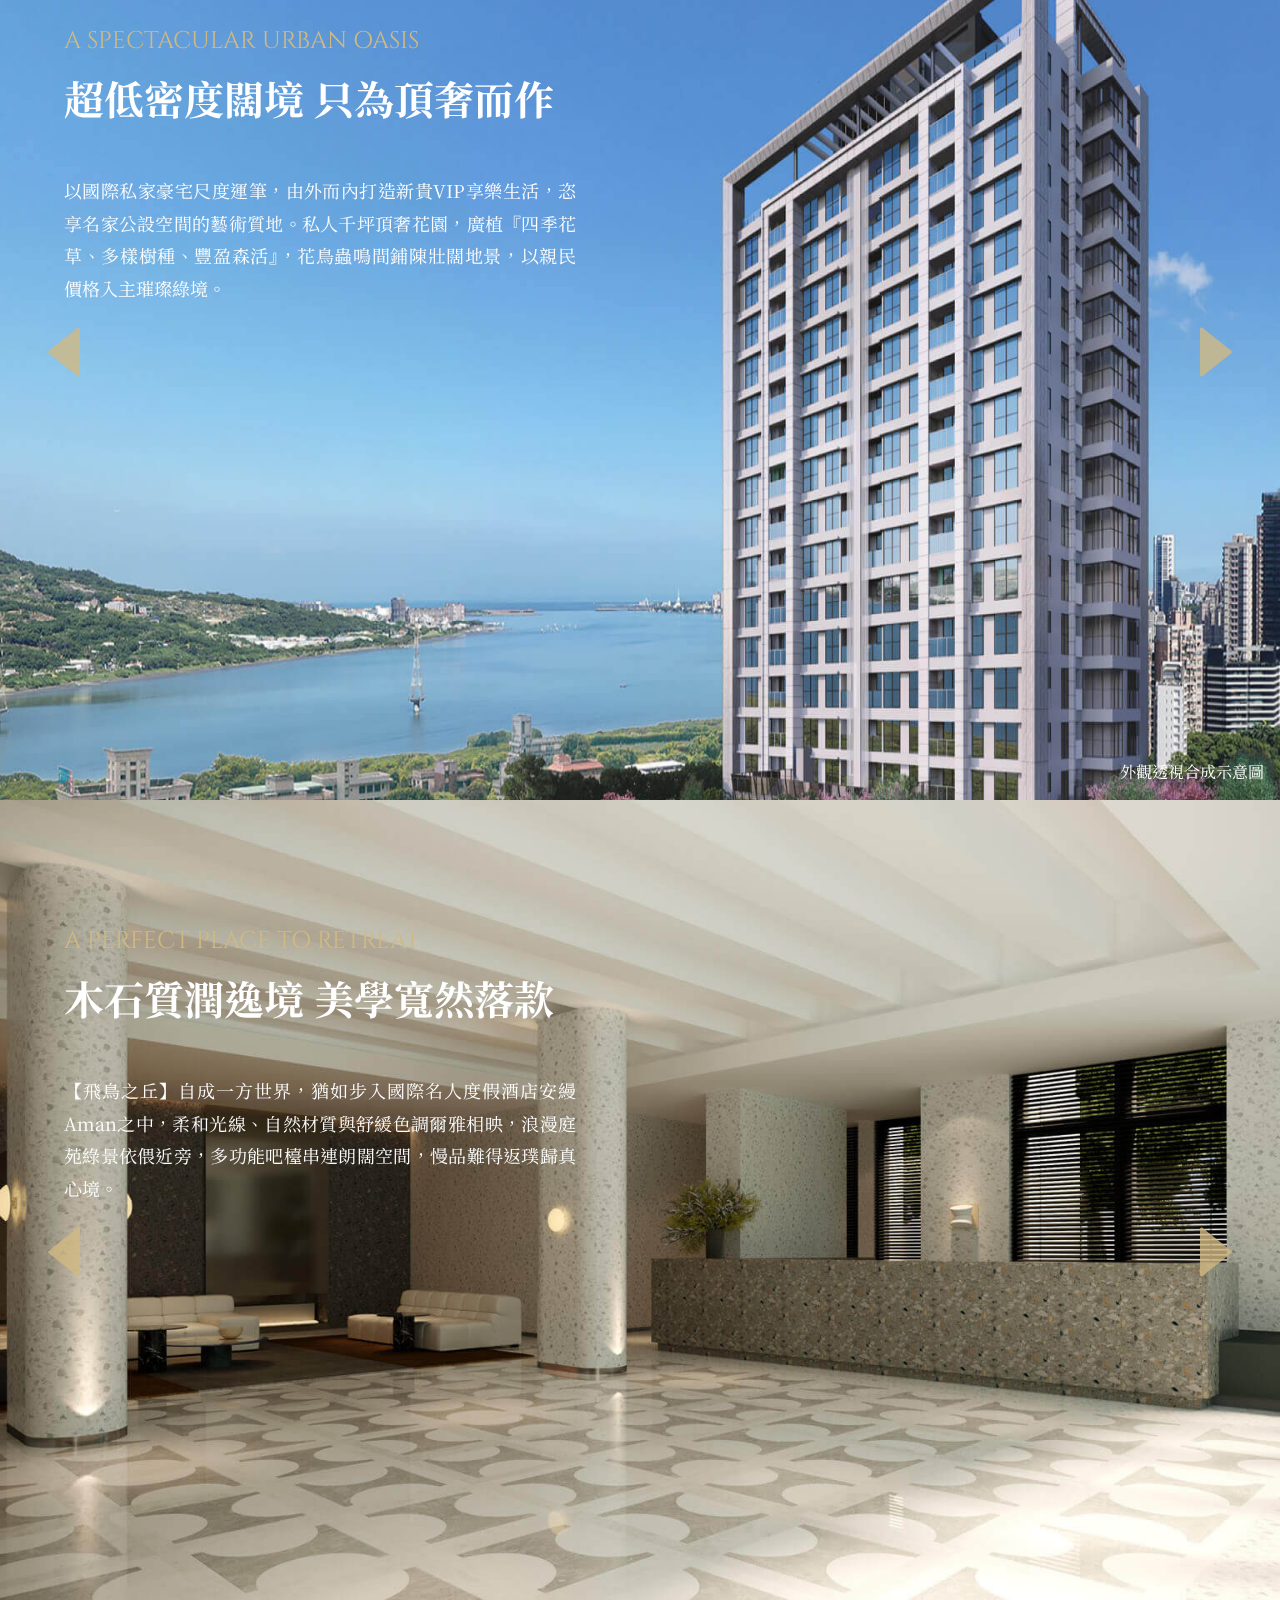
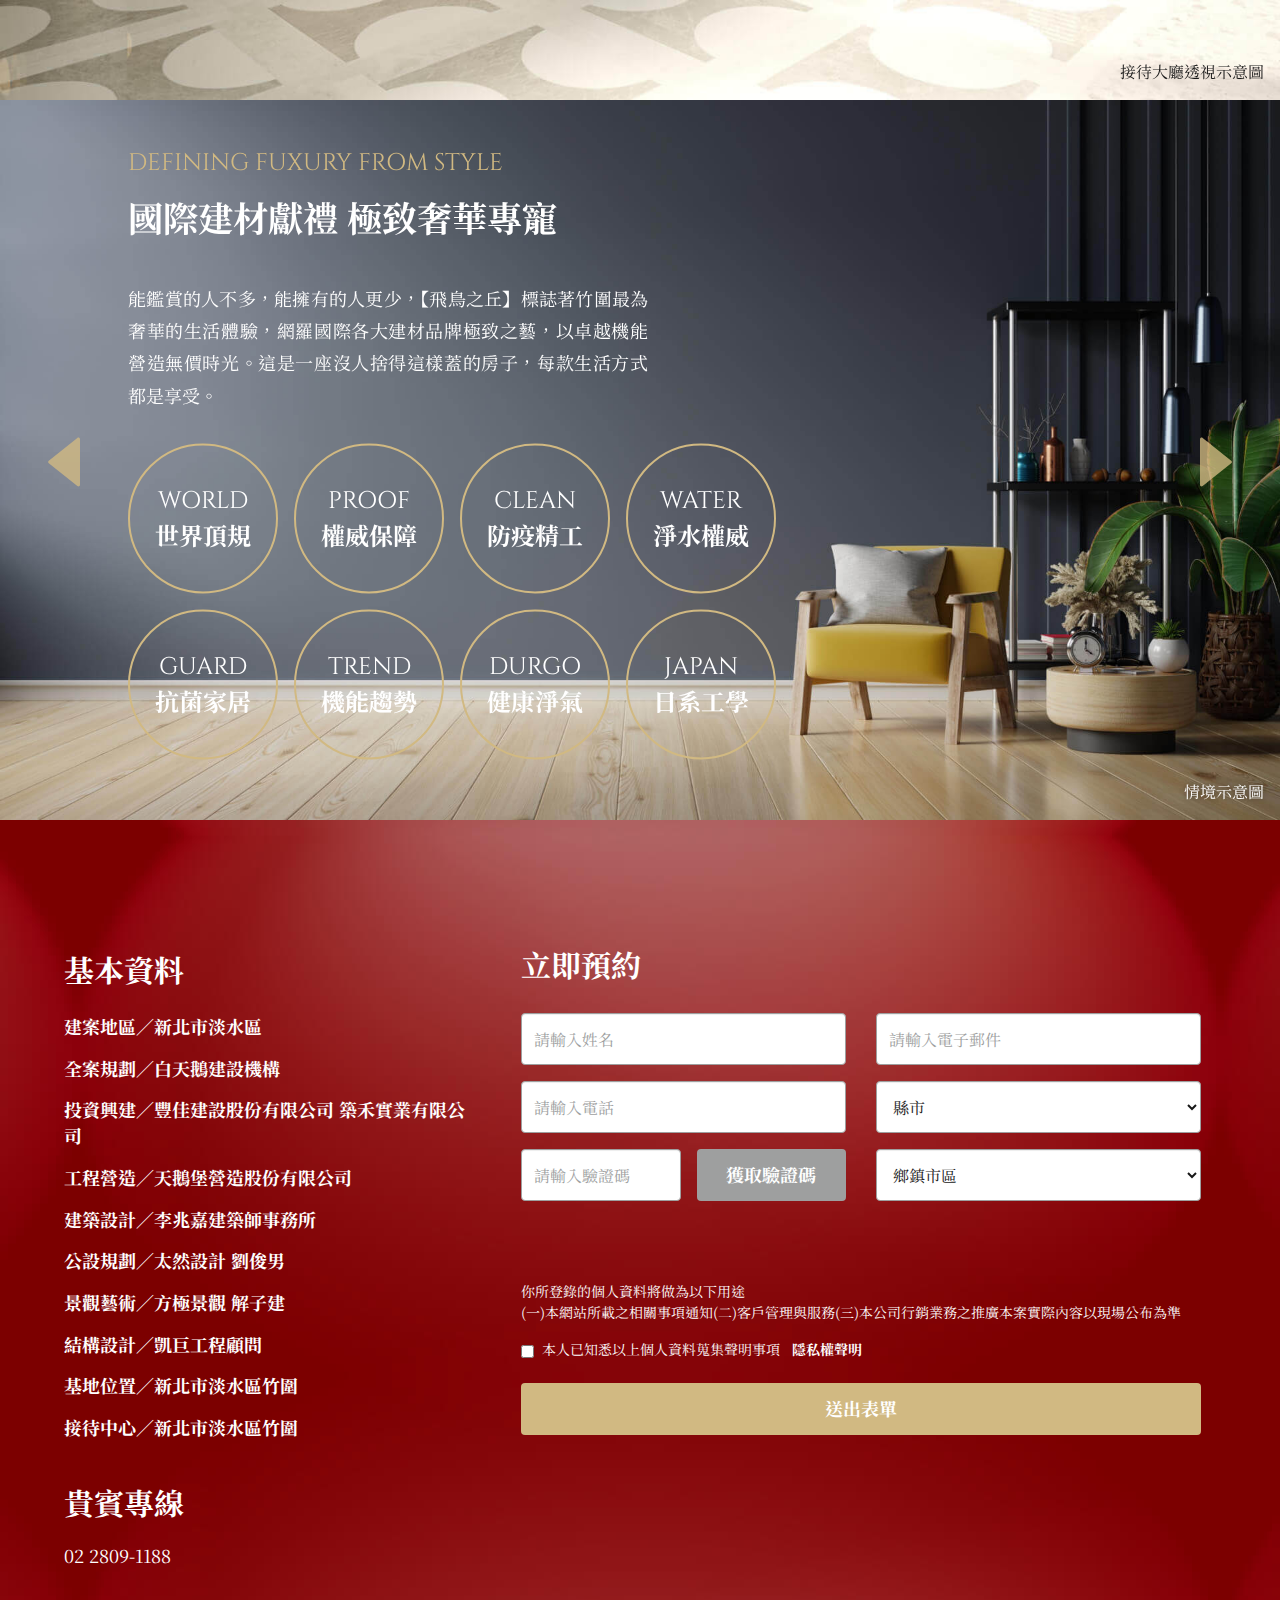
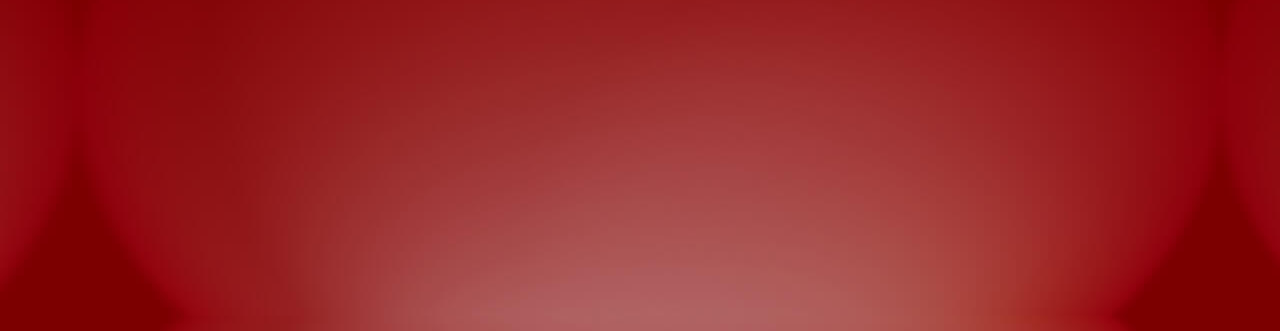
==== commit b24badc1: "[Feat] add new section" ====
--- a/index.html
+++ b/index.html
@@ -549,9 +549,9 @@
               <picture class="img-bg">
                 <source srcset="images/s2/img-1.jpg" media="(min-width: 821px) and (orientation: landscape)">
                 <source srcset="images/s2/img-1-m.jpg" media="(max-width: 820px) and (orientation: portrait)">
-                <img src="images/s2/img-1.jpg" alt="透視">
-              </picture>
-              <span class="img-tag right">3D實景合成示意圖</span>
+                <img src="images/s2/img-1.jpg" alt="外觀透視合成示意圖">
+              </picture>
+              <span class="img-tag right">外觀透視合成示意圖</span>
             </div>
             <div class="content">
               <h3 class="title-en"">A SPECTACULAR URBAN OASIS</h3>
@@ -566,13 +566,69 @@
               <picture class="img-bg">
                 <source srcset="images/s2/img-2.jpg" media="(min-width: 821px) and (orientation: landscape)">
                 <source srcset="images/s2/img-2-m.jpg" media="(max-width: 820px) and (orientation: portrait)">
-                <img src="images/s2/img-2.jpg" alt="透視">
-              </picture>
-              <span class="img-tag right">3D示意圖</span>
+                <img src="images/s2/img-2.jpg" alt="正面透視合成示意圖">
+              </picture>
+              <span class="img-tag right">正面透視合成示意圖</span>
+            </div>
+          </div>
+          <div class="swiper-slide">
+            <div class="relative">
+              <picture class="img-bg">
+                <source srcset="images/s2/img-3.jpg" media="(min-width: 821px) and (orientation: landscape)">
+                <source srcset="images/s2/img-3-m.jpg" media="(max-width: 820px) and (orientation: portrait)">
+                <img src="images/s2/img-3.jpg" alt="入口透視合成示意圖">
+              </picture>
+              <span class="img-tag right">入口透視合成示意圖</span>
+            </div>
+          </div>
+          <div class="swiper-slide">
+            <div class="relative">
+              <picture class="img-bg">
+                <source srcset="images/s2/img-4.jpg" media="(min-width: 821px) and (orientation: landscape)">
+                <source srcset="images/s2/img-4-m.jpg" media="(max-width: 820px) and (orientation: portrait)">
+                <img src="images/s2/img-4.jpg" alt="花園透視合成示意圖">
+              </picture>
+              <span class="img-tag right">花園透視合成示意圖</span>
+            </div>
+          </div>
+        </div>
+        <div class="swiper-button-prev">
+          <svg width="39" height="60" viewBox="0 0 39 60" fill="none" xmlns="http://www.w3.org/2000/svg">
+            <path opacity="0.8"
+              d="M0.952178 28.4383C-0.0486383 29.2389 -0.0486385 30.7611 0.952174 31.5617L35.7506 59.4005C37.0601 60.4481 39 59.5158 39 57.8387L39 30L39 2.16125C39 0.484238 37.0601 -0.448109 35.7506 0.59951L0.952178 28.4383Z" />
+          </svg>
+        </div>
+        <div class="swiper-button-next">
+          <svg width="39" height="60" viewBox="0 0 39 60" fill="none" xmlns="http://www.w3.org/2000/svg">
+            <path opacity="0.8"
+              d="M38.0478 31.5617C39.0486 30.7611 39.0486 29.2389 38.0478 28.4383L3.24939 0.599514C1.93987 -0.448107 0 0.484238 0 2.16125V30V57.8388C0 59.5158 1.93986 60.4481 3.24939 59.4005L38.0478 31.5617Z" />
+          </svg>
+        </div>
+      </div>
+      <div class="content">
+        <h3 class="title-en"">A SPECTACULAR URBAN OASIS</h3>
+        <h2 class=" title"">超低密度闊境 只為頂奢而作</h2>
+        <p class="para">
+          以國際私家豪宅尺度運筆，由外而內打造新貴VIP享樂生活，恣享名家公設空間的藝術質地。私人千坪頂奢花園，廣植『四季花草、多樣樹種、豐盈森活』，花鳥蟲鳴間鋪陳壯闊地景，以親民價格入主璀璨綠境。
+        </p>
+      </div>
+    </section>
+    <!-- 公設 -->
+    <section id="sec10" class="section s2 relative">
+      <div id="swiper-s10" class="swiper">
+        <div class="swiper-wrapper">
+          <div class="swiper-slide">
+            <div class="relative">
+              <picture class="img-bg">
+                <source srcset="images/s8/img-1.jpg" media="(min-width: 821px) and (orientation: landscape)">
+                <source srcset="images/s8/img-1-m.jpg" media="(max-width: 820px) and (orientation: portrait)">
+                <img src="images/s8/img-1.jpg" alt="接待大廳透視示意圖">
+              </picture>
+              <span class="img-tag right black">接待大廳透視示意圖</span>
             </div>
             <div class="content">
               <h3 class="title-en"">A PERFECT PLACE TO RETREAT</h3>
-              <h2 class="title"">木石質潤逸境 美學寬然落款</h2>
+              <h2 class=" title"">木石質潤逸境 美學寬然落款</h2>
               <p class="para">
                 【飛鳥之丘】自成一方世界，猶如步入國際名人度假酒店安縵Aman之中，柔和光線、自然材質與舒緩色調爾雅相映，浪漫庭苑綠景依偎近旁，多功能吧檯串連朗闊空間，慢品難得返璞歸真心境。
               </p>
@@ -581,19 +637,81 @@
           <div class="swiper-slide">
             <div class="relative">
               <picture class="img-bg">
-                <source srcset="images/s2/img-3.jpg" media="(min-width: 821px) and (orientation: landscape)">
-                <source srcset="images/s2/img-3-m.jpg" media="(max-width: 820px) and (orientation: portrait)">
-                <img src="images/s2/img-3.jpg" alt="透視">
-              </picture>
-              <span class="img-tag right black">3D示意圖</span>
-            </div>
-            <div class="content">
-              <h3 class="title-en"">A PERFECT PLACE TO RETREAT
-              </h3>
-              <h2 class="title"">木石質潤逸境 美學寬然落款</h2>
-              <p class="para">
-                【飛鳥之丘】自成一方世界，猶如步入國際名人度假酒店安縵Aman之中，柔和光線、自然材質與舒緩色調爾雅相映，浪漫庭苑綠景依偎近旁，多功能吧檯串連朗闊空間，慢品難得返璞歸真心境。
-              </p>
+                <source srcset="images/s8/img-2.jpg" media="(min-width: 821px) and (orientation: landscape)">
+                <source srcset="images/s8/img-2-m.jpg" media="(max-width: 820px) and (orientation: portrait)">
+                <img src="images/s8/img-2.jpg" alt="吧台區透視示意圖">
+              </picture>
+              <span class="img-tag right">吧台區透視示意圖</span>
+            </div>
+          </div>
+          <div class="swiper-slide">
+            <div class="relative">
+              <picture class="img-bg">
+                <source srcset="images/s8/img-3.jpg" media="(min-width: 821px) and (orientation: landscape)">
+                <source srcset="images/s8/img-3-m.jpg" media="(max-width: 820px) and (orientation: portrait)">
+                <img src="images/s8/img-3.jpg" alt="交誼廳透視示意圖">
+              </picture>
+              <span class="img-tag right">交誼廳透視示意圖</span>
+            </div>
+          </div>
+          <div class="swiper-slide">
+            <div class="relative">
+              <picture class="img-bg">
+                <source srcset="images/s8/img-4.jpg" media="(min-width: 821px) and (orientation: landscape)">
+                <source srcset="images/s8/img-4-m.jpg" media="(max-width: 820px) and (orientation: portrait)">
+                <img src="images/s8/img-4.jpg" alt="閱覽區透視示意圖">
+              </picture>
+              <span class="img-tag right">閱覽區透視示意圖</span>
+            </div>
+          </div>
+          <div class="swiper-slide">
+            <div class="relative">
+              <picture class="img-bg">
+                <source srcset="images/s8/img-5.jpg" media="(min-width: 821px) and (orientation: landscape)">
+                <source srcset="images/s8/img-5-m.jpg" media="(max-width: 820px) and (orientation: portrait)">
+                <img src="images/s8/img-5.jpg" alt="閱覽區透視示意圖">
+              </picture>
+              <span class="img-tag right">閱覽區透視示意圖</span>
+            </div>
+          </div>
+          <div class="swiper-slide">
+            <div class="relative">
+              <picture class="img-bg">
+                <source srcset="images/s8/img-6.jpg" media="(min-width: 821px) and (orientation: landscape)">
+                <source srcset="images/s8/img-6-m.jpg" media="(max-width: 820px) and (orientation: portrait)">
+                <img src="images/s8/img-6.jpg" alt="第二門廳透視示意圖">
+              </picture>
+              <span class="img-tag right">第二門廳透視示意圖</span>
+            </div>
+          </div>
+          <div class="swiper-slide">
+            <div class="relative">
+              <picture class="img-bg">
+                <source srcset="images/s8/img-7.jpg" media="(min-width: 821px) and (orientation: landscape)">
+                <source srcset="images/s8/img-7-m.jpg" media="(max-width: 820px) and (orientation: portrait)">
+                <img src="images/s8/img-7.jpg" alt="撞球室透視示意圖">
+              </picture>
+              <span class="img-tag right">撞球室透視示意圖</span>
+            </div>
+          </div>
+          <div class="swiper-slide">
+            <div class="relative">
+              <picture class="img-bg">
+                <source srcset="images/s8/img-8.jpg" media="(min-width: 821px) and (orientation: landscape)">
+                <source srcset="images/s8/img-8-m.jpg" media="(max-width: 820px) and (orientation: portrait)">
+                <img src="images/s8/img-8.jpg" alt="遊戲區透視示意圖">
+              </picture>
+              <span class="img-tag right">遊戲區透視示意圖</span>
+            </div>
+          </div>
+          <div class="swiper-slide">
+            <div class="relative">
+              <picture class="img-bg">
+                <source srcset="images/s8/img-9.jpg" media="(min-width: 821px) and (orientation: landscape)">
+                <source srcset="images/s8/img-9-m.jpg" media="(max-width: 820px) and (orientation: portrait)">
+                <img src="images/s8/img-9.jpg" alt="梯廳透視示意圖">
+              </picture>
+              <span class="img-tag right">梯廳透視示意圖</span>
             </div>
           </div>
         </div>
@@ -609,6 +727,13 @@
               d="M38.0478 31.5617C39.0486 30.7611 39.0486 29.2389 38.0478 28.4383L3.24939 0.599514C1.93987 -0.448107 0 0.484238 0 2.16125V30V57.8388C0 59.5158 1.93986 60.4481 3.24939 59.4005L38.0478 31.5617Z" />
           </svg>
         </div>
+      </div>
+      <div class="content">
+        <h3 class="title-en"">A PERFECT PLACE TO RETREAT</h3>
+        <h2 class=" title"">木石質潤逸境 美學寬然落款</h2>
+        <p class="para">
+          【飛鳥之丘】自成一方世界，猶如步入國際名人度假酒店安縵Aman之中，柔和光線、自然材質與舒緩色調爾雅相映，浪漫庭苑綠景依偎近旁，多功能吧檯串連朗闊空間，慢品難得返璞歸真心境。
+        </p>
       </div>
     </section>
     <!-- 建材 -->
--- a/css/main.min.css
+++ b/css/main.min.css
@@ -1 +1 @@
-@import"https://fonts.googleapis.com/css2?family=Noto+Serif+TC:wght@400;700&display=swap";@import"https://fonts.googleapis.com/css2?family=Cinzel&display=swap";*,*::after,*::before{-webkit-box-sizing:border-box;box-sizing:border-box}html{font-size:16px}body{color:#181818;font-family:"Noto Serif TC","微軟正黑體","Microsoft JhengHei",serif}h1,h2,h3,h4,h5,h6{margin:0}img{display:block;max-width:100%;height:auto}p{margin:0}picture{max-width:100%}.white{color:#fff}.gold{color:#d1b982}.relative{position:relative}.d-none{display:none}.d-block{display:block}.d-flex{display:-webkit-box;display:-ms-flexbox;display:flex}@media(min-width: 821px){.d-md-none{display:none}.d-md-inline{display:inline-block}.d-md-block{display:block}}.align-center{-webkit-box-align:center;-ms-flex-align:center;align-items:center}.justify-between{-webkit-box-pack:justify;-ms-flex-pack:justify;justify-content:space-between}.justify-center{-webkit-box-pack:center;-ms-flex-pack:center;justify-content:center}.justify-start{-webkit-box-pack:start;-ms-flex-pack:start;justify-content:flex-start}.font-en,.title-en{font-family:"Cinzel",serif}.title{margin-bottom:1rem;font-size:clamp(1.5rem,5vw,2.5rem);font-weight:bold;line-height:1.4}.title.large{font-size:clamp(2rem,8vw,4rem)}.title.middle{font-size:clamp(1.25rem,5vw,2.25rem)}.title.small{font-size:clamp(.8rem,4vw,1.25rem)}.title-en{margin-bottom:.5rem;color:#d1b982;font-size:clamp(.9rem,3vw,1.5rem);font-weight:normal}.subtitle{margin-bottom:.8rem;font-size:clamp(1rem,3vw,1.5rem);font-weight:normal;line-height:1.2}.para{font-size:clamp(.75rem,2vw,1.125rem);line-height:1.8;text-align:justify}.img-tag{position:absolute;left:1rem;bottom:1rem;color:#fff;font-size:.75rem}.img-tag.right{left:initial;right:1rem}.img-tag.black{color:#181818}.img-tag.shadow{text-shadow:0 0 4px rgba(24,24,24,.5)}@media(min-width: 821px){.title{margin-bottom:3rem}.title-en{margin-bottom:1rem}.subtitle{margin-bottom:1.25rem}.img-tag{font-size:1rem}}.deco-line,.deco-line-gold{display:block;width:100%;height:1px;background-color:#fff;margin:0}.deco-line-gold{background-color:#d1b982}@media(min-width: 821px){.deco-line,.deco-line-gold{height:2px}}.swiper-slide img{display:block;width:100%;height:100%;-o-object-fit:cover;object-fit:cover}.swiper-button-next,.swiper-button-prev{min-width:2rem;min-height:3rem;background-color:rgba(226,226,226,.6)}.swiper-button-next::after,.swiper-button-prev::after{display:none}.swiper-button-next svg,.swiper-button-prev svg{fill:#fff}.swiper-button-next{padding:0 .75rem 0 .5rem;border-radius:4px 0 0 4px;right:0}.swiper-button-prev{padding:0 .5rem 0 .75rem;border-radius:0 4px 4px 0;left:0}@media(min-width: 821px){.swiper-button-next,.swiper-button-prev{padding:0;background-color:rgba(0,0,0,0)}.swiper-button-next svg,.swiper-button-prev svg{fill:#d1b982}.swiper-button-next.white svg,.swiper-button-prev.white svg{fill:#fff}.swiper-button-next{right:3rem}.swiper-button-prev{left:3rem}}.section{position:relative;max-width:100vw;min-height:100vh;overflow:hidden}.img-bg img{width:100vw;max-width:100%;height:100vh;-o-object-fit:cover;object-fit:cover}.pattern-g{background-image:url("../images/patten-g-m.png");background-repeat:repeat}.pattern-r{background-image:url("../images/patten-r-m.png");background-repeat:repeat}@media(min-width: 821px){.pattern-g{background-image:url("../images/patten-g.png")}.pattern-r{background-image:url("../images/patten-r.png")}}.s0{color:#fff}.s0 .logo{margin-bottom:1.25rem}.s0 .divider{margin:0 10px}.s0 .content{display:-webkit-box;display:-ms-flexbox;display:flex;-webkit-box-orient:vertical;-webkit-box-direction:normal;-ms-flex-direction:column;flex-direction:column;-webkit-box-align:center;-ms-flex-align:center;align-items:center;-webkit-box-pack:center;-ms-flex-pack:center;justify-content:center;position:absolute;top:50%;left:50%;-webkit-transform:translate(-50%, -50%);transform:translate(-50%, -50%);white-space:nowrap}.s0 .middle{margin-bottom:1.25rem;color:#e2e2e2;text-align:center;line-height:1.4}.s0 .middle .font-en,.s0 .middle .title-en{letter-spacing:2px}.s0 .small{color:#e2e2e2}.s0 .gradient{color:#f1dfb5;background:linear-gradient(45deg, #f1dfb5 75%, #FFF 80%, #f1dfb5 85%);background-size:200% auto;background-clip:text;text-fill-color:rgba(0,0,0,0);-webkit-background-clip:text;-webkit-text-fill-color:rgba(0,0,0,0);-webkit-animation:textGradient 1.5s linear infinite;animation:textGradient 1.5s linear infinite}@-webkit-keyframes textGradient{0%{background-position:200% 0}100%{background-position:0 200%}}@keyframes textGradient{0%{background-position:200% 0}100%{background-position:0 200%}}@media(min-width: 821px){.s0 .logo{margin-bottom:2.5rem}.s0 .large{margin-bottom:5.5rem}}.s1 .horizontal-scroll-container{width:100%;max-width:100%;max-height:100vh;overflow-y:hidden;overflow-x:auto}.s1 .horizontal-scroll-container::-webkit-scrollbar{display:none}.s1 .scroll-img{max-width:initial;max-height:100vh}.s1 .toast{padding:8px 16px;font-size:13px;background-color:rgba(0,0,0,.5);color:#fff;border-radius:8px;display:-webkit-inline-box;display:-ms-inline-flexbox;display:inline-flex;-webkit-box-align:center;-ms-flex-align:center;align-items:center;-webkit-box-pack:center;-ms-flex-pack:center;justify-content:center;position:absolute;top:50%;left:50%;-webkit-transform:translate(-50%, -50%);transform:translate(-50%, -50%);-webkit-box-shadow:0 0 4px rgba(0,0,0,.3);box-shadow:0 0 4px rgba(0,0,0,.3);-webkit-transition:opacity .2s ease;transition:opacity .2s ease;z-index:100;opacity:0}.s1 .toast.active{opacity:1}.s1 .content{display:-webkit-box;display:-ms-flexbox;display:flex;-webkit-box-orient:vertical;-webkit-box-direction:normal;-ms-flex-direction:column;flex-direction:column;-webkit-box-align:center;-ms-flex-align:center;align-items:center;position:absolute;bottom:6rem;right:50%;-webkit-transform:translateX(50%);transform:translateX(50%)}.s1 .title,.s1 .title-en{white-space:nowrap}@media(min-width: 821px){.s1 .scroll-img{min-width:100vw;height:100vh}.s1 .content{-webkit-box-align:start;-ms-flex-align:start;align-items:flex-start;top:clamp(4rem,10vh,8rem);bottom:initial;right:4rem;-webkit-transform:initial;transform:initial}}.s2{padding:3rem 0;min-height:auto}.s2 .img-bg img{max-height:40vh;margin:0 auto}.s2 .content{display:-webkit-box;display:-ms-flexbox;display:flex;-webkit-box-orient:vertical;-webkit-box-direction:normal;-ms-flex-direction:column;flex-direction:column;-webkit-box-align:center;-ms-flex-align:center;align-items:center;margin-top:1rem;z-index:1}.s2 .swiper-slide{padding:0 1.5rem}@media(min-width: 821px){.s2{padding:0}.s2 .img-bg img{max-height:100vh}.s2 .content{max-width:40vw;margin:0;color:#fff;-webkit-box-align:start;-ms-flex-align:start;align-items:flex-start;position:absolute;top:8rem;left:4rem}.s2 .para{max-width:520px}.s2 .swiper-slide{padding:0}}.s3{padding:0 0 3rem 0;min-height:auto}.s3 .img-bg img{height:auto;margin:0 auto}.s3 .border{display:inline-block;margin-bottom:.5rem;padding:0 1rem;border-left:2px solid #d1b982;border-right:2px solid #d1b982;font-weight:bold;line-height:1}.s3 .content{display:-webkit-box;display:-ms-flexbox;display:flex;-webkit-box-orient:vertical;-webkit-box-direction:normal;-ms-flex-direction:column;flex-direction:column;-webkit-box-align:center;-ms-flex-align:center;align-items:center;margin-top:1rem;padding:0 1.5rem}.s3 .title{font-size:clamp(1.2rem,5vw,2.2rem);text-align:center}.s3 .circle-group{display:none}.s3 .deco-line,.s3 .deco-line-gold{margin:1rem auto;background-color:#d1b982}.s3 .deco-line-gold{margin:0 auto 1rem auto;max-width:100%}.s3 .img-flag{max-width:28px;height:auto;-o-object-fit:contain;object-fit:contain}.s3 .img-flag.jp{-webkit-box-shadow:0 0 4px rgba(24,24,24,.2);box-shadow:0 0 4px rgba(24,24,24,.2)}.s3 .img-durgo{max-width:78px;height:auto}.s3 .d-flex{gap:8px;margin-bottom:1rem;-webkit-box-pack:center;-ms-flex-pack:center;justify-content:center;-webkit-box-align:center;-ms-flex-align:center;align-items:center}.s3 .d-flex .subtitle{font-size:clamp(1rem,3vw,2rem);font-weight:bold}.s3 .d-flex .title,.s3 .d-flex .title-en,.s3 .d-flex .subtitle{margin:0;white-space:nowrap}.s3 .d-flex .title.white,.s3 .d-flex .title-en.white,.s3 .d-flex .subtitle.white{color:#181818}.s3 ul.list{width:100%;max-width:100%}.s3 ul.list li{display:-webkit-box;display:-ms-flexbox;display:flex;-webkit-box-align:center;-ms-flex-align:center;align-items:center}.s3 ul.list li::before{content:"";display:block;width:10px;height:10px;margin-right:10px;background-color:#d1b982;border-radius:50%}.s3 .d-md-none{display:none}@media(min-width: 821px){.s3{padding:0;color:#fff}.s3 .img-bg img{max-height:100vh}.s3 .img-background{background-color:rgba(24,24,24,.6);padding:1.5rem}.s3 .border{margin-bottom:1.125rem}.s3 .content{-webkit-box-align:start;-ms-flex-align:start;align-items:flex-start;max-width:45vw;margin:0;padding:0;position:absolute;top:50%;-webkit-transform:translateY(-50%);transform:translateY(-50%)}.s3 .content.left{left:8rem}.s3 .content.right{right:8rem}.s3 .content.center{display:-webkit-box;display:-ms-flexbox;display:flex;-webkit-box-orient:vertical;-webkit-box-direction:normal;-ms-flex-direction:column;flex-direction:column;-webkit-box-align:center;-ms-flex-align:center;align-items:center;left:50%;-webkit-transform:translate(-50%, -50%);transform:translate(-50%, -50%)}.s3 .content.center .para{margin-top:2rem;margin-bottom:1rem}.s3 .content.background{background-color:rgba(0,10,46,.5);padding:2rem;border:2px solid #fff}.s3 .title{margin-bottom:2.5rem;text-align:left}.s3 .para{max-width:520px}.s3 .circle-group{display:grid;grid-template-columns:repeat(4, 150px);gap:1rem;margin-top:2rem}.s3 .circle-item{display:-webkit-box;display:-ms-flexbox;display:flex;-webkit-box-orient:vertical;-webkit-box-direction:normal;-ms-flex-direction:column;flex-direction:column;-webkit-box-align:center;-ms-flex-align:center;align-items:center;-webkit-box-pack:center;-ms-flex-pack:center;justify-content:center;width:150px;height:150px;border:2px solid #d1b982;border-radius:50%;font-size:1.5rem;font-weight:bold}.s3 .circle-item .font-en,.s3 .circle-item .title-en{font-weight:normal}.s3 .deco-line,.s3 .deco-line-gold{margin:3rem auto;background-color:#fff}.s3 .deco-line-gold{max-width:320px;margin:0 auto 3rem 0;justify-self:flex-start;background-color:#d1b982}.s3 .img-flag{max-width:48px}.s3 .img-durgo{max-width:138px}.s3 .d-flex{gap:16px;margin:0}.s3 .d-flex.d-md-left{-webkit-box-pack:start;-ms-flex-pack:start;justify-content:flex-start}.s3 .d-flex .title.white,.s3 .d-flex .title-en.white{color:#fff}.s3 .d-md-none{display:block}}.s4{display:-webkit-box;display:-ms-flexbox;display:flex;-webkit-box-orient:vertical;-webkit-box-direction:normal;-ms-flex-direction:column;flex-direction:column;max-height:auto;background-color:#e2e2e2;min-height:initial}.s4 .swiper{max-width:100%}.s4 .swiper .swiper-slide{padding:1.5rem}.s4 .content{-webkit-box-flex:initial;-ms-flex:initial;flex:initial;max-width:initial;display:-webkit-box;display:-ms-flexbox;display:flex;-webkit-box-orient:vertical;-webkit-box-direction:normal;-ms-flex-direction:column;flex-direction:column;-webkit-box-align:center;-ms-flex-align:center;align-items:center;padding:0 1.5rem 3rem 1.5rem}@media(min-width: 821px){.s4{-webkit-box-orient:horizontal;-webkit-box-direction:normal;-ms-flex-direction:row;flex-direction:row;min-height:100vh;max-height:100vh;background-color:#fff}.s4 .swiper{-webkit-box-flex:1;-ms-flex:1;flex:1;max-width:65%}.s4 .swiper .swiper-slide{padding:0}.s4 .content{-ms-flex-item-align:center;align-self:center;-webkit-box-flex:0;-ms-flex:0 0 35%;flex:0 0 35%;max-width:35%;min-width:380px;padding:4rem}.s4 .title{white-space:initial}}.s5{min-height:auto}.s5 .swiper-slide{display:-webkit-box;display:-ms-flexbox;display:flex;-webkit-box-orient:vertical;-webkit-box-direction:normal;-ms-flex-direction:column;flex-direction:column;padding:3rem 1.5rem}.s5 .title{color:#d1b982;font-size:clamp(1.25rem,4vw,2.2rem);margin-bottom:0}.s5 .title span{margin-left:4px;font-size:clamp(1rem,3vw,1.5rem)}.s5 .content-wrapper{display:-webkit-box;display:-ms-flexbox;display:flex;margin-bottom:1rem}.s5 .works-title{display:-webkit-box;display:-ms-flexbox;display:flex;-webkit-box-align:center;-ms-flex-align:center;align-items:center;white-space:nowrap;color:#d1b982;font-size:clamp(.75rem,3vw,1.25rem)}.s5 .works-title+.para{line-height:1.4}.s5 .deco-line-gold{width:auto;-webkit-box-flex:1;-ms-flex:1;flex:1;margin:16px 0 16px 10px;height:1px}.s5 .avatar{width:120px;height:120px;margin-right:1rem}.s5 .works-img-wrapper{margin-top:1rem;position:relative}.s5 .works-img-wrapper .works-img{position:relative;z-index:1}.s5 .works-img-wrapper .img-tag{z-index:1}.s5 .works-img-wrapper .border{position:absolute;width:100%;height:100%;border:1px solid #d1b982;top:8px;left:8px}@media(min-width: 821px){.s5{min-height:100vh}.s5 .swiper-slide{padding:0;-webkit-box-orient:horizontal;-webkit-box-direction:normal;-ms-flex-direction:row;flex-direction:row}.s5 .title{margin-bottom:48px;line-height:1.6}.s5 .avatar{width:160px;height:160px;position:absolute;top:-120px}.s5 .content{display:-webkit-box;display:-ms-flexbox;display:flex;-webkit-box-orient:vertical;-webkit-box-direction:normal;-ms-flex-direction:column;flex-direction:column;-webkit-box-align:center;-ms-flex-align:center;align-items:center;-webkit-box-pack:center;-ms-flex-pack:center;justify-content:center;-webkit-box-flex:0;-ms-flex:0 0 35%;flex:0 0 35%;max-width:35%;min-width:380px;padding:3.2rem}.s5 .content-wrapper{-webkit-box-orient:vertical;-webkit-box-direction:normal;-ms-flex-direction:column;flex-direction:column;max-width:360px;border:1px solid #d1b982;margin-bottom:0;padding:4rem 2rem 2rem 2rem;position:relative;background-color:#fff;-webkit-transform:translateY(4vw);transform:translateY(4vw)}.s5 .works-title+.para{line-height:1.8}.s5 .deco-line-gold{margin:24px 0 24px 24px}.works-grid{display:grid;-webkit-box-flex:1;-ms-flex:1;flex:1;max-width:65%;height:100vh;max-height:100vh;display:grid;grid-gap:4px;grid-template-columns:repeat(4, 1fr);grid-template-rows:repeat(3, 1fr)}.works-grid.d1{grid-template-areas:"G1 G1 G4 G4" "G2 G2 G4 G4" "G3 G3 G4 G4"}.works-grid.d2{grid-template-areas:"G1 G1 G2 G2" "G1 G1 G3 G3" "G4 G4 G4 G4"}.works-grid.d3{grid-template-rows:repeat(4, 1fr);grid-template-areas:"G1 G1 G2 G2" "G1 G1 G2 G2" "G3 G3 G4 G4" "G3 G3 G4 G4"}.works-grid.d4{grid-template-columns:repeat(3, 1fr);grid-template-areas:"G1 G1 G1" "G2 G3 G4" "G2 G3 G4"}.g1{grid-area:G1}.g2{grid-area:G2}.g3{grid-area:G3}.g4{grid-area:G4}}@media(min-width: 1280px){.s5 .title{line-height:1.8}.s5 .avatar{width:200px;height:200px;top:-150px}.s5 .content-wrapper{padding:4rem 2.5rem 2.5rem 2.5rem}.s5 .content{padding:4rem}}.s6{display:-webkit-box;display:-ms-flexbox;display:flex;-webkit-box-orient:vertical;-webkit-box-direction:normal;-ms-flex-direction:column;flex-direction:column;max-height:auto;background-color:#d1b982;min-height:initial}.s6 .swiper{max-width:100%}.s6 .swiper .swiper-slide{position:relative}.s6 .content{-webkit-box-flex:initial;-ms-flex:initial;flex:initial;max-width:initial;display:-webkit-box;display:-ms-flexbox;display:flex;-webkit-box-orient:vertical;-webkit-box-direction:normal;-ms-flex-direction:column;flex-direction:column;-webkit-box-align:center;-ms-flex-align:center;align-items:center;padding:1rem 1.5rem 3rem 1.5rem}@media(min-width: 821px){.s6{-webkit-box-orient:horizontal;-webkit-box-direction:normal;-ms-flex-direction:row;flex-direction:row;min-height:100vh;max-height:100vh;color:#fff;background-color:#d1b982}.s6 .swiper{-webkit-box-flex:1;-ms-flex:1;flex:1}.s6 .vertical_write{font-size:1.5rem;-webkit-writing-mode:vertical-rl;-ms-writing-mode:tb-rl;writing-mode:vertical-rl;line-height:1.5;letter-spacing:6px}.s6 .content{-ms-flex-item-align:center;align-self:center;-webkit-box-flex:0;-ms-flex:0 0 280px;flex:0 0 280px;max-width:280px;padding:4rem}.s6 .para{padding:2.5rem 0;border-top:1px solid #fff;border-bottom:1px solid #fff}}.s7{min-height:auto}.s7 .swiper-slide{padding:3rem 1.5rem 0 1.5rem}.s7 .swiper-slide img{min-height:220px}.s7 .title{text-align:center}.s7 .content{display:-webkit-box;display:-ms-flexbox;display:flex;-webkit-box-orient:vertical;-webkit-box-direction:normal;-ms-flex-direction:column;flex-direction:column;-webkit-box-align:center;-ms-flex-align:center;align-items:center;padding:1rem 1.5rem 3rem 1.5rem}.s7 .white{color:#181818}@media(min-width: 821px){.s7{display:block}.s7 .swiper-slide{padding:0}.s7 .swiper-slide img{height:100vh}.s7 .title{text-align:left}.s7 .content{width:40vw;max-width:620px;min-width:560px;margin:0;-webkit-box-align:start;-ms-flex-align:start;align-items:flex-start;position:absolute;top:6rem;left:0;padding:2rem 4rem 2rem 8rem}.s7 .content.white{color:#fff;background-color:rgba(24,24,24,.5)}}.reservation{background:url("../images/s0/bg-m.jpg") center center;background-size:cover}.reservation .d-flex{padding:8rem 4rem 6rem 4rem;-webkit-box-align:start;-ms-flex-align:start;align-items:flex-start;-webkit-box-pack:center;-ms-flex-pack:center;justify-content:center}.reservation .title{font-size:30px;margin-bottom:1rem;color:#fff}@media(min-width: 821px){.reservation{background:url("../images/s0/bg.jpg") center center}}.intro{margin-right:2rem;-webkit-box-flex:1;-ms-flex:1 1 40%;flex:1 1 40%;max-width:480px}.intro a{font-size:18px;color:#fff}.info-wrapper{color:#fff}.info-wrapper .table{margin-bottom:2rem}.info-wrapper .table>thead>tr>th{padding:0;border:none}.info-wrapper .table>tbody>tr>td{padding:8px 0;font-size:18px;font-weight:bold;border:none}.call-to-action{-webkit-box-flex:1;-ms-flex:1 1 60%;flex:1 1 60%;max-width:710px}.form-wrapper{max-width:710px;margin:0 auto;padding-bottom:2rem}.form-wrapper .form-control-wrapper{margin-bottom:4rem}.form-wrapper .d-flex{padding:0}.form-wrapper .d-flex .form-control{-webkit-box-flex:1;-ms-flex:1;flex:1;margin-bottom:0;margin-right:16px}.form-title{margin-bottom:2rem;color:#fff;font-weight:bold;text-align:left}.form-control{border:1px solid #9e9f9f;border-radius:4px;background-color:#fff;color:#181818;height:52px;margin-bottom:1rem;font-size:1rem;padding:8px 20px 8px 12px}.form-control::-webkit-input-placeholder{color:#9e9f9f}.form-control::-moz-placeholder{color:#9e9f9f}.form-control:-ms-input-placeholder{color:#9e9f9f}.form-control::-ms-input-placeholder{color:#9e9f9f}.form-control::placeholder{color:#9e9f9f}.policy{margin-bottom:1rem;color:#fff;line-height:1.5}.form-check-label{display:-webkit-box;display:-ms-flexbox;display:flex;-webkit-box-align:center;-ms-flex-align:center;align-items:center;gap:8px;margin-bottom:1.5rem;color:#fff;font-weight:normal;cursor:pointer}.form-check-label a{padding-left:4px;color:#fff;font-weight:bold}.form-check-label a:hover{text-decoration:underline}.btn{display:-webkit-box;display:-ms-flexbox;display:flex;-webkit-box-align:center;-ms-flex-align:center;align-items:center;-webkit-box-pack:center;-ms-flex-pack:center;justify-content:center;-webkit-box-flex:1;-ms-flex:1;flex:1;height:52px;color:#fff;border-radius:4px;background-color:#d1b982;font-size:18px;font-weight:bold;-webkit-transition:all .1s ease-in;transition:all .1s ease-in;cursor:pointer}.btn:hover{color:#9e9f9f;background-color:#fff}.btn-secondary{height:52px;color:#fff;background-color:#9e9f9f;border:0;border-radius:4px;font-weight:bold}@media(max-width: 1024px){.reservation .title{font-size:22px;text-align:left}.reservation .d-flex{padding:2rem 1rem;-webkit-box-orient:vertical;-webkit-box-direction:normal;-ms-flex-direction:column;flex-direction:column;-webkit-box-align:center;-ms-flex-align:center;align-items:center;max-width:680px;margin:0 auto}.reservation .intro{-webkit-box-flex:1;-ms-flex:1 1 100%;flex:1 1 100%;width:100%;max-width:100%;margin:0;padding:0}.reservation .call-to-action{-webkit-box-flex:1;-ms-flex:1 1 100%;flex:1 1 100%}.reservation .info-wrapper .table{margin-bottom:1rem}.reservation .info-wrapper .table>thead>tr>th{padding:0}.reservation .info-wrapper .table>tbody>tr>td{font-size:16px;padding:0 0 1rem 0}.reservation .form-wrapper{max-width:680px}.reservation .form-wrapper .d-flex{-webkit-box-orient:horizontal;-webkit-box-direction:normal;-ms-flex-direction:row;flex-direction:row;-webkit-box-align:stretch;-ms-flex-align:stretch;align-items:stretch;padding:0;margin-bottom:.5rem}.reservation .form-wrapper .d-flex .form-control{margin-right:5px}}@media(max-width: 820px){.reservation .d-flex{padding:2rem 0}.reservation .intro{text-align:center}.reservation .intro .title{text-align:center;margin-bottom:1rem}.reservation .intro .para{margin:0;text-align:center}.reservation .contact-content{display:-webkit-box;display:-ms-flexbox;display:flex;-webkit-box-align:center;-ms-flex-align:center;align-items:center;-webkit-box-pack:center;-ms-flex-pack:center;justify-content:center;gap:.75rem;padding-bottom:1.5rem;margin-bottom:1.5rem;position:relative}.reservation .contact-content::after{content:"";display:block;width:80px;height:2px;background-color:#fff;position:absolute;bottom:0}.reservation .contact-content .title{margin-bottom:0}.reservation .contact-content .title,.reservation .contact-content .para{font-size:1.5rem}.form-wrapper .form-title{text-align:center;padding-bottom:8px}.form-wrapper .form-control-wrapper{margin-bottom:0}.form-wrapper .form-control,.form-wrapper .btn,.form-wrapper .btn-secondary{height:48px}.map-wrapper{display:-webkit-box;display:-ms-flexbox;display:flex;-webkit-box-orient:vertical;-webkit-box-direction:reverse;-ms-flex-direction:column-reverse;flex-direction:column-reverse}}@media(max-width: 480px){.form-title{margin:0;margin-bottom:1rem;font-size:22px}.form-control{margin-bottom:.5rem}.form-control,.btn,.btn-secondary{font-size:15px}.policy{margin-bottom:8px;font-size:12px;letter-spacing:-1px}.form-check-label{margin-bottom:12px;font-size:12px}}.google-map{width:100%;max-width:100%;height:30vh;max-height:200px;margin:2rem auto;position:relative}.google-map iframe{width:100%;max-width:100%;height:100%;position:absolute;top:0;bottom:0;left:0;right:0}@media(max-width: 820px){.google-map{margin-bottom:2rem}}.header{width:100%;max-width:100%;display:-webkit-box;display:-ms-flexbox;display:flex;-webkit-box-orient:vertical;-webkit-box-direction:normal;-ms-flex-direction:column;flex-direction:column;background-color:#c30d23;position:fixed;top:0;left:0;z-index:10;-webkit-transition:-webkit-transform .2s ease-in-out;transition:-webkit-transform .2s ease-in-out;transition:transform .2s ease-in-out;transition:transform .2s ease-in-out, -webkit-transform .2s ease-in-out}.header.is-hidden{-webkit-transform:translateY(-100%);transform:translateY(-100%)}.header .contact-nav{display:-webkit-box;display:-ms-flexbox;display:flex;-webkit-box-pack:justify;-ms-flex-pack:justify;justify-content:space-between;-webkit-box-align:center;-ms-flex-align:center;align-items:center;padding:.5rem 1rem}.header .nav-logo{-ms-flex-item-align:center;align-self:center;display:block;width:auto;height:clamp(40px,2.5vw,60px);-o-object-fit:contain;object-fit:contain}.header .contact-number{display:-webkit-box;display:-ms-flexbox;display:flex;-webkit-box-orient:vertical;-webkit-box-direction:normal;-ms-flex-direction:column;flex-direction:column;font-size:clamp(.85rem,2vw,1.5rem);color:#fff}.header .contact-list{display:none}.header .menu-button{display:-webkit-box;display:-ms-flexbox;display:flex;-webkit-box-pack:center;-ms-flex-pack:center;justify-content:center;-webkit-box-align:center;-ms-flex-align:center;align-items:center;cursor:pointer}.header .hamburger{width:24px;height:24px;color:#fff}.header .menu-nav{height:0}.header .menu-nav .menu-list .menu-item{display:none}.header .menu-nav.show{height:auto}.header .menu-nav.show .menu-list .menu-item{display:block}.header .menu-list{display:-webkit-box;display:-ms-flexbox;display:flex;-webkit-box-orient:vertical;-webkit-box-direction:normal;-ms-flex-direction:column;flex-direction:column;margin:0 auto}.header .menu-list .menu-item{display:block;width:100%;max-width:100%;padding:1rem;font-size:clamp(.75rem,2vw,1.25rem);text-align:center;color:#fff;border-top:1px solid #f1dfb5;cursor:pointer}.header .menu-list .menu-item:hover{color:#f1dfb5;text-decoration:none}@media(min-width: 821px){.header .contact-nav{padding:0 0 0 1rem;-webkit-box-align:stretch;-ms-flex-align:stretch;align-items:stretch}.header .contact-number{-webkit-box-flex:1;-ms-flex:1;flex:1;-webkit-box-orient:horizontal;-webkit-box-direction:normal;-ms-flex-direction:row;flex-direction:row;-webkit-box-pack:end;-ms-flex-pack:end;justify-content:flex-end;-webkit-box-align:center;-ms-flex-align:center;align-items:center;gap:8px;padding-right:1rem}.header .contact-list{display:-webkit-box;display:-ms-flexbox;display:flex;margin:0}.header .contact-item{display:block}.header .contact-link{display:-webkit-box;display:-ms-flexbox;display:flex;-webkit-box-pack:center;-ms-flex-pack:center;justify-content:center;-webkit-box-align:center;-ms-flex-align:center;align-items:center;gap:4px;padding:0 1rem;font-size:1rem;height:60px;line-height:60px;color:#fff;cursor:pointer}.header .contact-link.line{background-color:#23b81a}.header .contact-link.reserve{color:#333;background-color:#f1dfb5}.header .contact-icon{width:24px;height:24px;color:inherit}.header .menu-button{display:none}.header .menu-nav{height:auto}.header .menu-nav .menu-list{-webkit-box-orient:horizontal;-webkit-box-direction:normal;-ms-flex-direction:row;flex-direction:row;-webkit-box-pack:center;-ms-flex-pack:center;justify-content:center;-webkit-box-align:center;-ms-flex-align:center;align-items:center;width:100%;max-width:100%;border-top:1px solid #f1dfb5}.header .menu-nav .menu-list .menu-item{display:-webkit-box;display:-ms-flexbox;display:flex;border:none}}.main-container{padding-bottom:56px}@media(min-width: 821px){.main-container{padding:0}}.footer{position:fixed;bottom:0;left:0;width:100%;max-width:100%;z-index:10}.footer .footer-nav-list{display:grid;grid-template-columns:repeat(3, 1fr);margin:0 auto}.footer .nav-item{display:block}.footer .nav-item:not(:last-of-type) .nav-link{border-right:2px solid rgba(255,255,255,.2)}.footer .nav-link{display:-webkit-box;display:-ms-flexbox;display:flex;-webkit-box-orient:vertical;-webkit-box-direction:normal;-ms-flex-direction:column;flex-direction:column;-webkit-box-align:center;-ms-flex-align:center;align-items:center;-webkit-box-pack:center;-ms-flex-pack:center;justify-content:center;gap:4px;padding:.5rem 0;color:#fff;background-color:#333}.footer .nav-icon{width:1rem;height:1rem}@media(min-width: 821px){.footer{display:none}}.btn-scroll{cursor:pointer}/*# sourceMappingURL=main.min.css.map */+@import"https://fonts.googleapis.com/css2?family=Noto+Serif+TC:wght@400;700&display=swap";@import"https://fonts.googleapis.com/css2?family=Cinzel&display=swap";*,*::after,*::before{-webkit-box-sizing:border-box;box-sizing:border-box}html{font-size:16px}body{color:#181818;font-family:"Noto Serif TC","微軟正黑體","Microsoft JhengHei",serif}h1,h2,h3,h4,h5,h6{margin:0}img{display:block;max-width:100%;height:auto}p{margin:0}picture{max-width:100%}.white{color:#fff}.gold{color:#d1b982}.relative{position:relative}.d-none{display:none}.d-block{display:block}.d-flex{display:-webkit-box;display:-ms-flexbox;display:flex}@media(min-width: 821px){.d-md-none{display:none}.d-md-inline{display:inline-block}.d-md-block{display:block}}.align-center{-webkit-box-align:center;-ms-flex-align:center;align-items:center}.justify-between{-webkit-box-pack:justify;-ms-flex-pack:justify;justify-content:space-between}.justify-center{-webkit-box-pack:center;-ms-flex-pack:center;justify-content:center}.justify-start{-webkit-box-pack:start;-ms-flex-pack:start;justify-content:flex-start}.font-en,.title-en{font-family:"Cinzel",serif}.title{margin-bottom:1rem;font-size:clamp(1.5rem,5vw,2.5rem);font-weight:bold;line-height:1.4}.title.large{font-size:clamp(2rem,8vw,4rem)}.title.middle{font-size:clamp(1.25rem,5vw,2.25rem)}.title.small{font-size:clamp(.8rem,4vw,1.25rem)}.title-en{margin-bottom:.5rem;color:#d1b982;font-size:clamp(.9rem,3vw,1.5rem);font-weight:normal}.subtitle{margin-bottom:.8rem;font-size:clamp(1rem,3vw,1.5rem);font-weight:normal;line-height:1.2}.para{font-size:clamp(.75rem,2vw,1.125rem);line-height:1.8;text-align:justify}.img-tag{position:absolute;left:1rem;bottom:1rem;color:#fff;font-size:.75rem}.img-tag.right{left:initial;right:1rem}.img-tag.black{color:#181818}.img-tag.shadow{text-shadow:0 0 4px rgba(24,24,24,.5)}@media(min-width: 821px){.title{margin-bottom:3rem}.title-en{margin-bottom:1rem}.subtitle{margin-bottom:1.25rem}.img-tag{font-size:1rem}}.deco-line,.deco-line-gold{display:block;width:100%;height:1px;background-color:#fff;margin:0}.deco-line-gold{background-color:#d1b982}@media(min-width: 821px){.deco-line,.deco-line-gold{height:2px}}.swiper-slide img{display:block;width:100%;height:100%;-o-object-fit:cover;object-fit:cover}.swiper-button-next,.swiper-button-prev{min-width:2rem;min-height:3rem;background-color:rgba(226,226,226,.6)}.swiper-button-next::after,.swiper-button-prev::after{display:none}.swiper-button-next svg,.swiper-button-prev svg{fill:#fff}.swiper-button-next{padding:0 .75rem 0 .5rem;border-radius:4px 0 0 4px;right:0}.swiper-button-prev{padding:0 .5rem 0 .75rem;border-radius:0 4px 4px 0;left:0}@media(min-width: 821px){.swiper-button-next,.swiper-button-prev{padding:0;background-color:rgba(0,0,0,0)}.swiper-button-next svg,.swiper-button-prev svg{fill:#d1b982}.swiper-button-next.white svg,.swiper-button-prev.white svg{fill:#fff}.swiper-button-next{right:3rem}.swiper-button-prev{left:3rem}}.section{position:relative;max-width:100vw;min-height:100vh;overflow:hidden}.img-bg img{width:100vw;max-width:100%;height:100vh;-o-object-fit:cover;object-fit:cover}.pattern-g{background-image:url("../images/patten-g-m.png");background-repeat:repeat}.pattern-r{background-image:url("../images/patten-r-m.png");background-repeat:repeat}@media(min-width: 821px){.pattern-g{background-image:url("../images/patten-g.png")}.pattern-r{background-image:url("../images/patten-r.png")}}.s0{color:#fff}.s0 .logo{margin-bottom:1.25rem;max-width:clamp(264px,32vw,525px)}.s0 .divider{margin:0 10px}.s0 .content{display:-webkit-box;display:-ms-flexbox;display:flex;-webkit-box-orient:vertical;-webkit-box-direction:normal;-ms-flex-direction:column;flex-direction:column;-webkit-box-align:center;-ms-flex-align:center;align-items:center;-webkit-box-pack:center;-ms-flex-pack:center;justify-content:center;position:absolute;top:50%;left:50%;-webkit-transform:translate(-50%, -50%);transform:translate(-50%, -50%);white-space:nowrap}.s0 .middle{margin-bottom:1.25rem;color:#e2e2e2;text-align:center;line-height:1.4}.s0 .middle .font-en,.s0 .middle .title-en{letter-spacing:2px}.s0 .small{color:#e2e2e2}.s0 .gradient{color:#f1dfb5;background:linear-gradient(45deg, #f1dfb5 75%, #FFF 80%, #f1dfb5 85%);background-size:200% auto;background-clip:text;text-fill-color:rgba(0,0,0,0);-webkit-background-clip:text;-webkit-text-fill-color:rgba(0,0,0,0);-webkit-animation:textGradient 1.5s linear infinite;animation:textGradient 1.5s linear infinite}@-webkit-keyframes textGradient{0%{background-position:200% 0}100%{background-position:0 200%}}@keyframes textGradient{0%{background-position:200% 0}100%{background-position:0 200%}}@media(min-width: 821px){.s0 .logo{margin-bottom:2.5rem}.s0 .large{margin-bottom:5.5rem}.s0 .content{padding-top:4.5rem}}.s1 .horizontal-scroll-container{width:100%;max-width:100%;max-height:100vh;overflow-y:hidden;overflow-x:auto}.s1 .horizontal-scroll-container::-webkit-scrollbar{display:none}.s1 .scroll-img{max-width:initial;max-height:100vh}.s1 .toast{padding:8px 16px;font-size:13px;background-color:rgba(0,0,0,.5);color:#fff;border-radius:8px;display:-webkit-inline-box;display:-ms-inline-flexbox;display:inline-flex;-webkit-box-align:center;-ms-flex-align:center;align-items:center;-webkit-box-pack:center;-ms-flex-pack:center;justify-content:center;position:absolute;top:50%;left:50%;-webkit-transform:translate(-50%, -50%);transform:translate(-50%, -50%);-webkit-box-shadow:0 0 4px rgba(0,0,0,.3);box-shadow:0 0 4px rgba(0,0,0,.3);-webkit-transition:opacity .2s ease;transition:opacity .2s ease;z-index:10;opacity:0}.s1 .toast.active{opacity:1}.s1 .content{display:-webkit-box;display:-ms-flexbox;display:flex;-webkit-box-orient:vertical;-webkit-box-direction:normal;-ms-flex-direction:column;flex-direction:column;-webkit-box-align:center;-ms-flex-align:center;align-items:center;position:absolute;bottom:6rem;right:50%;-webkit-transform:translateX(50%);transform:translateX(50%)}.s1 .title,.s1 .title-en{white-space:nowrap}@media(min-width: 821px){.s1 .scroll-img{min-width:100vw;height:100vh}.s1 .content{-webkit-box-align:start;-ms-flex-align:start;align-items:flex-start;top:clamp(4rem,10vh,8rem);bottom:initial;right:4rem;-webkit-transform:initial;transform:initial}}.s2{padding:3rem 0;min-height:auto}.s2 .img-bg img{max-height:40vh;margin:0 auto}.s2 .content{display:-webkit-box;display:-ms-flexbox;display:flex;-webkit-box-orient:vertical;-webkit-box-direction:normal;-ms-flex-direction:column;flex-direction:column;-webkit-box-align:center;-ms-flex-align:center;align-items:center;margin-top:1rem;padding:0 1.5rem;z-index:1}.s2 .swiper-slide{padding:0 1.5rem}.s2 .swiper-slide .content{display:none}@media(min-width: 821px){.s2{padding:0}.s2 .img-bg img{max-height:100vh}.s2 .para{max-width:520px}.s2 .content{display:none}.s2 .swiper-slide{padding:0}.s2 .swiper-slide .content{display:-webkit-box;display:-ms-flexbox;display:flex;max-width:40vw;margin:0;padding:0;color:#fff;-webkit-box-align:start;-ms-flex-align:start;align-items:flex-start;position:absolute;top:8rem;left:4rem}}.s3{padding:0 0 3rem 0;min-height:auto}.s3 .img-bg img{height:auto;margin:0 auto}.s3 .border{display:inline-block;margin-bottom:.5rem;padding:0 1rem;border-left:2px solid #d1b982;border-right:2px solid #d1b982;font-weight:bold;line-height:1}.s3 .content{display:-webkit-box;display:-ms-flexbox;display:flex;-webkit-box-orient:vertical;-webkit-box-direction:normal;-ms-flex-direction:column;flex-direction:column;-webkit-box-align:center;-ms-flex-align:center;align-items:center;margin-top:1rem;padding:0 1.5rem}.s3 .title{font-size:clamp(1.2rem,5vw,2.2rem);text-align:center}.s3 .circle-group{display:none}.s3 .deco-line,.s3 .deco-line-gold{margin:1rem auto;background-color:#d1b982}.s3 .deco-line-gold{margin:0 auto 1rem auto;max-width:100%}.s3 .img-flag{max-width:28px;height:auto;-o-object-fit:contain;object-fit:contain}.s3 .img-flag.jp{-webkit-box-shadow:0 0 4px rgba(24,24,24,.2);box-shadow:0 0 4px rgba(24,24,24,.2)}.s3 .img-durgo{max-width:78px;height:auto}.s3 .d-flex{gap:8px;margin-bottom:1rem;-webkit-box-pack:center;-ms-flex-pack:center;justify-content:center;-webkit-box-align:center;-ms-flex-align:center;align-items:center}.s3 .d-flex .subtitle{font-size:clamp(1rem,3vw,2rem);font-weight:bold}.s3 .d-flex .title,.s3 .d-flex .title-en,.s3 .d-flex .subtitle{margin:0;white-space:nowrap}.s3 .d-flex .title.white,.s3 .d-flex .title-en.white,.s3 .d-flex .subtitle.white{color:#181818}.s3 ul.list{width:100%;max-width:100%}.s3 ul.list li{display:-webkit-box;display:-ms-flexbox;display:flex;-webkit-box-align:center;-ms-flex-align:center;align-items:center}.s3 ul.list li::before{content:"";display:block;width:10px;height:10px;margin-right:10px;background-color:#d1b982;border-radius:50%}.s3 .d-md-none{display:none}@media(min-width: 821px){.s3{padding:0;color:#fff}.s3 .img-bg img{max-height:100vh}.s3 .img-background{background-color:rgba(24,24,24,.6);padding:1.5rem}.s3 .border{margin-bottom:1.125rem}.s3 .content{-webkit-box-align:start;-ms-flex-align:start;align-items:flex-start;max-width:45vw;margin:0;padding:0;position:absolute;top:50%;-webkit-transform:translateY(-50%);transform:translateY(-50%)}.s3 .content.left{left:8rem}.s3 .content.right{right:8rem}.s3 .content.center{display:-webkit-box;display:-ms-flexbox;display:flex;-webkit-box-orient:vertical;-webkit-box-direction:normal;-ms-flex-direction:column;flex-direction:column;-webkit-box-align:center;-ms-flex-align:center;align-items:center;left:50%;-webkit-transform:translate(-50%, -50%);transform:translate(-50%, -50%)}.s3 .content.center .para{margin-top:2rem;margin-bottom:1rem}.s3 .content.background{background-color:rgba(0,10,46,.5);padding:2rem;border:2px solid #fff}.s3 .title{margin-bottom:2.5rem;text-align:left}.s3 .para{max-width:520px}.s3 .circle-group{display:grid;grid-template-columns:repeat(4, 150px);gap:1rem;margin-top:2rem}.s3 .circle-item{display:-webkit-box;display:-ms-flexbox;display:flex;-webkit-box-orient:vertical;-webkit-box-direction:normal;-ms-flex-direction:column;flex-direction:column;-webkit-box-align:center;-ms-flex-align:center;align-items:center;-webkit-box-pack:center;-ms-flex-pack:center;justify-content:center;width:150px;height:150px;border:2px solid #d1b982;border-radius:50%;font-size:1.5rem;font-weight:bold}.s3 .circle-item .font-en,.s3 .circle-item .title-en{font-weight:normal}.s3 .deco-line,.s3 .deco-line-gold{margin:3rem auto;background-color:#fff}.s3 .deco-line-gold{max-width:320px;margin:0 auto 3rem 0;justify-self:flex-start;background-color:#d1b982}.s3 .img-flag{max-width:48px}.s3 .img-durgo{max-width:138px}.s3 .d-flex{gap:16px;margin:0}.s3 .d-flex.d-md-left{-webkit-box-pack:start;-ms-flex-pack:start;justify-content:flex-start}.s3 .d-flex .title.white,.s3 .d-flex .title-en.white{color:#fff}.s3 .d-md-none{display:block}}.s4{display:-webkit-box;display:-ms-flexbox;display:flex;-webkit-box-orient:vertical;-webkit-box-direction:normal;-ms-flex-direction:column;flex-direction:column;max-height:auto;background-color:#e2e2e2;min-height:initial}.s4 .swiper{max-width:100%}.s4 .swiper .swiper-slide{padding:1.5rem}.s4 .content{-webkit-box-flex:initial;-ms-flex:initial;flex:initial;max-width:initial;display:-webkit-box;display:-ms-flexbox;display:flex;-webkit-box-orient:vertical;-webkit-box-direction:normal;-ms-flex-direction:column;flex-direction:column;-webkit-box-align:center;-ms-flex-align:center;align-items:center;padding:0 1.5rem 3rem 1.5rem}@media(min-width: 821px){.s4{-webkit-box-orient:horizontal;-webkit-box-direction:normal;-ms-flex-direction:row;flex-direction:row;min-height:100vh;max-height:100vh;background-color:#fff}.s4 .swiper{-webkit-box-flex:1;-ms-flex:1;flex:1;max-width:65%}.s4 .swiper .swiper-slide{padding:0}.s4 .content{-ms-flex-item-align:center;align-self:center;-webkit-box-flex:0;-ms-flex:0 0 35%;flex:0 0 35%;max-width:35%;min-width:380px;padding:4rem}.s4 .title{white-space:initial}}.s5{min-height:auto}.s5 .swiper-slide{display:-webkit-box;display:-ms-flexbox;display:flex;-webkit-box-orient:vertical;-webkit-box-direction:normal;-ms-flex-direction:column;flex-direction:column;padding:3rem 1.5rem}.s5 .title{color:#d1b982;font-size:clamp(1.25rem,4vw,2.2rem);margin-bottom:0}.s5 .title span{margin-left:4px;font-size:clamp(1rem,3vw,1.5rem)}.s5 .content-wrapper{display:-webkit-box;display:-ms-flexbox;display:flex;margin-bottom:1rem}.s5 .works-title{display:-webkit-box;display:-ms-flexbox;display:flex;-webkit-box-align:center;-ms-flex-align:center;align-items:center;white-space:nowrap;color:#d1b982;font-size:clamp(.75rem,3vw,1.25rem)}.s5 .works-title+.para{line-height:1.4}.s5 .deco-line-gold{width:auto;-webkit-box-flex:1;-ms-flex:1;flex:1;margin:16px 0 16px 10px;height:1px}.s5 .avatar{width:120px;height:120px;margin-right:1rem}.s5 .works-img-wrapper{margin-top:1rem;position:relative}.s5 .works-img-wrapper .works-img{position:relative;z-index:1}.s5 .works-img-wrapper .img-tag{z-index:1}.s5 .works-img-wrapper .border{position:absolute;width:100%;height:100%;border:1px solid #d1b982;top:8px;left:8px}@media(min-width: 821px){.s5{min-height:100vh}.s5 .swiper-slide{padding:0;-webkit-box-orient:horizontal;-webkit-box-direction:normal;-ms-flex-direction:row;flex-direction:row}.s5 .title{margin-bottom:48px;line-height:1.6}.s5 .avatar{width:160px;height:160px;position:absolute;top:-120px}.s5 .content{display:-webkit-box;display:-ms-flexbox;display:flex;-webkit-box-orient:vertical;-webkit-box-direction:normal;-ms-flex-direction:column;flex-direction:column;-webkit-box-align:center;-ms-flex-align:center;align-items:center;-webkit-box-pack:center;-ms-flex-pack:center;justify-content:center;-webkit-box-flex:0;-ms-flex:0 0 35%;flex:0 0 35%;max-width:35%;min-width:380px;padding:3.2rem}.s5 .content-wrapper{-webkit-box-orient:vertical;-webkit-box-direction:normal;-ms-flex-direction:column;flex-direction:column;max-width:360px;border:1px solid #d1b982;margin-bottom:0;padding:4rem 2rem 2rem 2rem;position:relative;background-color:#fff;-webkit-transform:translateY(4vw);transform:translateY(4vw)}.s5 .works-title+.para{line-height:1.8}.s5 .deco-line-gold{margin:24px 0 24px 24px}.works-grid{display:grid;-webkit-box-flex:1;-ms-flex:1;flex:1;max-width:65%;height:100vh;max-height:100vh;display:grid;grid-gap:4px;grid-template-columns:repeat(4, 1fr);grid-template-rows:repeat(3, 1fr)}.works-grid.d1{grid-template-areas:"G1 G1 G4 G4" "G2 G2 G4 G4" "G3 G3 G4 G4"}.works-grid.d2{grid-template-areas:"G1 G1 G2 G2" "G1 G1 G3 G3" "G4 G4 G4 G4"}.works-grid.d3{grid-template-rows:repeat(4, 1fr);grid-template-areas:"G1 G1 G2 G2" "G1 G1 G2 G2" "G3 G3 G4 G4" "G3 G3 G4 G4"}.works-grid.d4{grid-template-columns:repeat(3, 1fr);grid-template-areas:"G1 G1 G1" "G2 G3 G4" "G2 G3 G4"}.g1{grid-area:G1}.g2{grid-area:G2}.g3{grid-area:G3}.g4{grid-area:G4}}@media(min-width: 1280px){.s5 .title{line-height:1.8}.s5 .avatar{width:200px;height:200px;top:-150px}.s5 .content-wrapper{padding:4rem 2.5rem 2.5rem 2.5rem}.s5 .content{padding:4rem}}.s6{display:-webkit-box;display:-ms-flexbox;display:flex;-webkit-box-orient:vertical;-webkit-box-direction:normal;-ms-flex-direction:column;flex-direction:column;max-height:auto;background-color:#d1b982;min-height:initial}.s6 .swiper{max-width:100%}.s6 .swiper .swiper-slide{position:relative}.s6 .content{-webkit-box-flex:initial;-ms-flex:initial;flex:initial;max-width:initial;display:-webkit-box;display:-ms-flexbox;display:flex;-webkit-box-orient:vertical;-webkit-box-direction:normal;-ms-flex-direction:column;flex-direction:column;-webkit-box-align:center;-ms-flex-align:center;align-items:center;padding:1rem 1.5rem 3rem 1.5rem}@media(min-width: 821px){.s6{-webkit-box-orient:horizontal;-webkit-box-direction:normal;-ms-flex-direction:row;flex-direction:row;min-height:100vh;max-height:100vh;color:#fff;background-color:#d1b982}.s6 .swiper{-webkit-box-flex:1;-ms-flex:1;flex:1}.s6 .vertical_write{font-size:1.5rem;-webkit-writing-mode:vertical-rl;-ms-writing-mode:tb-rl;writing-mode:vertical-rl;line-height:1.5;letter-spacing:6px}.s6 .content{-ms-flex-item-align:center;align-self:center;-webkit-box-flex:0;-ms-flex:0 0 280px;flex:0 0 280px;max-width:280px;padding:4rem}.s6 .para{padding:2.5rem 0;border-top:1px solid #fff;border-bottom:1px solid #fff}}.s7{min-height:auto}.s7 .swiper-slide{padding:3rem 1.5rem 0 1.5rem}.s7 .swiper-slide img{min-height:220px}.s7 .title{text-align:center}.s7 .content{display:-webkit-box;display:-ms-flexbox;display:flex;-webkit-box-orient:vertical;-webkit-box-direction:normal;-ms-flex-direction:column;flex-direction:column;-webkit-box-align:center;-ms-flex-align:center;align-items:center;padding:1rem 1.5rem 3rem 1.5rem}.s7 .white{color:#181818}@media(min-width: 821px){.s7{display:block}.s7 .swiper-slide{padding:0}.s7 .swiper-slide img{height:100vh}.s7 .title{text-align:left}.s7 .content{width:40vw;max-width:620px;min-width:560px;margin:0;-webkit-box-align:start;-ms-flex-align:start;align-items:flex-start;position:absolute;top:6rem;left:0;padding:2rem 4rem 2rem 8rem}.s7 .content.white{color:#fff;background-color:rgba(24,24,24,.5)}}.reservation{background:url("../images/s0/bg-m.jpg") center center;background-size:cover}.reservation .d-flex{padding:8rem 4rem 6rem 4rem;-webkit-box-align:start;-ms-flex-align:start;align-items:flex-start;-webkit-box-pack:center;-ms-flex-pack:center;justify-content:center}.reservation .title{font-size:30px;margin-bottom:1rem;color:#fff}@media(min-width: 821px){.reservation{background:url("../images/s0/bg.jpg") center center}}.intro{margin-right:2rem;-webkit-box-flex:1;-ms-flex:1 1 40%;flex:1 1 40%;max-width:480px}.intro a{font-size:18px;color:#fff}.info-wrapper{color:#fff}.info-wrapper .table{margin-bottom:2rem}.info-wrapper .table>thead>tr>th{padding:0;border:none}.info-wrapper .table>tbody>tr>td{padding:8px 0;font-size:18px;font-weight:bold;border:none}.call-to-action{-webkit-box-flex:1;-ms-flex:1 1 60%;flex:1 1 60%;max-width:710px}.form-wrapper{max-width:710px;margin:0 auto;padding-bottom:2rem}.form-wrapper .form-control-wrapper{margin-bottom:4rem}.form-wrapper .d-flex{padding:0}.form-wrapper .d-flex .form-control{-webkit-box-flex:1;-ms-flex:1;flex:1;margin-bottom:0;margin-right:16px}.form-title{margin-bottom:2rem;color:#fff;font-weight:bold;text-align:left}.form-control{border:1px solid #9e9f9f;border-radius:4px;background-color:#fff;color:#181818;height:52px;margin-bottom:1rem;font-size:1rem;padding:8px 20px 8px 12px}.form-control::-webkit-input-placeholder{color:#9e9f9f}.form-control::-moz-placeholder{color:#9e9f9f}.form-control:-ms-input-placeholder{color:#9e9f9f}.form-control::-ms-input-placeholder{color:#9e9f9f}.form-control::placeholder{color:#9e9f9f}.policy{margin-bottom:1rem;color:#fff;line-height:1.5}.form-check-label{display:-webkit-box;display:-ms-flexbox;display:flex;-webkit-box-align:center;-ms-flex-align:center;align-items:center;gap:8px;margin-bottom:1.5rem;color:#fff;font-weight:normal;cursor:pointer}.form-check-label a{padding-left:4px;color:#fff;font-weight:bold}.form-check-label a:hover{text-decoration:underline}.btn{display:-webkit-box;display:-ms-flexbox;display:flex;-webkit-box-align:center;-ms-flex-align:center;align-items:center;-webkit-box-pack:center;-ms-flex-pack:center;justify-content:center;-webkit-box-flex:1;-ms-flex:1;flex:1;height:52px;color:#fff;border-radius:4px;background-color:#d1b982;font-size:18px;font-weight:bold;-webkit-transition:all .1s ease-in;transition:all .1s ease-in;cursor:pointer}.btn:hover{color:#9e9f9f;background-color:#fff}.btn-secondary{height:52px;color:#fff;background-color:#9e9f9f;border:0;border-radius:4px;font-weight:bold}@media(max-width: 1024px){.reservation .title{font-size:22px;text-align:left}.reservation .d-flex{padding:2rem 1rem;-webkit-box-orient:vertical;-webkit-box-direction:normal;-ms-flex-direction:column;flex-direction:column;-webkit-box-align:center;-ms-flex-align:center;align-items:center;max-width:680px;margin:0 auto}.reservation .intro{-webkit-box-flex:1;-ms-flex:1 1 100%;flex:1 1 100%;width:100%;max-width:100%;margin:0;padding:0}.reservation .call-to-action{-webkit-box-flex:1;-ms-flex:1 1 100%;flex:1 1 100%}.reservation .info-wrapper .table{margin-bottom:1rem}.reservation .info-wrapper .table>thead>tr>th{padding:0}.reservation .info-wrapper .table>tbody>tr>td{font-size:16px;padding:0 0 1rem 0}.reservation .form-wrapper{max-width:680px}.reservation .form-wrapper .d-flex{-webkit-box-orient:horizontal;-webkit-box-direction:normal;-ms-flex-direction:row;flex-direction:row;-webkit-box-align:stretch;-ms-flex-align:stretch;align-items:stretch;padding:0;margin-bottom:.5rem}.reservation .form-wrapper .d-flex .form-control{margin-right:5px}}@media(max-width: 820px){.reservation .d-flex{padding:2rem 0}.reservation .intro{text-align:center}.reservation .intro .title{text-align:center;margin-bottom:1rem}.reservation .intro .para{margin:0;text-align:center}.reservation .contact-content{display:-webkit-box;display:-ms-flexbox;display:flex;-webkit-box-align:center;-ms-flex-align:center;align-items:center;-webkit-box-pack:center;-ms-flex-pack:center;justify-content:center;gap:.75rem;padding-bottom:1.5rem;margin-bottom:1.5rem;position:relative}.reservation .contact-content::after{content:"";display:block;width:80px;height:2px;background-color:#fff;position:absolute;bottom:0}.reservation .contact-content .title{margin-bottom:0}.reservation .contact-content .title,.reservation .contact-content .para{font-size:1.5rem}.form-wrapper .form-title{text-align:center;padding-bottom:8px}.form-wrapper .form-control-wrapper{margin-bottom:0}.form-wrapper .form-control,.form-wrapper .btn,.form-wrapper .btn-secondary{height:48px}.map-wrapper{display:-webkit-box;display:-ms-flexbox;display:flex;-webkit-box-orient:vertical;-webkit-box-direction:reverse;-ms-flex-direction:column-reverse;flex-direction:column-reverse}}@media(max-width: 480px){.form-title{margin:0;margin-bottom:1rem;font-size:22px}.form-control{margin-bottom:.5rem}.form-control,.btn,.btn-secondary{font-size:15px}.policy{margin-bottom:8px;font-size:12px;letter-spacing:-1px}.form-check-label{margin-bottom:12px;font-size:12px}}.google-map{width:100%;max-width:100%;height:30vh;max-height:200px;margin:2rem auto;position:relative}.google-map iframe{width:100%;max-width:100%;height:100%;position:absolute;top:0;bottom:0;left:0;right:0}@media(max-width: 820px){.google-map{margin-bottom:2rem}}.header{width:100%;max-width:100%;display:-webkit-box;display:-ms-flexbox;display:flex;-webkit-box-orient:vertical;-webkit-box-direction:normal;-ms-flex-direction:column;flex-direction:column;position:fixed;top:0;left:0;z-index:20;-webkit-transition:-webkit-transform .2s ease-in-out;transition:-webkit-transform .2s ease-in-out;transition:transform .2s ease-in-out;transition:transform .2s ease-in-out, -webkit-transform .2s ease-in-out}.header.is-hidden{-webkit-transform:translateY(-100%);transform:translateY(-100%)}.header .contact-nav{position:relative;display:-webkit-box;display:-ms-flexbox;display:flex;-webkit-box-pack:justify;-ms-flex-pack:justify;justify-content:space-between;-webkit-box-align:center;-ms-flex-align:center;align-items:center;padding:.5rem 1rem;background-color:#d9c26f;z-index:1}.header .nav-logo{-ms-flex-item-align:center;align-self:center;display:block;width:auto;height:clamp(40px,2.5vw,60px);-o-object-fit:contain;object-fit:contain}.header .contact-number{display:-webkit-box;display:-ms-flexbox;display:flex;-webkit-box-orient:vertical;-webkit-box-direction:normal;-ms-flex-direction:column;flex-direction:column;font-size:clamp(.85rem,2vw,1.5rem);color:#870000}.header .contact-list{display:none}.header .menu-button{display:-webkit-box;display:-ms-flexbox;display:flex;-webkit-box-pack:center;-ms-flex-pack:center;justify-content:center;-webkit-box-align:center;-ms-flex-align:center;align-items:center;cursor:pointer}.header .hamburger{width:24px;height:24px;color:#fff}.header .menu-nav{height:0;background-color:#d9c26f;-webkit-transform:translateY(-100%);transform:translateY(-100%);-webkit-transition:-webkit-transform .2s ease-in;transition:-webkit-transform .2s ease-in;transition:transform .2s ease-in;transition:transform .2s ease-in, -webkit-transform .2s ease-in}.header .menu-nav .menu-list .menu-item{display:none}.header .menu-nav.show{height:auto;-webkit-transform:translateY(0);transform:translateY(0)}.header .menu-nav.show .menu-list .menu-item{display:block}.header .menu-list{display:-webkit-box;display:-ms-flexbox;display:flex;-webkit-box-orient:vertical;-webkit-box-direction:normal;-ms-flex-direction:column;flex-direction:column;margin:0 auto}.header .menu-list .menu-item{display:block;width:100%;max-width:100%;padding:.75rem 1rem;font-size:clamp(.85rem,2vw,1.25rem);text-align:center;color:#870000;border-top:1px solid #f1dfb5;cursor:pointer}.header .menu-list .menu-item:hover{color:#c30d23;text-decoration:none}@media(min-width: 821px){.header .contact-nav{padding:0 0 0 1rem;-webkit-box-align:stretch;-ms-flex-align:stretch;align-items:stretch}.header .contact-number{-webkit-box-flex:1;-ms-flex:1;flex:1;-webkit-box-orient:horizontal;-webkit-box-direction:normal;-ms-flex-direction:row;flex-direction:row;-webkit-box-pack:end;-ms-flex-pack:end;justify-content:flex-end;-webkit-box-align:center;-ms-flex-align:center;align-items:center;gap:8px;padding-right:1rem}.header .contact-list{display:-webkit-box;display:-ms-flexbox;display:flex;margin:0}.header .contact-item{display:block}.header .contact-link{display:-webkit-box;display:-ms-flexbox;display:flex;-webkit-box-pack:center;-ms-flex-pack:center;justify-content:center;-webkit-box-align:center;-ms-flex-align:center;align-items:center;gap:4px;padding:0 1rem;font-size:1rem;height:52px;line-height:52px;color:#fff;cursor:pointer}.header .contact-link.line{background-color:#23b81a}.header .contact-link.reserve{color:#333;background-color:#f1dfb5}.header .contact-icon{width:24px;height:24px;color:inherit}.header .menu-button{display:none}.header .menu-nav{height:auto;-webkit-transform:translateY(0);transform:translateY(0)}.header .menu-nav .menu-list{-webkit-box-orient:horizontal;-webkit-box-direction:normal;-ms-flex-direction:row;flex-direction:row;-webkit-box-pack:center;-ms-flex-pack:center;justify-content:center;-webkit-box-align:center;-ms-flex-align:center;align-items:center;width:100%;max-width:100%;border-top:1px solid #f1dfb5}.header .menu-nav .menu-list .menu-item{display:-webkit-box;display:-ms-flexbox;display:flex;border:none}}.main-container{padding-bottom:56px}@media(min-width: 821px){.main-container{padding:0}}.footer{position:fixed;bottom:0;left:0;width:100%;max-width:100%;z-index:10}.footer .footer-nav-list{display:grid;grid-template-columns:repeat(3, 1fr);margin:0 auto}.footer .nav-item{display:block}.footer .nav-item:not(:last-of-type) .nav-link{border-right:2px solid rgba(255,255,255,.2)}.footer .nav-link{display:-webkit-box;display:-ms-flexbox;display:flex;-webkit-box-orient:vertical;-webkit-box-direction:normal;-ms-flex-direction:column;flex-direction:column;-webkit-box-align:center;-ms-flex-align:center;align-items:center;-webkit-box-pack:center;-ms-flex-pack:center;justify-content:center;gap:4px;padding:.5rem 0;color:#fff;background-color:#333}.footer .nav-icon{width:1rem;height:1rem}@media(min-width: 821px){.footer{display:none}}.btn-scroll{cursor:pointer}/*# sourceMappingURL=main.min.css.map */